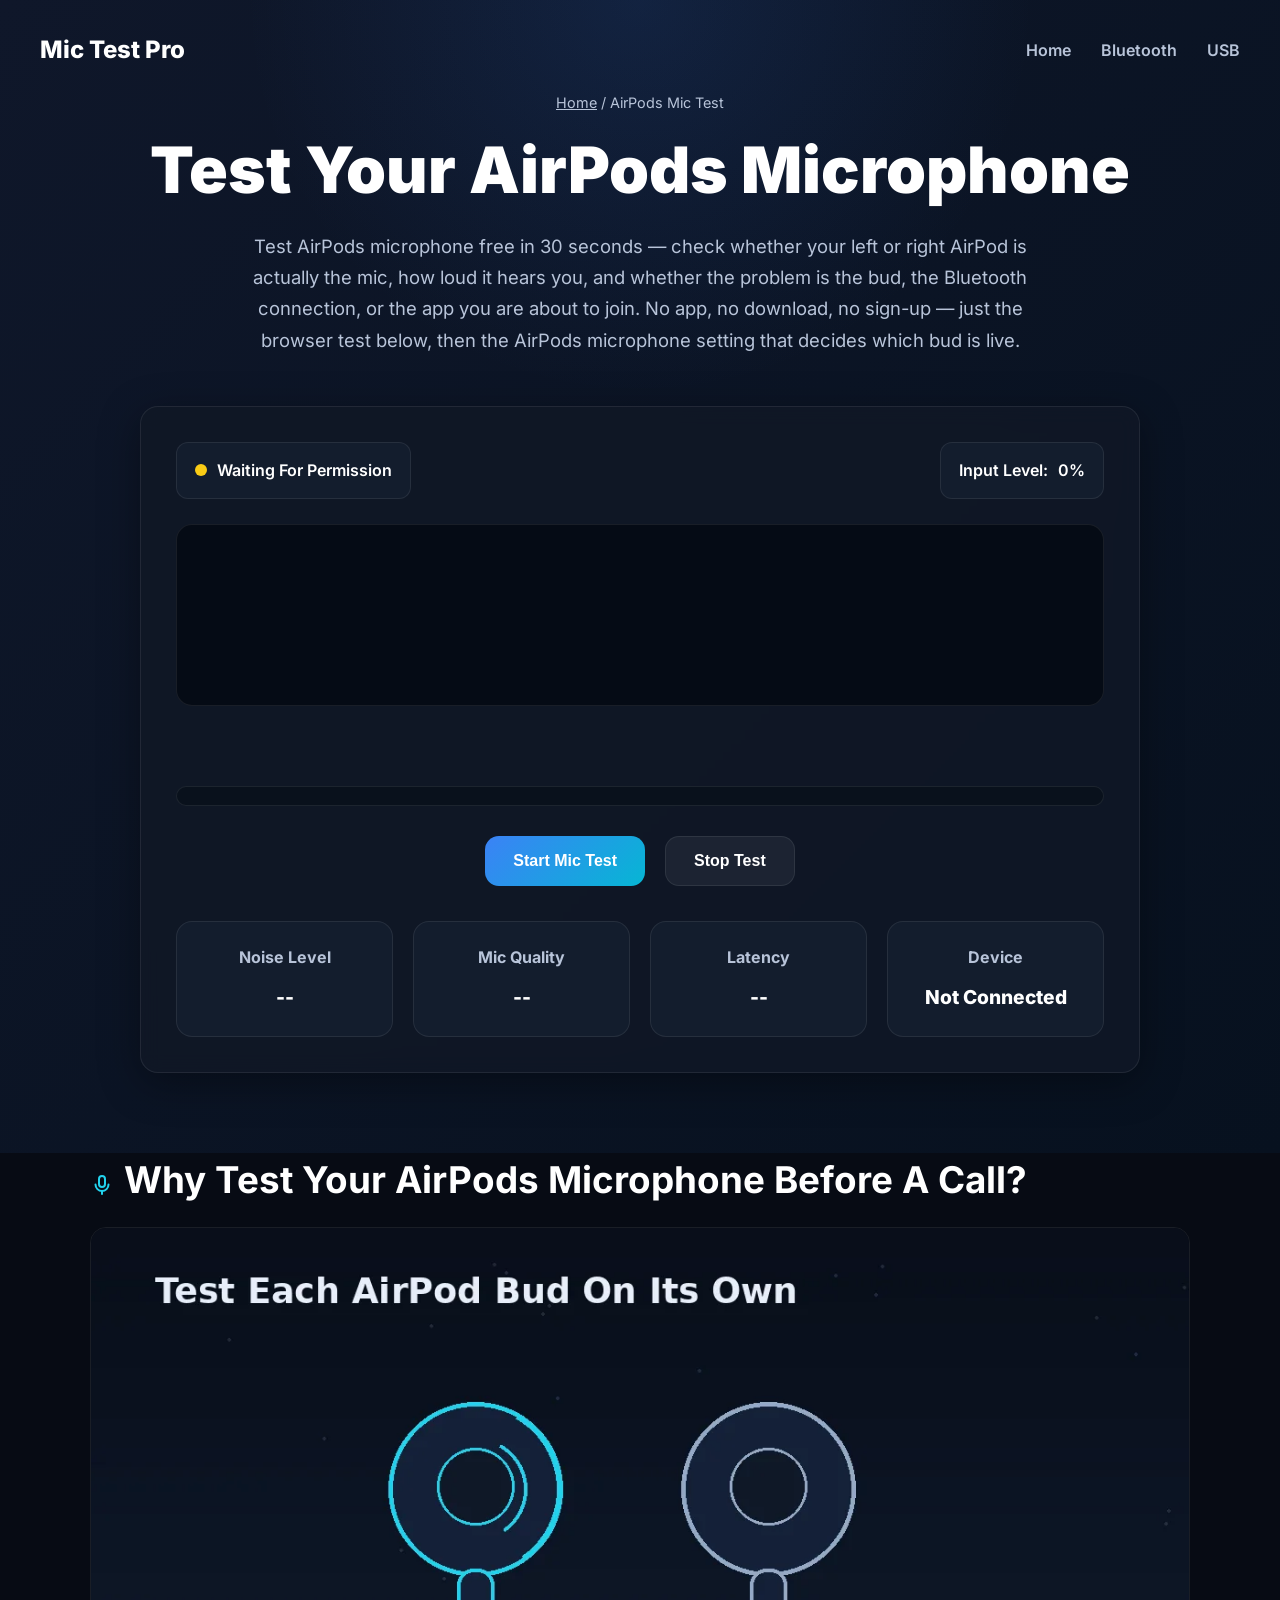
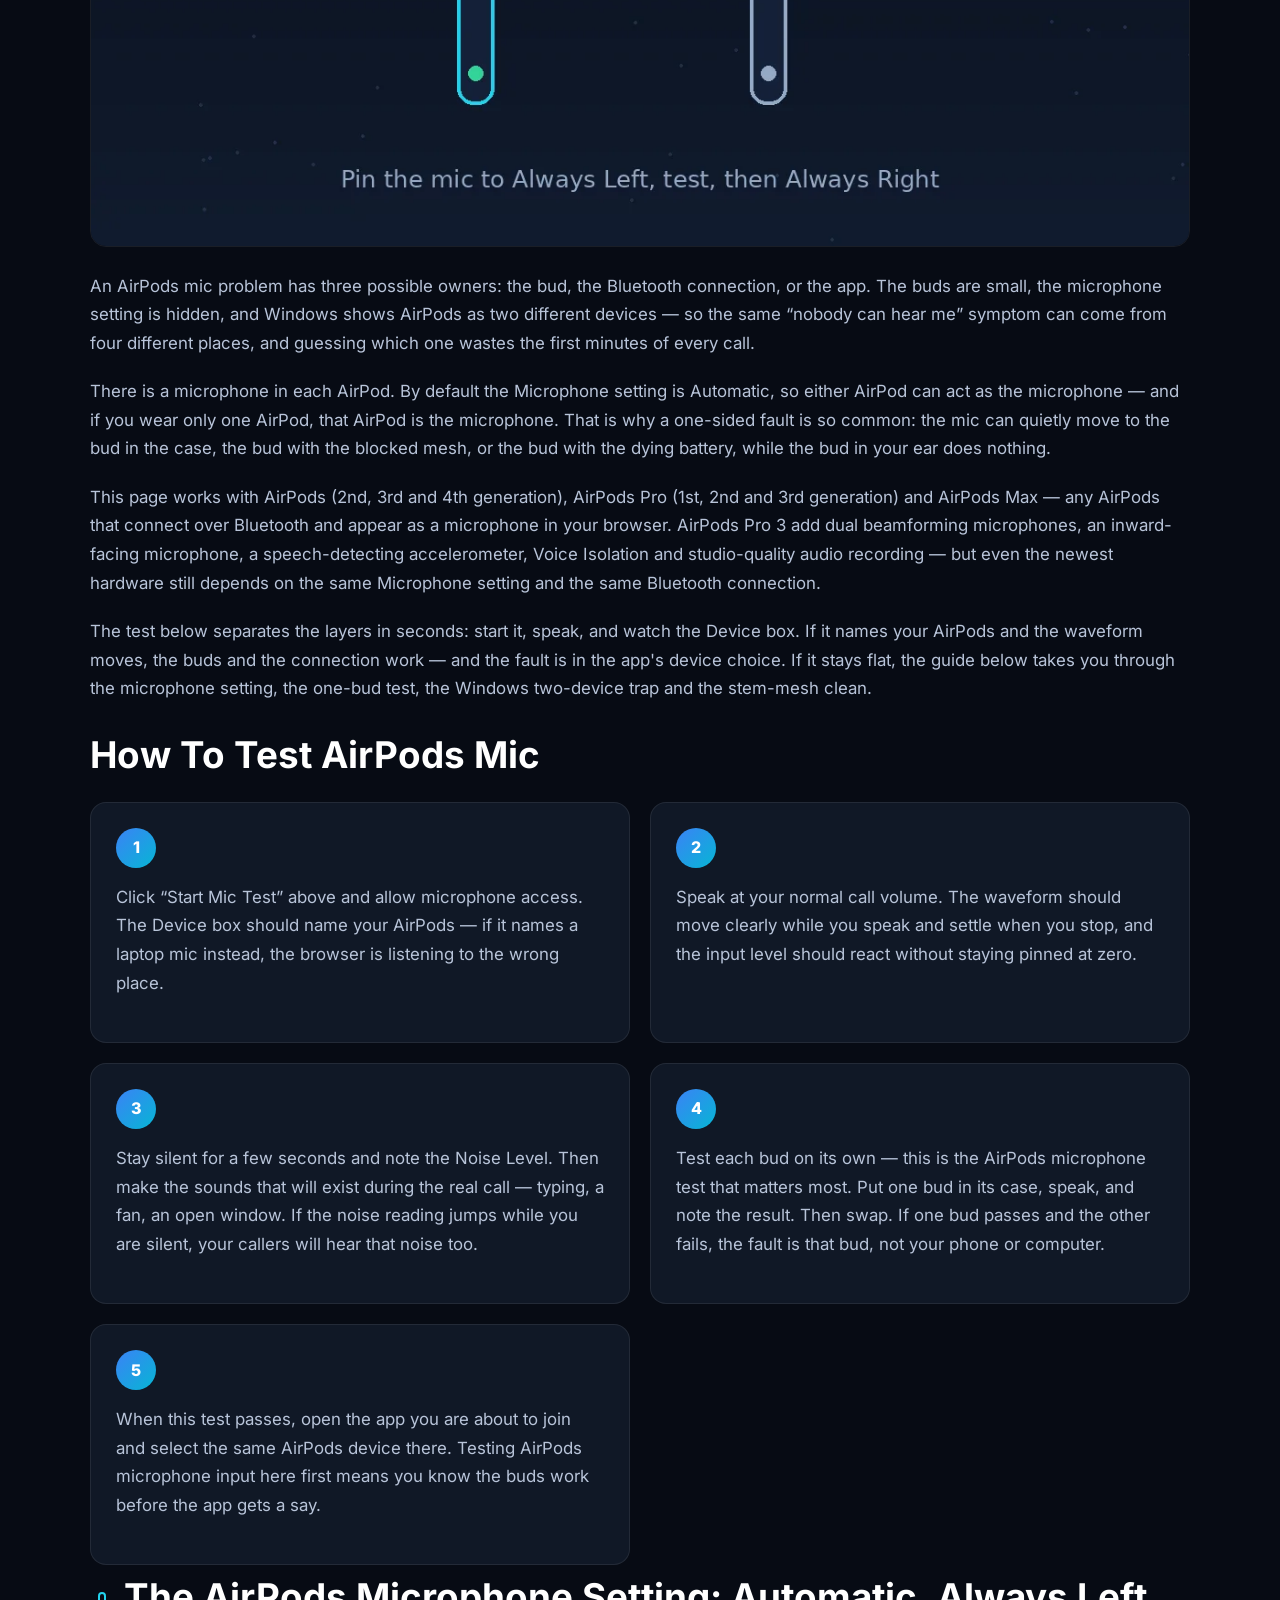
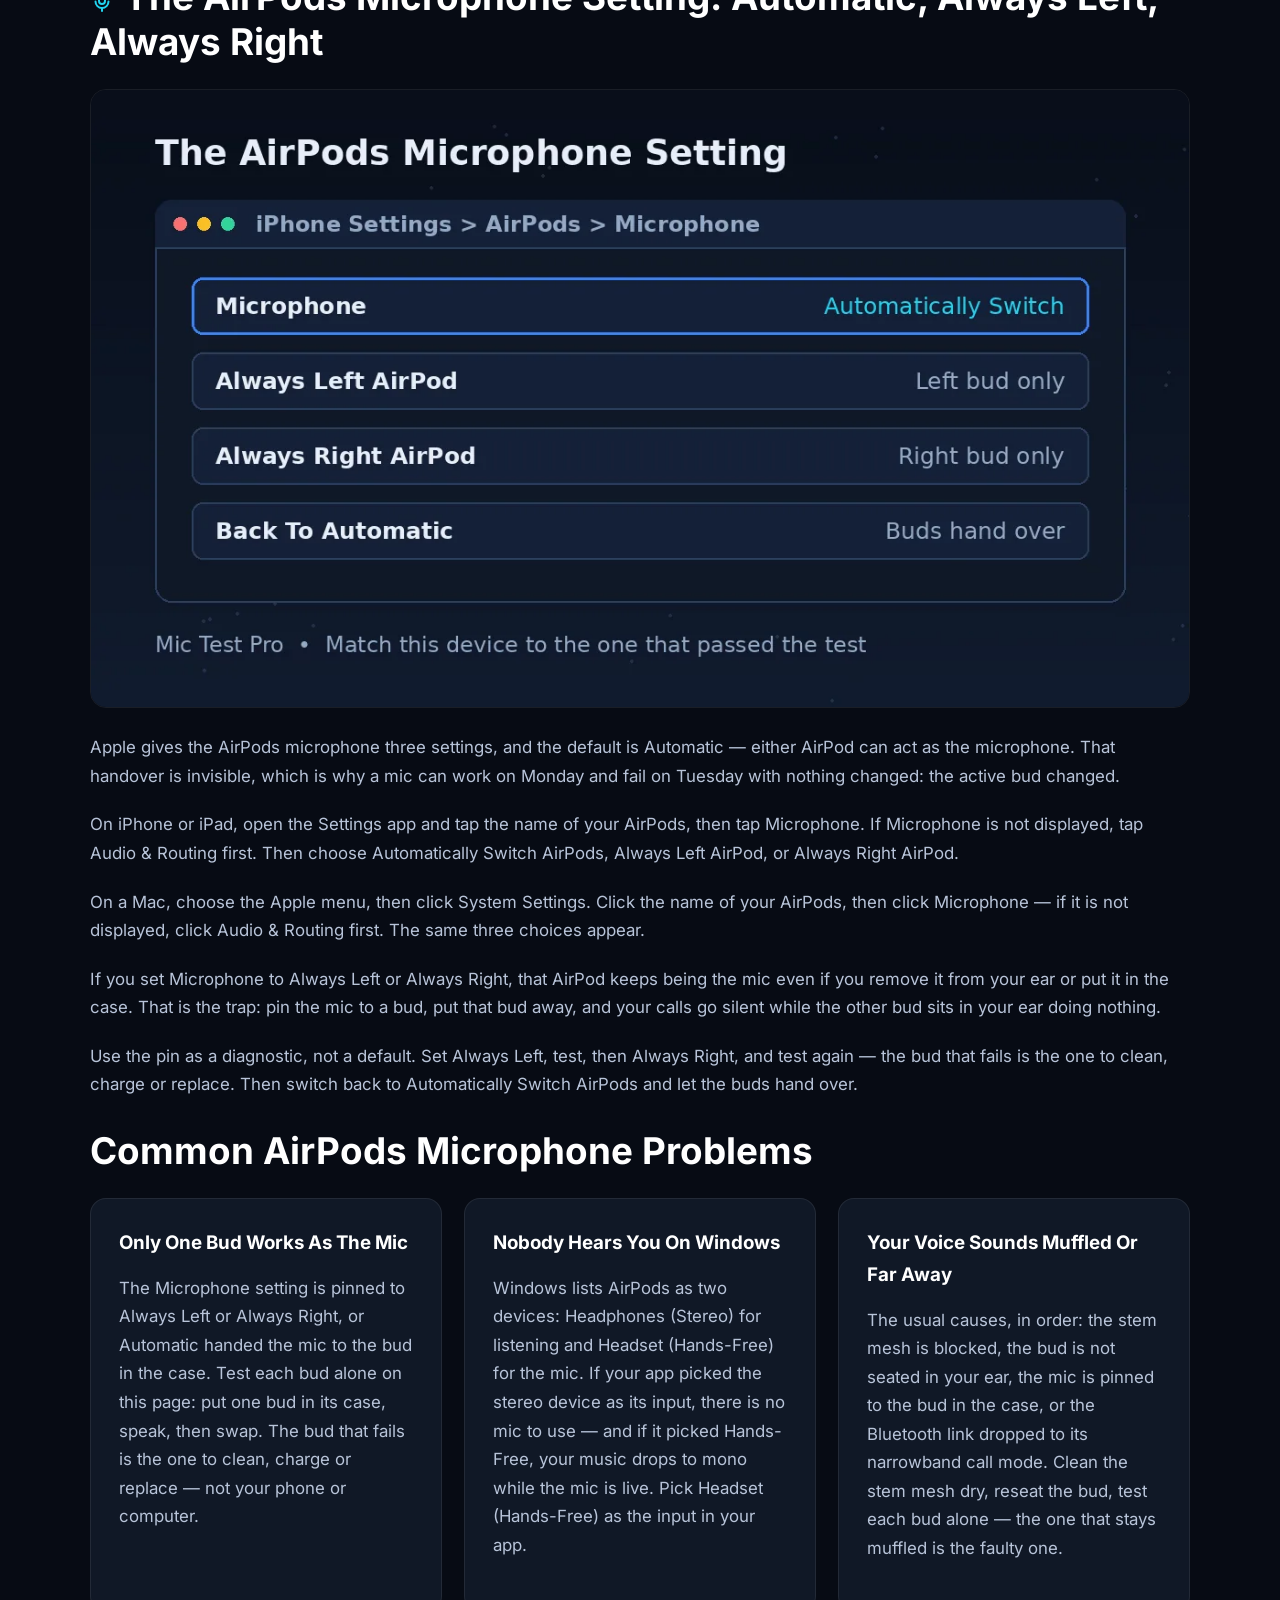
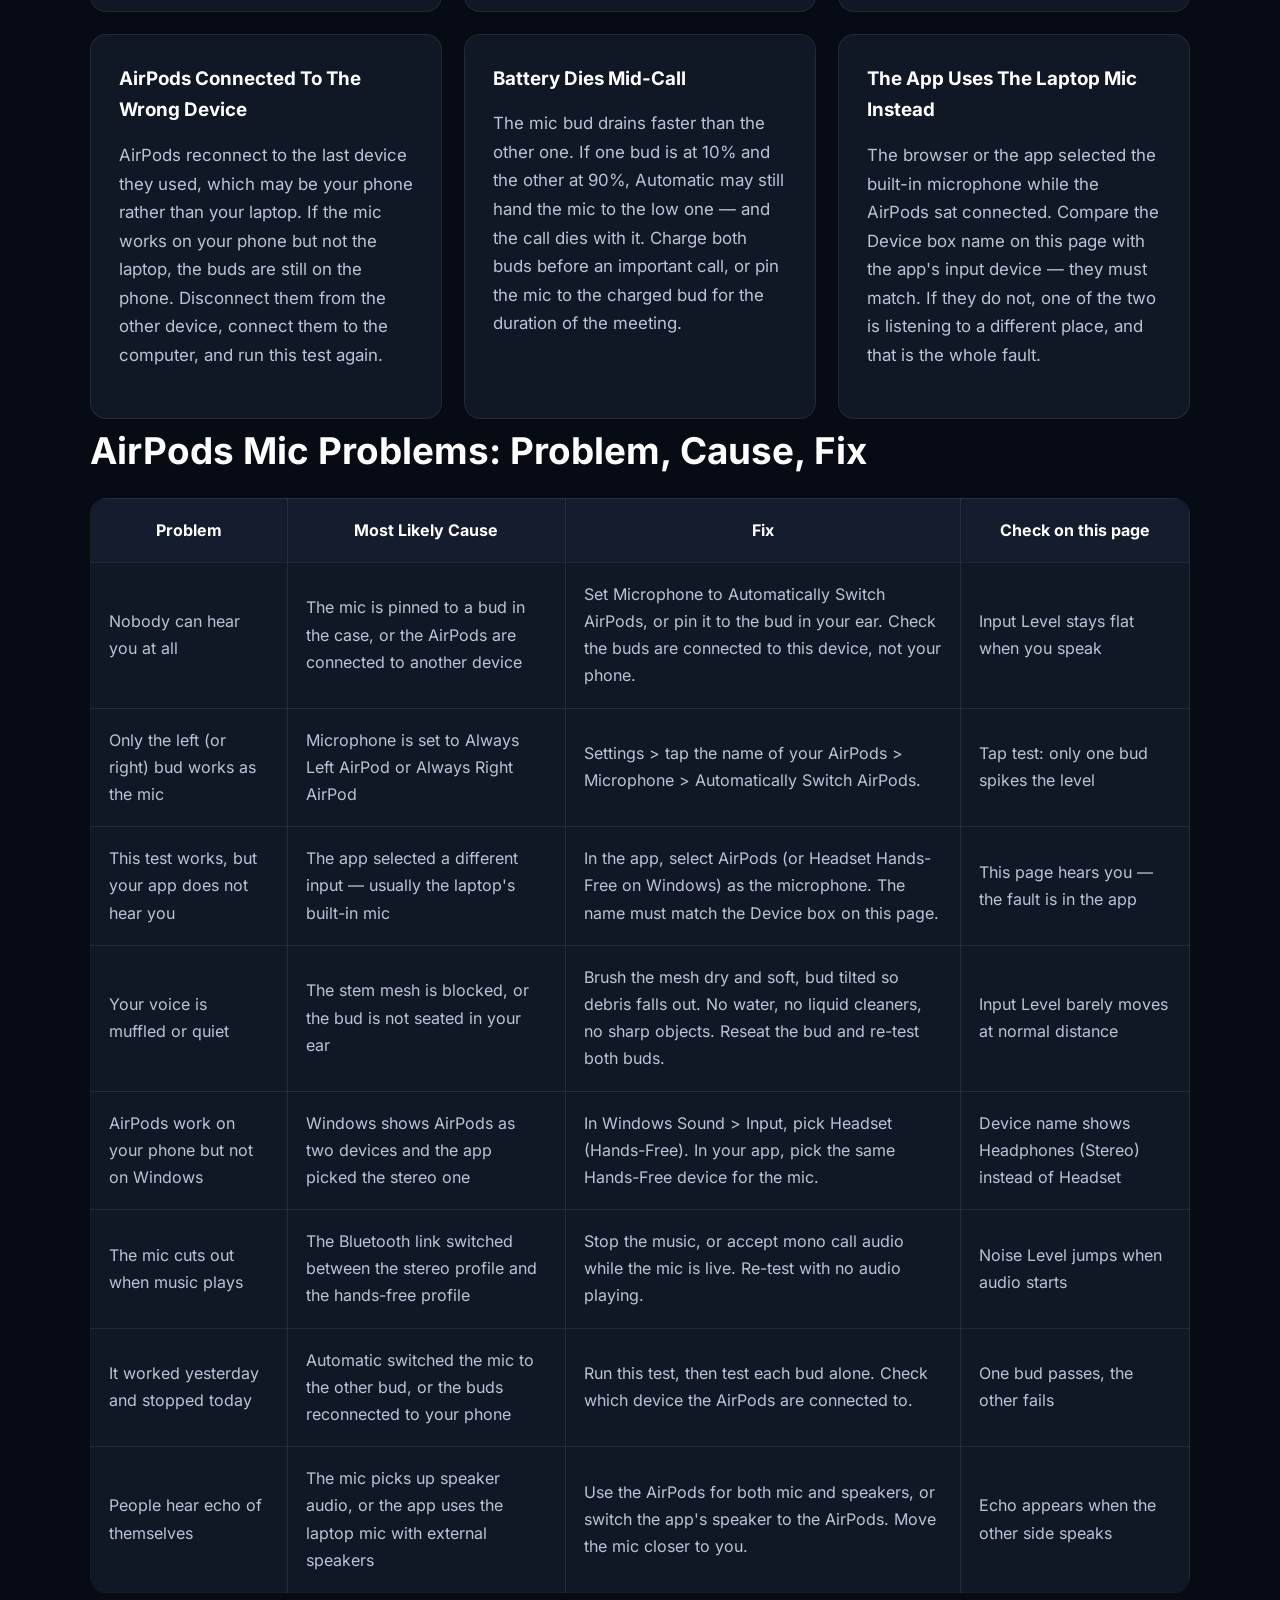
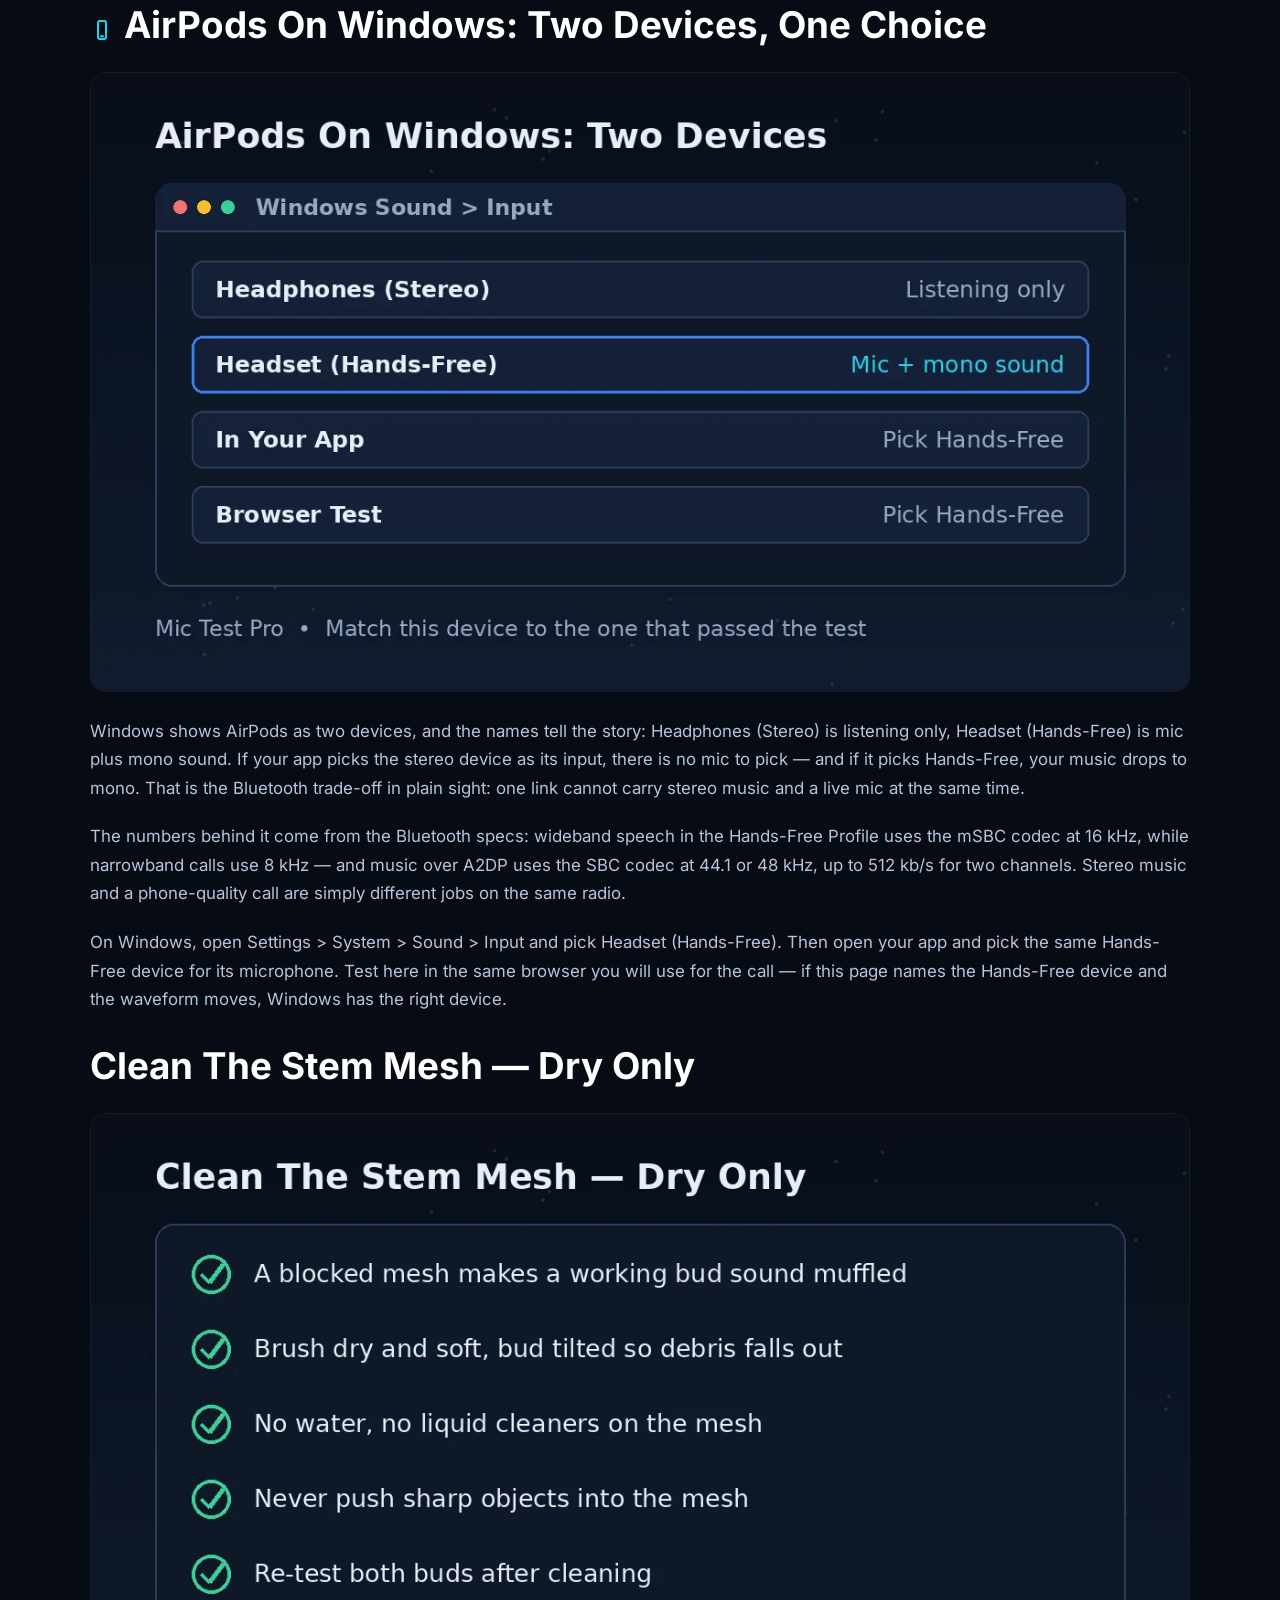
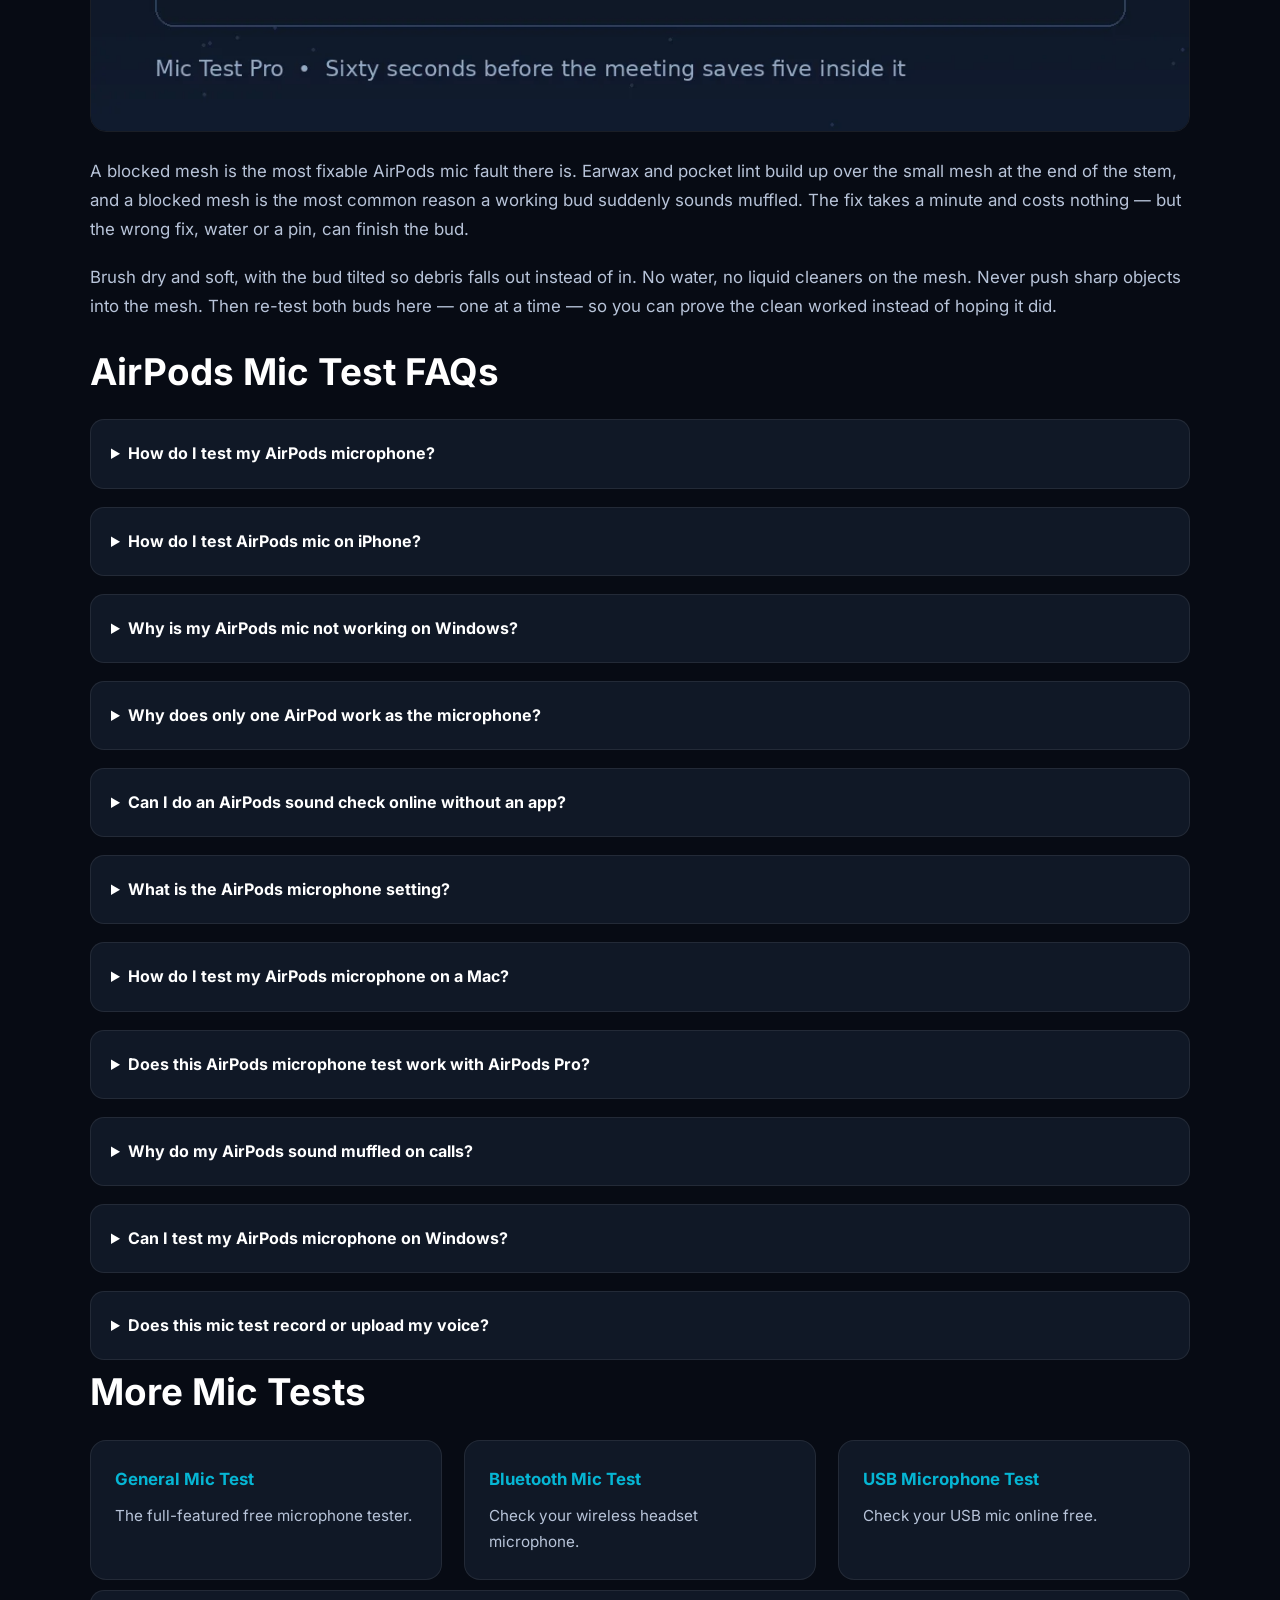
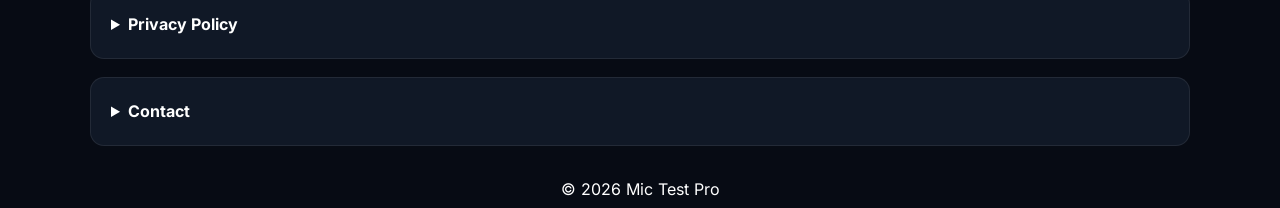
==== airpods-mic-test.html @ ae0ede3e "Add AirPods mic test page (Batch 1) Focus keyword: test airpods microphone (170/mo, KD 12) + variati" ====
<!DOCTYPE html>
<html lang="en">
<head>
  <meta charset="UTF-8" />
  <meta name="viewport" content="width=device-width, initial-scale=1.0"/>

  <title>AirPods Mic Test – Check Your AirPods Microphone Online Free</title>

  <meta name="description" content="Test AirPods microphone free — check your AirPods mic input, quality and which bud is live in your browser, no app or download needed." />
  <meta name="keywords" content="airpods mic test, test airpods microphone, airpods microphone test, how to test airpods mic" />
  <meta name="robots" content="index, follow"/>

  <link rel="canonical" href="https://testmics.com/airpods-mic-test.html"/>
  <link rel="icon" type="image/svg+xml" href="favicon.svg"/>

  <meta property="og:type" content="website"/>
  <meta property="og:title" content="AirPods Mic Test – Check Your AirPods Microphone Online Free"/>
  <meta property="og:description" content="Test AirPods microphone free — check your AirPods mic input, quality and which bud is live in your browser, no app or download needed."/>
  <meta property="og:url" content="https://testmics.com/airpods-mic-test.html"/>
  <meta property="og:image" content="https://testmics.com/images/airpods-1-each-bud.webp"/>

  <meta name="twitter:card" content="summary"/>
  <meta name="twitter:title" content="AirPods Mic Test – Check Your AirPods Microphone Online Free"/>
  <meta name="twitter:description" content="Test AirPods microphone free — check your AirPods mic input, quality and which bud is live in your browser, no app or download needed."/>

  <style>
/* style.css inlined 2026-10-22 for PageSpeed (master copy: style.css in repo) */
/* Self-hosted Inter variable font (added 2026-10-22; replaces Google Fonts - no third-party request, no layout shift) */
@font-face{
  font-family:'Inter';
  src:url('fonts/inter-var.woff2') format('woff2');
  font-weight:400 900;
  font-style:normal;
  font-display:optional;
}

/* ===================================
   MIC TEST PRO — STYLE.CSS
=================================== */

*{
  margin:0;
  padding:0;
  box-sizing:border-box;
}

:root{

  --bg:#070b14;
  --card:#101826;
  --card2:#131d2d;
  --border:rgba(255,255,255,.08);

  --text:#ffffff;
  --text2:#b8c4d9;

  --blue:#3b82f6;
  --cyan:#06b6d4;
  --green:#22c55e;
  --red:#ef4444;
  --yellow:#facc15;

  --gradient:
  linear-gradient(
  135deg,
  #0f172a 0%,
  #07111f 100%
  );

  --radius:18px;

  --shadow:
  0 10px 40px rgba(0,0,0,.35);

}

html{
  scroll-behavior:smooth;
}

body{

  font-family:
  'Inter',
  sans-serif;

  background:
  var(--bg);

  color:
  var(--text);

  line-height:
  1.7;

  overflow-x:hidden;

}

/* =========================
   HERO
========================= */

.hero{

 min-height: auto;

  background:
  radial-gradient(
  circle at top,
  rgba(59,130,246,.12),
  transparent 30%
  ),
  var(--gradient);

  padding:
  30px 20px 80px;

}

/* =========================
   NAVBAR
========================= */

.topbar{

  max-width:1200px;

  margin:auto;

  display:flex;

  justify-content:
  space-between;

  align-items:center;

  margin-bottom:20px;

}

.logo{

  font-size:1.5rem;

  font-weight:800;

  color:white;

}

.nav-links{

  display:flex;

  gap:30px;

}

.nav-links a{

  color:var(--text2);

  text-decoration:none;

  transition:.3s;

  font-weight:600;

}

.nav-links a:hover{

  color:white;

}

/* =========================
   HERO CONTENT
========================= */

.hero-content{

  max-width:1000px;

  margin:auto;

  text-align:center;

}

.hero-content h1{

  font-size:4rem;

  line-height:1.1;

  margin-bottom:25px;

  font-weight:900;

}

.hero-text{

  max-width:800px;

  margin:auto;

  color:var(--text2);

  font-size:1.15rem;

  margin-bottom:50px;

}

/* =========================
   TOOL CARD
========================= */

.tool-card{

  background:
  rgba(16,24,38,.9);

  border:
  1px solid var(--border);

  border-radius:
  var(--radius);

  padding:
  35px;

  box-shadow:
  var(--shadow);

  backdrop-filter:
  blur(10px);

}

.status-row{

  display:flex;

  justify-content:
  space-between;

  gap:20px;

  flex-wrap:wrap;

margin-bottom:25px;

}

.status-box{

  background:
  var(--card2);

  border:
  1px solid var(--border);

  padding:
  14px 18px;

  border-radius:
  12px;

  display:flex;

  align-items:center;

  gap:10px;

  color:white;

  font-weight:600;

}

.dot{

  width:12px;

  height:12px;

  border-radius:50%;

  background:var(--yellow);

  animation:pulse 1.5s infinite;

}

@keyframes pulse{

  0%{
    transform:scale(1);
    opacity:1;
  }

  50%{
    transform:scale(1.3);
    opacity:.7;
  }

  100%{
    transform:scale(1);
    opacity:1;
  }

}

/* =========================
   VISUALIZER
========================= */

.visualizer-wrap{

  background:
  #050b15;

  border-radius:
  16px;

  border:
  1px solid var(--border);

  padding:
  20px;

  margin-bottom:80px;

}

#visualizer{

  width:100%;

  height:140px;

  display:block;

}

/* =========================
   AUDIO METER
========================= */

.meter-wrap{

  margin-bottom:30px;

}

.meter-bar{

  width:100%;

  height:20px;

  background:
  #09111c;

  border-radius:
  100px;

  overflow:hidden;

  border:
  1px solid var(--border);

}

.meter-fill{

  width:0%;

  height:100%;

  background:
  linear-gradient(
  90deg,
  var(--green),
  var(--cyan),
  var(--blue)
  );

  transition:
  width .1s linear;

}

/* =========================
   BUTTONS
========================= */

.tool-actions{

  display:flex;

  justify-content:center;

  gap:20px;

  margin-bottom:35px;

  flex-wrap:wrap;

}

.tool-actions button{

  border:none;

  padding:
  15px 28px;

  border-radius:
  14px;

  cursor:pointer;

  font-size:1rem;

  font-weight:700;

  transition:.3s;

}

#startBtn{

  background:
  linear-gradient(
  135deg,
  var(--blue),
  var(--cyan)
  );

  color:white;

}

#startBtn:hover{

  transform:
  translateY(-2px);

}

#stopBtn{

  background:
  rgba(255,255,255,.06);

  color:white;

  border:
  1px solid var(--border);

}

/* =========================
   INFO GRID
========================= */

.tool-grid{

  display:grid;

  grid-template-columns:
  repeat(4,1fr);

  gap:20px;

}

.info-card{

  background:
  var(--card2);

  border:
  1px solid var(--border);

  padding:
  22px;

  border-radius:
  16px;

}

.info-card h3{

  margin-bottom:10px;

  font-size:1rem;

  color:var(--text2);

}

.info-card p{

  font-size:1.2rem;

  font-weight:800;

}

/* =========================
   CONTENT
========================= */

.content-section{

padding: 5px 20px;
}

.container{

  max-width:1100px;

  margin:auto;

}

.content-section h2{

  font-size:2.3rem;

  margin-bottom:25px;

  line-height:1.2;

}

.content-section p{

  color:var(--text2);

  margin-bottom:20px;

  font-size:1.05rem;

}

/* =========================
   TOC
========================= */

.toc{

  background:
  var(--card);

  border:
  1px solid var(--border);

  border-radius:
  var(--radius);

  padding:
  30px;

}

.toc summary h2{

  display:inline;

  font-size:1.5rem;

}

.toc ul{

  margin-top:20px;

  display:grid;

  gap:15px;

}

.toc a{

  color:#8db8ff;

  text-decoration:none;

  transition:.3s;

}

.toc a:hover{

  color:white;

}

/* =========================
   STEPS
========================= */

.steps{

  display:grid;

  grid-template-columns:
  repeat(2,1fr);

  gap:20px;

}

.step{

  background:
  var(--card);

  border:
  1px solid var(--border);

  border-radius:
  16px;

  padding:
  25px;

  transition:.3s;

}

.step:hover{

  transform:
  translateY(-4px);

  border-color:
  rgba(59,130,246,.4);

}

.step span{

  width:40px;

  height:40px;

  border-radius:50%;

  display:flex;

  align-items:center;

  justify-content:center;

  margin-bottom:15px;

  background:
  linear-gradient(
  135deg,
  var(--blue),
  var(--cyan)
  );

  font-weight:800;

}

/* =========================
   FEATURES
========================= */

.feature-grid{

  display:grid;

  grid-template-columns:
  repeat(3,1fr);

  gap:22px;

}

.feature-card{

  background:
  var(--card);

  border:
  1px solid var(--border);

  border-radius:
  16px;

  padding:
  28px;

  transition:.3s;

}

.feature-card:hover{

  transform:
  translateY(-4px);

  border-color:
  rgba(59,130,246,.4);

}
.step-card{

transition: .3s;

}
.step-card:hover{

transform:
translateY(-4px);

border-color:
rgba(59,130,246,.4);

}

.feature-card h3{

  margin-bottom:15px;

}

/* =========================
   BENEFITS
========================= */

.benefit-list{

  display:grid;

  gap:18px;

  padding-left:20px;

}

.benefit-list li{

  color:var(--text2);

}

/* =========================
   TABLE
========================= */

table{

  width:100%;

  border-collapse:
  collapse;

  overflow:hidden;

  border-radius:
  16px;

}

table th,
table td{

  padding:
  18px;

  border:
  1px solid var(--border);

}

table th{

  background:
  var(--card2);

}

table td{

  background:
  var(--card);

  color:var(--text2);

}

/* =========================
   FAQ
========================= */

.faq{

  display:grid;

  gap:18px;

}

details{

  background:
  var(--card);

  border:
  1px solid var(--border);

  border-radius:
  14px;

  padding:
  20px;

  transition:.3s;

}

details:hover{

  transform:
  translateY(-4px);

  border-color:
  rgba(59,130,246,.4);

}

.page-img{

  width:100%;

  height:auto;

  display:block;

  border:
  1px solid var(--border);

  border-radius:
  16px;

  margin:
  10px 0 25px;

}

.h2-icon{

  width:24px;

  height:24px;

  vertical-align:-4px;

  margin-right:10px;

}

summary{

  cursor:pointer;

  font-weight:700;

}

details p{

  margin-top:15px;

}

/* =========================
   AFFILIATE
========================= */

.affiliate-card{

  text-decoration:none;

  color:white;

}

/* =========================
   FOOTER
========================= */

.footer{

  padding:
  20px 20px;
  border-top:
  1px solid var(--border);

  text-align:center;

}

.footer-links{

  display:flex;

  justify-content:center;

  gap:25px;

  flex-wrap:wrap;

  margin-bottom:20px;

}

.footer-links a{

  color:var(--text2);

  text-decoration:none;

}

/* =========================
   RESPONSIVE
========================= */

@media(max-width:900px){

  .hero-content h1{

    font-size:2.7rem;

  }

  .tool-grid{

    grid-template-columns:
    repeat(2,1fr);

  }

  .feature-grid{

    grid-template-columns:
    1fr;

  }

}

@media(max-width:700px){

  .topbar{

    flex-direction:column;

    gap:20px;

  }

  .nav-links{

    flex-wrap:wrap;

    justify-content:center;

    gap:16px;

  }

  .hero-content h1{

    font-size:2.2rem;

  }

  .steps{

    grid-template-columns:
    1fr;

  }

  .tool-grid{

    grid-template-columns:
    1fr;

  }

  .tool-card{

    padding:22px;

  }

  .content-section h2{

    font-size:1.8rem;

  }

}

.footer-bottom{

  text-align:center;

  width:100%;
   margin-top: 30px;

}

/* =========================
   RELATED / INTERNAL LINKS
========================= */

.related-grid{

  display:grid;

  grid-template-columns:
  repeat(3,1fr);

  gap:22px;

}

.related-card{

  background:var(--card);

  border:1px solid var(--border);

  border-radius:16px;

  padding:24px;

  text-decoration:none;

  color:white;

  display:block;

  transition:.3s;

}

.related-card:hover{

  transform:translateY(-4px);

  border-color:rgba(59,130,246,.4);

}

.related-card h3{

  margin-bottom:10px;

  color:var(--cyan);

  font-size:1.05rem;

}

.related-card p{

  color:var(--text2);

  font-size:.95rem;

  margin-bottom:0;

}

.breadcrumb{

  color:var(--text2);

  font-size:.9rem;

  margin-bottom:20px;

}

.breadcrumb a{

  color:var(--text2);

}

@media(max-width:900px){

  .related-grid{

    grid-template-columns:1fr;

  }

}

/* Accessibility utility: visually hidden heading text (added 2026-10-22 for heading-order fix) */
.sr-only{
  position:absolute;
  width:1px;
  height:1px;
  padding:0;
  margin:-1px;
  overflow:hidden;
  clip:rect(0,0,0,0);
  white-space:nowrap;
  border:0;
}

/* In-content text links (added 2026-10-22): bare paragraph/list/table links had no colour rule
   and rendered in the browser-default blue #0000ee (2.09:1 on the dark background).
   :where() keeps this weaker than the nav, TOC, breadcrumb and footer link rules. */
:where(.content-section) p a,
:where(.content-section) li a,
:where(.content-section) td a{
  color:var(--cyan);
  text-decoration:underline;
}
</style>
  
  
  <link rel="preload" as="font" type="font/woff2" href="fonts/inter-var.woff2" crossorigin>

  <script type="application/ld+json">
  {
    "@context": "https://schema.org",
    "@type": "SoftwareApplication",
    "name": "AirPods Mic Test",
    "applicationCategory": "MultimediaApplication",
    "operatingSystem": "Any (Web Browser)",
    "url": "https://testmics.com/airpods-mic-test.html",
    "description": "Free browser tool to test your AirPods microphone — check input level, quality and which AirPod is live before a call.",
    "offers": { "@type": "Offer", "price": "0", "priceCurrency": "USD" }
  }
  </script>

    <script type="application/ld+json">
{
  "@context": "https://schema.org",
  "@type": "FAQPage",
  "mainEntity": [
    {
      "@type": "Question",
      "name": "How do I test my AirPods microphone?",
      "acceptedAnswer": {
        "@type": "Answer",
        "text": "Open this page in your browser, click Start Mic Test and allow microphone access. Speak normally: if the waveform moves and the Device box names your AirPods, the mic works. Then test each bud on its own — put one bud in its case, speak, and swap. That is how to test AirPods mic properly: the whole pair first, then each bud alone."
      }
    },
    {
      "@type": "Question",
      "name": "How do I test AirPods mic on iPhone?",
      "acceptedAnswer": {
        "@type": "Answer",
        "text": "Connect the AirPods, open this page in Safari or Chrome on the iPhone, allow microphone access and speak. If the Device box names your AirPods, the buds and the connection work. To find which bud is the mic, go to Settings, tap the name of your AirPods, then tap Microphone — if it is set to Always Left or Always Right, that bud is the mic even if it is in the case."
      }
    },
    {
      "@type": "Question",
      "name": "Why is my AirPods mic not working on Windows?",
      "acceptedAnswer": {
        "@type": "Answer",
        "text": "Windows shows AirPods as two devices: Headphones (Stereo) for listening only, and Headset (Hands-Free) for the mic. If your app picked the stereo device, there is no mic to use. Open Windows Settings > System > Sound > Input, pick Headset (Hands-Free), then pick the same device in your app. Test here first — if this page names the Hands-Free device, Windows has the right one."
      }
    },
    {
      "@type": "Question",
      "name": "Why does only one AirPod work as the microphone?",
      "acceptedAnswer": {
        "@type": "Answer",
        "text": "There is a microphone in each AirPod, and the Microphone setting decides which one is live. By default it is Automatic, so either bud can be the mic. If it is set to Always Left AirPod or Always Right AirPod, that bud stays the mic even if you remove it from your ear or put it in the case. Set it back to Automatically Switch AirPods, or pin it to the bud in your ear."
      }
    },
    {
      "@type": "Question",
      "name": "Can I do an AirPods sound check online without an app?",
      "acceptedAnswer": {
        "@type": "Answer",
        "text": "Yes. This page is an AirPods sound check online: it runs in your browser, needs no app and no download, and shows your input level, waveform, noise and latency in seconds. It checks the microphone your browser can reach — for a full app check, select the same AirPods device in the app afterwards."
      }
    },
    {
      "@type": "Question",
      "name": "What is the AirPods microphone setting?",
      "acceptedAnswer": {
        "@type": "Answer",
        "text": "It is the Microphone setting in your AirPods options, with three choices: Automatically Switch AirPods, Always Left AirPod, or Always Right AirPod. On iPhone or iPad, open Settings, tap the name of your AirPods, then tap Microphone — if Microphone is not displayed, tap Audio & Routing first. On a Mac, choose the Apple menu, then System Settings, click the name of your AirPods, then Microphone."
      }
    },
    {
      "@type": "Question",
      "name": "How do I test my AirPods microphone on a Mac?",
      "acceptedAnswer": {
        "@type": "Answer",
        "text": "Connect the AirPods, open this page in your Mac browser, click Start Mic Test and speak. If the waveform moves and the Device box names your AirPods, the mic works. To change which bud is the mic, choose the Apple menu, then System Settings, click the name of your AirPods, then Microphone, and pick Automatically Switch AirPods, Always Left AirPod or Always Right AirPod."
      }
    },
    {
      "@type": "Question",
      "name": "Does this AirPods microphone test work with AirPods Pro?",
      "acceptedAnswer": {
        "@type": "Answer",
        "text": "Yes. AirPods Pro (1st, 2nd and 3rd generation) connect the same way and this page tests them the same way. AirPods Pro 3 add dual beamforming microphones, an inward-facing microphone, a speech-detecting accelerometer, Voice Isolation and studio-quality audio recording — but the test is the same: waveform, input level and one bud at a time."
      }
    },
    {
      "@type": "Question",
      "name": "Why do my AirPods sound muffled on calls?",
      "acceptedAnswer": {
        "@type": "Answer",
        "text": "The usual causes, in order: the stem mesh is blocked and needs a dry brush; the bud is not seated in your ear; the mic is pinned to the bud in the case; or the Bluetooth link dropped to its narrowband call mode. Test each bud alone here first — if one bud is clear and the other is muffled, the fault is that bud."
      }
    },
    {
      "@type": "Question",
      "name": "Can I test my AirPods microphone on Windows?",
      "acceptedAnswer": {
        "@type": "Answer",
        "text": "Yes. Connect the AirPods to Windows, open this page in your browser and click Start Mic Test. Make sure Windows Sound > Input is set to Headset (Hands-Free), not Headphones (Stereo) — the stereo device has no mic. If this page names the Hands-Free device and the waveform moves, the AirPods mic works on Windows."
      }
    },
    {
      "@type": "Question",
      "name": "Does this mic test record or upload my voice?",
      "acceptedAnswer": {
        "@type": "Answer",
        "text": "No. This tool analyses the microphone in your browser so you can see the waveform and readings. It does not need you to record a message, and your audio is not uploaded or stored by this page."
      }
    }
  ]
}
  </script>
</head>

<body>

<header class="hero">

  <nav class="topbar">
    <div class="logo">Mic Test Pro</div>
    <div class="nav-links">
      <a href="index.html">Home</a>
      <a href="bluetooth-mic-test.html">Bluetooth</a>
      <a href="usb-microphone-test.html">USB</a>
    </div>
  </nav>

  <div class="hero-content">

    <p class="breadcrumb"><a href="index.html">Home</a> / AirPods Mic Test</p>

    <h1>Test Your AirPods Microphone</h1>

    <p class="hero-text">
      Test AirPods microphone free in 30 seconds — check whether your left or right AirPod is actually the mic, how loud it hears you, and whether the problem is the bud, the Bluetooth connection, or the app you are about to join. No app, no download, no sign-up — just the browser test below, then the AirPods microphone setting that decides which bud is live.
    </p>

    <section class="tool-card">

      <h2 class="sr-only">Microphone Test Results</h2>
<div class="status-row">
        <div class="status-box">
          <span class="dot"></span>
          <span id="micStatus">Waiting For Permission</span>
        </div>
        <div class="status-box">
          <span>Input Level:</span>
          <span id="volumeText">0%</span>
        </div>
      </div>

      <div class="visualizer-wrap">
        <canvas id="visualizer" role="img" aria-label="Live microphone waveform visualizer"></canvas>
      </div>

      <div class="meter-wrap">
        <div class="meter-bar">
          <div class="meter-fill" id="meterFill"></div>
        </div>
      </div>

      <div class="tool-actions">
        <button id="startBtn" aria-label="Start microphone test">Start Mic Test</button>
        <button id="stopBtn" aria-label="Stop microphone test">Stop Test</button>
      </div>

      <div class="tool-grid">
        <div class="info-card"><h3>Noise Level</h3><p id="noiseLevel">--</p></div>
        <div class="info-card"><h3>Mic Quality</h3><p id="qualityLevel">--</p></div>
        <div class="info-card"><h3>Latency</h3><p id="latencyLevel">--</p></div>
        <div class="info-card"><h3>Device</h3><p id="deviceName">Not Connected</p></div>
      </div>

    </section>

  </div>

</header>
<main>
<section class="content-section" id="what-is">
  <div class="container">
    <h2><svg class="h2-icon" viewBox="0 0 24 24" fill="none" stroke="#22D3EE" stroke-width="2" stroke-linecap="round" stroke-linejoin="round" aria-hidden="true" focusable="false"><rect x="9" y="3" width="6" height="11" rx="3"/><path d="M5.5 11.5a6.5 6.5 0 0 0 13 0"/><line x1="12" y1="18" x2="12" y2="21"/></svg>Why Test Your AirPods Microphone Before A Call?</h2>
    <img class="page-img" src="images/airpods-1-each-bud.webp" srcset="images/airpods-1-each-bud-480.webp 480w, images/airpods-1-each-bud-768.webp 768w, images/airpods-1-each-bud.webp 1200w" sizes="(max-width: 600px) 100vw, (max-width: 1024px) 90vw, 1000px" alt="Test each AirPod bud on its own — pin the mic to Always Left, test, then Always Right" width="1200" height="675" loading="lazy">
    <p>
      An AirPods mic problem has three possible owners: the bud, the Bluetooth connection, or the app. The buds are small, the microphone setting is hidden, and Windows shows AirPods as two different devices — so the same “nobody can hear me” symptom can come from four different places, and guessing which one wastes the first minutes of every call.
    </p>
    <p>
      There is a microphone in each AirPod. By default the Microphone setting is Automatic, so either AirPod can act as the microphone — and if you wear only one AirPod, that AirPod is the microphone. That is why a one-sided fault is so common: the mic can quietly move to the bud in the case, the bud with the blocked mesh, or the bud with the dying battery, while the bud in your ear does nothing.
    </p>
    <p>
      This page works with AirPods (2nd, 3rd and 4th generation), AirPods Pro (1st, 2nd and 3rd generation) and AirPods Max — any AirPods that connect over Bluetooth and appear as a microphone in your browser. AirPods Pro 3 add dual beamforming microphones, an inward-facing microphone, a speech-detecting accelerometer, Voice Isolation and studio-quality audio recording — but even the newest hardware still depends on the same Microphone setting and the same Bluetooth connection.
    </p>
    <p>
      The test below separates the layers in seconds: start it, speak, and watch the Device box. If it names your AirPods and the waveform moves, the buds and the connection work — and the fault is in the app's device choice. If it stays flat, the guide below takes you through the microphone setting, the one-bud test, the Windows two-device trap and the stem-mesh clean.
    </p>
  </div>
</section>

<section class="content-section" id="guide">
  <div class="container">
    <h2>How To Test AirPods Mic</h2>
    <div class="steps">
      <div class="step"><span>1</span><p>Click “Start Mic Test” above and allow microphone access. The Device box should name your AirPods — if it names a laptop mic instead, the browser is listening to the wrong place.</p></div>
      <div class="step"><span>2</span><p>Speak at your normal call volume. The waveform should move clearly while you speak and settle when you stop, and the input level should react without staying pinned at zero.</p></div>
      <div class="step"><span>3</span><p>Stay silent for a few seconds and note the Noise Level. Then make the sounds that will exist during the real call — typing, a fan, an open window. If the noise reading jumps while you are silent, your callers will hear that noise too.</p></div>
      <div class="step"><span>4</span><p>Test each bud on its own — this is the AirPods microphone test that matters most. Put one bud in its case, speak, and note the result. Then swap. If one bud passes and the other fails, the fault is that bud, not your phone or computer.</p></div>
      <div class="step"><span>5</span><p>When this test passes, open the app you are about to join and select the same AirPods device there. Testing AirPods microphone input here first means you know the buds work before the app gets a say.</p></div>
    </div>
  </div>
</section>

<section class="content-section" id="mic-setting">
  <div class="container">
    <h2><svg class="h2-icon" viewBox="0 0 24 24" fill="none" stroke="#22D3EE" stroke-width="2" stroke-linecap="round" stroke-linejoin="round" aria-hidden="true" focusable="false"><rect x="9" y="3" width="6" height="11" rx="3"/><path d="M5.5 11.5a6.5 6.5 0 0 0 13 0"/><line x1="12" y1="18" x2="12" y2="21"/></svg>The AirPods Microphone Setting: Automatic, Always Left, Always Right</h2>
    <img class="page-img" src="images/airpods-2-mic-setting.webp" srcset="images/airpods-2-mic-setting-480.webp 480w, images/airpods-2-mic-setting-768.webp 768w, images/airpods-2-mic-setting.webp 1200w" sizes="(max-width: 600px) 100vw, (max-width: 1024px) 90vw, 1000px" alt="The AirPods Microphone setting — Automatically Switch, Always Left AirPod, Always Right AirPod" width="1200" height="675" loading="lazy">
    <p>
      Apple gives the AirPods microphone three settings, and the default is Automatic — either AirPod can act as the microphone. That handover is invisible, which is why a mic can work on Monday and fail on Tuesday with nothing changed: the active bud changed.
    </p>
    <p>
      On iPhone or iPad, open the Settings app and tap the name of your AirPods, then tap Microphone. If Microphone is not displayed, tap Audio &amp; Routing first. Then choose Automatically Switch AirPods, Always Left AirPod, or Always Right AirPod.
    </p>
    <p>
      On a Mac, choose the Apple menu, then click System Settings. Click the name of your AirPods, then click Microphone — if it is not displayed, click Audio &amp; Routing first. The same three choices appear.
    </p>
    <p>
      If you set Microphone to Always Left or Always Right, that AirPod keeps being the mic even if you remove it from your ear or put it in the case. That is the trap: pin the mic to a bud, put that bud away, and your calls go silent while the other bud sits in your ear doing nothing.
    </p>
    <p>
      Use the pin as a diagnostic, not a default. Set Always Left, test, then Always Right, and test again — the bud that fails is the one to clean, charge or replace. Then switch back to Automatically Switch AirPods and let the buds hand over.
    </p>
  </div>
</section>

<section class="content-section" id="features">
  <div class="container">
    <h2>Common AirPods Microphone Problems</h2>
    <div class="feature-grid">
      <div class="feature-card"><h3>Only One Bud Works As The Mic</h3><p>The Microphone setting is pinned to Always Left or Always Right, or Automatic handed the mic to the bud in the case. Test each bud alone on this page: put one bud in its case, speak, then swap. The bud that fails is the one to clean, charge or replace — not your phone or computer.</p></div>
      <div class="feature-card"><h3>Nobody Hears You On Windows</h3><p>Windows lists AirPods as two devices: Headphones (Stereo) for listening and Headset (Hands-Free) for the mic. If your app picked the stereo device as its input, there is no mic to use — and if it picked Hands-Free, your music drops to mono while the mic is live. Pick Headset (Hands-Free) as the input in your app.</p></div>
      <div class="feature-card"><h3>Your Voice Sounds Muffled Or Far Away</h3><p>The usual causes, in order: the stem mesh is blocked, the bud is not seated in your ear, the mic is pinned to the bud in the case, or the Bluetooth link dropped to its narrowband call mode. Clean the stem mesh dry, reseat the bud, test each bud alone — the one that stays muffled is the faulty one.</p></div>
      <div class="feature-card"><h3>AirPods Connected To The Wrong Device</h3><p>AirPods reconnect to the last device they used, which may be your phone rather than your laptop. If the mic works on your phone but not the laptop, the buds are still on the phone. Disconnect them from the other device, connect them to the computer, and run this test again.</p></div>
      <div class="feature-card"><h3>Battery Dies Mid-Call</h3><p>The mic bud drains faster than the other one. If one bud is at 10% and the other at 90%, Automatic may still hand the mic to the low one — and the call dies with it. Charge both buds before an important call, or pin the mic to the charged bud for the duration of the meeting.</p></div>
      <div class="feature-card"><h3>The App Uses The Laptop Mic Instead</h3><p>The browser or the app selected the built-in microphone while the AirPods sat connected. Compare the Device box name on this page with the app's input device — they must match. If they do not, one of the two is listening to a different place, and that is the whole fault.</p></div>
    </div>
  </div>
</section>

<section class="content-section" id="troubleshooting">
  <div class="container">
    <h2>AirPods Mic Problems: Problem, Cause, Fix</h2>
    <table>
      <thead>
        <tr><th>Problem</th><th>Most Likely Cause</th><th>Fix</th><th>Check on this page</th></tr>
      </thead>
      <tbody>
        <tr><td>Nobody can hear you at all</td><td>The mic is pinned to a bud in the case, or the AirPods are connected to another device</td><td>Set Microphone to Automatically Switch AirPods, or pin it to the bud in your ear. Check the buds are connected to this device, not your phone.</td><td>Input Level stays flat when you speak</td></tr>
        <tr><td>Only the left (or right) bud works as the mic</td><td>Microphone is set to Always Left AirPod or Always Right AirPod</td><td>Settings &gt; tap the name of your AirPods &gt; Microphone &gt; Automatically Switch AirPods.</td><td>Tap test: only one bud spikes the level</td></tr>
        <tr><td>This test works, but your app does not hear you</td><td>The app selected a different input — usually the laptop's built-in mic</td><td>In the app, select AirPods (or Headset Hands-Free on Windows) as the microphone. The name must match the Device box on this page.</td><td>This page hears you — the fault is in the app</td></tr>
        <tr><td>Your voice is muffled or quiet</td><td>The stem mesh is blocked, or the bud is not seated in your ear</td><td>Brush the mesh dry and soft, bud tilted so debris falls out. No water, no liquid cleaners, no sharp objects. Reseat the bud and re-test both buds.</td><td>Input Level barely moves at normal distance</td></tr>
        <tr><td>AirPods work on your phone but not on Windows</td><td>Windows shows AirPods as two devices and the app picked the stereo one</td><td>In Windows Sound &gt; Input, pick Headset (Hands-Free). In your app, pick the same Hands-Free device for the mic.</td><td>Device name shows Headphones (Stereo) instead of Headset</td></tr>
        <tr><td>The mic cuts out when music plays</td><td>The Bluetooth link switched between the stereo profile and the hands-free profile</td><td>Stop the music, or accept mono call audio while the mic is live. Re-test with no audio playing.</td><td>Noise Level jumps when audio starts</td></tr>
        <tr><td>It worked yesterday and stopped today</td><td>Automatic switched the mic to the other bud, or the buds reconnected to your phone</td><td>Run this test, then test each bud alone. Check which device the AirPods are connected to.</td><td>One bud passes, the other fails</td></tr>
        <tr><td>People hear echo of themselves</td><td>The mic picks up speaker audio, or the app uses the laptop mic with external speakers</td><td>Use the AirPods for both mic and speakers, or switch the app's speaker to the AirPods. Move the mic closer to you.</td><td>Echo appears when the other side speaks</td></tr>
      </tbody>
    </table>
  </div>
</section>

<section class="content-section" id="windows">
  <div class="container">
    <h2><svg class="h2-icon" viewBox="0 0 24 24" fill="none" stroke="#22D3EE" stroke-width="2" stroke-linecap="round" stroke-linejoin="round" aria-hidden="true" focusable="false"><rect x="8" y="3" width="8" height="18" rx="2"/><line x1="11" y1="18.2" x2="13" y2="18.2"/></svg>AirPods On Windows: Two Devices, One Choice</h2>
    <img class="page-img" src="images/airpods-3-windows.webp" srcset="images/airpods-3-windows-480.webp 480w, images/airpods-3-windows-768.webp 768w, images/airpods-3-windows.webp 1200w" sizes="(max-width: 600px) 100vw, (max-width: 1024px) 90vw, 1000px" alt="AirPods on Windows — Headphones (Stereo) is listening only, Headset (Hands-Free) is mic plus mono sound" width="1200" height="675" loading="lazy">
    <p>
      Windows shows AirPods as two devices, and the names tell the story: Headphones (Stereo) is listening only, Headset (Hands-Free) is mic plus mono sound. If your app picks the stereo device as its input, there is no mic to pick — and if it picks Hands-Free, your music drops to mono. That is the Bluetooth trade-off in plain sight: one link cannot carry stereo music and a live mic at the same time.
    </p>
    <p>
      The numbers behind it come from the Bluetooth specs: wideband speech in the Hands-Free Profile uses the mSBC codec at 16 kHz, while narrowband calls use 8 kHz — and music over A2DP uses the SBC codec at 44.1 or 48 kHz, up to 512 kb/s for two channels. Stereo music and a phone-quality call are simply different jobs on the same radio.
    </p>
    <p>
      On Windows, open Settings &gt; System &gt; Sound &gt; Input and pick Headset (Hands-Free). Then open your app and pick the same Hands-Free device for its microphone. Test here in the same browser you will use for the call — if this page names the Hands-Free device and the waveform moves, Windows has the right device.
    </p>
  </div>
</section>

<section class="content-section" id="cleaning">
  <div class="container">
    <h2>Clean The Stem Mesh — Dry Only</h2>
    <img class="page-img" src="images/airpods-4-clean-mesh.webp" srcset="images/airpods-4-clean-mesh-480.webp 480w, images/airpods-4-clean-mesh-768.webp 768w, images/airpods-4-clean-mesh.webp 1200w" sizes="(max-width: 600px) 100vw, (max-width: 1024px) 90vw, 1000px" alt="Clean the stem mesh dry only — brush dry and soft, no water, no sharp objects, re-test both buds after cleaning" width="1200" height="675" loading="lazy">
    <p>
      A blocked mesh is the most fixable AirPods mic fault there is. Earwax and pocket lint build up over the small mesh at the end of the stem, and a blocked mesh is the most common reason a working bud suddenly sounds muffled. The fix takes a minute and costs nothing — but the wrong fix, water or a pin, can finish the bud.
    </p>
    <p>
      Brush dry and soft, with the bud tilted so debris falls out instead of in. No water, no liquid cleaners on the mesh. Never push sharp objects into the mesh. Then re-test both buds here — one at a time — so you can prove the clean worked instead of hoping it did.
    </p>
  </div>
</section>

<section class="content-section" id="faq">
  <div class="container">
    <h2>AirPods Mic Test FAQs</h2>
    <div class="faq">
      <details>
        <summary>How do I test my AirPods microphone?</summary>
        <p>Open this page in your browser, click Start Mic Test and allow microphone access. Speak normally: if the waveform moves and the Device box names your AirPods, the mic works. Then test each bud on its own — put one bud in its case, speak, and swap. That is how to test AirPods mic properly: the whole pair first, then each bud alone.</p>
      </details>
      <details>
        <summary>How do I test AirPods mic on iPhone?</summary>
        <p>Connect the AirPods, open this page in Safari or Chrome on the iPhone, allow microphone access and speak. If the Device box names your AirPods, the buds and the connection work. To find which bud is the mic, go to Settings, tap the name of your AirPods, then tap Microphone — if it is set to Always Left or Always Right, that bud is the mic even if it is in the case.</p>
      </details>
      <details>
        <summary>Why is my AirPods mic not working on Windows?</summary>
        <p>Windows shows AirPods as two devices: Headphones (Stereo) for listening only, and Headset (Hands-Free) for the mic. If your app picked the stereo device, there is no mic to use. Open Windows Settings &gt; System &gt; Sound &gt; Input, pick Headset (Hands-Free), then pick the same device in your app. Test here first — if this page names the Hands-Free device, Windows has the right one.</p>
      </details>
      <details>
        <summary>Why does only one AirPod work as the microphone?</summary>
        <p>There is a microphone in each AirPod, and the Microphone setting decides which one is live. By default it is Automatic, so either bud can be the mic. If it is set to Always Left AirPod or Always Right AirPod, that bud stays the mic even if you remove it from your ear or put it in the case. Set it back to Automatically Switch AirPods, or pin it to the bud in your ear.</p>
      </details>
      <details>
        <summary>Can I do an AirPods sound check online without an app?</summary>
        <p>Yes. This page is an AirPods sound check online: it runs in your browser, needs no app and no download, and shows your input level, waveform, noise and latency in seconds. It checks the microphone your browser can reach — for a full app check, select the same AirPods device in the app afterwards.</p>
      </details>
      <details>
        <summary>What is the AirPods microphone setting?</summary>
        <p>It is the Microphone setting in your AirPods options, with three choices: Automatically Switch AirPods, Always Left AirPod, or Always Right AirPod. On iPhone or iPad, open Settings, tap the name of your AirPods, then tap Microphone — if Microphone is not displayed, tap Audio &amp; Routing first. On a Mac, choose the Apple menu, then System Settings, click the name of your AirPods, then Microphone.</p>
      </details>
      <details>
        <summary>How do I test my AirPods microphone on a Mac?</summary>
        <p>Connect the AirPods, open this page in your Mac browser, click Start Mic Test and speak. If the waveform moves and the Device box names your AirPods, the mic works. To change which bud is the mic, choose the Apple menu, then System Settings, click the name of your AirPods, then Microphone, and pick Automatically Switch AirPods, Always Left AirPod or Always Right AirPod.</p>
      </details>
      <details>
        <summary>Does this AirPods microphone test work with AirPods Pro?</summary>
        <p>Yes. AirPods Pro (1st, 2nd and 3rd generation) connect the same way and this page tests them the same way. AirPods Pro 3 add dual beamforming microphones, an inward-facing microphone, a speech-detecting accelerometer, Voice Isolation and studio-quality audio recording — but the test is the same: waveform, input level and one bud at a time.</p>
      </details>
      <details>
        <summary>Why do my AirPods sound muffled on calls?</summary>
        <p>The usual causes, in order: the stem mesh is blocked and needs a dry brush; the bud is not seated in your ear; the mic is pinned to the bud in the case; or the Bluetooth link dropped to its narrowband call mode. Test each bud alone here first — if one bud is clear and the other is muffled, the fault is that bud.</p>
      </details>
      <details>
        <summary>Can I test my AirPods microphone on Windows?</summary>
        <p>Yes. Connect the AirPods to Windows, open this page in your browser and click Start Mic Test. Make sure Windows Sound &gt; Input is set to Headset (Hands-Free), not Headphones (Stereo) — the stereo device has no mic. If this page names the Hands-Free device and the waveform moves, the AirPods mic works on Windows.</p>
      </details>
      <details>
        <summary>Does this mic test record or upload my voice?</summary>
        <p>No. This tool analyses the microphone in your browser so you can see the waveform and readings. It does not need you to record a message, and your audio is not uploaded or stored by this page.</p>
      </details>
    </div>
  </div>
</section>

<section class="content-section">
  <div class="container">
    <h2>More Mic Tests</h2>
    <div class="related-grid">
      <a class="related-card" href="index.html"><h3>General Mic Test</h3><p>The full-featured free microphone tester.</p></a>
      <a class="related-card" href="bluetooth-mic-test.html"><h3>Bluetooth Mic Test</h3><p>Check your wireless headset microphone.</p></a>
      <a class="related-card" href="usb-microphone-test.html"><h3>USB Microphone Test</h3><p>Check your USB mic online free.</p></a>
    </div>
  </div>
</section>

</main>
<footer class="content-section site-footer">
  <div class="container">
    <div class="faq">
      <details>
        <summary>Privacy Policy</summary>
        <p>This tool does not upload, store, or share your audio. All processing happens locally in your browser.</p>
      </details>
      <details>
        <summary>Contact</summary>
        <p>medicalaffairs803@gmail.com</p>
      </details>
    </div>
  </div>
  <div class="footer-bottom">© 2026 Mic Test Pro</div>
</footer>

<script src="script.js" defer></script>
</body>
</html>
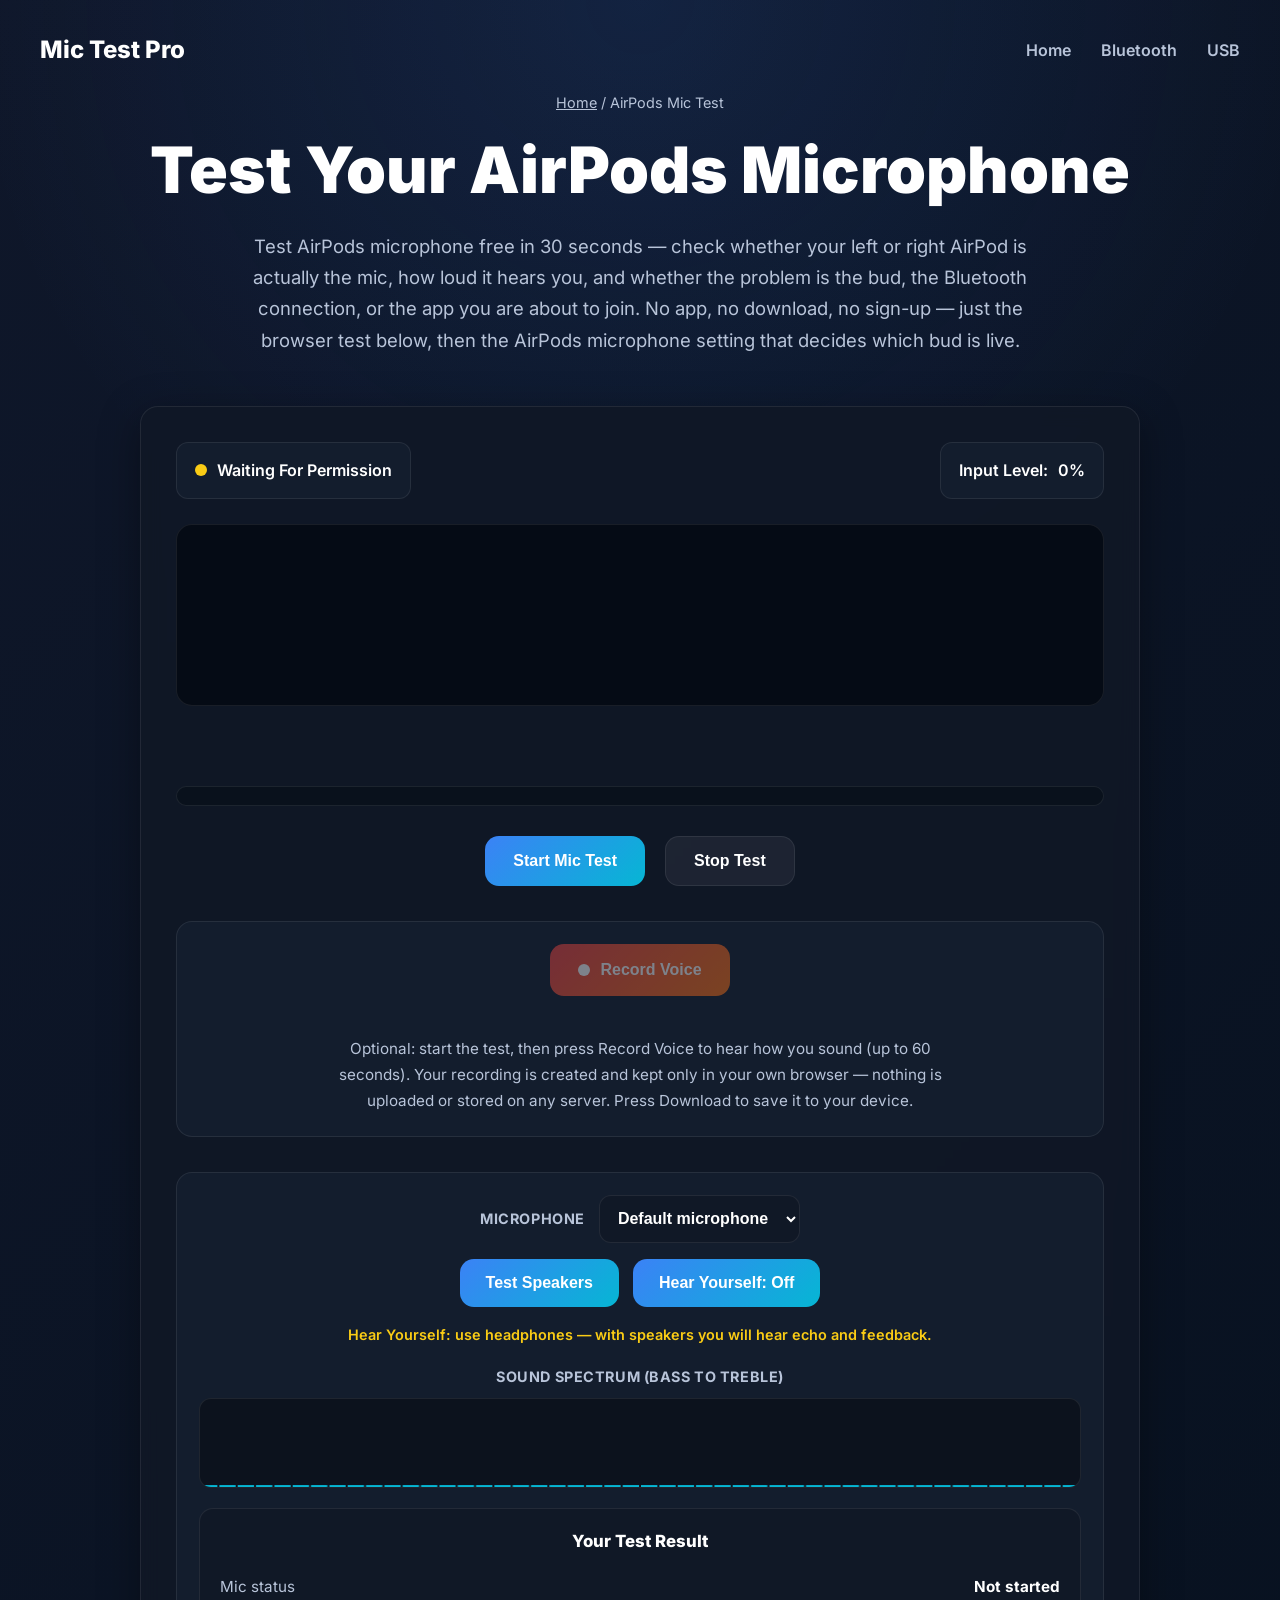
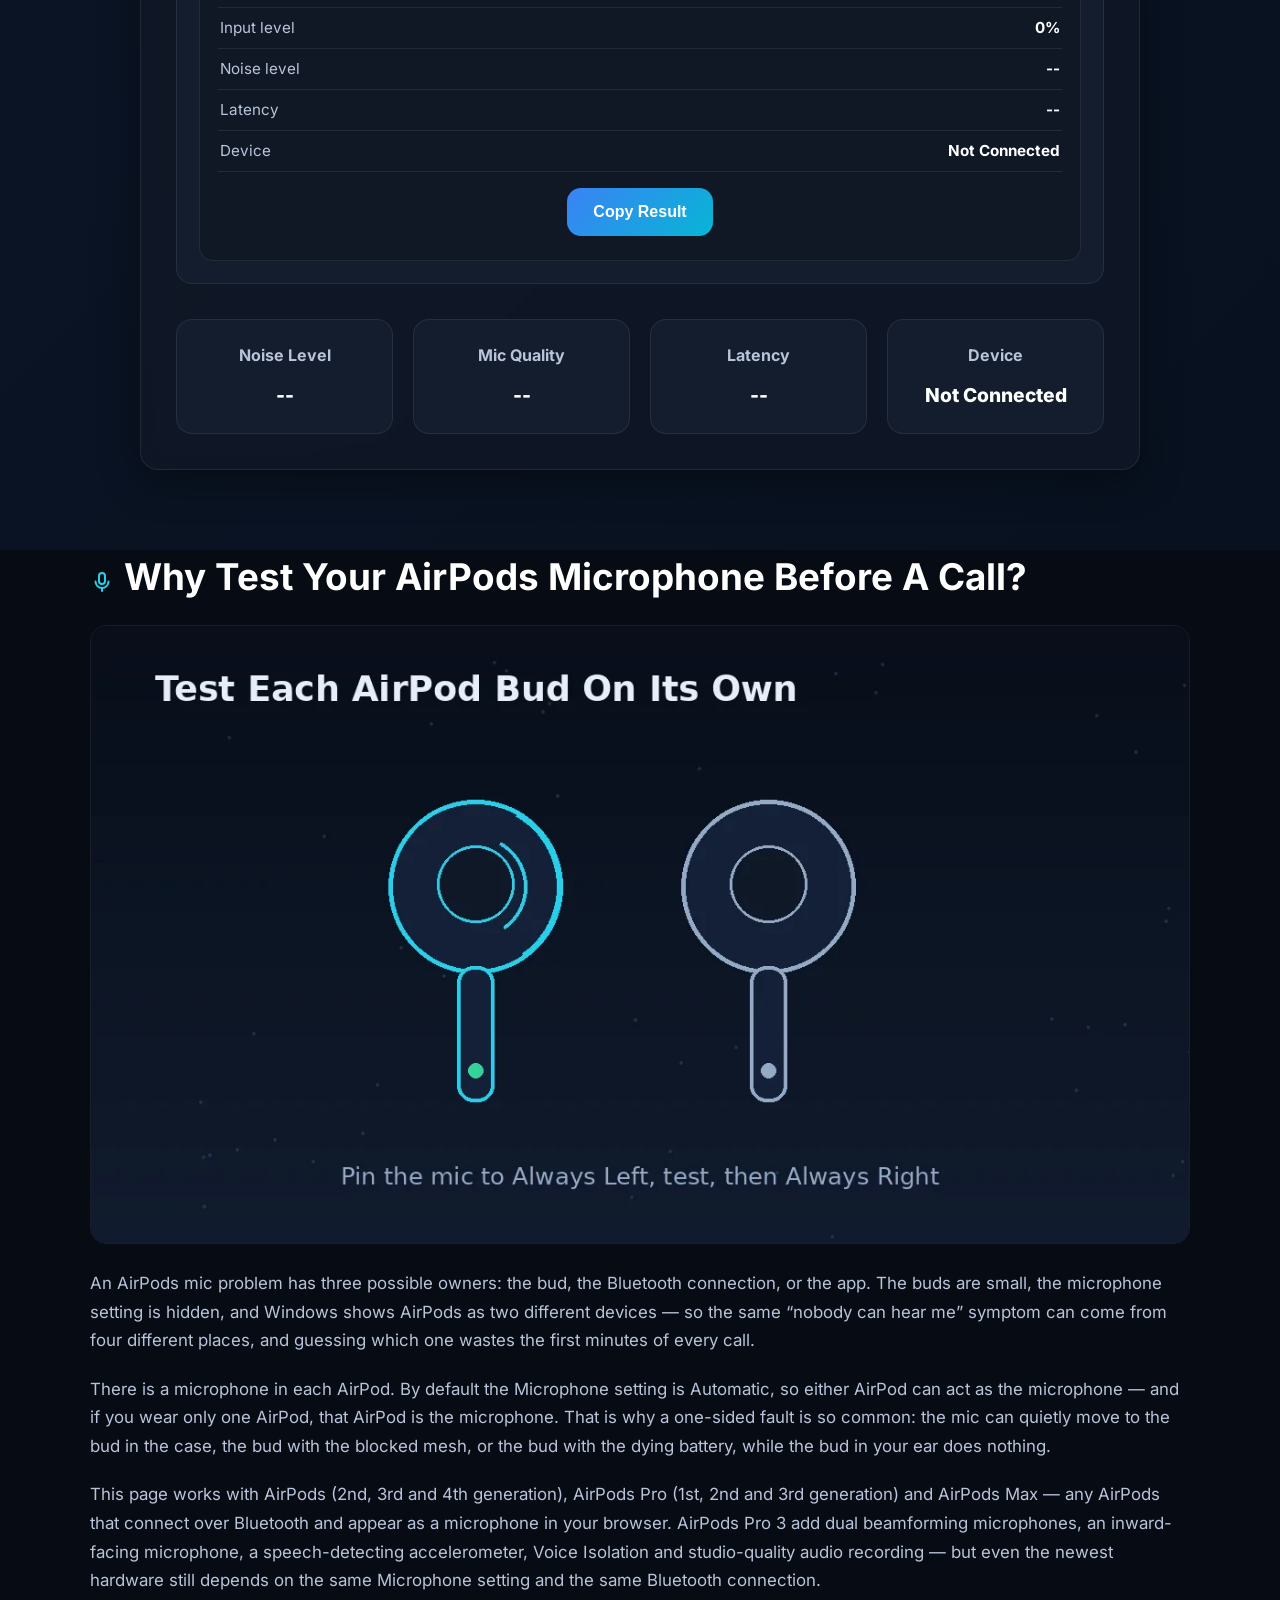
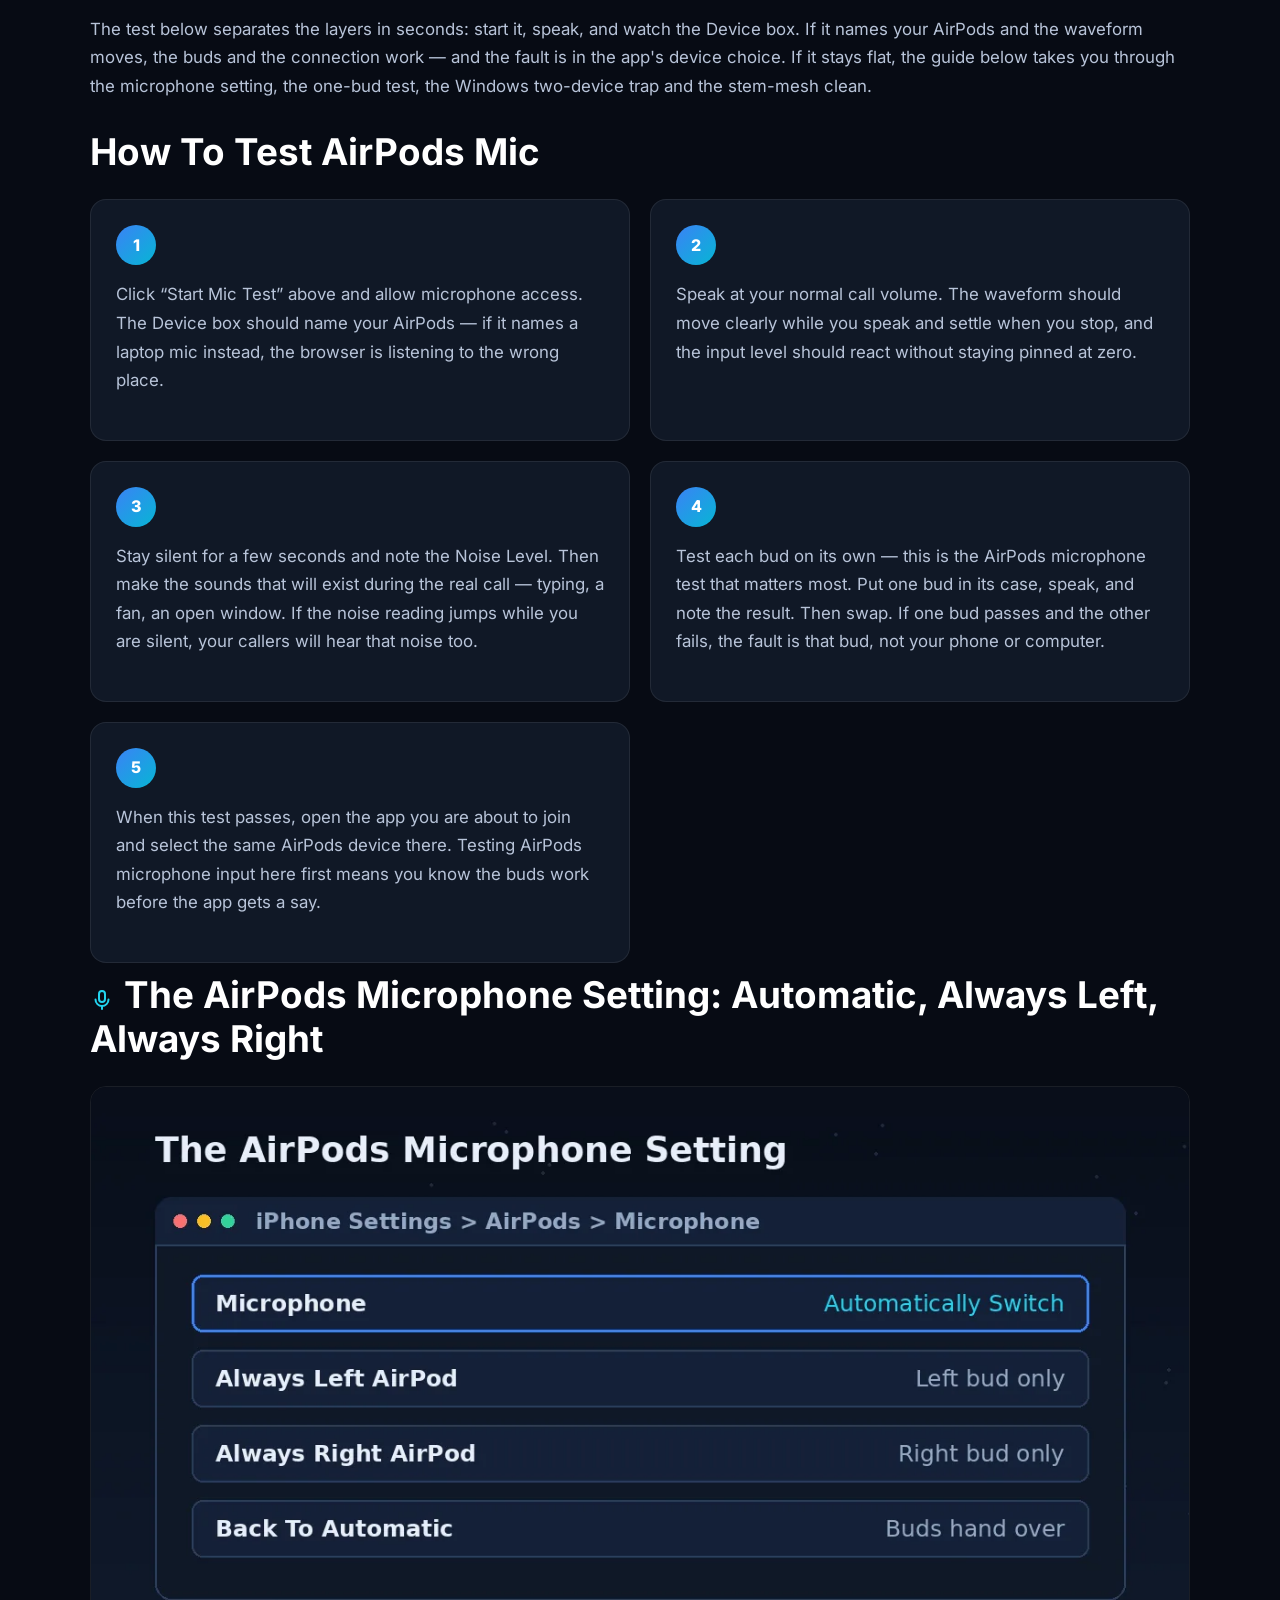
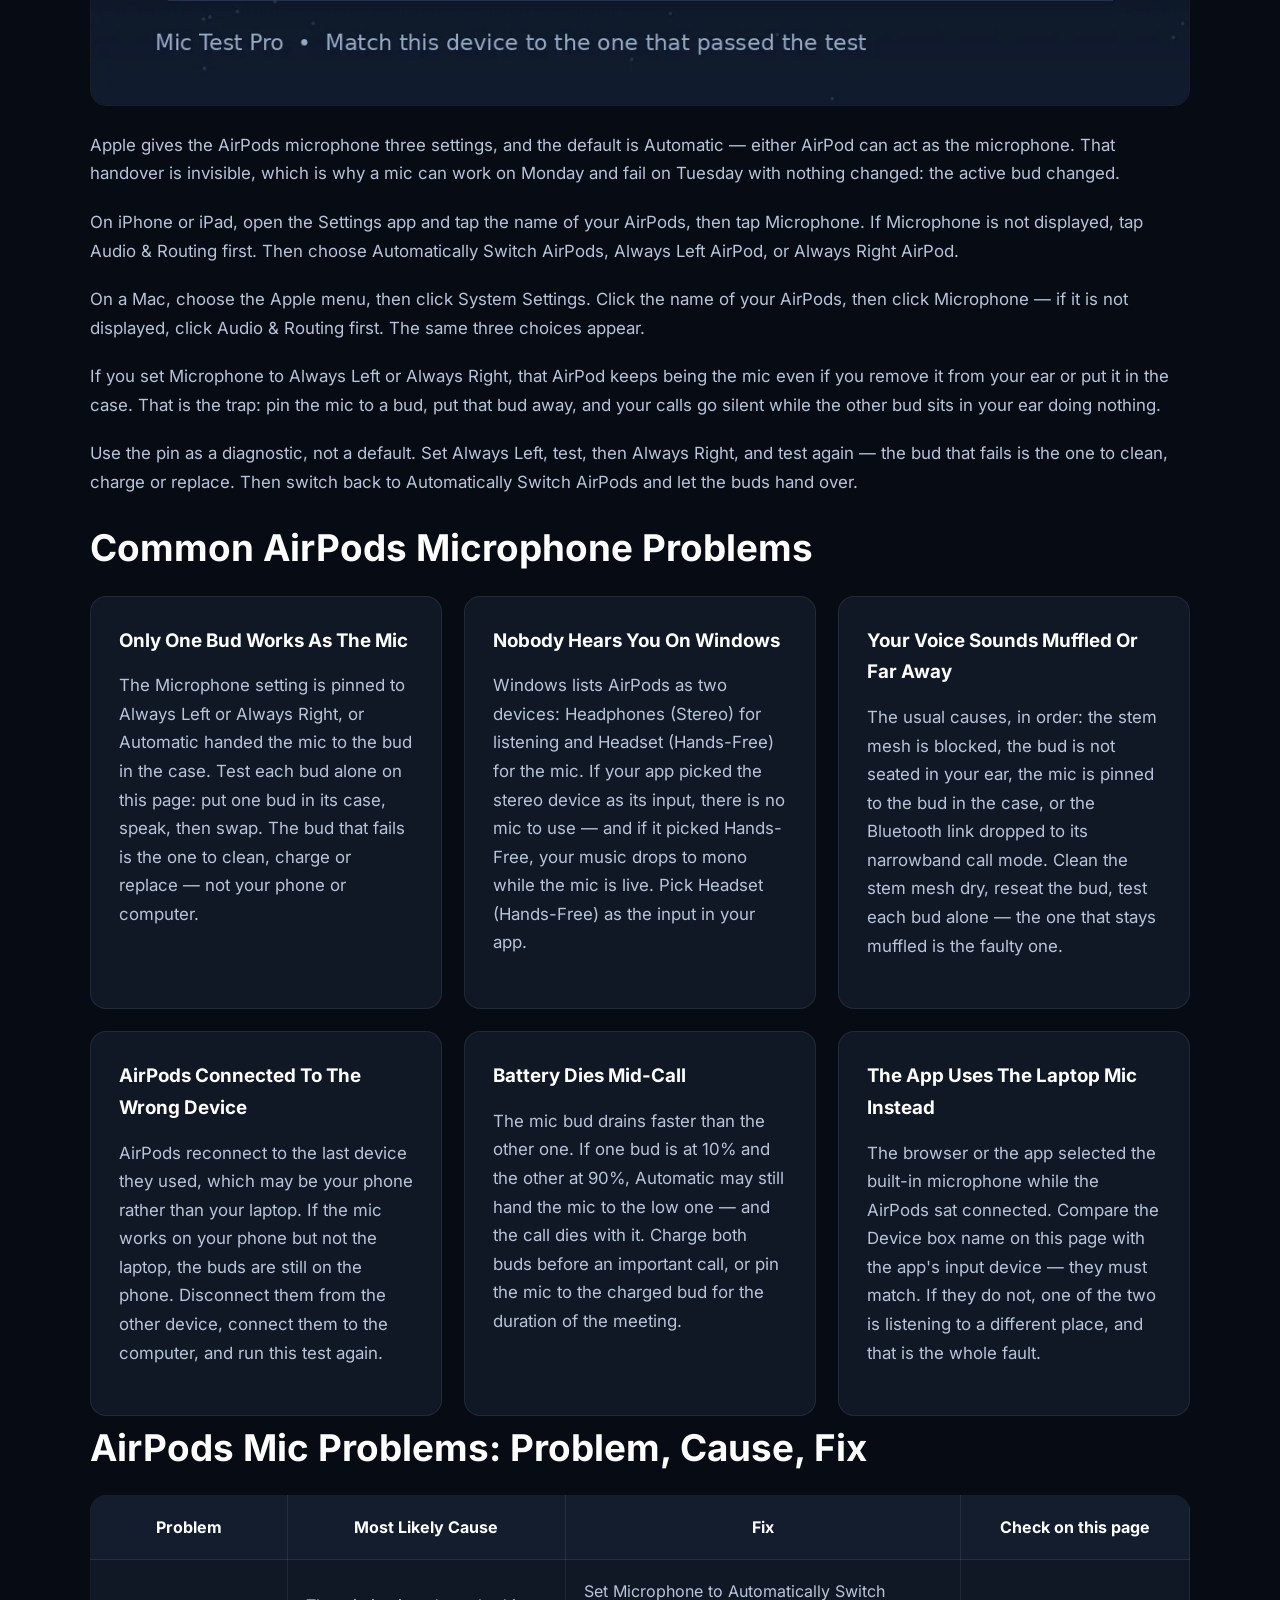
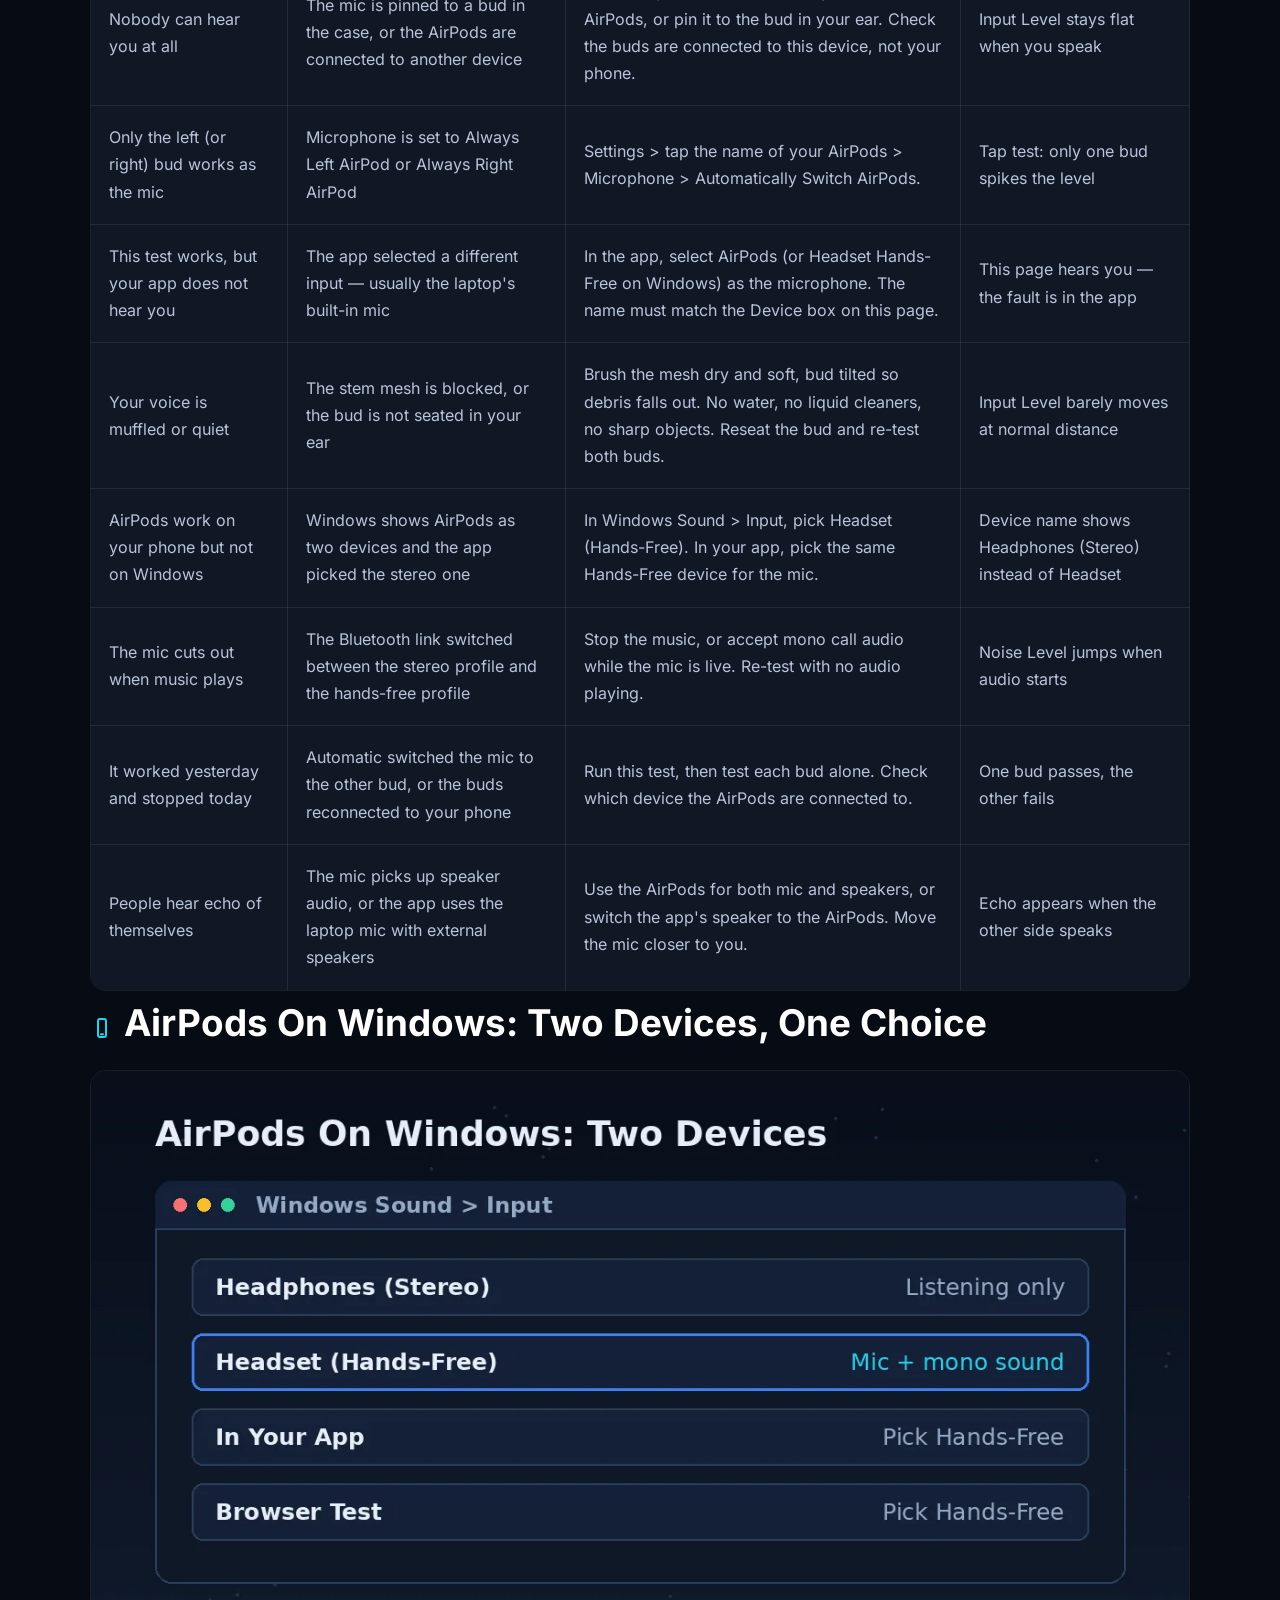
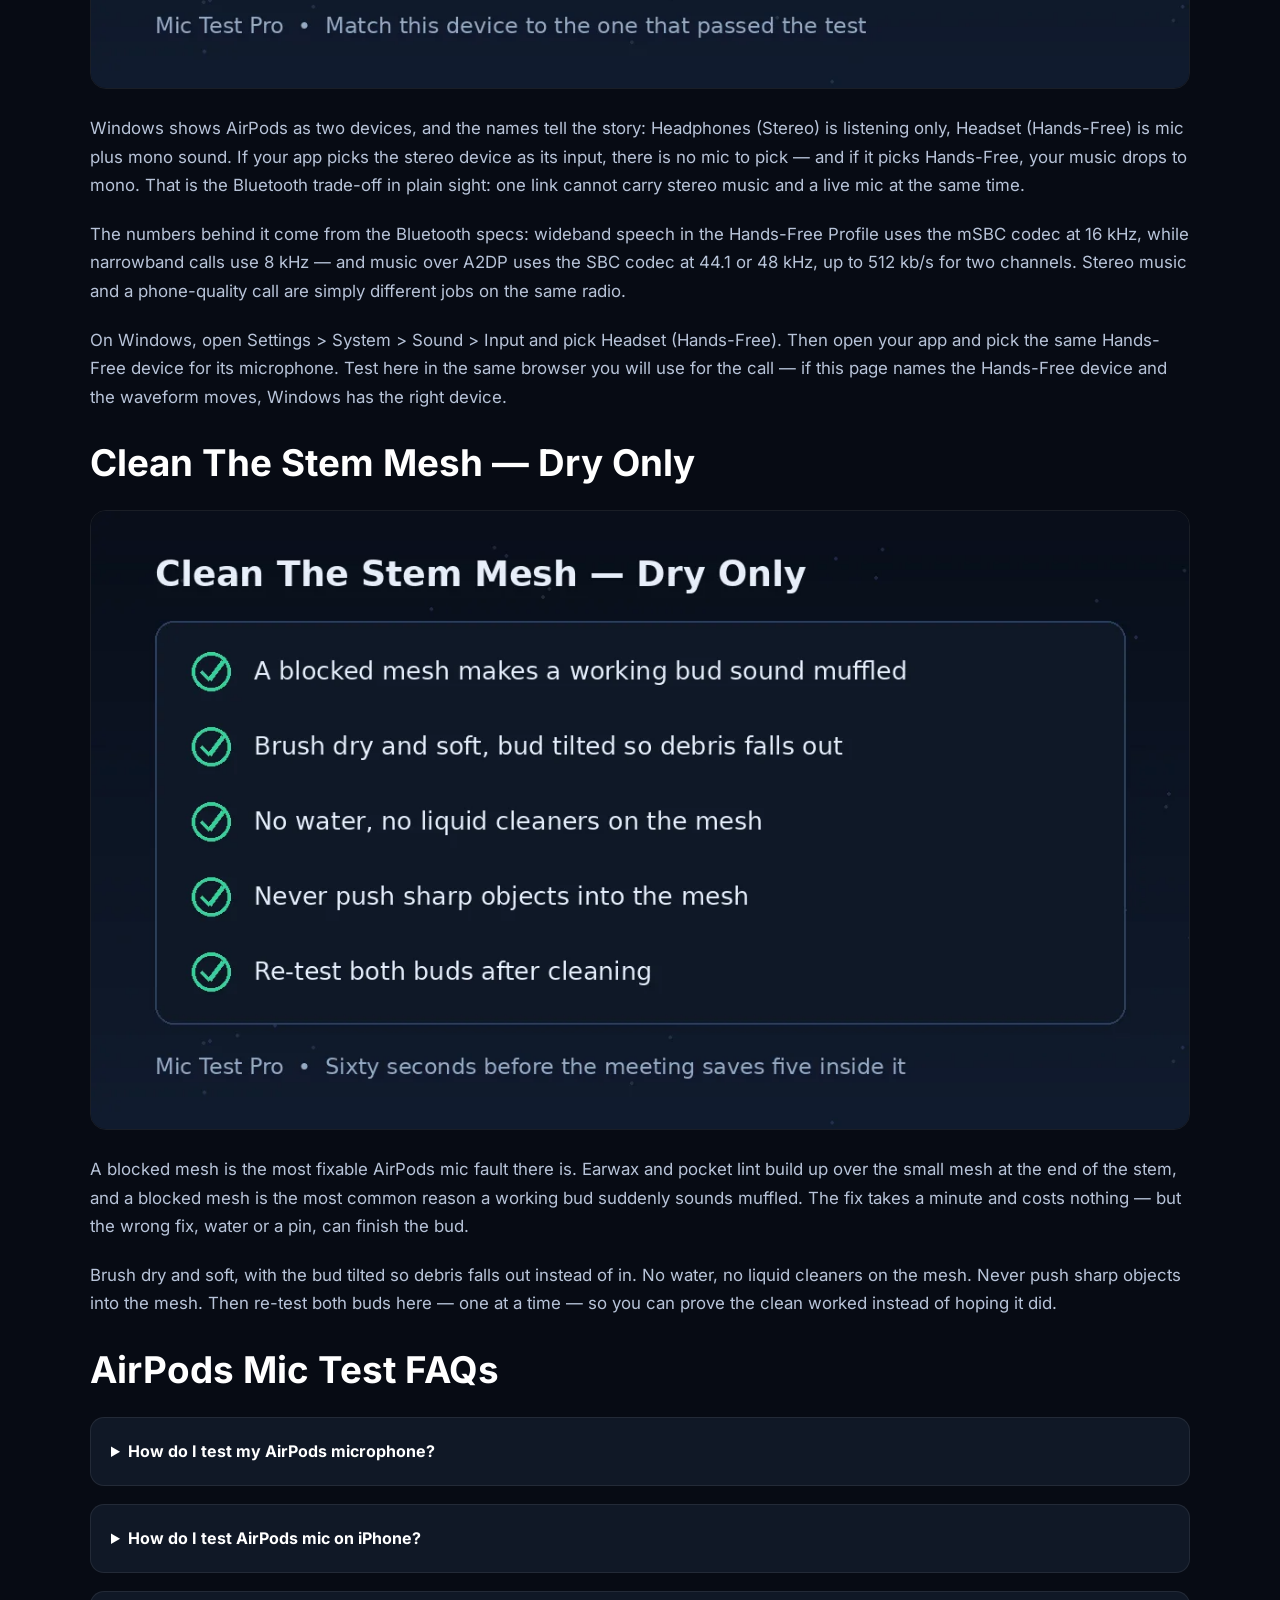
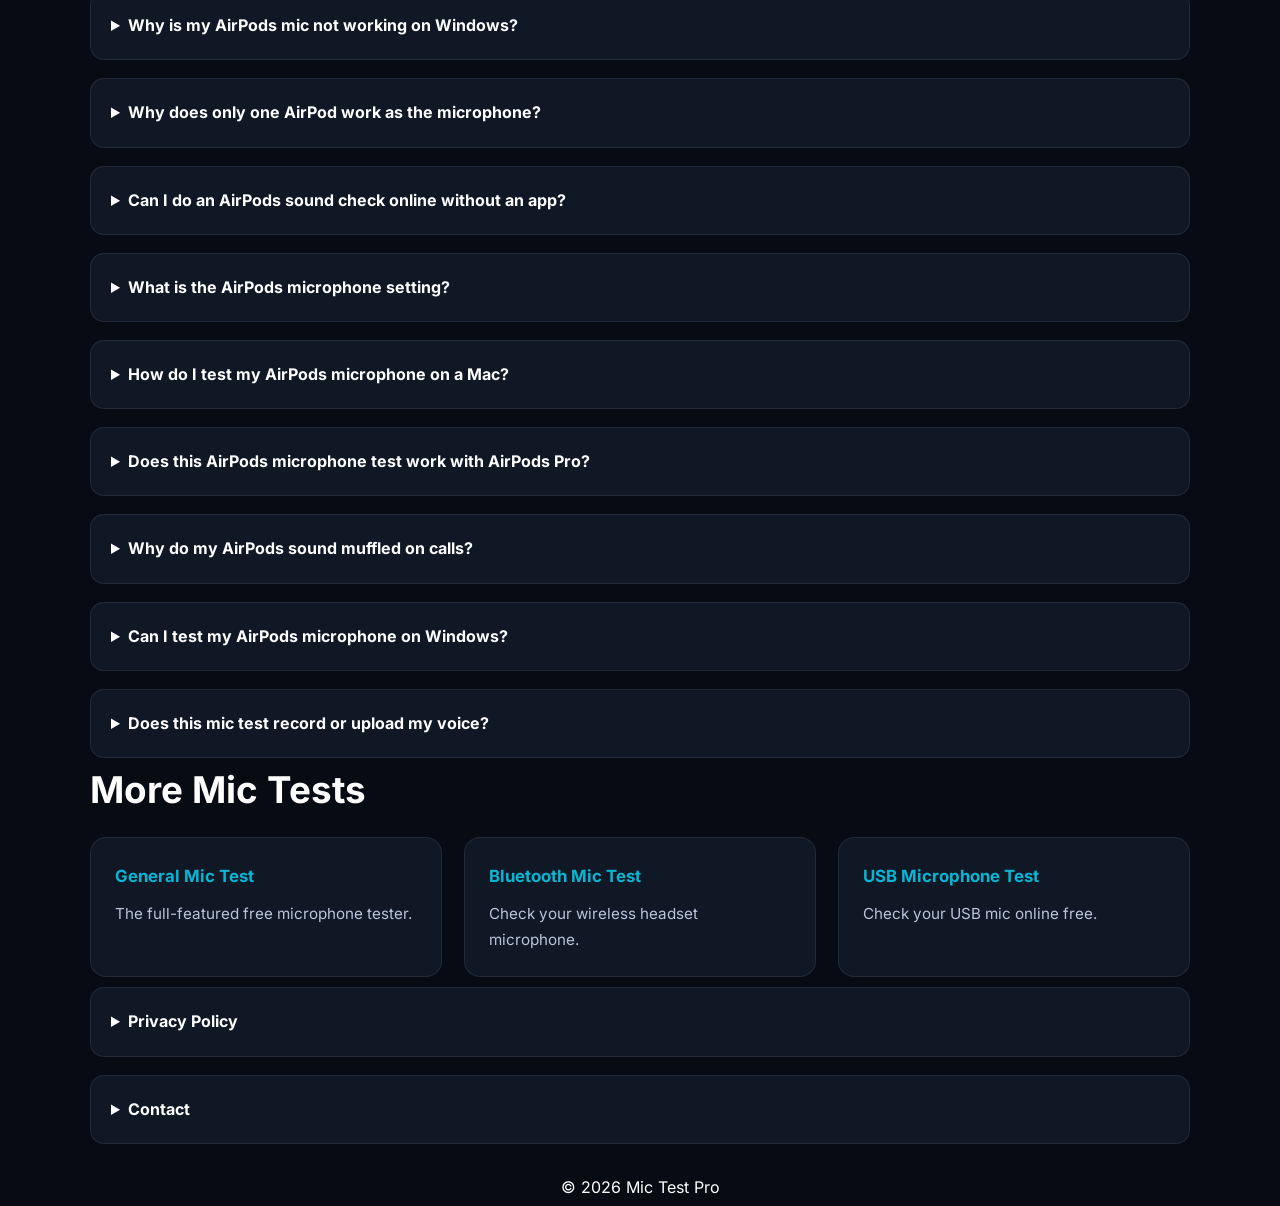
==== commit 09a2f7a3: "Add record/playback/download + speaker test, mic select, result card, spectrum, hear-yourself (addit" ====
--- a/airpods-mic-test.html
+++ b/airpods-mic-test.html
@@ -1138,6 +1138,565 @@
 :where(.content-section) td a{
   color:var(--cyan);
   text-decoration:underline;
+}
+
+/* =========================
+   RECORD / PLAYBACK / DOWNLOAD
+   (added 2026-11-26)
+========================= */
+
+.record-panel{
+
+  background:
+  var(--card2);
+
+  border:
+  1px solid var(--border);
+
+  border-radius:
+  16px;
+
+  padding:
+  22px;
+
+  margin-bottom:
+  35px;
+
+}
+
+.record-row{
+
+  display:flex;
+
+  align-items:center;
+
+  justify-content:center;
+
+  gap:16px;
+
+  flex-wrap:wrap;
+
+  margin-bottom:16px;
+
+}
+
+#recordBtn{
+
+  display:inline-flex;
+
+  align-items:center;
+
+  justify-content:center;
+
+  gap:10px;
+
+  border:none;
+
+  padding:
+  15px 28px;
+
+  border-radius:
+  14px;
+
+  cursor:pointer;
+
+  font-size:1rem;
+
+  font-weight:700;
+
+  transition:.3s;
+
+  background:
+  linear-gradient(
+  135deg,
+  var(--red),
+  #f97316
+  );
+
+  color:white;
+
+  min-height:52px;
+
+}
+
+#recordBtn:hover:not(:disabled){
+
+  transform:
+  translateY(-2px);
+
+}
+
+#recordBtn:disabled{
+
+  opacity:.45;
+
+  cursor:not-allowed;
+
+}
+
+.record-dot{
+
+  width:12px;
+
+  height:12px;
+
+  border-radius:50%;
+
+  background:white;
+
+  flex:none;
+
+}
+
+#recordBtn.recording .record-dot{
+
+  animation:pulse 1s infinite;
+
+}
+
+.record-timer{
+
+  font-size:1.15rem;
+
+  font-weight:800;
+
+  color:var(--red);
+
+  font-variant-numeric:
+  tabular-nums;
+
+}
+
+.record-status{
+
+  color:var(--cyan);
+
+  font-size:.95rem;
+
+  font-weight:600;
+
+  text-align:center;
+
+  min-height:1.6em;
+
+  margin-bottom:16px;
+
+}
+
+.record-status:empty{
+
+  margin-bottom:0;
+
+}
+
+.playback-wrap{
+
+  display:flex;
+
+  flex-direction:column;
+
+  gap:14px;
+
+  align-items:center;
+
+  margin-bottom:16px;
+
+}
+
+.playback-wrap[hidden]{
+
+  display:none;
+
+}
+
+.playback-wrap audio{
+
+  width:100%;
+
+  max-width:520px;
+
+}
+
+.download-btn{
+
+  display:inline-flex;
+
+  align-items:center;
+
+  justify-content:center;
+
+  padding:
+  13px 26px;
+
+  border-radius:
+  14px;
+
+  background:
+  linear-gradient(
+  135deg,
+  var(--green),
+  var(--cyan)
+  );
+
+  color:white;
+
+  font-weight:700;
+
+  text-decoration:none;
+
+  transition:.3s;
+
+  min-height:48px;
+
+}
+
+.download-btn:hover{
+
+  transform:
+  translateY(-2px);
+
+}
+
+.record-note{
+
+  color:var(--text2);
+
+  font-size:.95rem;
+
+  text-align:center;
+
+  max-width:640px;
+
+  margin:auto;
+
+}
+
+@media(max-width:700px){
+
+  .record-panel{
+
+    padding:18px;
+
+  }
+
+  #recordBtn{
+
+    width:100%;
+
+  }
+
+  .download-btn{
+
+    width:100%;
+
+  }
+
+}
+
+/* =========================
+   EXTRA TOOL FEATURES
+   (added 2026-11-26)
+   Speaker test, mic select,
+   hear-yourself monitor,
+   spectrum, result summary
+========================= */
+
+.extras-panel{
+
+  background:
+  var(--card2);
+
+  border:
+  1px solid var(--border);
+
+  border-radius:
+  16px;
+
+  padding:
+  22px;
+
+  margin-bottom:
+  35px;
+
+}
+
+.extras-row{
+
+  display:flex;
+
+  align-items:center;
+
+  justify-content:center;
+
+  gap:14px;
+
+  flex-wrap:wrap;
+
+  margin-bottom:16px;
+
+}
+
+.extras-label{
+
+  color:var(--text2);
+
+  font-size:.9rem;
+
+  font-weight:700;
+
+  letter-spacing:.04em;
+
+  text-transform:uppercase;
+
+}
+
+.mic-select{
+
+  background:var(--card);
+
+  color:var(--text);
+
+  border:
+  1px solid var(--border);
+
+  border-radius:12px;
+
+  padding:12px 14px;
+
+  font-size:1rem;
+
+  font-weight:600;
+
+  min-height:48px;
+
+  max-width:100%;
+
+  cursor:pointer;
+
+}
+
+.extras-btn{
+
+  display:inline-flex;
+
+  align-items:center;
+
+  justify-content:center;
+
+  gap:10px;
+
+  border:none;
+
+  padding:
+  13px 26px;
+
+  border-radius:
+  14px;
+
+  cursor:pointer;
+
+  font-size:1rem;
+
+  font-weight:700;
+
+  transition:.3s;
+
+  background:
+  linear-gradient(
+  135deg,
+  var(--blue),
+  var(--cyan)
+  );
+
+  color:white;
+
+  min-height:48px;
+
+}
+
+.extras-btn:hover:not(:disabled){
+
+  transform:
+  translateY(-2px);
+
+}
+
+.extras-btn:disabled{
+
+  opacity:.45;
+
+  cursor:not-allowed;
+
+}
+
+.monitor-btn.on{
+
+  background:
+  linear-gradient(
+  135deg,
+  var(--green),
+  var(--cyan)
+  );
+
+}
+
+.extras-status{
+
+  color:var(--cyan);
+
+  font-size:.95rem;
+
+  font-weight:600;
+
+  text-align:center;
+
+  min-height:1.6em;
+
+  margin-bottom:10px;
+
+}
+
+.extras-status:empty{
+
+  margin-bottom:0;
+
+  min-height:0;
+
+}
+
+.monitor-warning{
+
+  color:var(--yellow);
+
+  font-size:.9rem;
+
+  font-weight:600;
+
+  text-align:center;
+
+  margin-bottom:18px;
+
+}
+
+.spectrum-wrap{
+
+  display:flex;
+
+  flex-direction:column;
+
+  gap:8px;
+
+  margin-bottom:20px;
+
+}
+
+#spectrumCanvas{
+
+  width:100%;
+
+  height:90px;
+
+  background:rgba(0,0,0,.35);
+
+  border:
+  1px solid var(--border);
+
+  border-radius:12px;
+
+}
+
+.summary-card{
+
+  background:var(--card);
+
+  border:
+  1px solid var(--border);
+
+  border-radius:14px;
+
+  padding:18px;
+
+}
+
+.summary-title{
+
+  font-size:1.05rem;
+
+  font-weight:800;
+
+  text-align:center;
+
+  margin-bottom:12px;
+
+}
+
+.summary-row{
+
+  display:flex;
+
+  justify-content:space-between;
+
+  gap:16px;
+
+  padding:7px 2px;
+
+  border-bottom:
+  1px solid var(--border);
+
+  color:var(--text2);
+
+  font-size:.95rem;
+
+}
+
+.summary-row span:last-child{
+
+  color:var(--text);
+
+  font-weight:700;
+
+  text-align:right;
+
+  overflow-wrap:anywhere;
+
+}
+
+.summary-card .extras-row{
+
+  margin-top:16px;
+
+  margin-bottom:6px;
+
+}
+
+@media(max-width:700px){
+
+  .extras-panel{
+
+    padding:18px;
+
+  }
+
+  .extras-btn{
+
+    width:100%;
+
+  }
+
+  .mic-select{
+
+    width:100%;
+
+  }
+
+  .extras-row .extras-label{
+
+    width:100%;
+
+    text-align:center;
+
+  }
+
 }
 </style>
   
@@ -1247,7 +1806,7 @@
       "name": "Does this mic test record or upload my voice?",
       "acceptedAnswer": {
         "@type": "Answer",
-        "text": "No. This tool analyses the microphone in your browser so you can see the waveform and readings. It does not need you to record a message, and your audio is not uploaded or stored by this page."
+        "text": "Only if you press Record Voice. This tool analyses the microphone in your browser so you can see the waveform and readings. If you choose to record, the recording is created and kept only in your own browser so you can play it back or download it — your audio is never uploaded or stored on any server."
       }
     }
   ]
@@ -1305,6 +1864,103 @@
       <div class="tool-actions">
         <button id="startBtn" aria-label="Start microphone test">Start Mic Test</button>
         <button id="stopBtn" aria-label="Stop microphone test">Stop Test</button>
+      </div>
+
+      <div class="record-panel">
+
+        <div class="record-row">
+
+          <button id="recordBtn" aria-label="Record your voice" disabled>
+            <span class="record-dot"></span>
+            <span id="recordBtnText">Record Voice</span>
+          </button>
+
+          <span id="recordTimer" class="record-timer" hidden>00:00</span>
+
+        </div>
+
+        <p id="recordStatus" class="record-status" role="status" aria-live="polite"></p>
+
+        <div id="playbackWrap" class="playback-wrap" hidden>
+
+          <audio id="playbackAudio" controls aria-label="Play back your recording"></audio>
+
+          <a id="downloadBtn" class="download-btn" href="#" download="mic-test-recording.wav">Download Recording (.wav)</a>
+
+        </div>
+
+        <p class="record-note">
+          Optional: start the test, then press Record Voice to hear how you sound (up to 60 seconds). Your recording is created and kept only in your own browser — nothing is uploaded or stored on any server. Press Download to save it to your device.
+        </p>
+
+      </div>
+
+      <div class="extras-panel">
+
+        <div class="extras-row">
+
+          <label class="extras-label" for="micSelect">Microphone</label>
+
+          <select id="micSelect" class="mic-select" aria-label="Choose which microphone to test">
+            <option value="">Default microphone</option>
+          </select>
+
+        </div>
+
+        <div class="extras-row">
+
+          <button id="speakerBtn" class="extras-btn" aria-label="Play a test sound to check your speakers or headphones">
+            Test Speakers
+          </button>
+
+          <button id="monitorBtn" class="extras-btn monitor-btn" aria-pressed="false" aria-label="Hear your own voice through your headphones">
+            <span id="monitorBtnText">Hear Yourself: Off</span>
+          </button>
+
+        </div>
+
+        <p id="speakerStatus" class="extras-status" role="status" aria-live="polite"></p>
+
+        <p id="monitorStatus" class="extras-status" role="status" aria-live="polite"></p>
+
+        <p class="monitor-warning">
+          Hear Yourself: use headphones — with speakers you will hear echo and feedback.
+        </p>
+
+        <div class="spectrum-wrap">
+
+          <span class="extras-label">Sound spectrum (bass to treble)</span>
+
+          <canvas id="spectrumCanvas" role="img" aria-label="Live sound spectrum bars, bass on the left to treble on the right"></canvas>
+
+        </div>
+
+        <div class="summary-card">
+
+          <h3 class="summary-title">Your Test Result</h3>
+
+          <div class="summary-row"><span>Mic status</span><span id="sumStatus">Not started</span></div>
+
+          <div class="summary-row"><span>Input level</span><span id="sumLevel">0%</span></div>
+
+          <div class="summary-row"><span>Noise level</span><span id="sumNoise">--</span></div>
+
+          <div class="summary-row"><span>Latency</span><span id="sumLatency">--</span></div>
+
+          <div class="summary-row"><span>Device</span><span id="sumDevice">Not Connected</span></div>
+
+          <div class="extras-row">
+
+            <button id="copyResultBtn" class="extras-btn" aria-label="Copy your test result as text">
+              Copy Result
+            </button>
+
+          </div>
+
+          <p id="copyStatus" class="extras-status" role="status" aria-live="polite"></p>
+
+        </div>
+
       </div>
 
       <div class="tool-grid">
@@ -1484,7 +2140,7 @@
       </details>
       <details>
         <summary>Does this mic test record or upload my voice?</summary>
-        <p>No. This tool analyses the microphone in your browser so you can see the waveform and readings. It does not need you to record a message, and your audio is not uploaded or stored by this page.</p>
+        <p>Only if you press Record Voice. This tool analyses the microphone in your browser so you can see the waveform and readings. If you choose to record, the recording is created and kept only in your own browser so you can play it back or download it — your audio is never uploaded or stored on any server.</p>
       </details>
     </div>
   </div>
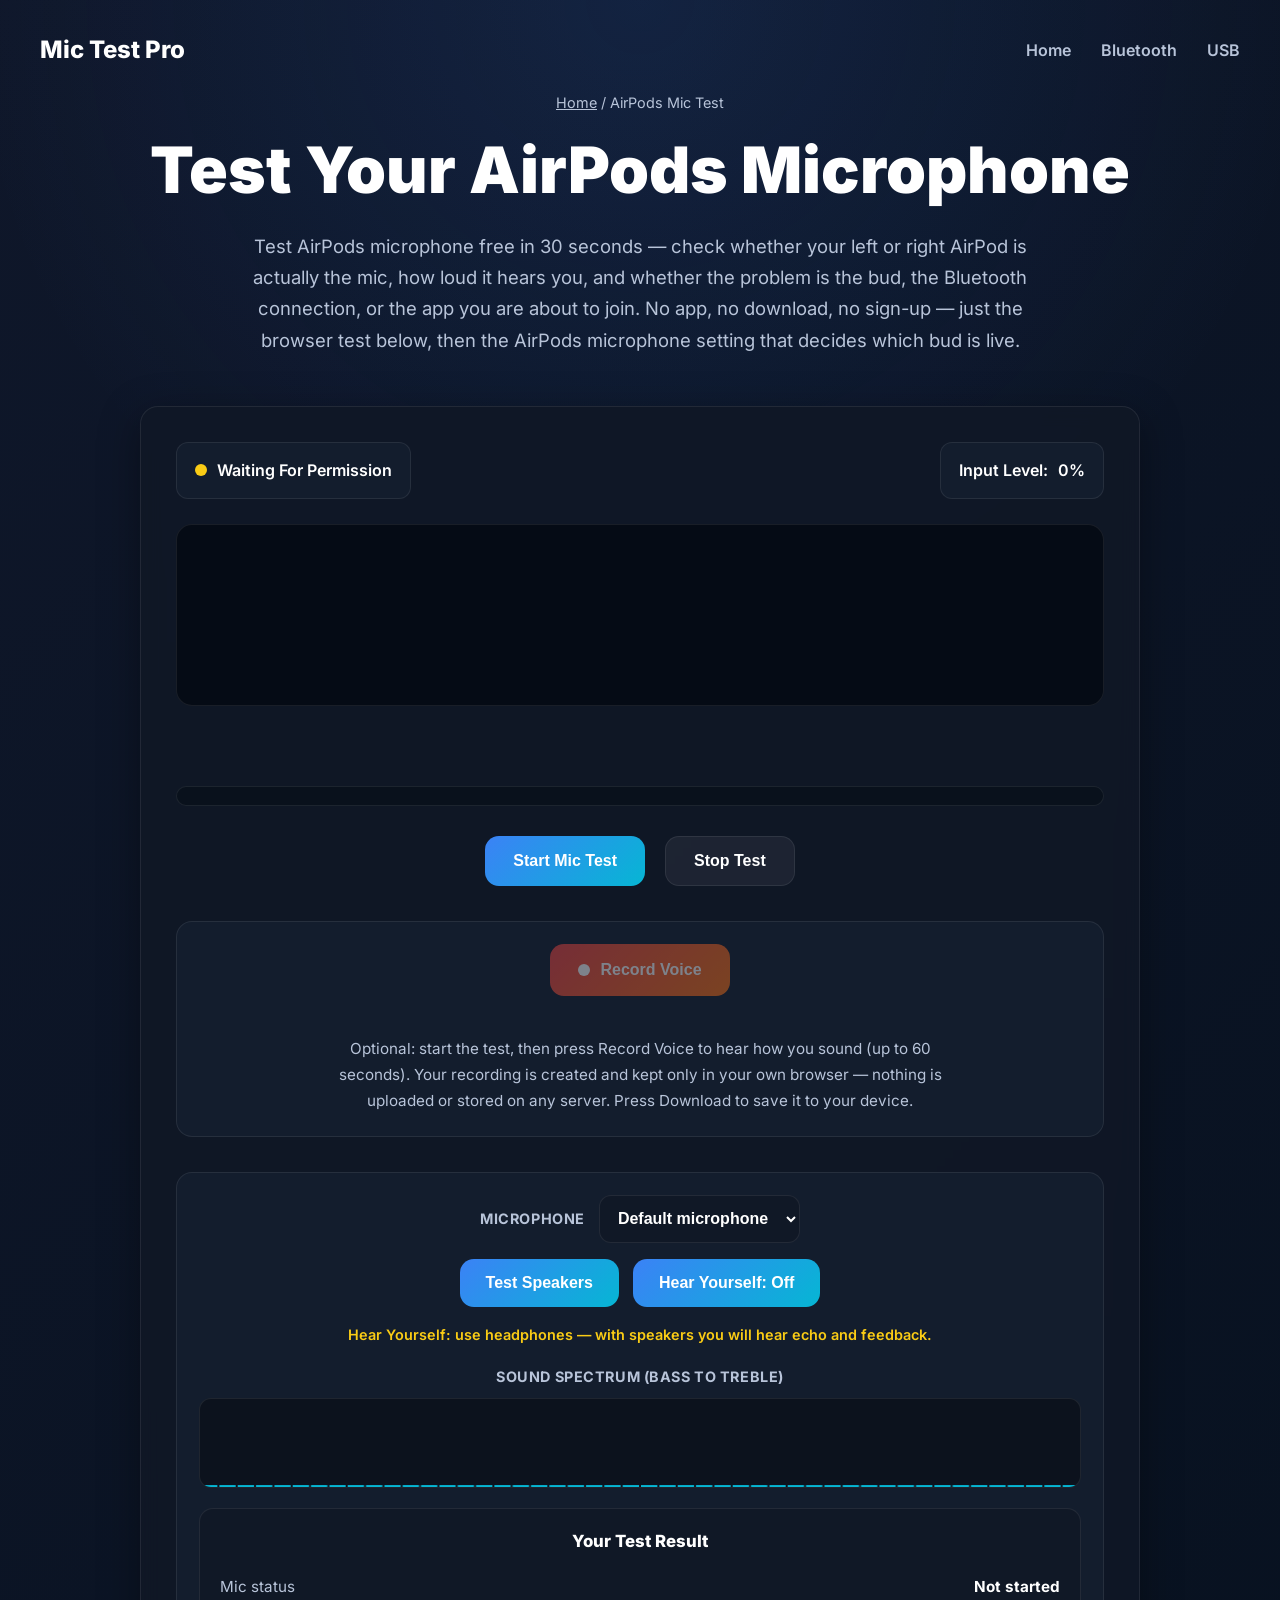
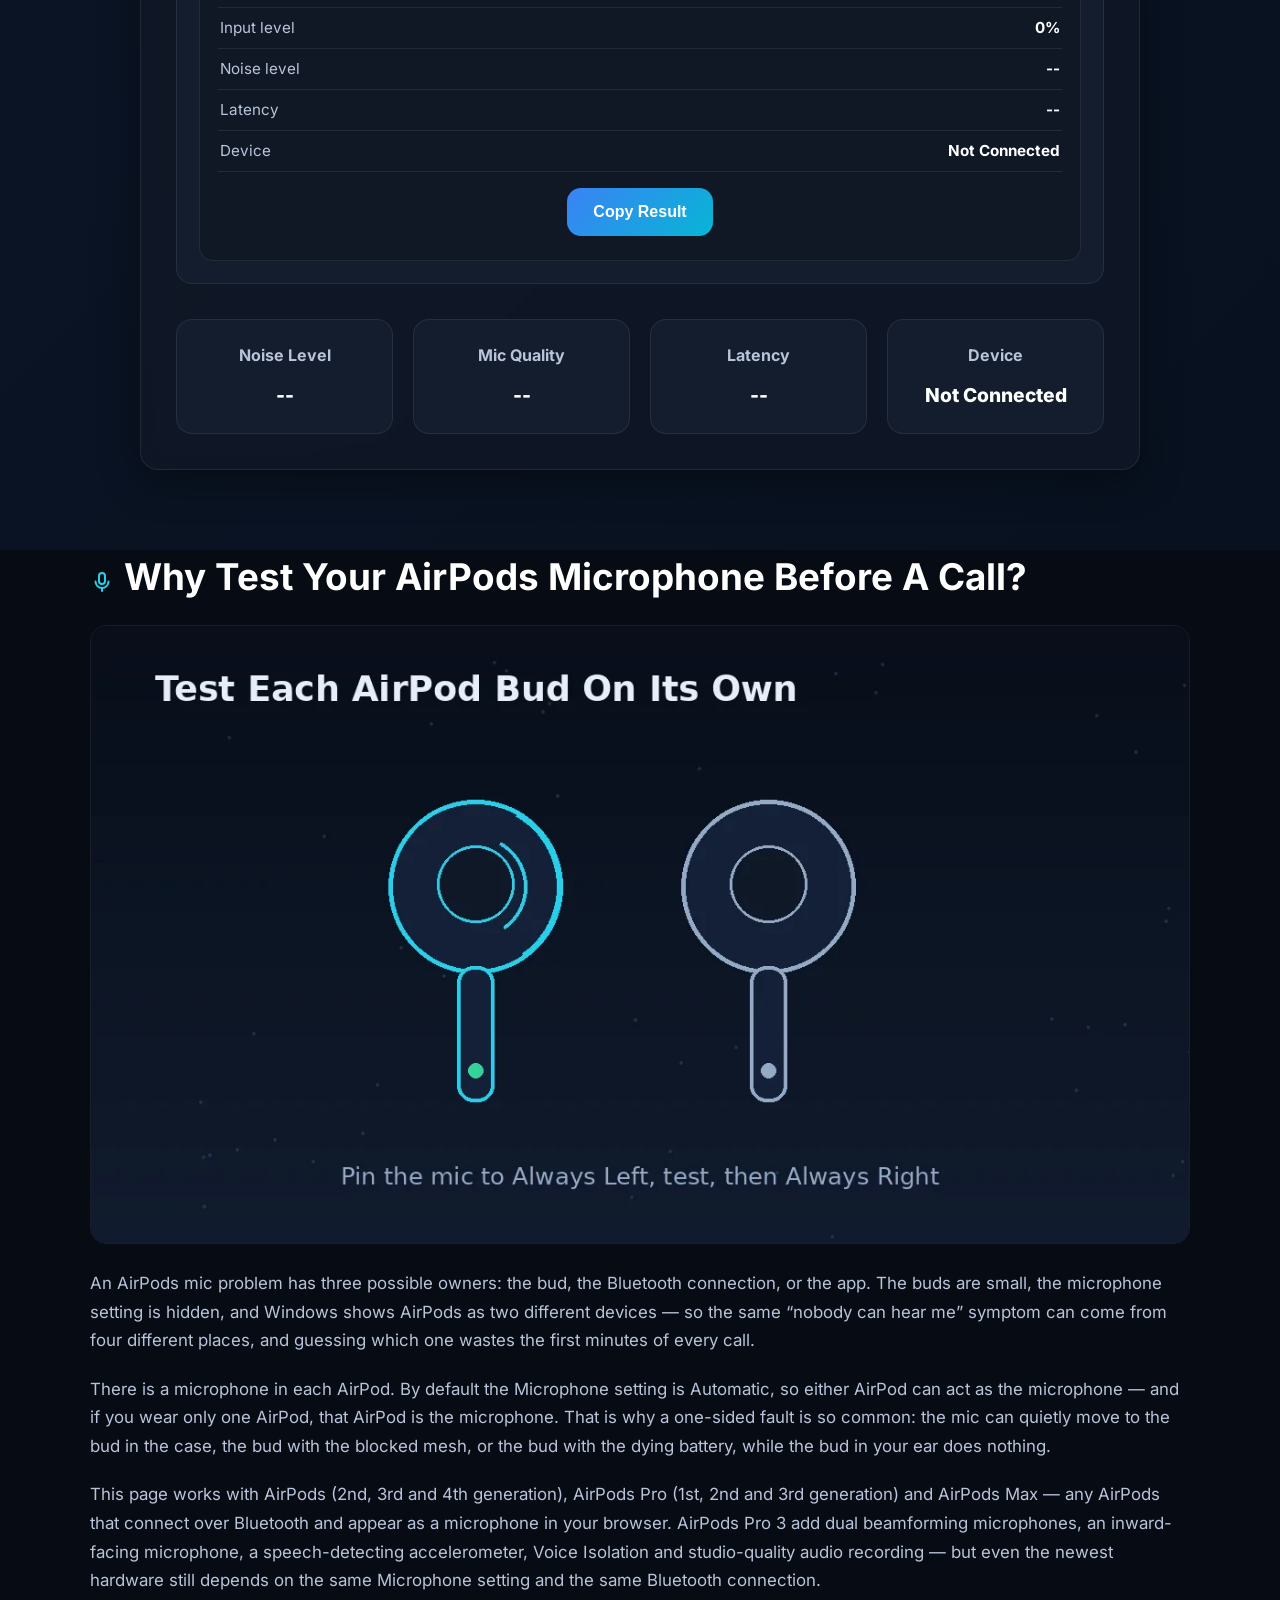
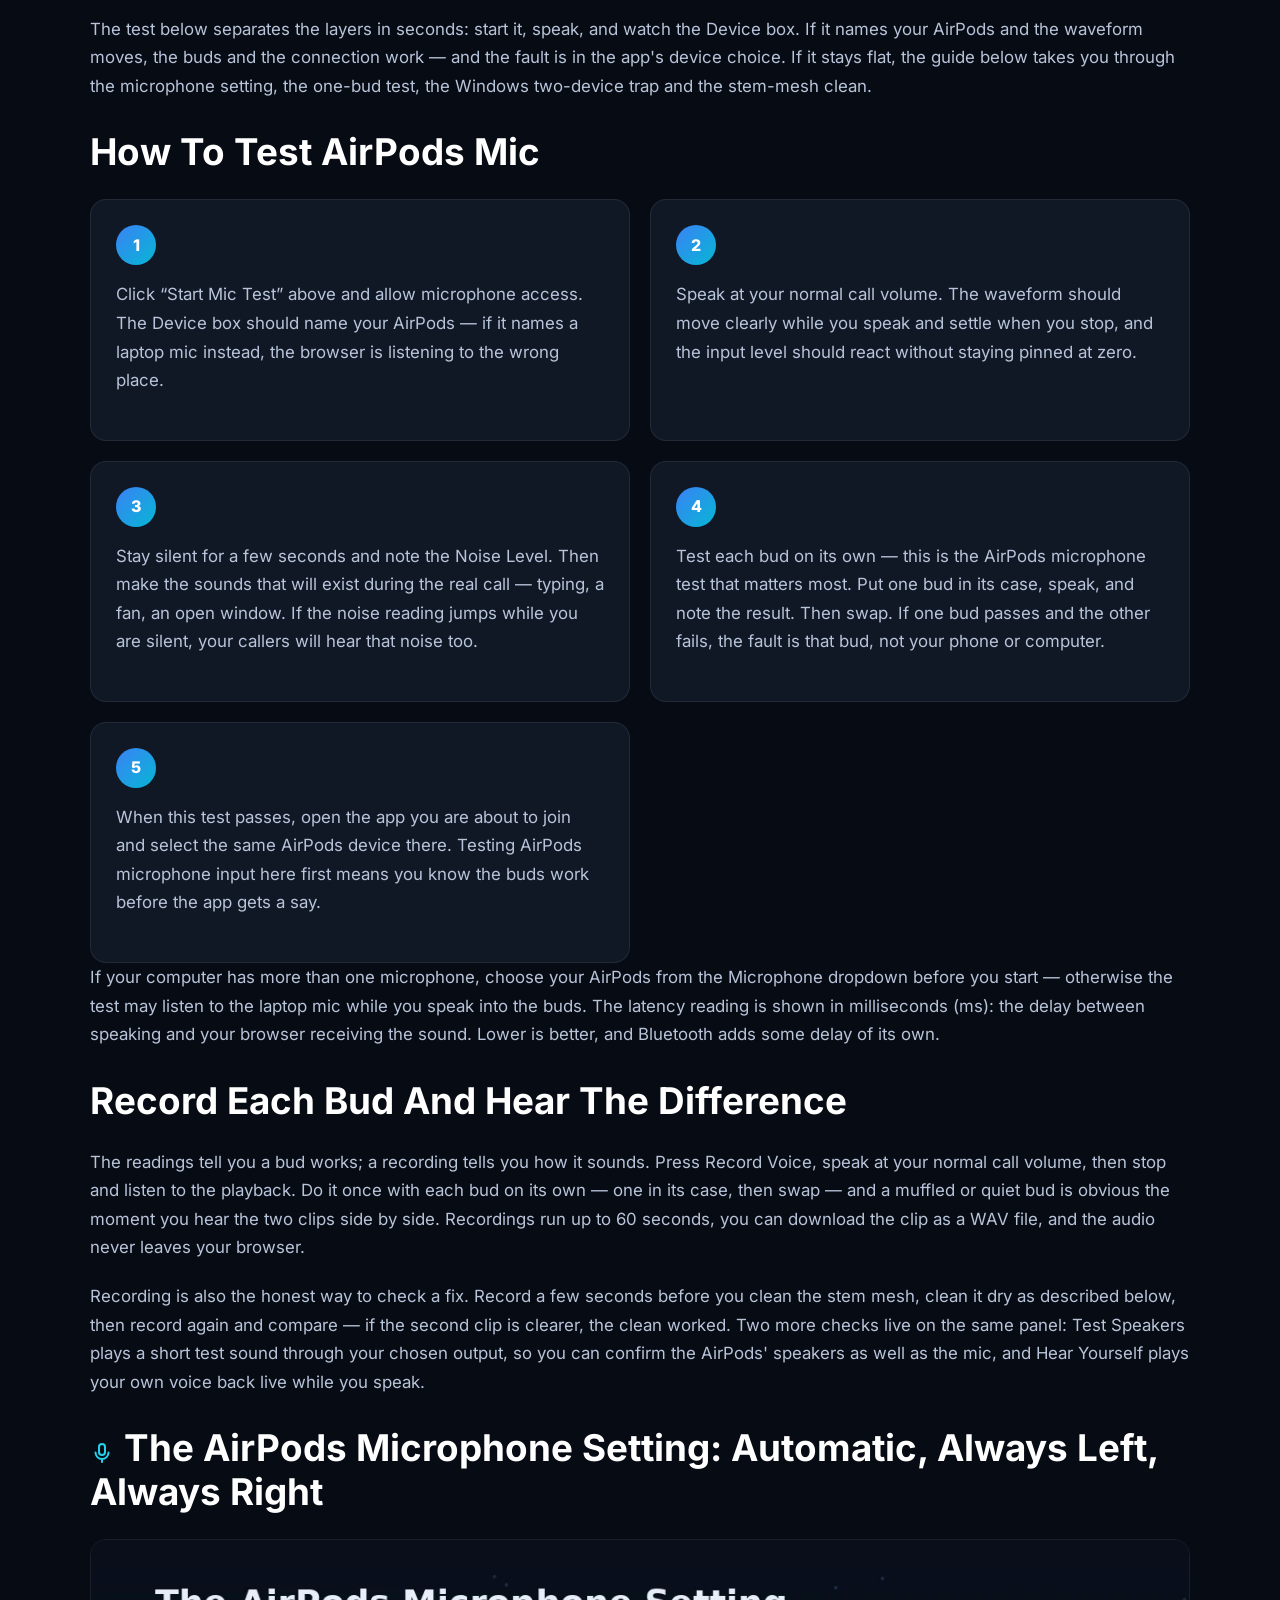
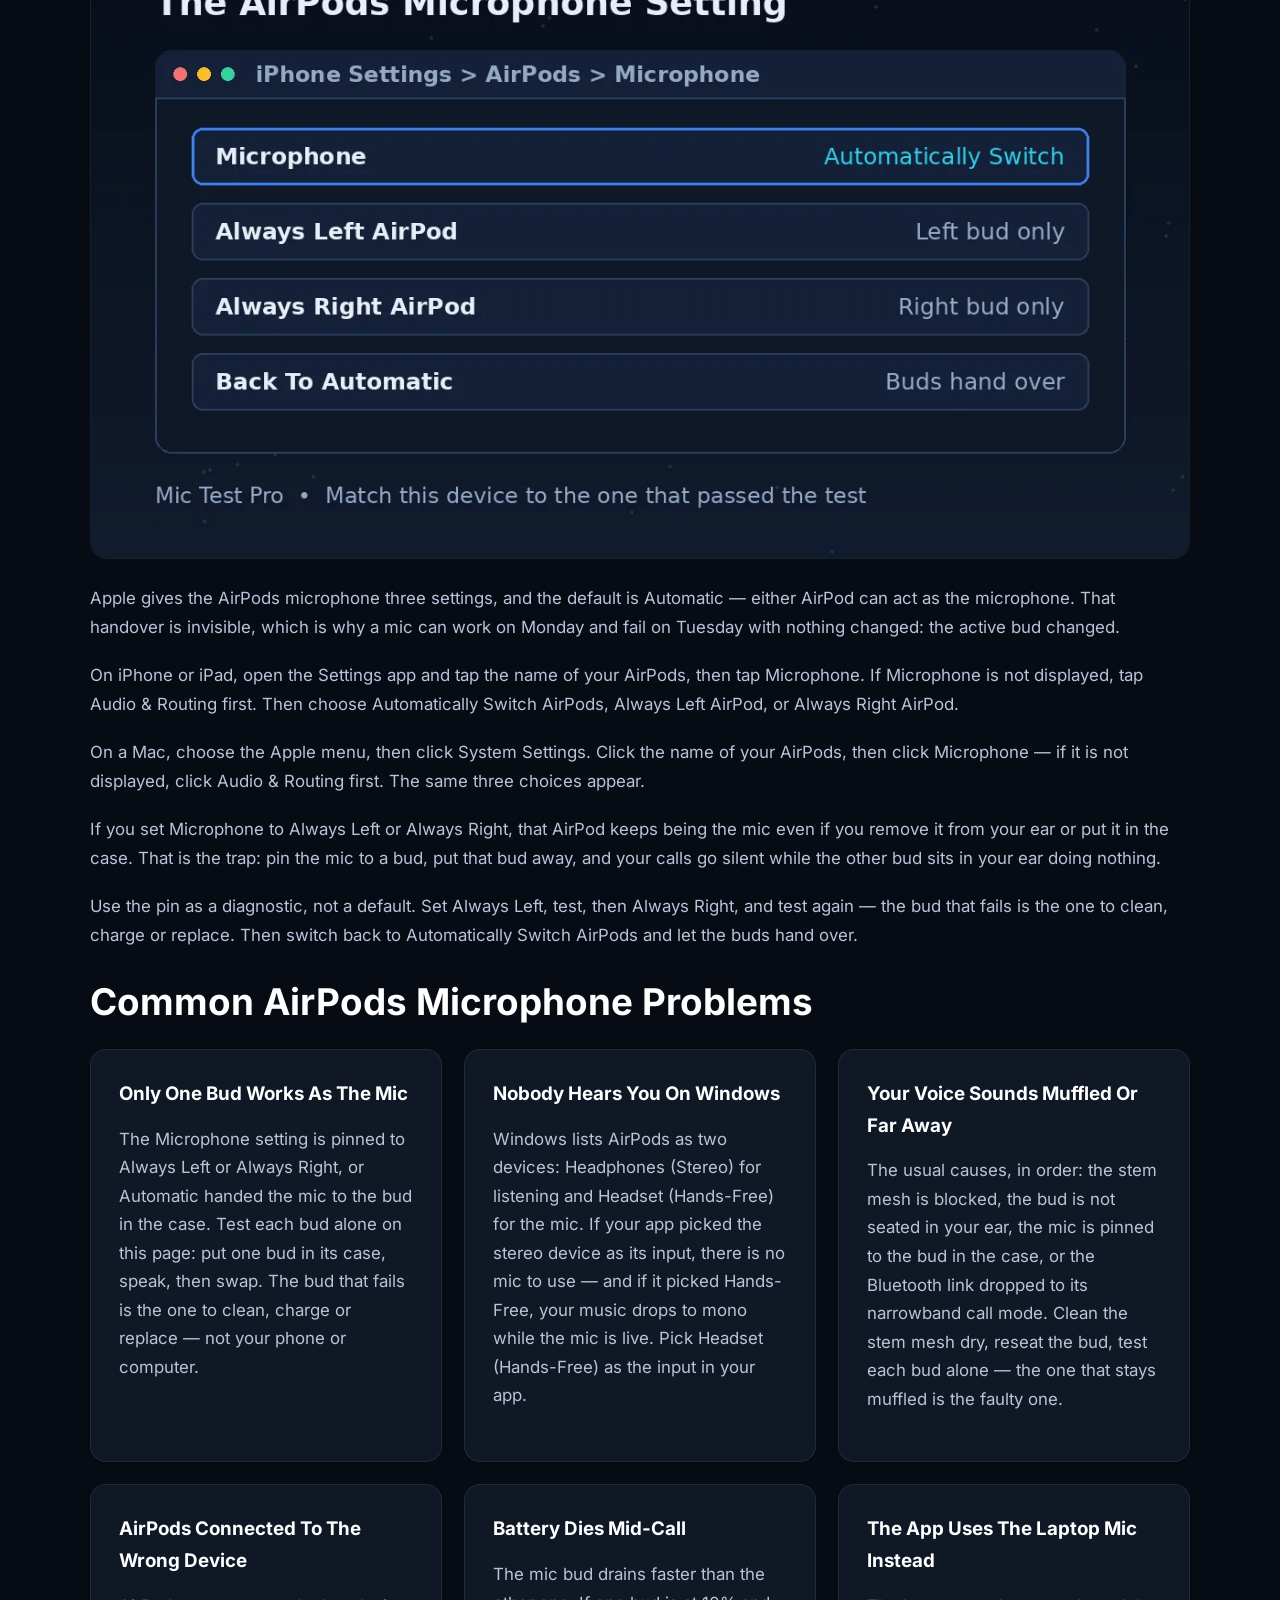
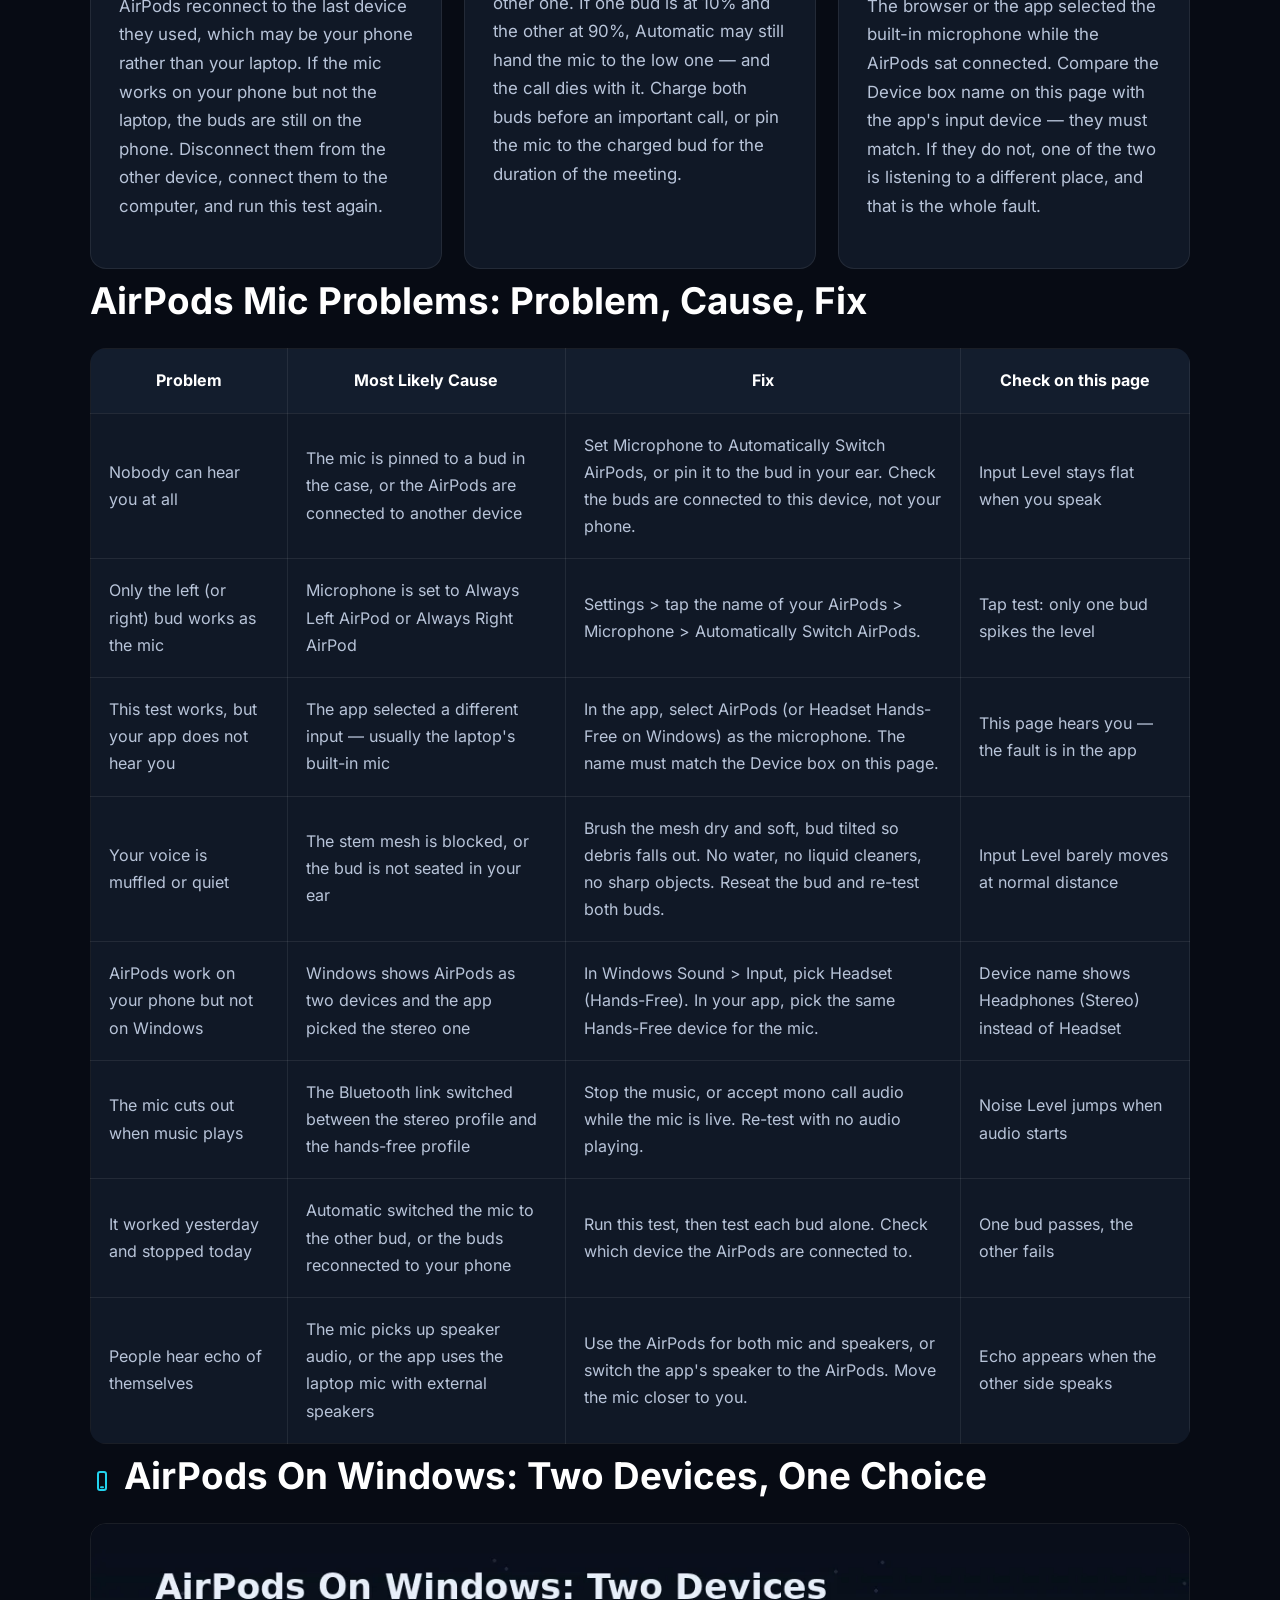
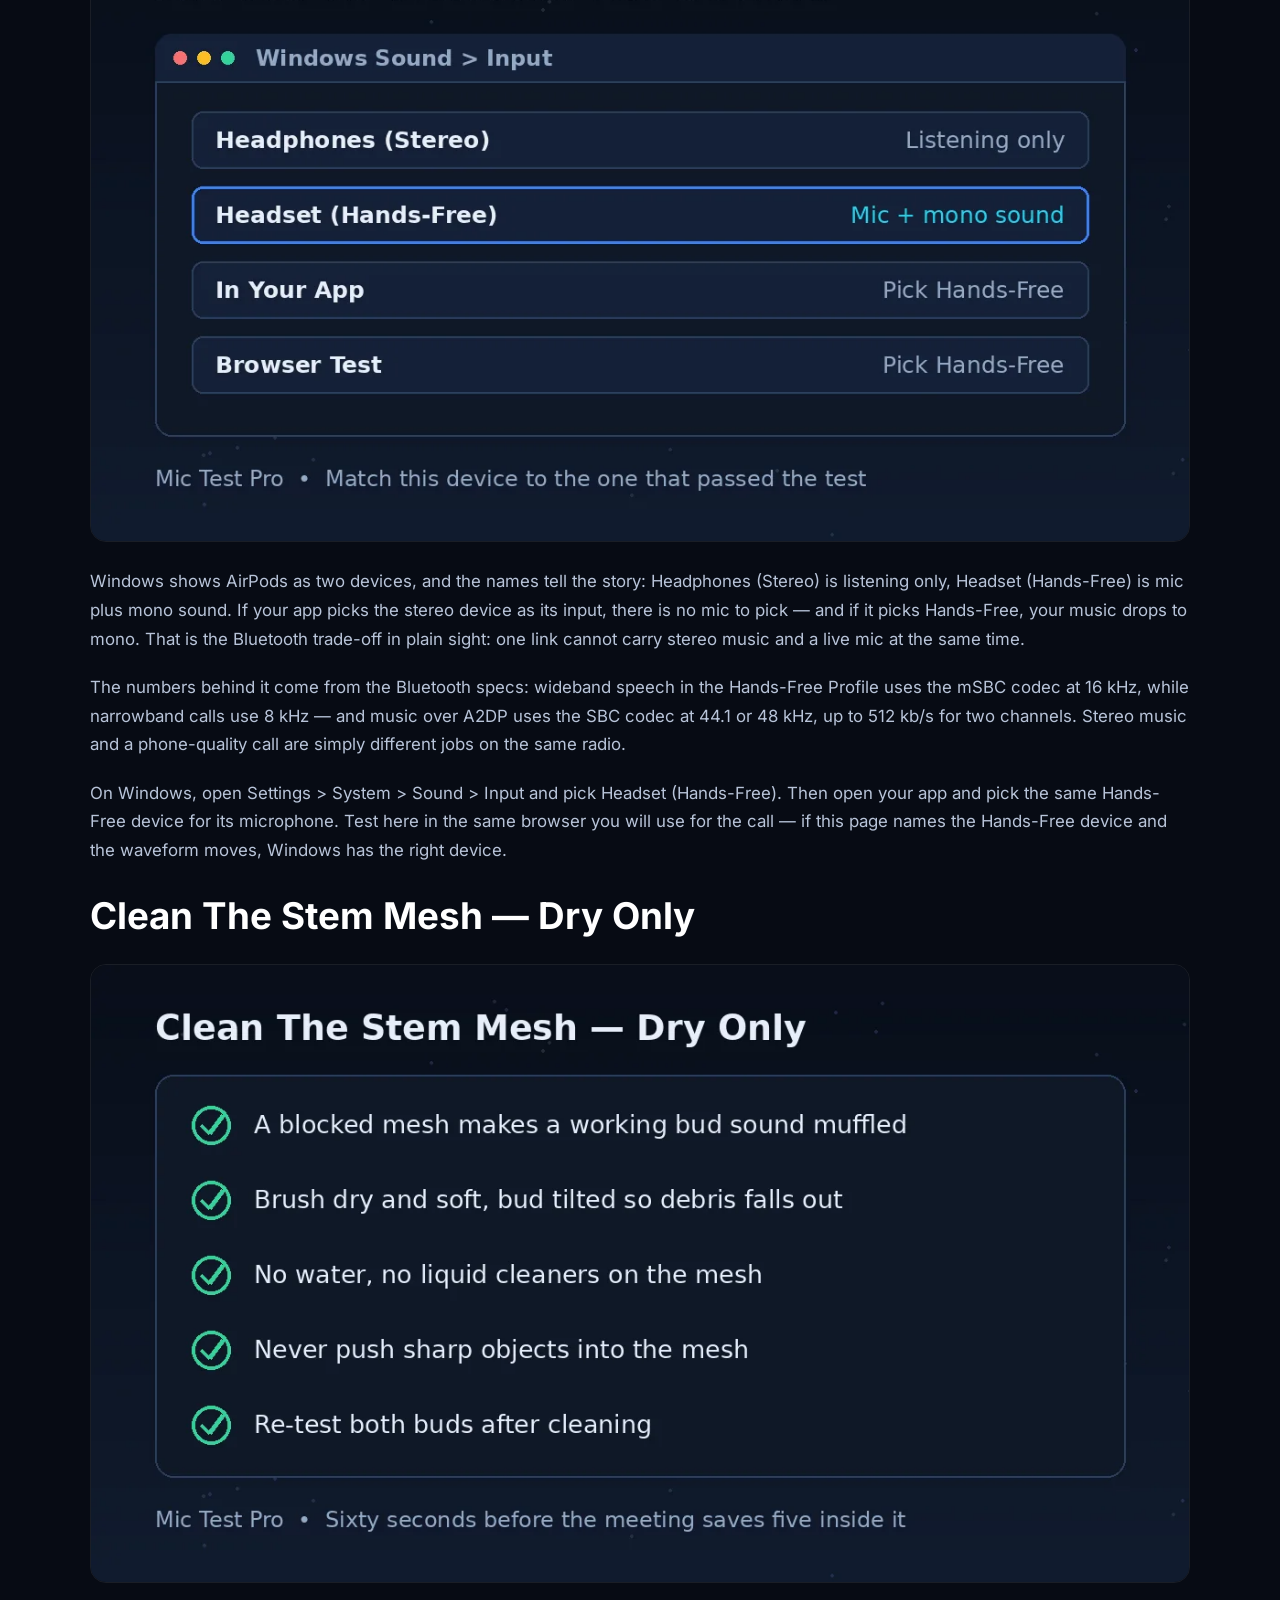
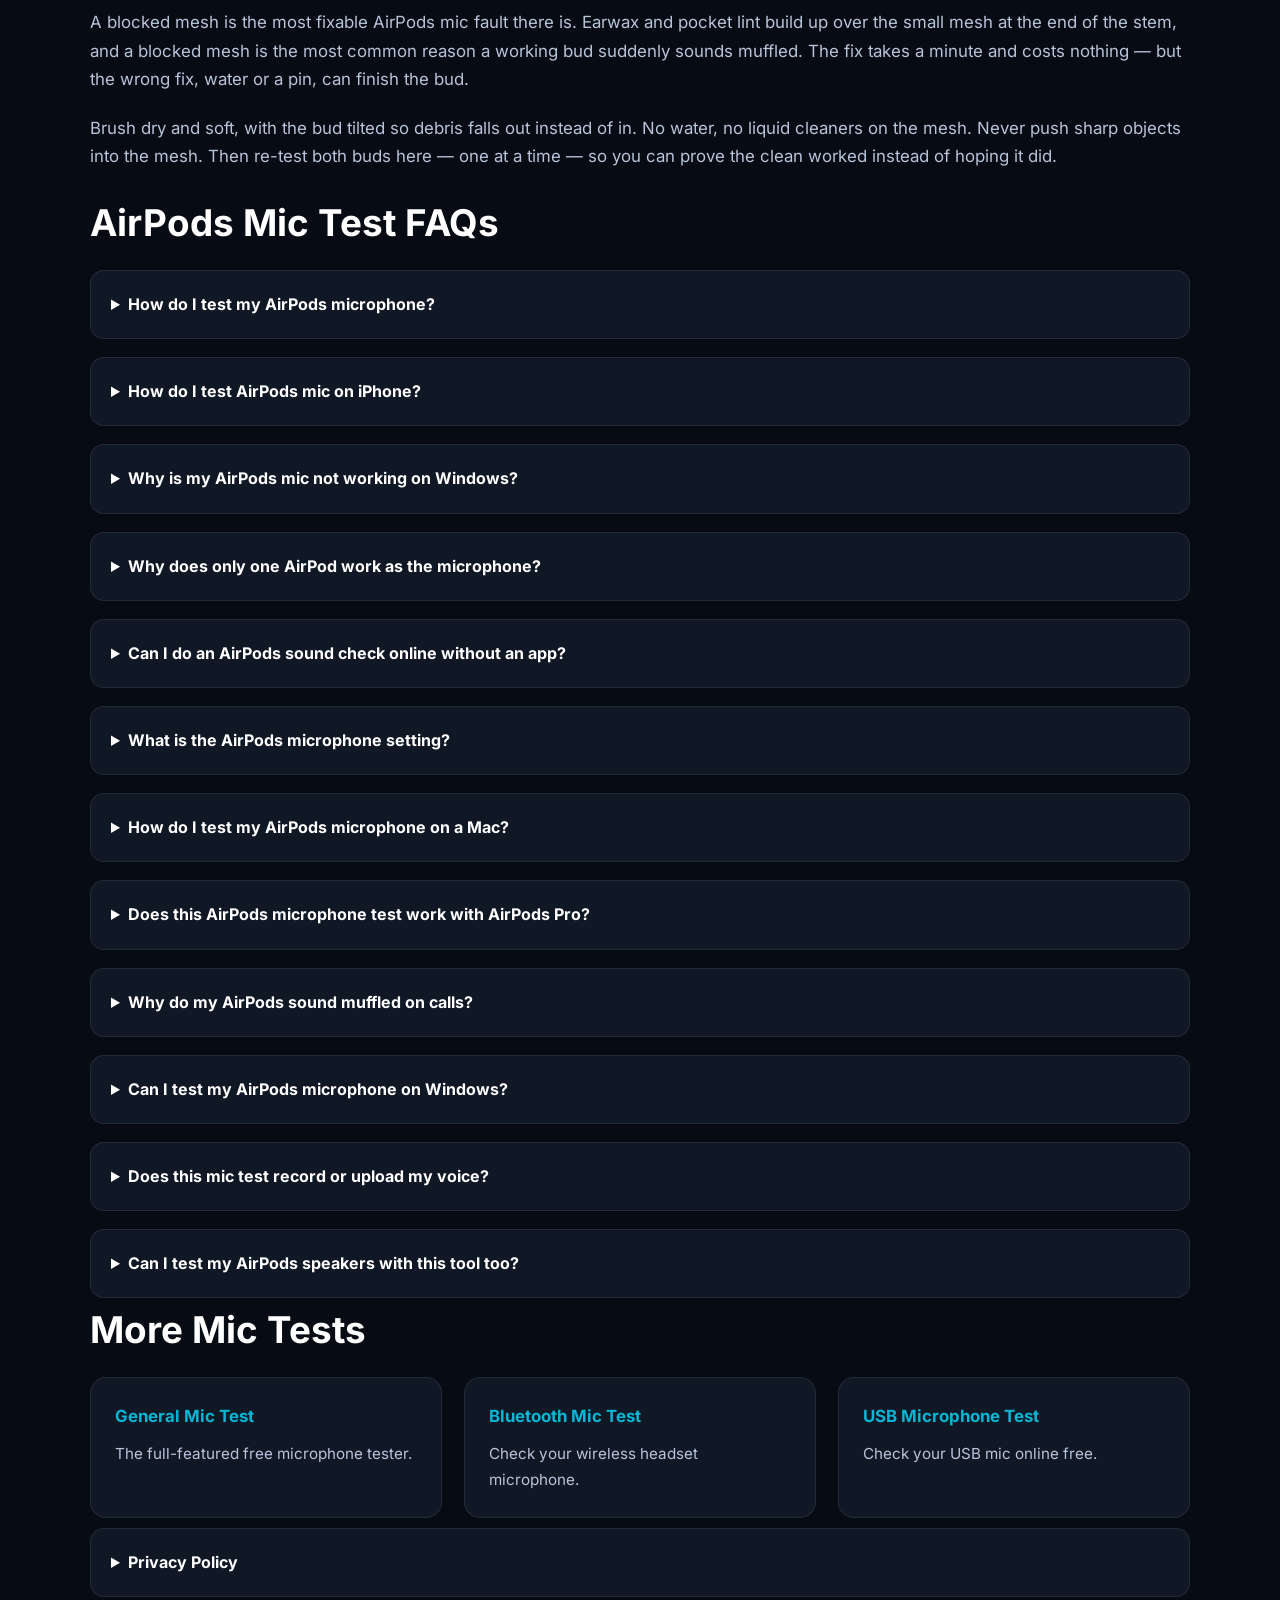
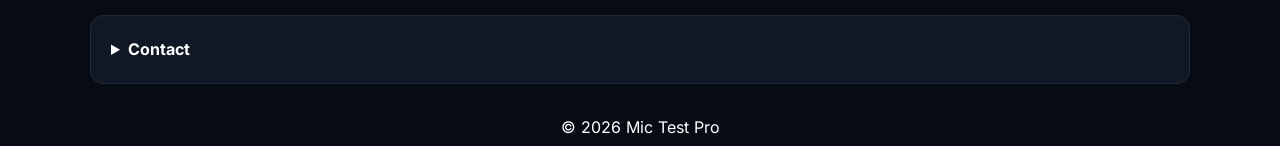
==== commit 6616fc39: "Content: describe new features (record/playback/download, speaker test, mic select, hear yourself, l" ====
--- a/airpods-mic-test.html
+++ b/airpods-mic-test.html
@@ -2005,6 +2005,21 @@
       <div class="step"><span>4</span><p>Test each bud on its own — this is the AirPods microphone test that matters most. Put one bud in its case, speak, and note the result. Then swap. If one bud passes and the other fails, the fault is that bud, not your phone or computer.</p></div>
       <div class="step"><span>5</span><p>When this test passes, open the app you are about to join and select the same AirPods device there. Testing AirPods microphone input here first means you know the buds work before the app gets a say.</p></div>
     </div>
+    <p>
+      If your computer has more than one microphone, choose your AirPods from the Microphone dropdown before you start — otherwise the test may listen to the laptop mic while you speak into the buds. The latency reading is shown in milliseconds (ms): the delay between speaking and your browser receiving the sound. Lower is better, and Bluetooth adds some delay of its own.
+    </p>
+  </div>
+</section>
+
+<section class="content-section" id="record-playback">
+  <div class="container">
+    <h2>Record Each Bud And Hear The Difference</h2>
+    <p>
+      The readings tell you a bud works; a recording tells you how it sounds. Press Record Voice, speak at your normal call volume, then stop and listen to the playback. Do it once with each bud on its own — one in its case, then swap — and a muffled or quiet bud is obvious the moment you hear the two clips side by side. Recordings run up to 60 seconds, you can download the clip as a WAV file, and the audio never leaves your browser.
+    </p>
+    <p>
+      Recording is also the honest way to check a fix. Record a few seconds before you clean the stem mesh, clean it dry as described below, then record again and compare — if the second clip is clearer, the clean worked. Two more checks live on the same panel: Test Speakers plays a short test sound through your chosen output, so you can confirm the AirPods' speakers as well as the mic, and Hear Yourself plays your own voice back live while you speak.
+    </p>
   </div>
 </section>
 
@@ -2142,6 +2157,10 @@
         <summary>Does this mic test record or upload my voice?</summary>
         <p>Only if you press Record Voice. This tool analyses the microphone in your browser so you can see the waveform and readings. If you choose to record, the recording is created and kept only in your own browser so you can play it back or download it — your audio is never uploaded or stored on any server.</p>
       </details>
+      <details>
+        <summary>Can I test my AirPods speakers with this tool too?</summary>
+        <p>Yes. Press Test Speakers and the tool plays a short test sound through your chosen output. If you hear it clearly in both buds, the listening side works; if one bud is silent or much quieter, check that bud's charge and clean its speaker mesh dry. Testing the speakers and the mic on the same page tells you which half of the AirPods is at fault.</p>
+      </details>
     </div>
   </div>
 </section>
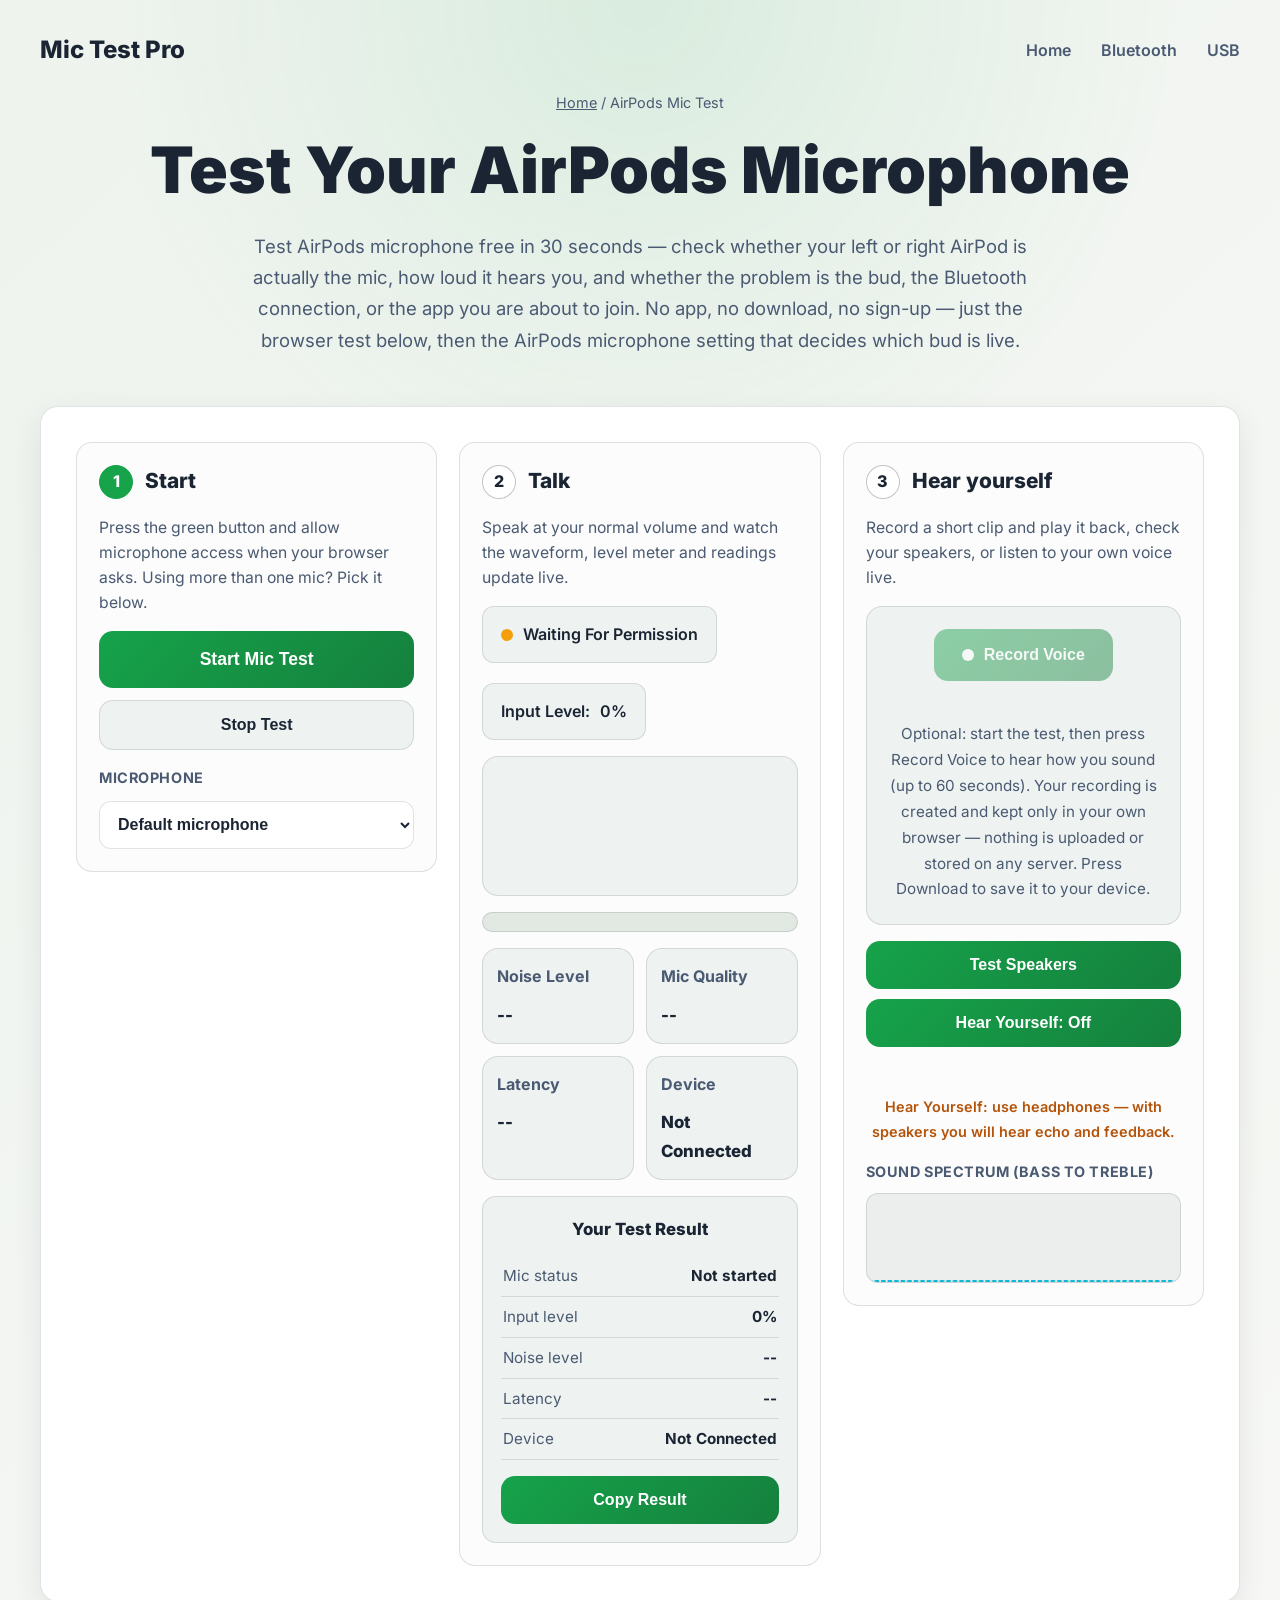
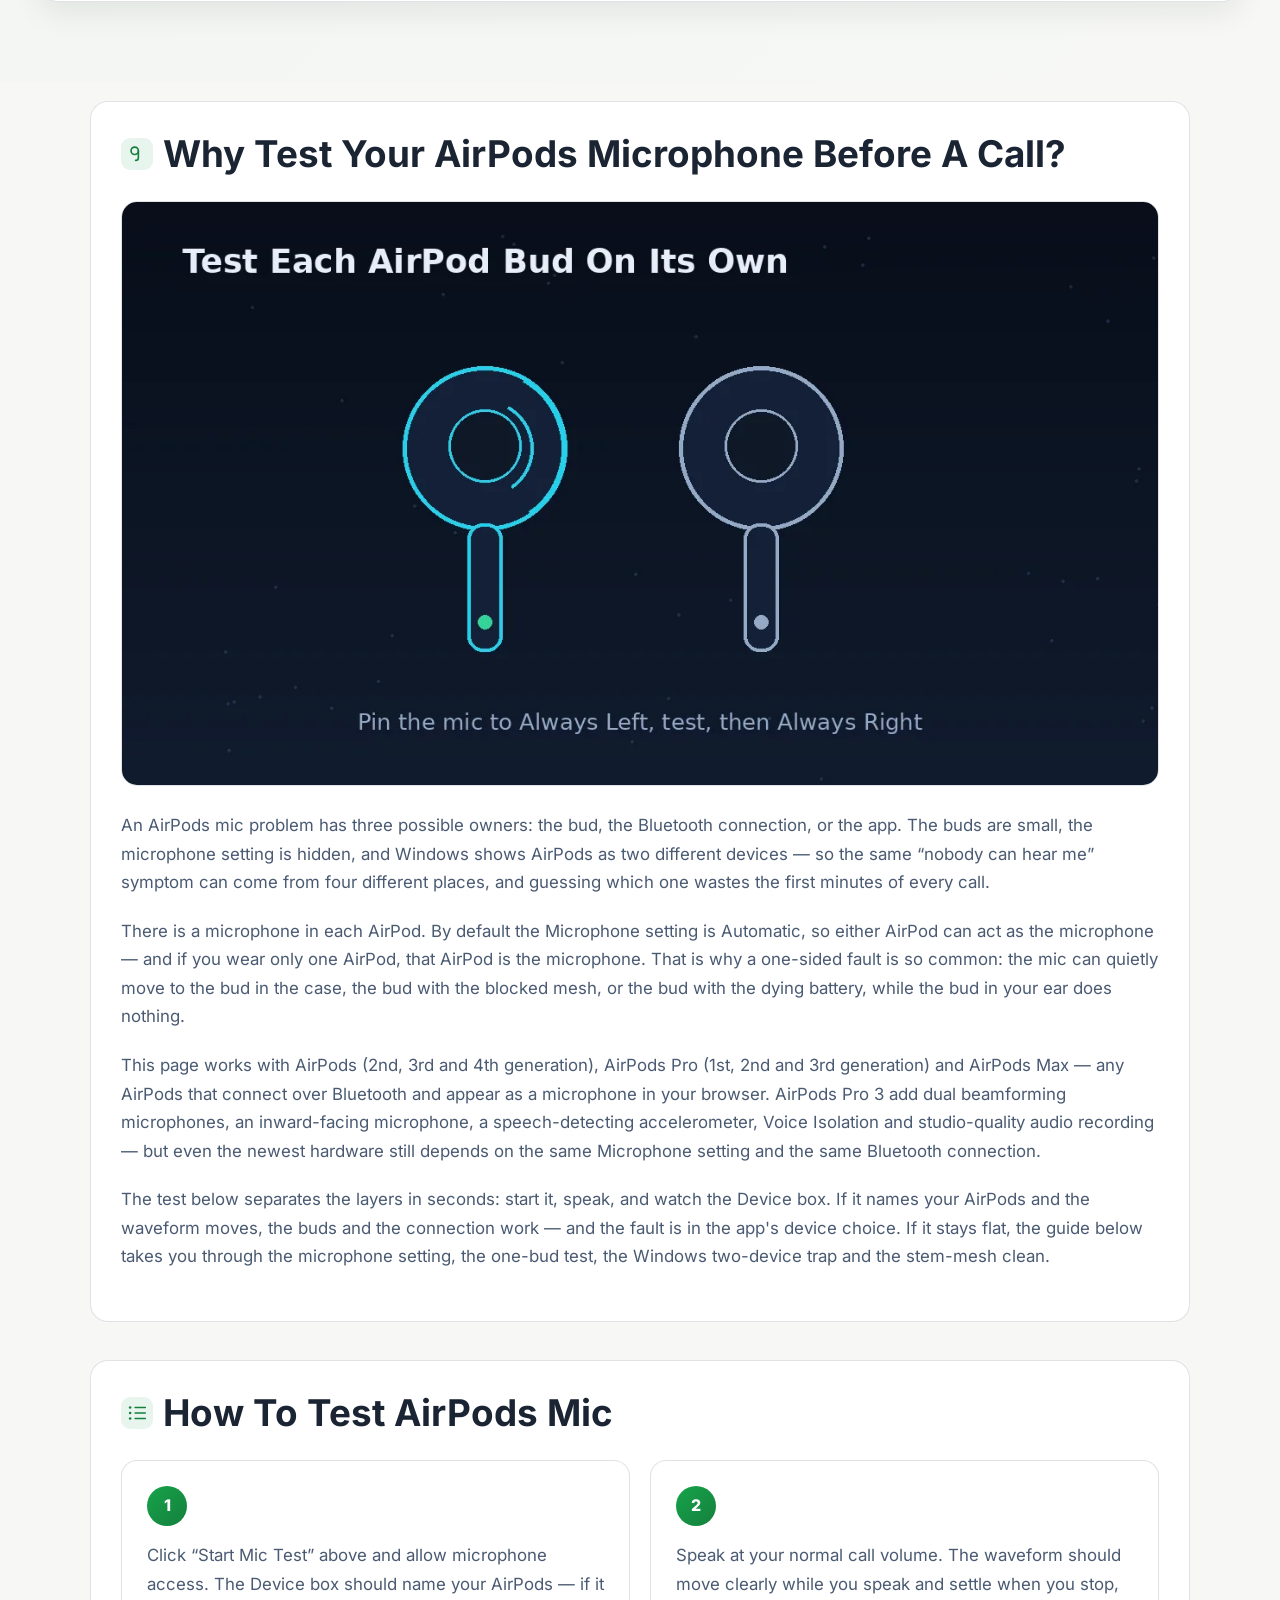
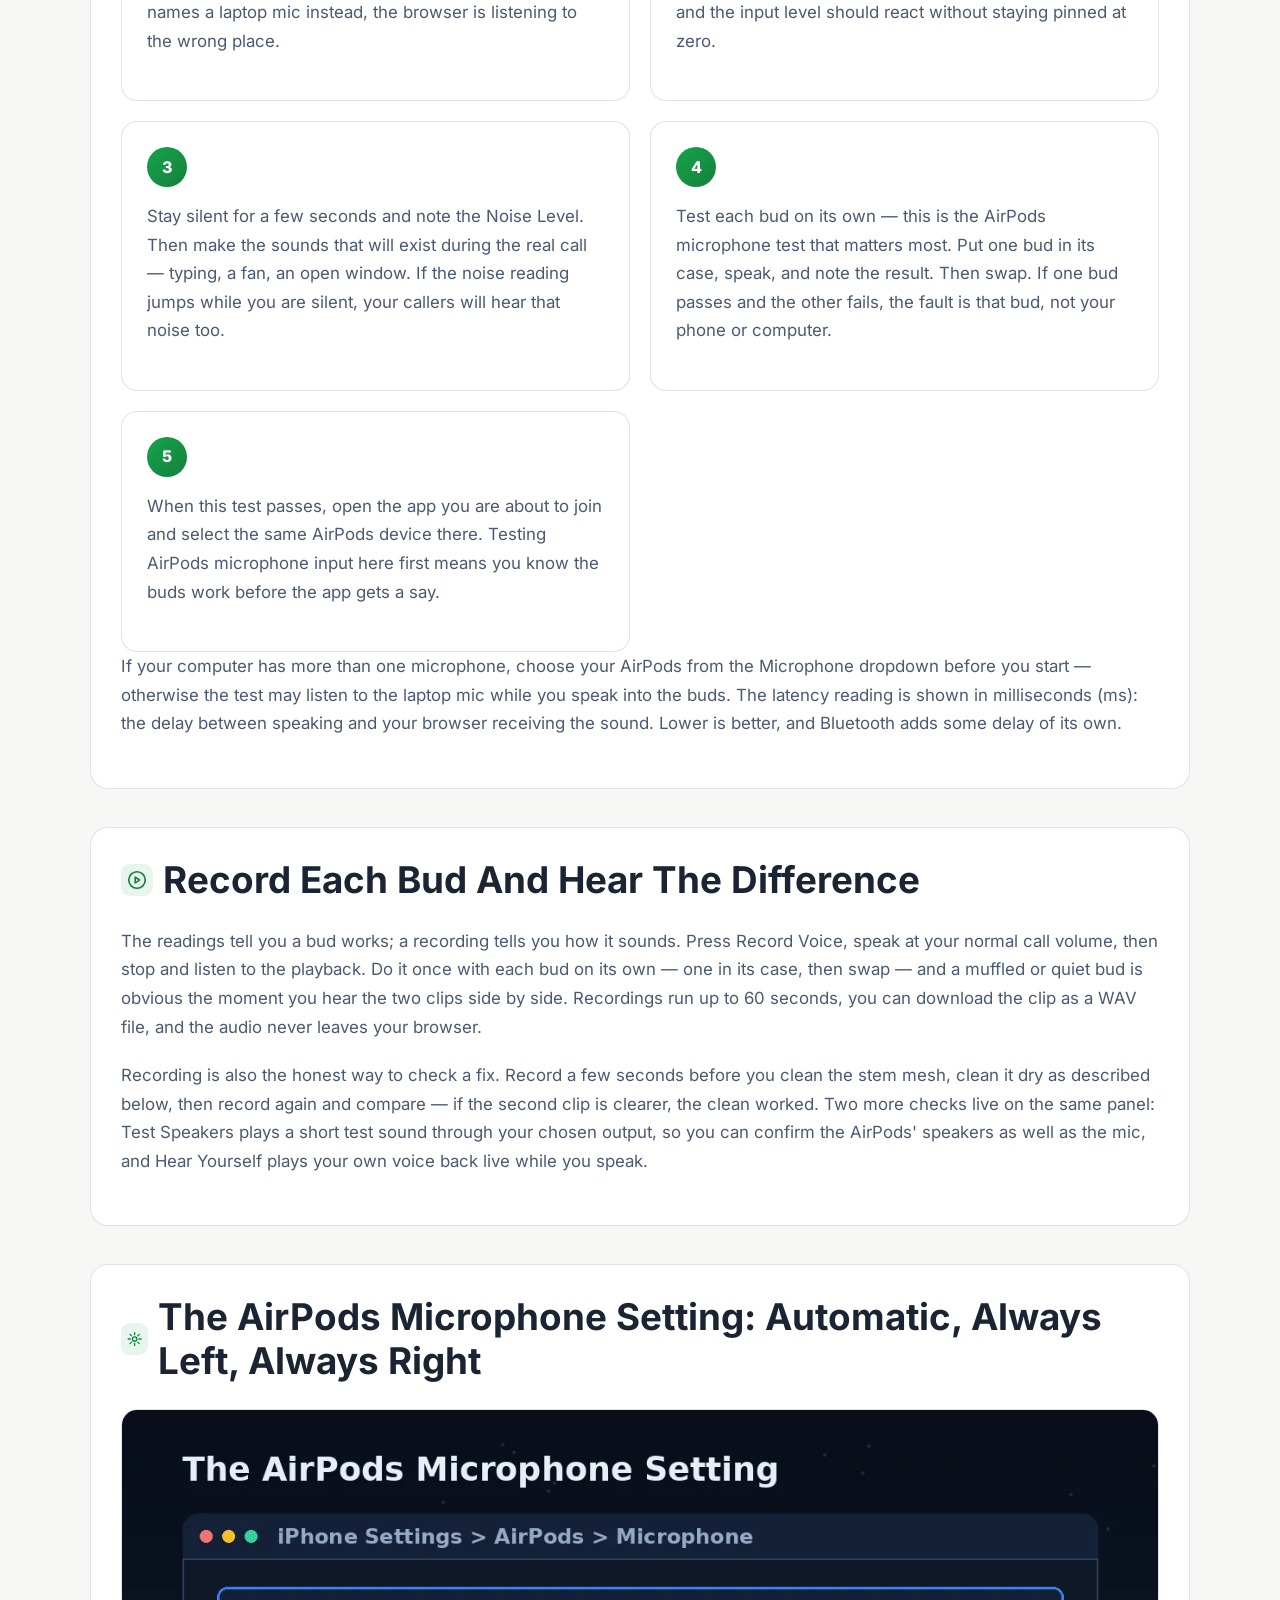
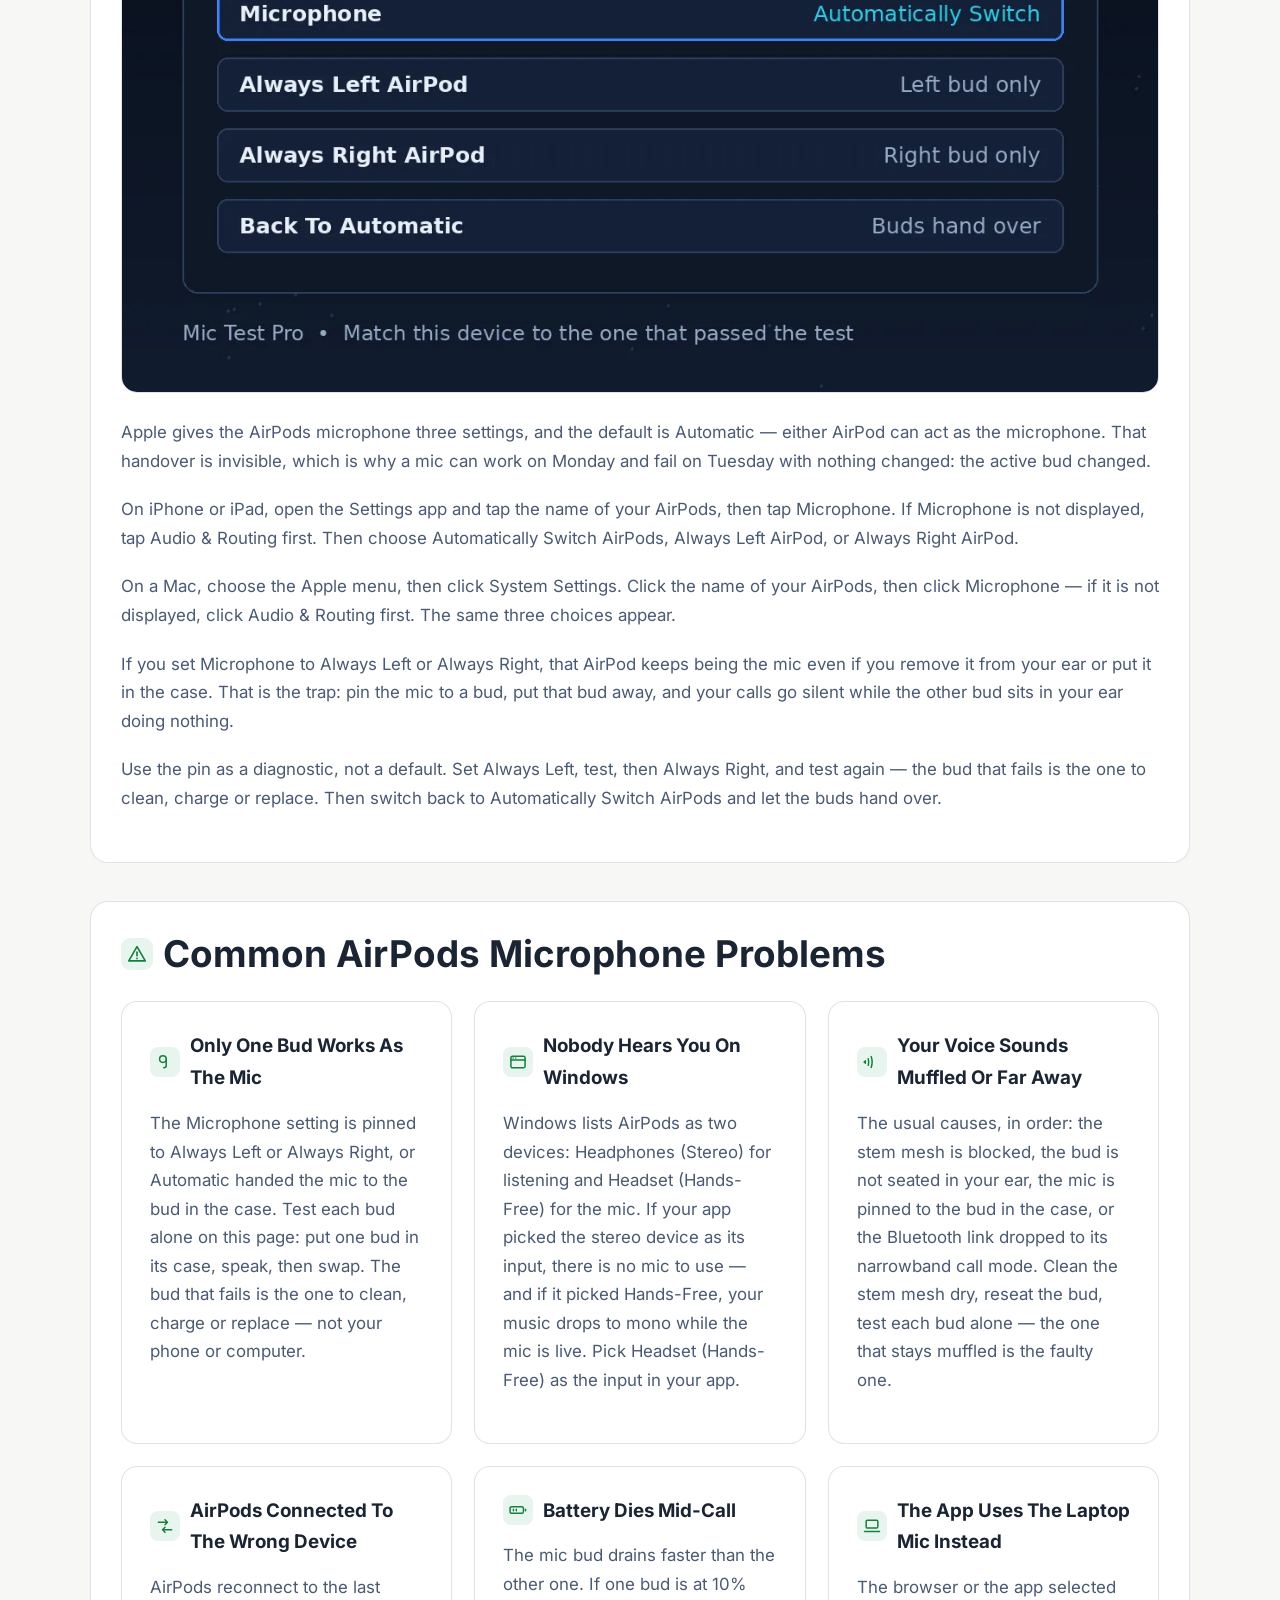
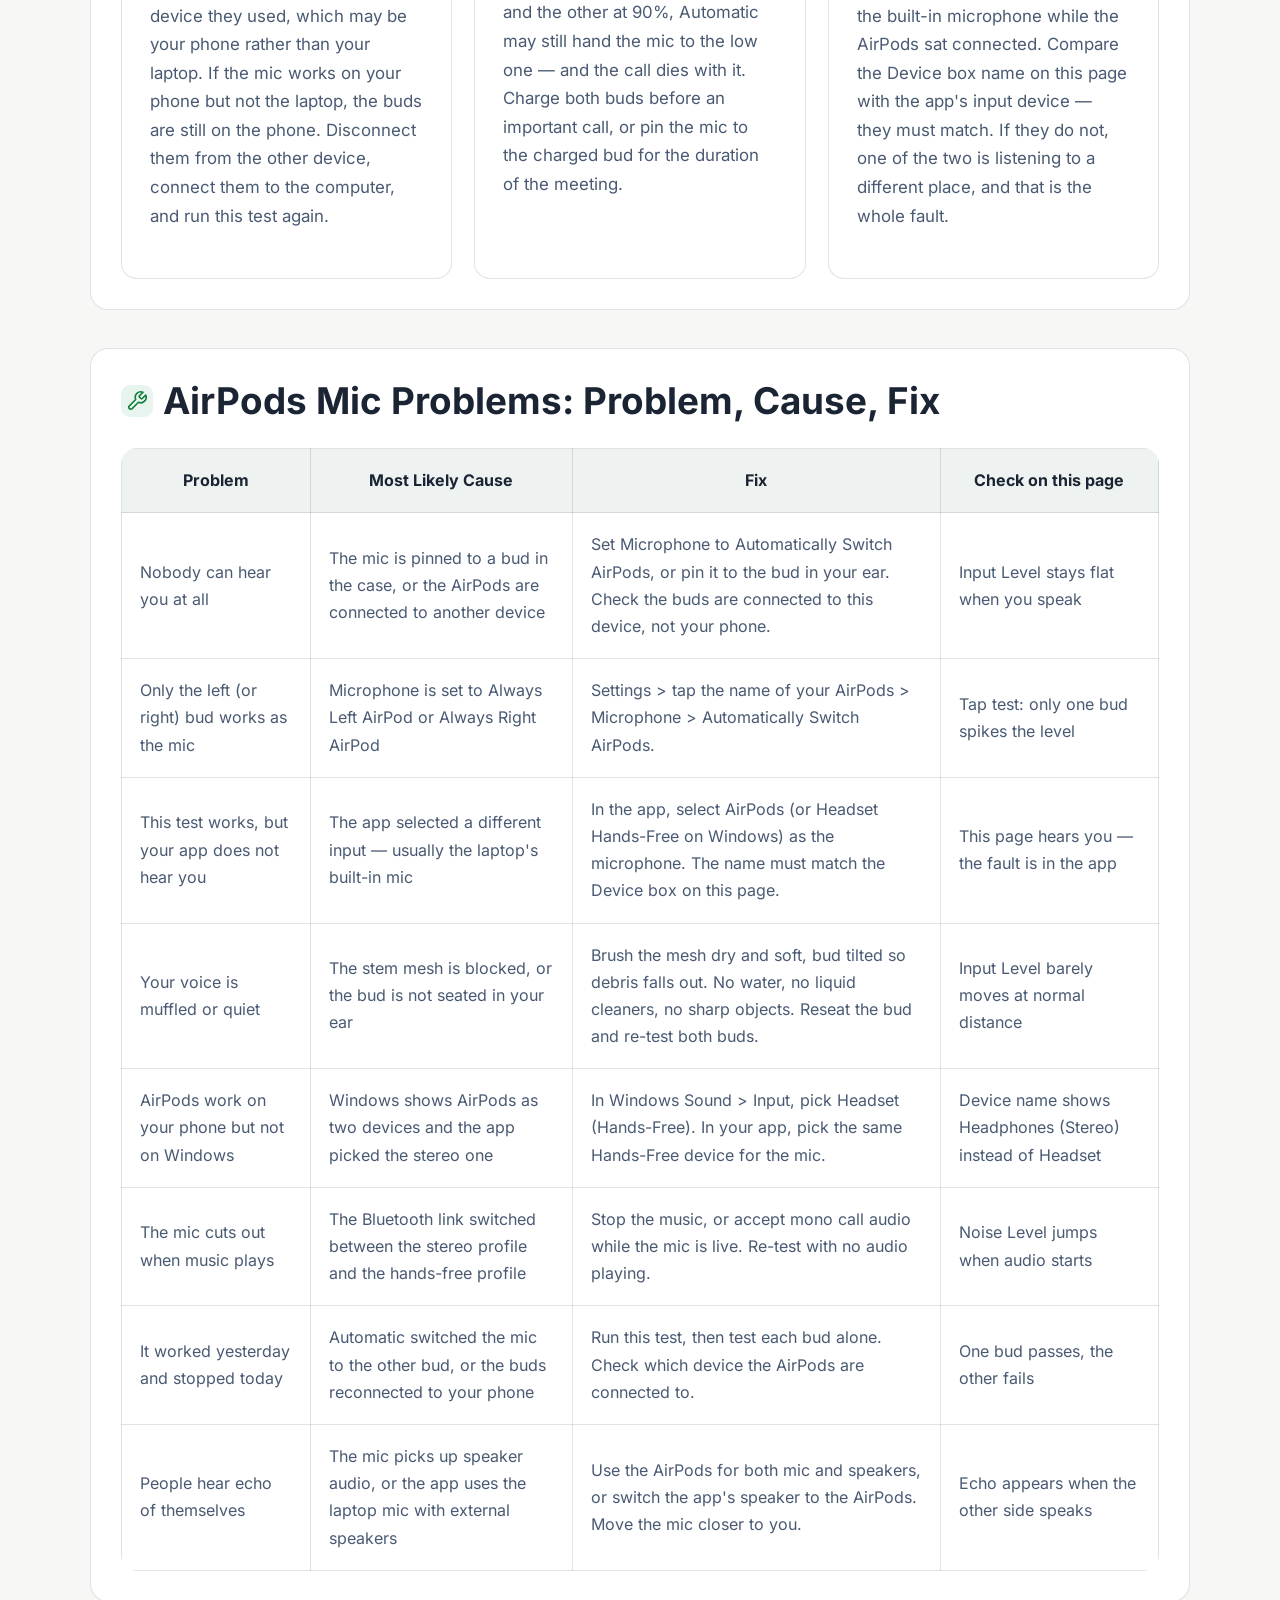
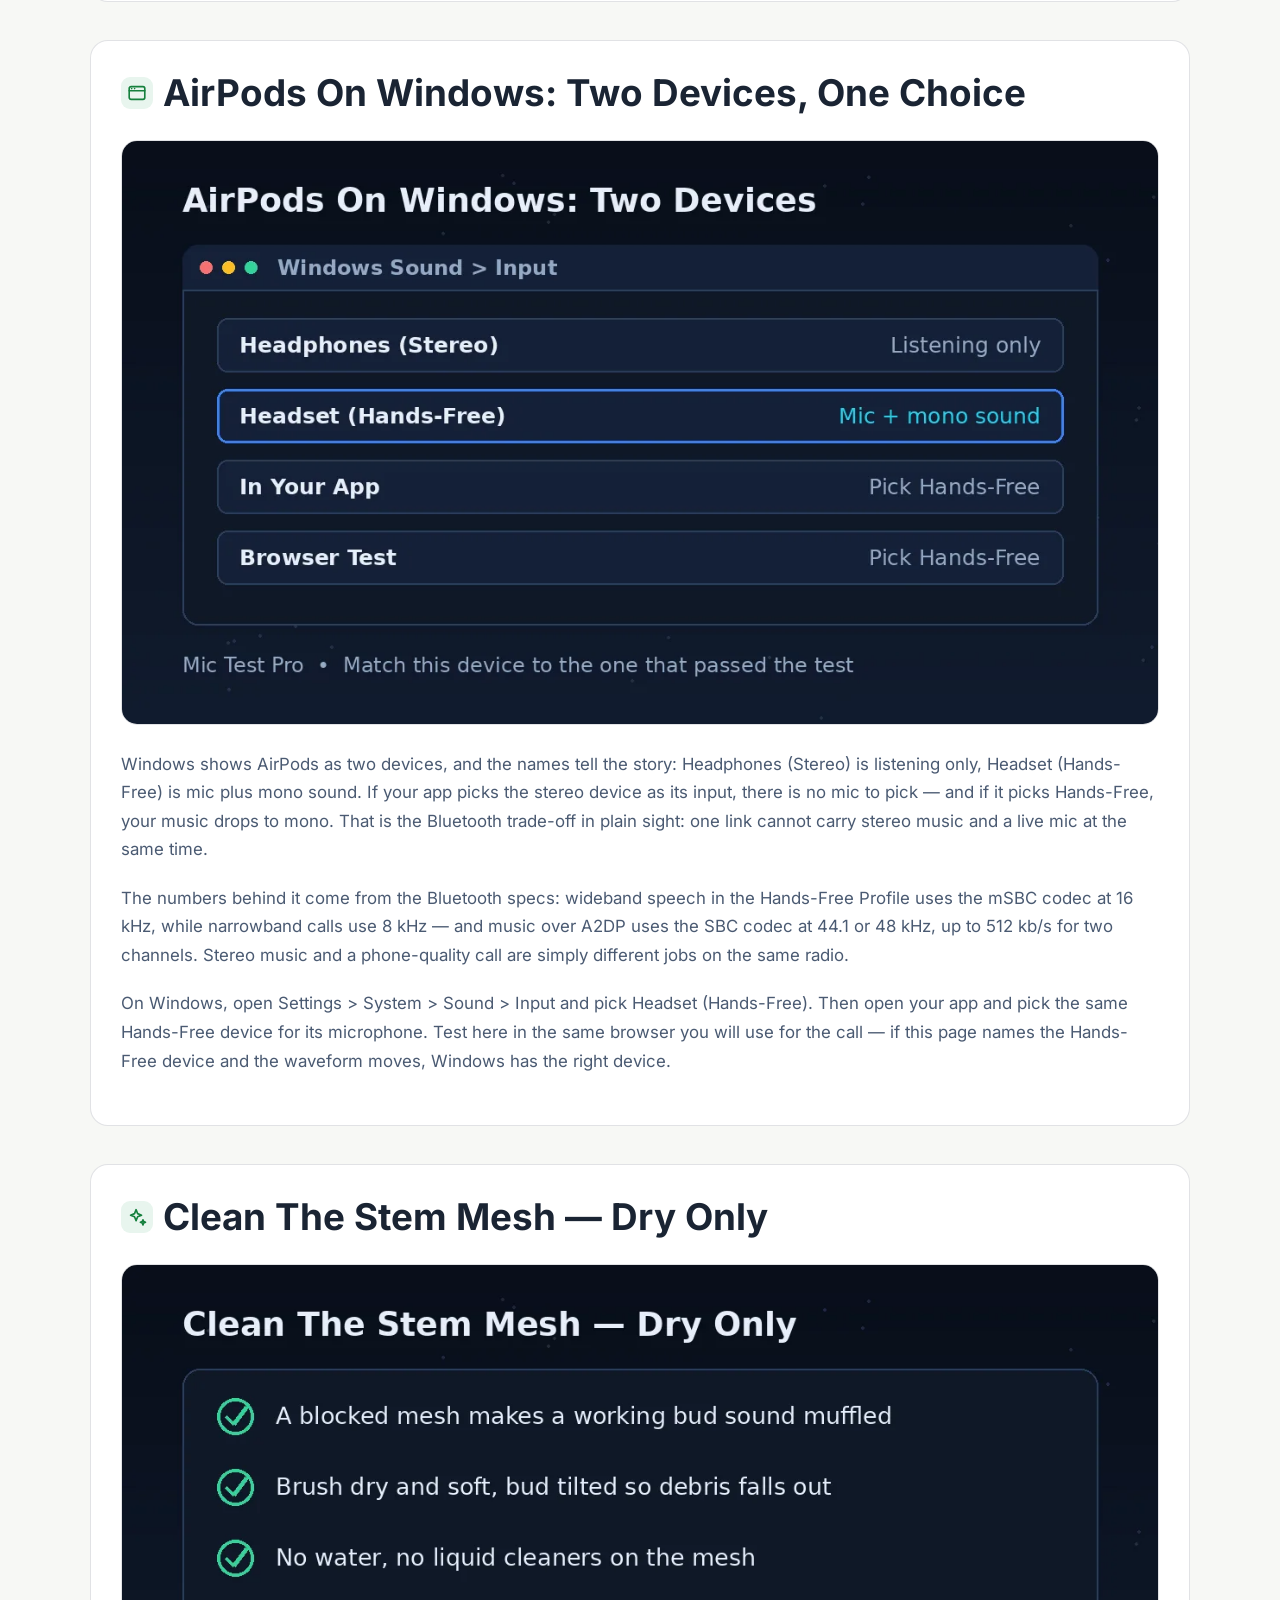
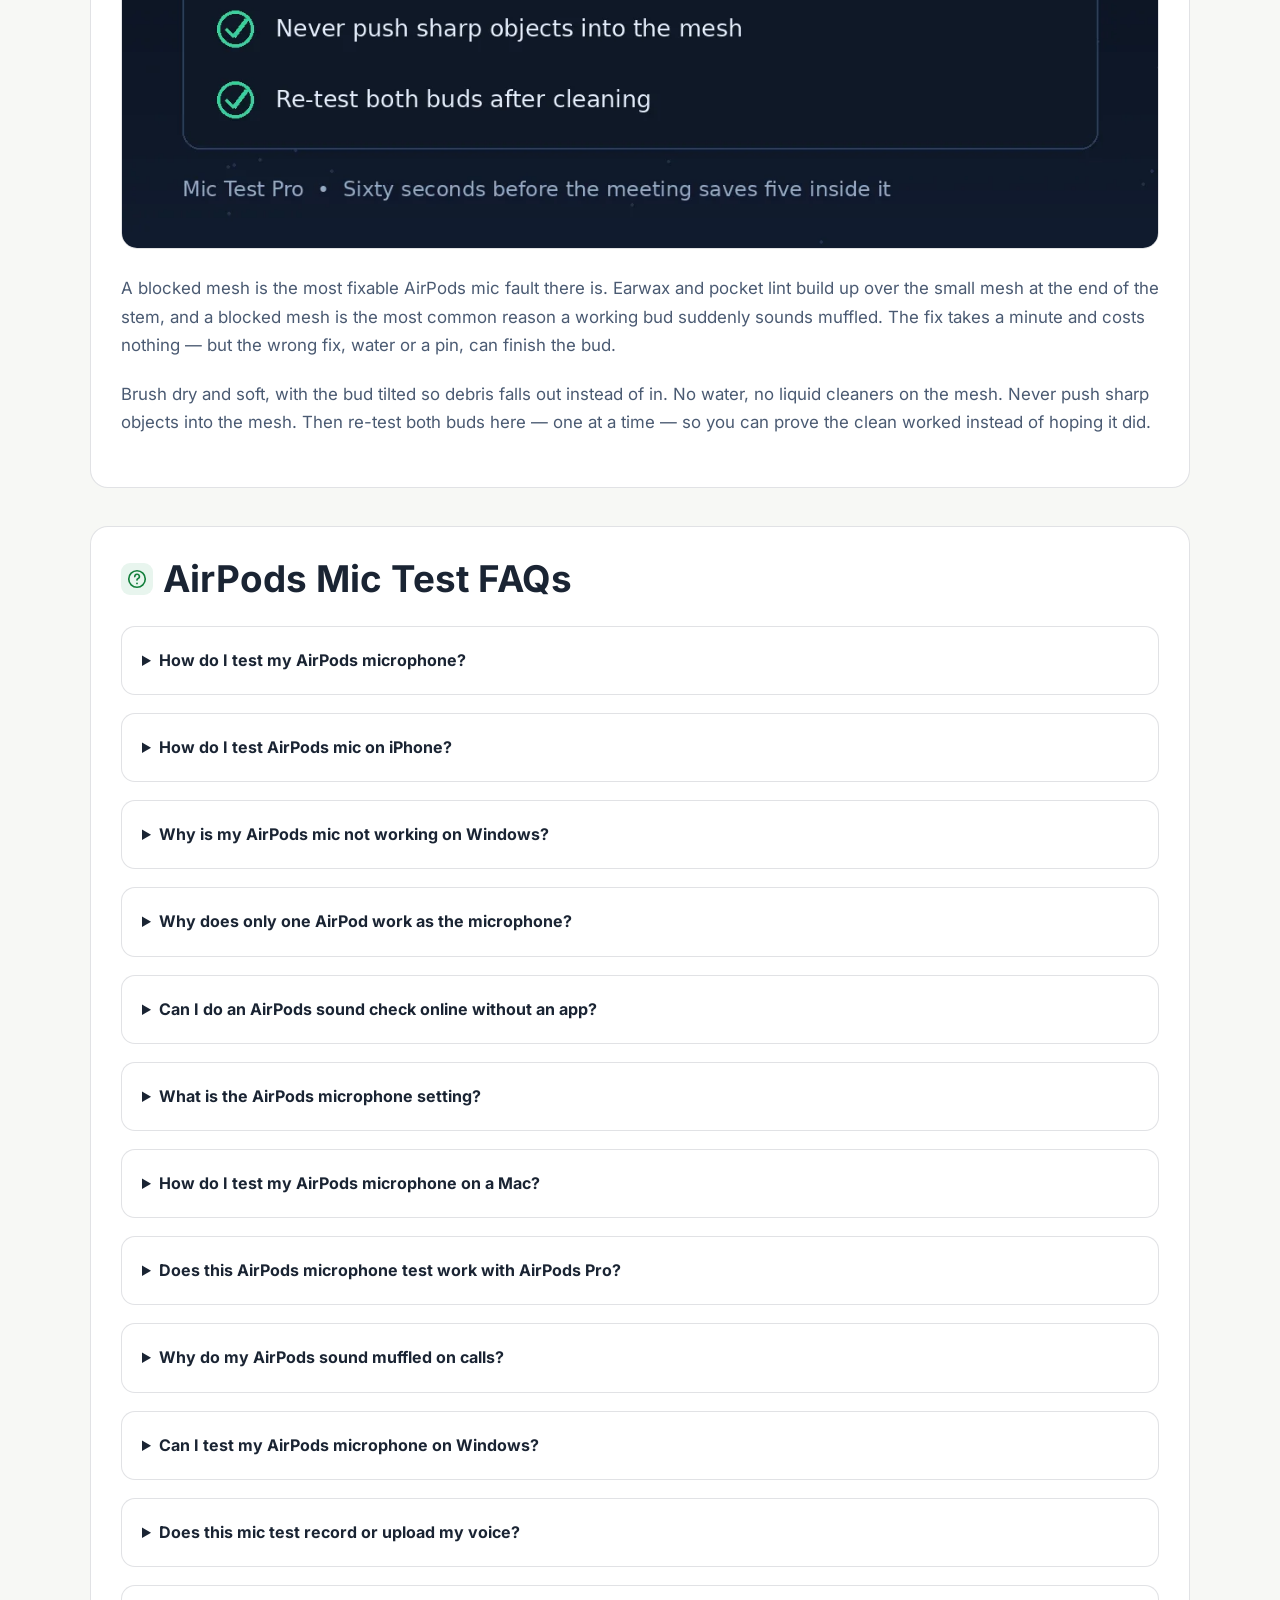
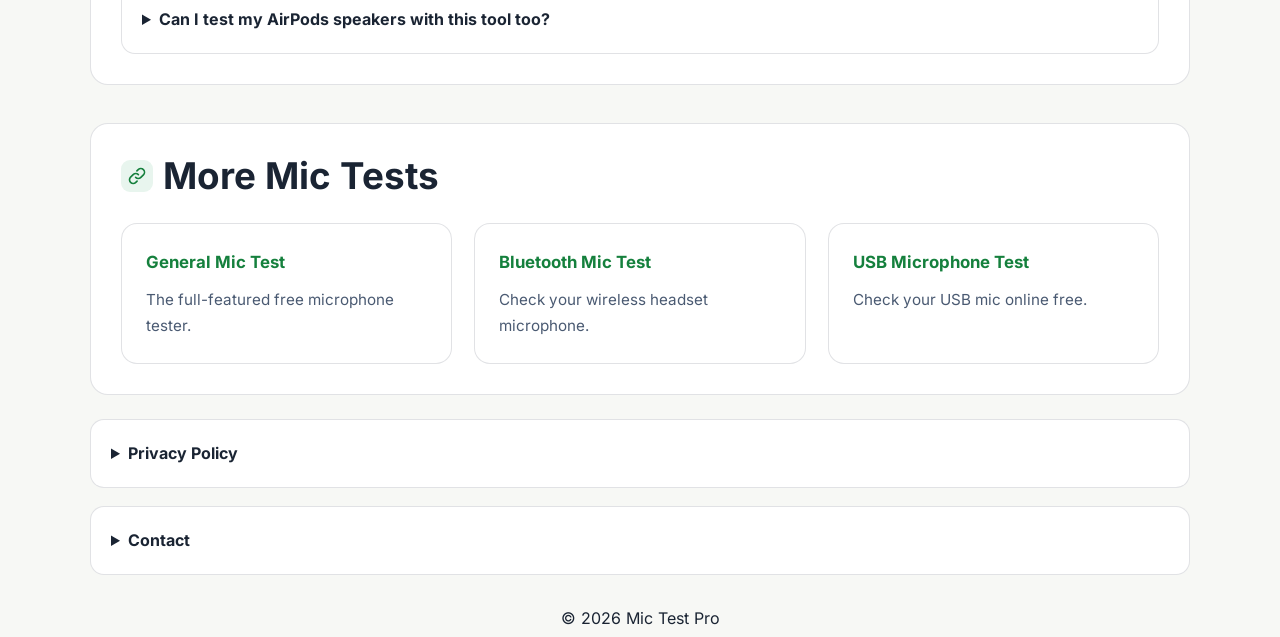
==== commit fe5e4803: "V4 light green theme on all pages (3-step tool, green record button, card hover, article cards, per-" ====
--- a/airpods-mic-test.html
+++ b/airpods-mic-test.html
@@ -46,31 +46,31 @@
 
 :root{
 
-  --bg:#070b14;
-  --card:#101826;
-  --card2:#131d2d;
-  --border:rgba(255,255,255,.08);
-
-  --text:#ffffff;
-  --text2:#b8c4d9;
-
-  --blue:#3b82f6;
-  --cyan:#06b6d4;
-  --green:#22c55e;
+  --bg:#f7f8f5;
+  --card:#ffffff;
+  --card2:#eef2f0;
+  --border:rgba(15,23,42,.12);
+
+  --text:#1a2433;
+  --text2:#4a5a72;
+
+  --blue:#16a34a;
+  --cyan:#15803d;
+  --green:#16a34a;
   --red:#ef4444;
-  --yellow:#facc15;
+  --yellow:#b45309;
 
   --gradient:
   linear-gradient(
   135deg,
-  #0f172a 0%,
-  #07111f 100%
+  #eef3ee 0%,
+  #f7f8f5 100%
   );
 
   --radius:18px;
 
   --shadow:
-  0 10px 40px rgba(0,0,0,.35);
+  0 10px 30px rgba(15,23,42,.08);
 
 }
 
@@ -108,7 +108,7 @@
   background:
   radial-gradient(
   circle at top,
-  rgba(59,130,246,.12),
+  rgba(22,163,74,.10),
   transparent 30%
   ),
   var(--gradient);
@@ -145,7 +145,7 @@
 
   font-weight:800;
 
-  color:white;
+  color:#1a2433;
 
 }
 
@@ -171,7 +171,7 @@
 
 .nav-links a:hover{
 
-  color:white;
+  color:#1a2433;
 
 }
 
@@ -222,7 +222,7 @@
 .tool-card{
 
   background:
-  rgba(16,24,38,.9);
+  #ffffff;
 
   border:
   1px solid var(--border);
@@ -276,7 +276,7 @@
 
   gap:10px;
 
-  color:white;
+  color:#1a2433;
 
   font-weight:600;
 
@@ -322,7 +322,7 @@
 .visualizer-wrap{
 
   background:
-  #050b15;
+  #eef2f0;
 
   border-radius:
   16px;
@@ -364,7 +364,7 @@
   height:20px;
 
   background:
-  #09111c;
+  #e2e8e2;
 
   border-radius:
   100px;
@@ -456,9 +456,9 @@
 #stopBtn{
 
   background:
-  rgba(255,255,255,.06);
-
-  color:white;
+  #eef2f0;
+
+  color:#1a2433;
 
   border:
   1px solid var(--border);
@@ -591,7 +591,7 @@
 
 .toc a{
 
-  color:#8db8ff;
+  color:#15803d;
 
   text-decoration:none;
 
@@ -601,7 +601,7 @@
 
 .toc a:hover{
 
-  color:white;
+  color:#14532d;
 
 }
 
@@ -641,10 +641,12 @@
 .step:hover{
 
   transform:
-  translateY(-4px);
+  translateY(-2px);
+
+  box-shadow:0 8px 20px rgba(22,163,74,.12);
 
   border-color:
-  rgba(59,130,246,.4);
+  rgba(22,163,74,.45);
 
 }
 
@@ -673,6 +675,8 @@
 
   font-weight:800;
 
+  color:#fff;
+
 }
 
 /* =========================
@@ -711,10 +715,12 @@
 .feature-card:hover{
 
   transform:
-  translateY(-4px);
+  translateY(-2px);
+
+  box-shadow:0 8px 20px rgba(22,163,74,.12);
 
   border-color:
-  rgba(59,130,246,.4);
+  rgba(22,163,74,.45);
 
 }
 .step-card{
@@ -725,10 +731,12 @@
 .step-card:hover{
 
 transform:
-translateY(-4px);
+translateY(-2px);
+
+  box-shadow:0 8px 20px rgba(22,163,74,.12);
 
 border-color:
-rgba(59,130,246,.4);
+rgba(22,163,74,.45);
 
 }
 
@@ -836,10 +844,12 @@
 details:hover{
 
   transform:
-  translateY(-4px);
+  translateY(-2px);
+
+  box-shadow:0 8px 20px rgba(22,163,74,.12);
 
   border-color:
-  rgba(59,130,246,.4);
+  rgba(22,163,74,.45);
 
 }
 
@@ -896,7 +906,7 @@
 
   text-decoration:none;
 
-  color:white;
+  color:#1a2433;
 
 }
 
@@ -1055,7 +1065,7 @@
 
   text-decoration:none;
 
-  color:white;
+  color:#1a2433;
 
   display:block;
 
@@ -1065,9 +1075,11 @@
 
 .related-card:hover{
 
-  transform:translateY(-4px);
-
-  border-color:rgba(59,130,246,.4);
+  transform:translateY(-2px);
+
+  box-shadow:0 8px 20px rgba(22,163,74,.12);
+
+  border-color:rgba(22,163,74,.45);
 
 }
 
@@ -1209,8 +1221,8 @@
   background:
   linear-gradient(
   135deg,
-  var(--red),
-  #f97316
+  var(--blue),
+  var(--cyan)
   );
 
   color:white;
@@ -1596,7 +1608,7 @@
 
   height:90px;
 
-  background:rgba(0,0,0,.35);
+  background:rgba(15,23,42,.06);
 
   border:
   1px solid var(--border);
@@ -1698,6 +1710,79 @@
   }
 
 }
+
+/* === V4: MicChecker-style 3-step tool (scoped overrides) === */
+.hero-content{max-width:1200px}
+.mc-steps{display:grid;grid-template-columns:repeat(3,1fr);gap:22px;text-align:left;align-items:start}
+.mc-step{background:#fbfcfb;border:1px solid var(--border);border-radius:16px;padding:22px;display:flex;flex-direction:column;gap:16px}
+.mc-step-head{display:flex;align-items:center;gap:12px}
+.mc-num{width:34px;height:34px;border-radius:50%;background:#ffffff;border:1.5px solid rgba(15,23,42,.25);color:#1a2433;font-weight:800;display:flex;align-items:center;justify-content:center;flex:none;font-size:1rem}
+.mc-step:first-child .mc-num{background:#16a34a;border-color:#16a34a;color:#fff}
+.mc-step-head h3{font-size:1.3rem;font-weight:800;color:#1a2433;line-height:1.2}
+.mc-step-sub{color:#4a5a72;font-size:.98rem;line-height:1.6}
+.mc-step .status-row{margin-bottom:0}
+.mc-step .visualizer-wrap{margin-bottom:0;padding:14px}
+.mc-step #visualizer{height:110px}
+.mc-step .meter-wrap{margin-bottom:0}
+.mc-step .tool-actions{margin-bottom:0;flex-direction:column;align-items:stretch;gap:12px}
+.mc-step #startBtn{width:100%;padding:18px 28px;font-size:1.1rem}
+.mc-step #stopBtn{width:100%}
+.mc-step .record-panel{margin-bottom:0}
+.mc-step .extras-row{margin-bottom:0;flex-direction:column;align-items:stretch;gap:10px}
+.mc-step .extras-label{text-align:left}
+.mc-step .mic-select{width:100%}
+.mc-step .extras-btn{width:100%}
+.mc-step .extras-status{margin-bottom:0}
+.mc-step .monitor-warning{margin-bottom:0}
+.mc-step .spectrum-wrap{margin-bottom:0}
+.mc-step .tool-grid{grid-template-columns:repeat(2,1fr);gap:12px}
+.mc-step .info-card{padding:14px}
+.mc-step .info-card p{font-size:1.05rem}
+.mc-step .summary-card{background:var(--card2)}
+.dot{background:#f59e0b}
+@media(max-width:900px){.mc-steps{grid-template-columns:1fr}}
+/* === V4: card hover (subtle, green-matching) === */
+.info-card,.affiliate-card,.summary-card,.mc-step{transition:.2s}
+.info-card:hover,.affiliate-card:hover,.summary-card:hover,.mc-step:hover{border-color:rgba(22,163,74,.45);transform:translateY(-2px);box-shadow:0 8px 20px rgba(22,163,74,.12)}
+
+/* === V4: article section cards (main only; footer excluded) === */
+main .content-section > .container{
+  background:#ffffff;
+  border:1px solid var(--border);
+  border-radius:18px;
+  padding:30px;
+  margin-top:14px;
+  margin-bottom:14px;
+  transition:.2s;
+}
+main .content-section > .container:hover{
+  border-color:rgba(22,163,74,.45);
+  transform:translateY(-2px);
+  box-shadow:0 8px 20px rgba(22,163,74,.12);
+}
+.benefit-list{list-style:none;padding-left:0}
+.benefit-list li{
+  background:#f1f5fb;
+  border:1px solid var(--border);
+  border-radius:12px;
+  padding:14px 18px;
+  transition:.2s;
+}
+.benefit-list li:hover{
+  border-color:rgba(22,163,74,.45);
+  transform:translateY(-2px);
+  box-shadow:0 8px 20px rgba(22,163,74,.12);
+}
+@media(max-width:700px){
+  main .content-section > .container{padding:20px 16px}
+}
+
+/* === V4: heading icons (green chip) === */
+.h2-icon{width:32px;height:32px;padding:5px;background:#e8f5ee;border-radius:9px;stroke:#15803d;stroke-width:1.8;vertical-align:-9px}
+.h2-icon [fill="#22D3EE"]{fill:#15803d}
+main .content-section h2:has(.h2-icon){display:flex;align-items:center}
+.card-icon{width:30px;height:30px;padding:5px;background:#e8f5ee;border-radius:8px;flex:none}
+.feature-card h3{display:flex;align-items:center;gap:10px}
 </style>
   
   
@@ -1837,10 +1922,34 @@
       Test AirPods microphone free in 30 seconds — check whether your left or right AirPod is actually the mic, how loud it hears you, and whether the problem is the bud, the Bluetooth connection, or the app you are about to join. No app, no download, no sign-up — just the browser test below, then the AirPods microphone setting that decides which bud is live.
     </p>
 
-    <section class="tool-card">
+    <section class="tool-card mc-card">
 
       <h2 class="sr-only">Microphone Test Results</h2>
-<div class="status-row">
+
+      <div class="mc-steps">
+
+        <div class="mc-step">
+          <div class="mc-step-head"><span class="mc-num">1</span><h3>Start</h3></div>
+          <p class="mc-step-sub">Press the green button and allow microphone access when your browser asks. Using more than one mic? Pick it below.</p>
+          <div class="tool-actions">
+        <button id="startBtn" aria-label="Start microphone test">Start Mic Test</button>
+        <button id="stopBtn" aria-label="Stop microphone test">Stop Test</button>
+      </div>
+          <div class="extras-row">
+
+          <label class="extras-label" for="micSelect">Microphone</label>
+
+          <select id="micSelect" class="mic-select" aria-label="Choose which microphone to test">
+            <option value="">Default microphone</option>
+          </select>
+
+        </div>
+        </div>
+
+        <div class="mc-step">
+          <div class="mc-step-head"><span class="mc-num">2</span><h3>Talk</h3></div>
+          <p class="mc-step-sub">Speak at your normal volume and watch the waveform, level meter and readings update live.</p>
+          <div class="status-row">
         <div class="status-box">
           <span class="dot"></span>
           <span id="micStatus">Waiting For Permission</span>
@@ -1850,125 +1959,104 @@
           <span id="volumeText">0%</span>
         </div>
       </div>
-
-      <div class="visualizer-wrap">
+          <div class="visualizer-wrap">
         <canvas id="visualizer" role="img" aria-label="Live microphone waveform visualizer"></canvas>
       </div>
-
-      <div class="meter-wrap">
+          <div class="meter-wrap">
         <div class="meter-bar">
           <div class="meter-fill" id="meterFill"></div>
         </div>
       </div>
-
-      <div class="tool-actions">
-        <button id="startBtn" aria-label="Start microphone test">Start Mic Test</button>
-        <button id="stopBtn" aria-label="Stop microphone test">Stop Test</button>
-      </div>
-
-      <div class="record-panel">
-
-        <div class="record-row">
-
-          <button id="recordBtn" aria-label="Record your voice" disabled>
-            <span class="record-dot"></span>
-            <span id="recordBtnText">Record Voice</span>
-          </button>
-
-          <span id="recordTimer" class="record-timer" hidden>00:00</span>
-
-        </div>
-
-        <p id="recordStatus" class="record-status" role="status" aria-live="polite"></p>
-
-        <div id="playbackWrap" class="playback-wrap" hidden>
-
-          <audio id="playbackAudio" controls aria-label="Play back your recording"></audio>
-
-          <a id="downloadBtn" class="download-btn" href="#" download="mic-test-recording.wav">Download Recording (.wav)</a>
-
-        </div>
-
-        <p class="record-note">
-          Optional: start the test, then press Record Voice to hear how you sound (up to 60 seconds). Your recording is created and kept only in your own browser — nothing is uploaded or stored on any server. Press Download to save it to your device.
-        </p>
-
-      </div>
-
-      <div class="extras-panel">
-
-        <div class="extras-row">
-
-          <label class="extras-label" for="micSelect">Microphone</label>
-
-          <select id="micSelect" class="mic-select" aria-label="Choose which microphone to test">
-            <option value="">Default microphone</option>
-          </select>
-
-        </div>
-
-        <div class="extras-row">
-
-          <button id="speakerBtn" class="extras-btn" aria-label="Play a test sound to check your speakers or headphones">
-            Test Speakers
-          </button>
-
-          <button id="monitorBtn" class="extras-btn monitor-btn" aria-pressed="false" aria-label="Hear your own voice through your headphones">
-            <span id="monitorBtnText">Hear Yourself: Off</span>
-          </button>
-
-        </div>
-
-        <p id="speakerStatus" class="extras-status" role="status" aria-live="polite"></p>
-
-        <p id="monitorStatus" class="extras-status" role="status" aria-live="polite"></p>
-
-        <p class="monitor-warning">
-          Hear Yourself: use headphones — with speakers you will hear echo and feedback.
-        </p>
-
-        <div class="spectrum-wrap">
-
-          <span class="extras-label">Sound spectrum (bass to treble)</span>
-
-          <canvas id="spectrumCanvas" role="img" aria-label="Live sound spectrum bars, bass on the left to treble on the right"></canvas>
-
-        </div>
-
-        <div class="summary-card">
-
-          <h3 class="summary-title">Your Test Result</h3>
-
-          <div class="summary-row"><span>Mic status</span><span id="sumStatus">Not started</span></div>
-
-          <div class="summary-row"><span>Input level</span><span id="sumLevel">0%</span></div>
-
-          <div class="summary-row"><span>Noise level</span><span id="sumNoise">--</span></div>
-
-          <div class="summary-row"><span>Latency</span><span id="sumLatency">--</span></div>
-
-          <div class="summary-row"><span>Device</span><span id="sumDevice">Not Connected</span></div>
-
-          <div class="extras-row">
-
-            <button id="copyResultBtn" class="extras-btn" aria-label="Copy your test result as text">
-              Copy Result
-            </button>
-
-          </div>
-
-          <p id="copyStatus" class="extras-status" role="status" aria-live="polite"></p>
-
-        </div>
-
-      </div>
-
-      <div class="tool-grid">
+          <div class="tool-grid">
         <div class="info-card"><h3>Noise Level</h3><p id="noiseLevel">--</p></div>
         <div class="info-card"><h3>Mic Quality</h3><p id="qualityLevel">--</p></div>
         <div class="info-card"><h3>Latency</h3><p id="latencyLevel">--</p></div>
         <div class="info-card"><h3>Device</h3><p id="deviceName">Not Connected</p></div>
       </div>
+          <div class="summary-card">
+
+          <h3 class="summary-title">Your Test Result</h3>
+
+          <div class="summary-row"><span>Mic status</span><span id="sumStatus">Not started</span></div>
+
+          <div class="summary-row"><span>Input level</span><span id="sumLevel">0%</span></div>
+
+          <div class="summary-row"><span>Noise level</span><span id="sumNoise">--</span></div>
+
+          <div class="summary-row"><span>Latency</span><span id="sumLatency">--</span></div>
+
+          <div class="summary-row"><span>Device</span><span id="sumDevice">Not Connected</span></div>
+
+          <div class="extras-row">
+
+            <button id="copyResultBtn" class="extras-btn" aria-label="Copy your test result as text">
+              Copy Result
+            </button>
+
+          </div>
+
+          <p id="copyStatus" class="extras-status" role="status" aria-live="polite"></p>
+
+        </div>
+        </div>
+
+        <div class="mc-step">
+          <div class="mc-step-head"><span class="mc-num">3</span><h3>Hear yourself</h3></div>
+          <p class="mc-step-sub">Record a short clip and play it back, check your speakers, or listen to your own voice live.</p>
+          <div class="record-panel">
+
+        <div class="record-row">
+
+          <button id="recordBtn" aria-label="Record your voice" disabled>
+            <span class="record-dot"></span>
+            <span id="recordBtnText">Record Voice</span>
+          </button>
+
+          <span id="recordTimer" class="record-timer" hidden>00:00</span>
+
+        </div>
+
+        <p id="recordStatus" class="record-status" role="status" aria-live="polite"></p>
+
+        <div id="playbackWrap" class="playback-wrap" hidden>
+
+          <audio id="playbackAudio" controls aria-label="Play back your recording"></audio>
+
+          <a id="downloadBtn" class="download-btn" href="#" download="mic-test-recording.wav">Download Recording (.wav)</a>
+
+        </div>
+
+        <p class="record-note">
+          Optional: start the test, then press Record Voice to hear how you sound (up to 60 seconds). Your recording is created and kept only in your own browser — nothing is uploaded or stored on any server. Press Download to save it to your device.
+        </p>
+
+      </div>
+          <div class="extras-row">
+
+          <button id="speakerBtn" class="extras-btn" aria-label="Play a test sound to check your speakers or headphones">
+            Test Speakers
+          </button>
+
+          <button id="monitorBtn" class="extras-btn monitor-btn" aria-pressed="false" aria-label="Hear your own voice through your headphones">
+            <span id="monitorBtnText">Hear Yourself: Off</span>
+          </button>
+
+        </div>
+          <p id="speakerStatus" class="extras-status" role="status" aria-live="polite"></p>
+          <p id="monitorStatus" class="extras-status" role="status" aria-live="polite"></p>
+          <p class="monitor-warning">
+          Hear Yourself: use headphones — with speakers you will hear echo and feedback.
+        </p>
+          <div class="spectrum-wrap">
+
+          <span class="extras-label">Sound spectrum (bass to treble)</span>
+
+          <canvas id="spectrumCanvas" role="img" aria-label="Live sound spectrum bars, bass on the left to treble on the right"></canvas>
+
+        </div>
+        </div>
+
+      </div>
 
     </section>
 
@@ -1978,7 +2066,7 @@
 <main>
 <section class="content-section" id="what-is">
   <div class="container">
-    <h2><svg class="h2-icon" viewBox="0 0 24 24" fill="none" stroke="#22D3EE" stroke-width="2" stroke-linecap="round" stroke-linejoin="round" aria-hidden="true" focusable="false"><rect x="9" y="3" width="6" height="11" rx="3"/><path d="M5.5 11.5a6.5 6.5 0 0 0 13 0"/><line x1="12" y1="18" x2="12" y2="21"/></svg>Why Test Your AirPods Microphone Before A Call?</h2>
+    <h2><svg class="h2-icon" viewBox="0 0 24 24" fill="none" stroke="#15803d" stroke-width="1.8" stroke-linecap="round" stroke-linejoin="round" aria-hidden="true" focusable="false"><circle cx="9.5" cy="8.5" r="4"/><path d="M13.5 8.5V16a3 3 0 0 1-3 3"/></svg>Why Test Your AirPods Microphone Before A Call?</h2>
     <img class="page-img" src="images/airpods-1-each-bud.webp" srcset="images/airpods-1-each-bud-480.webp 480w, images/airpods-1-each-bud-768.webp 768w, images/airpods-1-each-bud.webp 1200w" sizes="(max-width: 600px) 100vw, (max-width: 1024px) 90vw, 1000px" alt="Test each AirPod bud on its own — pin the mic to Always Left, test, then Always Right" width="1200" height="675" loading="lazy">
     <p>
       An AirPods mic problem has three possible owners: the bud, the Bluetooth connection, or the app. The buds are small, the microphone setting is hidden, and Windows shows AirPods as two different devices — so the same “nobody can hear me” symptom can come from four different places, and guessing which one wastes the first minutes of every call.
@@ -1997,7 +2085,7 @@
 
 <section class="content-section" id="guide">
   <div class="container">
-    <h2>How To Test AirPods Mic</h2>
+    <h2><svg class="h2-icon" viewBox="0 0 24 24" fill="none" stroke="#15803d" stroke-width="1.8" stroke-linecap="round" stroke-linejoin="round" aria-hidden="true" focusable="false"><line x1="10" y1="6" x2="21" y2="6"/><line x1="10" y1="12" x2="21" y2="12"/><line x1="10" y1="18" x2="21" y2="18"/><circle cx="4.5" cy="6" r="1.4" fill="#15803d" stroke="none"/><circle cx="4.5" cy="12" r="1.4" fill="#15803d" stroke="none"/><circle cx="4.5" cy="18" r="1.4" fill="#15803d" stroke="none"/></svg>How To Test AirPods Mic</h2>
     <div class="steps">
       <div class="step"><span>1</span><p>Click “Start Mic Test” above and allow microphone access. The Device box should name your AirPods — if it names a laptop mic instead, the browser is listening to the wrong place.</p></div>
       <div class="step"><span>2</span><p>Speak at your normal call volume. The waveform should move clearly while you speak and settle when you stop, and the input level should react without staying pinned at zero.</p></div>
@@ -2013,7 +2101,7 @@
 
 <section class="content-section" id="record-playback">
   <div class="container">
-    <h2>Record Each Bud And Hear The Difference</h2>
+    <h2><svg class="h2-icon" viewBox="0 0 24 24" fill="none" stroke="#15803d" stroke-width="1.8" stroke-linecap="round" stroke-linejoin="round" aria-hidden="true" focusable="false"><circle cx="12" cy="12" r="9"/><path d="M10 8.8l4.8 3.2-4.8 3.2z"/></svg>Record Each Bud And Hear The Difference</h2>
     <p>
       The readings tell you a bud works; a recording tells you how it sounds. Press Record Voice, speak at your normal call volume, then stop and listen to the playback. Do it once with each bud on its own — one in its case, then swap — and a muffled or quiet bud is obvious the moment you hear the two clips side by side. Recordings run up to 60 seconds, you can download the clip as a WAV file, and the audio never leaves your browser.
     </p>
@@ -2025,7 +2113,7 @@
 
 <section class="content-section" id="mic-setting">
   <div class="container">
-    <h2><svg class="h2-icon" viewBox="0 0 24 24" fill="none" stroke="#22D3EE" stroke-width="2" stroke-linecap="round" stroke-linejoin="round" aria-hidden="true" focusable="false"><rect x="9" y="3" width="6" height="11" rx="3"/><path d="M5.5 11.5a6.5 6.5 0 0 0 13 0"/><line x1="12" y1="18" x2="12" y2="21"/></svg>The AirPods Microphone Setting: Automatic, Always Left, Always Right</h2>
+    <h2><svg class="h2-icon" viewBox="0 0 24 24" fill="none" stroke="#15803d" stroke-width="1.8" stroke-linecap="round" stroke-linejoin="round" aria-hidden="true" focusable="false"><circle cx="12" cy="12" r="3.1"/><path d="M12 3v3M12 18v3M3 12h3M18 12h3M5.6 5.6l2.1 2.1M16.3 16.3l2.1 2.1M18.4 5.6l-2.1 2.1M7.7 16.3l-2.1 2.1"/></svg>The AirPods Microphone Setting: Automatic, Always Left, Always Right</h2>
     <img class="page-img" src="images/airpods-2-mic-setting.webp" srcset="images/airpods-2-mic-setting-480.webp 480w, images/airpods-2-mic-setting-768.webp 768w, images/airpods-2-mic-setting.webp 1200w" sizes="(max-width: 600px) 100vw, (max-width: 1024px) 90vw, 1000px" alt="The AirPods Microphone setting — Automatically Switch, Always Left AirPod, Always Right AirPod" width="1200" height="675" loading="lazy">
     <p>
       Apple gives the AirPods microphone three settings, and the default is Automatic — either AirPod can act as the microphone. That handover is invisible, which is why a mic can work on Monday and fail on Tuesday with nothing changed: the active bud changed.
@@ -2047,21 +2135,21 @@
 
 <section class="content-section" id="features">
   <div class="container">
-    <h2>Common AirPods Microphone Problems</h2>
+    <h2><svg class="h2-icon" viewBox="0 0 24 24" fill="none" stroke="#15803d" stroke-width="1.8" stroke-linecap="round" stroke-linejoin="round" aria-hidden="true" focusable="false"><path d="M12 4L3 19.5h18z"/><line x1="12" y1="10" x2="12" y2="14"/><circle cx="12" cy="16.8" r="1" fill="#15803d" stroke="none"/></svg>Common AirPods Microphone Problems</h2>
     <div class="feature-grid">
-      <div class="feature-card"><h3>Only One Bud Works As The Mic</h3><p>The Microphone setting is pinned to Always Left or Always Right, or Automatic handed the mic to the bud in the case. Test each bud alone on this page: put one bud in its case, speak, then swap. The bud that fails is the one to clean, charge or replace — not your phone or computer.</p></div>
-      <div class="feature-card"><h3>Nobody Hears You On Windows</h3><p>Windows lists AirPods as two devices: Headphones (Stereo) for listening and Headset (Hands-Free) for the mic. If your app picked the stereo device as its input, there is no mic to use — and if it picked Hands-Free, your music drops to mono while the mic is live. Pick Headset (Hands-Free) as the input in your app.</p></div>
-      <div class="feature-card"><h3>Your Voice Sounds Muffled Or Far Away</h3><p>The usual causes, in order: the stem mesh is blocked, the bud is not seated in your ear, the mic is pinned to the bud in the case, or the Bluetooth link dropped to its narrowband call mode. Clean the stem mesh dry, reseat the bud, test each bud alone — the one that stays muffled is the faulty one.</p></div>
-      <div class="feature-card"><h3>AirPods Connected To The Wrong Device</h3><p>AirPods reconnect to the last device they used, which may be your phone rather than your laptop. If the mic works on your phone but not the laptop, the buds are still on the phone. Disconnect them from the other device, connect them to the computer, and run this test again.</p></div>
-      <div class="feature-card"><h3>Battery Dies Mid-Call</h3><p>The mic bud drains faster than the other one. If one bud is at 10% and the other at 90%, Automatic may still hand the mic to the low one — and the call dies with it. Charge both buds before an important call, or pin the mic to the charged bud for the duration of the meeting.</p></div>
-      <div class="feature-card"><h3>The App Uses The Laptop Mic Instead</h3><p>The browser or the app selected the built-in microphone while the AirPods sat connected. Compare the Device box name on this page with the app's input device — they must match. If they do not, one of the two is listening to a different place, and that is the whole fault.</p></div>
+      <div class="feature-card"><h3><svg class="card-icon" viewBox="0 0 24 24" fill="none" stroke="#15803d" stroke-width="1.8" stroke-linecap="round" stroke-linejoin="round" aria-hidden="true" focusable="false"><circle cx="9.5" cy="8.5" r="4"/><path d="M13.5 8.5V16a3 3 0 0 1-3 3"/></svg>Only One Bud Works As The Mic</h3><p>The Microphone setting is pinned to Always Left or Always Right, or Automatic handed the mic to the bud in the case. Test each bud alone on this page: put one bud in its case, speak, then swap. The bud that fails is the one to clean, charge or replace — not your phone or computer.</p></div>
+      <div class="feature-card"><h3><svg class="card-icon" viewBox="0 0 24 24" fill="none" stroke="#15803d" stroke-width="1.8" stroke-linecap="round" stroke-linejoin="round" aria-hidden="true" focusable="false"><rect x="3.5" y="5" width="17" height="14" rx="2"/><line x1="3.5" y1="9.5" x2="20.5" y2="9.5"/><circle cx="6.2" cy="7.2" r="0.9" fill="#15803d" stroke="none"/><circle cx="9.4" cy="7.2" r="0.9" fill="#15803d" stroke="none"/></svg>Nobody Hears You On Windows</h3><p>Windows lists AirPods as two devices: Headphones (Stereo) for listening and Headset (Hands-Free) for the mic. If your app picked the stereo device as its input, there is no mic to use — and if it picked Hands-Free, your music drops to mono while the mic is live. Pick Headset (Hands-Free) as the input in your app.</p></div>
+      <div class="feature-card"><h3><svg class="card-icon" viewBox="0 0 24 24" fill="none" stroke="#15803d" stroke-width="1.8" stroke-linecap="round" stroke-linejoin="round" aria-hidden="true" focusable="false"><path d="M4 10.5a11 11 0 0 1 0 3"/><path d="M7.5 8a15 15 0 0 1 0 8"/><path d="M11 5.5a19 19 0 0 1 0 13"/><circle cx="3" cy="12" r="1.3" fill="#15803d" stroke="none"/></svg>Your Voice Sounds Muffled Or Far Away</h3><p>The usual causes, in order: the stem mesh is blocked, the bud is not seated in your ear, the mic is pinned to the bud in the case, or the Bluetooth link dropped to its narrowband call mode. Clean the stem mesh dry, reseat the bud, test each bud alone — the one that stays muffled is the faulty one.</p></div>
+      <div class="feature-card"><h3><svg class="card-icon" viewBox="0 0 24 24" fill="none" stroke="#15803d" stroke-width="1.8" stroke-linecap="round" stroke-linejoin="round" aria-hidden="true" focusable="false"><path d="M4 7.5h11M12 4.5l3 3-3 3"/><path d="M20 16.5H9M12 13.5l-3 3 3 3"/></svg>AirPods Connected To The Wrong Device</h3><p>AirPods reconnect to the last device they used, which may be your phone rather than your laptop. If the mic works on your phone but not the laptop, the buds are still on the phone. Disconnect them from the other device, connect them to the computer, and run this test again.</p></div>
+      <div class="feature-card"><h3><svg class="card-icon" viewBox="0 0 24 24" fill="none" stroke="#15803d" stroke-width="1.8" stroke-linecap="round" stroke-linejoin="round" aria-hidden="true" focusable="false"><rect x="2.5" y="8" width="16" height="8" rx="2"/><path d="M21 11v2"/><path d="M6.5 11v2M10 11v2"/></svg>Battery Dies Mid-Call</h3><p>The mic bud drains faster than the other one. If one bud is at 10% and the other at 90%, Automatic may still hand the mic to the low one — and the call dies with it. Charge both buds before an important call, or pin the mic to the charged bud for the duration of the meeting.</p></div>
+      <div class="feature-card"><h3><svg class="card-icon" viewBox="0 0 24 24" fill="none" stroke="#15803d" stroke-width="1.8" stroke-linecap="round" stroke-linejoin="round" aria-hidden="true" focusable="false"><rect x="5" y="5" width="14" height="9.5" rx="1.5"/><path d="M3 18.5h18"/></svg>The App Uses The Laptop Mic Instead</h3><p>The browser or the app selected the built-in microphone while the AirPods sat connected. Compare the Device box name on this page with the app's input device — they must match. If they do not, one of the two is listening to a different place, and that is the whole fault.</p></div>
     </div>
   </div>
 </section>
 
 <section class="content-section" id="troubleshooting">
   <div class="container">
-    <h2>AirPods Mic Problems: Problem, Cause, Fix</h2>
+    <h2><svg class="h2-icon" viewBox="0 0 24 24" fill="none" stroke="#15803d" stroke-width="1.8" stroke-linecap="round" stroke-linejoin="round" aria-hidden="true" focusable="false"><path d="M14.7 6.3a1 1 0 0 0 0 1.4l1.6 1.6a1 1 0 0 0 1.4 0l3.8-3.8a6 6 0 0 1-7.9 7.9l-6.9 6.9a2.1 2.1 0 0 1-3-3l6.9-6.9a6 6 0 0 1 7.9-7.9l-3.8 3.8z"/></svg>AirPods Mic Problems: Problem, Cause, Fix</h2>
     <table>
       <thead>
         <tr><th>Problem</th><th>Most Likely Cause</th><th>Fix</th><th>Check on this page</th></tr>
@@ -2082,7 +2170,7 @@
 
 <section class="content-section" id="windows">
   <div class="container">
-    <h2><svg class="h2-icon" viewBox="0 0 24 24" fill="none" stroke="#22D3EE" stroke-width="2" stroke-linecap="round" stroke-linejoin="round" aria-hidden="true" focusable="false"><rect x="8" y="3" width="8" height="18" rx="2"/><line x1="11" y1="18.2" x2="13" y2="18.2"/></svg>AirPods On Windows: Two Devices, One Choice</h2>
+    <h2><svg class="h2-icon" viewBox="0 0 24 24" fill="none" stroke="#15803d" stroke-width="1.8" stroke-linecap="round" stroke-linejoin="round" aria-hidden="true" focusable="false"><rect x="3.5" y="5" width="17" height="14" rx="2"/><line x1="3.5" y1="9.5" x2="20.5" y2="9.5"/><circle cx="6.2" cy="7.2" r="0.9" fill="#15803d" stroke="none"/><circle cx="9.4" cy="7.2" r="0.9" fill="#15803d" stroke="none"/></svg>AirPods On Windows: Two Devices, One Choice</h2>
     <img class="page-img" src="images/airpods-3-windows.webp" srcset="images/airpods-3-windows-480.webp 480w, images/airpods-3-windows-768.webp 768w, images/airpods-3-windows.webp 1200w" sizes="(max-width: 600px) 100vw, (max-width: 1024px) 90vw, 1000px" alt="AirPods on Windows — Headphones (Stereo) is listening only, Headset (Hands-Free) is mic plus mono sound" width="1200" height="675" loading="lazy">
     <p>
       Windows shows AirPods as two devices, and the names tell the story: Headphones (Stereo) is listening only, Headset (Hands-Free) is mic plus mono sound. If your app picks the stereo device as its input, there is no mic to pick — and if it picks Hands-Free, your music drops to mono. That is the Bluetooth trade-off in plain sight: one link cannot carry stereo music and a live mic at the same time.
@@ -2098,7 +2186,7 @@
 
 <section class="content-section" id="cleaning">
   <div class="container">
-    <h2>Clean The Stem Mesh — Dry Only</h2>
+    <h2><svg class="h2-icon" viewBox="0 0 24 24" fill="none" stroke="#15803d" stroke-width="1.8" stroke-linecap="round" stroke-linejoin="round" aria-hidden="true" focusable="false"><path d="M11 4l1.7 4.3L17 10l-4.3 1.7L11 16l-1.7-4.3L5 10l4.3-1.7z"/><path d="M18.5 15l.8 2 2 .8-2 .8-.8 2-.8-2-2-.8 2-.8z"/></svg>Clean The Stem Mesh — Dry Only</h2>
     <img class="page-img" src="images/airpods-4-clean-mesh.webp" srcset="images/airpods-4-clean-mesh-480.webp 480w, images/airpods-4-clean-mesh-768.webp 768w, images/airpods-4-clean-mesh.webp 1200w" sizes="(max-width: 600px) 100vw, (max-width: 1024px) 90vw, 1000px" alt="Clean the stem mesh dry only — brush dry and soft, no water, no sharp objects, re-test both buds after cleaning" width="1200" height="675" loading="lazy">
     <p>
       A blocked mesh is the most fixable AirPods mic fault there is. Earwax and pocket lint build up over the small mesh at the end of the stem, and a blocked mesh is the most common reason a working bud suddenly sounds muffled. The fix takes a minute and costs nothing — but the wrong fix, water or a pin, can finish the bud.
@@ -2111,7 +2199,7 @@
 
 <section class="content-section" id="faq">
   <div class="container">
-    <h2>AirPods Mic Test FAQs</h2>
+    <h2><svg class="h2-icon" viewBox="0 0 24 24" fill="none" stroke="#15803d" stroke-width="1.8" stroke-linecap="round" stroke-linejoin="round" aria-hidden="true" focusable="false"><circle cx="12" cy="12" r="9"/><path d="M9.6 9.4a2.5 2.5 0 1 1 3.3 2.3c-.6.3-.9.8-.9 1.5"/><circle cx="12" cy="16.8" r="1" fill="#15803d" stroke="none"/></svg>AirPods Mic Test FAQs</h2>
     <div class="faq">
       <details>
         <summary>How do I test my AirPods microphone?</summary>
@@ -2167,7 +2255,7 @@
 
 <section class="content-section">
   <div class="container">
-    <h2>More Mic Tests</h2>
+    <h2><svg class="h2-icon" viewBox="0 0 24 24" fill="none" stroke="#15803d" stroke-width="1.8" stroke-linecap="round" stroke-linejoin="round" aria-hidden="true" focusable="false"><path d="M10.5 13.5a4 4 0 0 0 5.7 0l2.8-2.8a4 4 0 1 0-5.7-5.7l-1.4 1.4"/><path d="M13.5 10.5a4 4 0 0 0-5.7 0L5 13.3a4 4 0 1 0 5.7 5.7l1.4-1.4"/></svg>More Mic Tests</h2>
     <div class="related-grid">
       <a class="related-card" href="index.html"><h3>General Mic Test</h3><p>The full-featured free microphone tester.</p></a>
       <a class="related-card" href="bluetooth-mic-test.html"><h3>Bluetooth Mic Test</h3><p>Check your wireless headset microphone.</p></a>
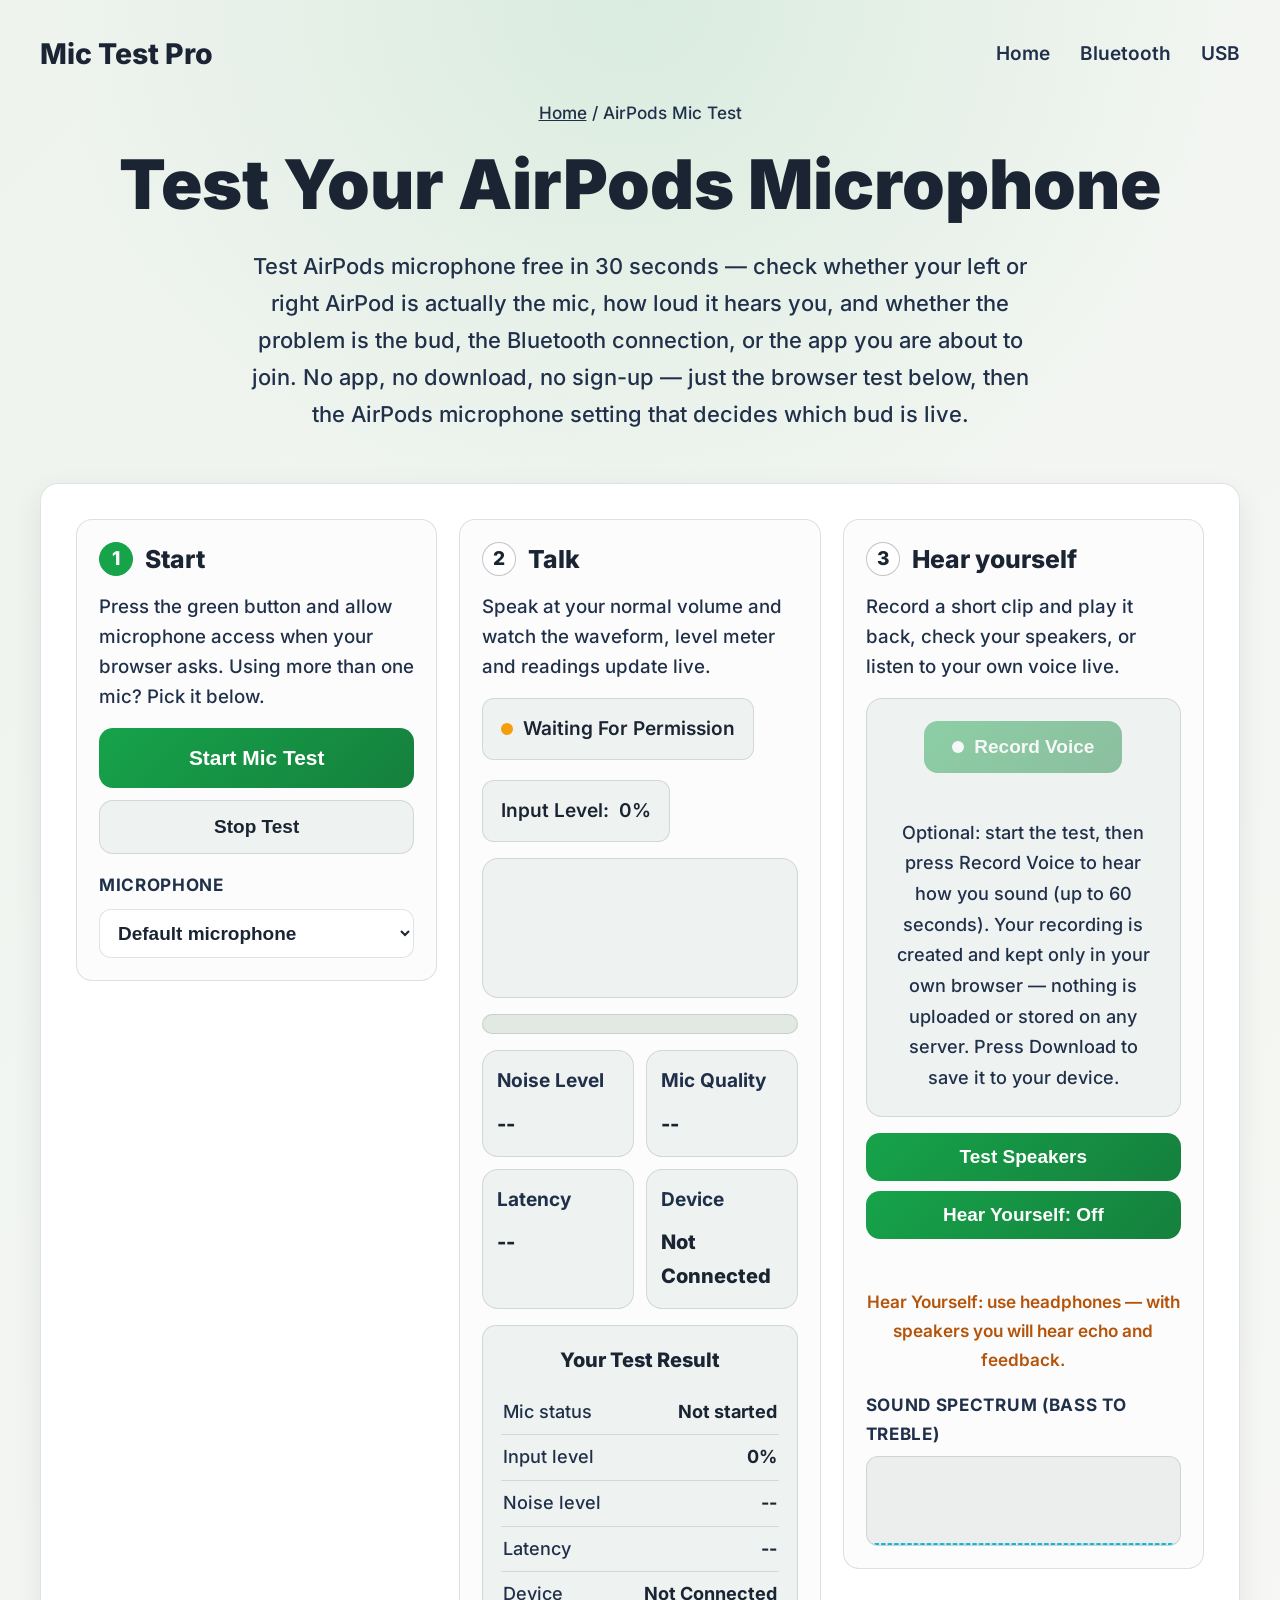
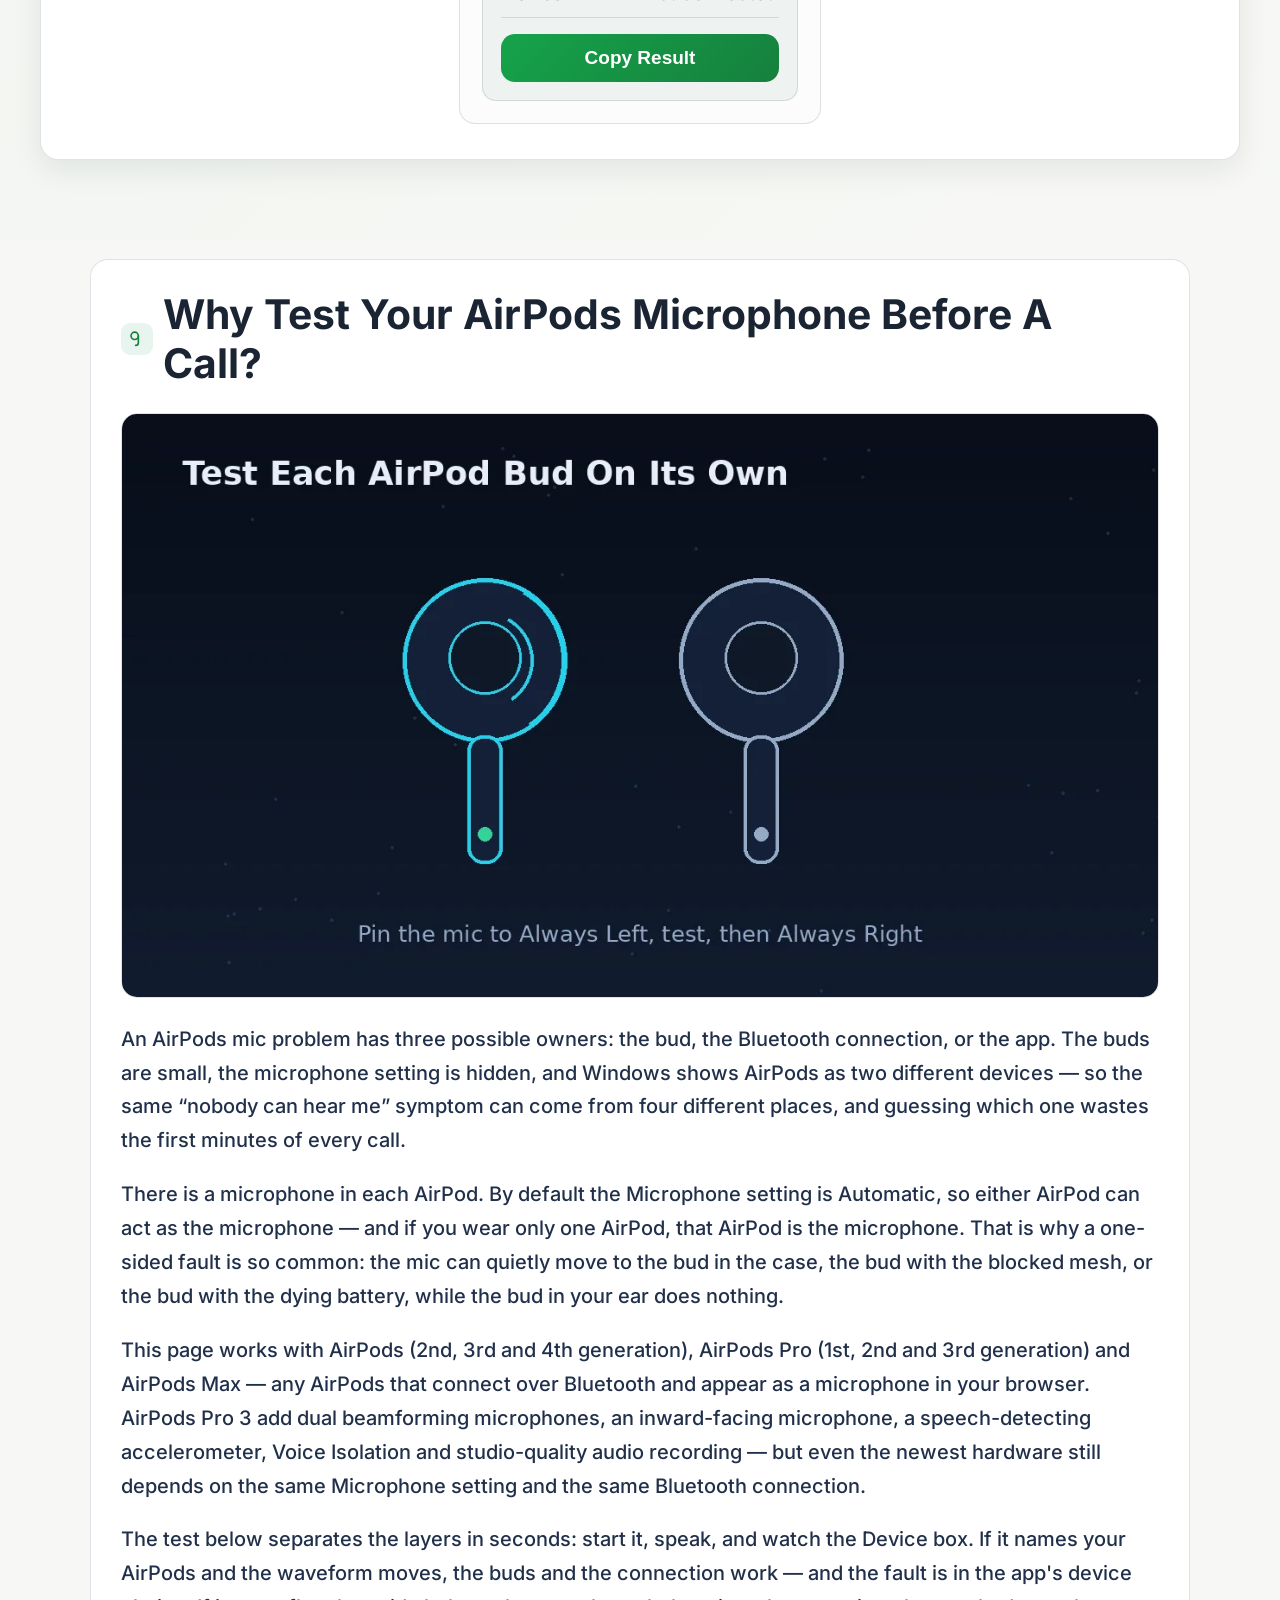
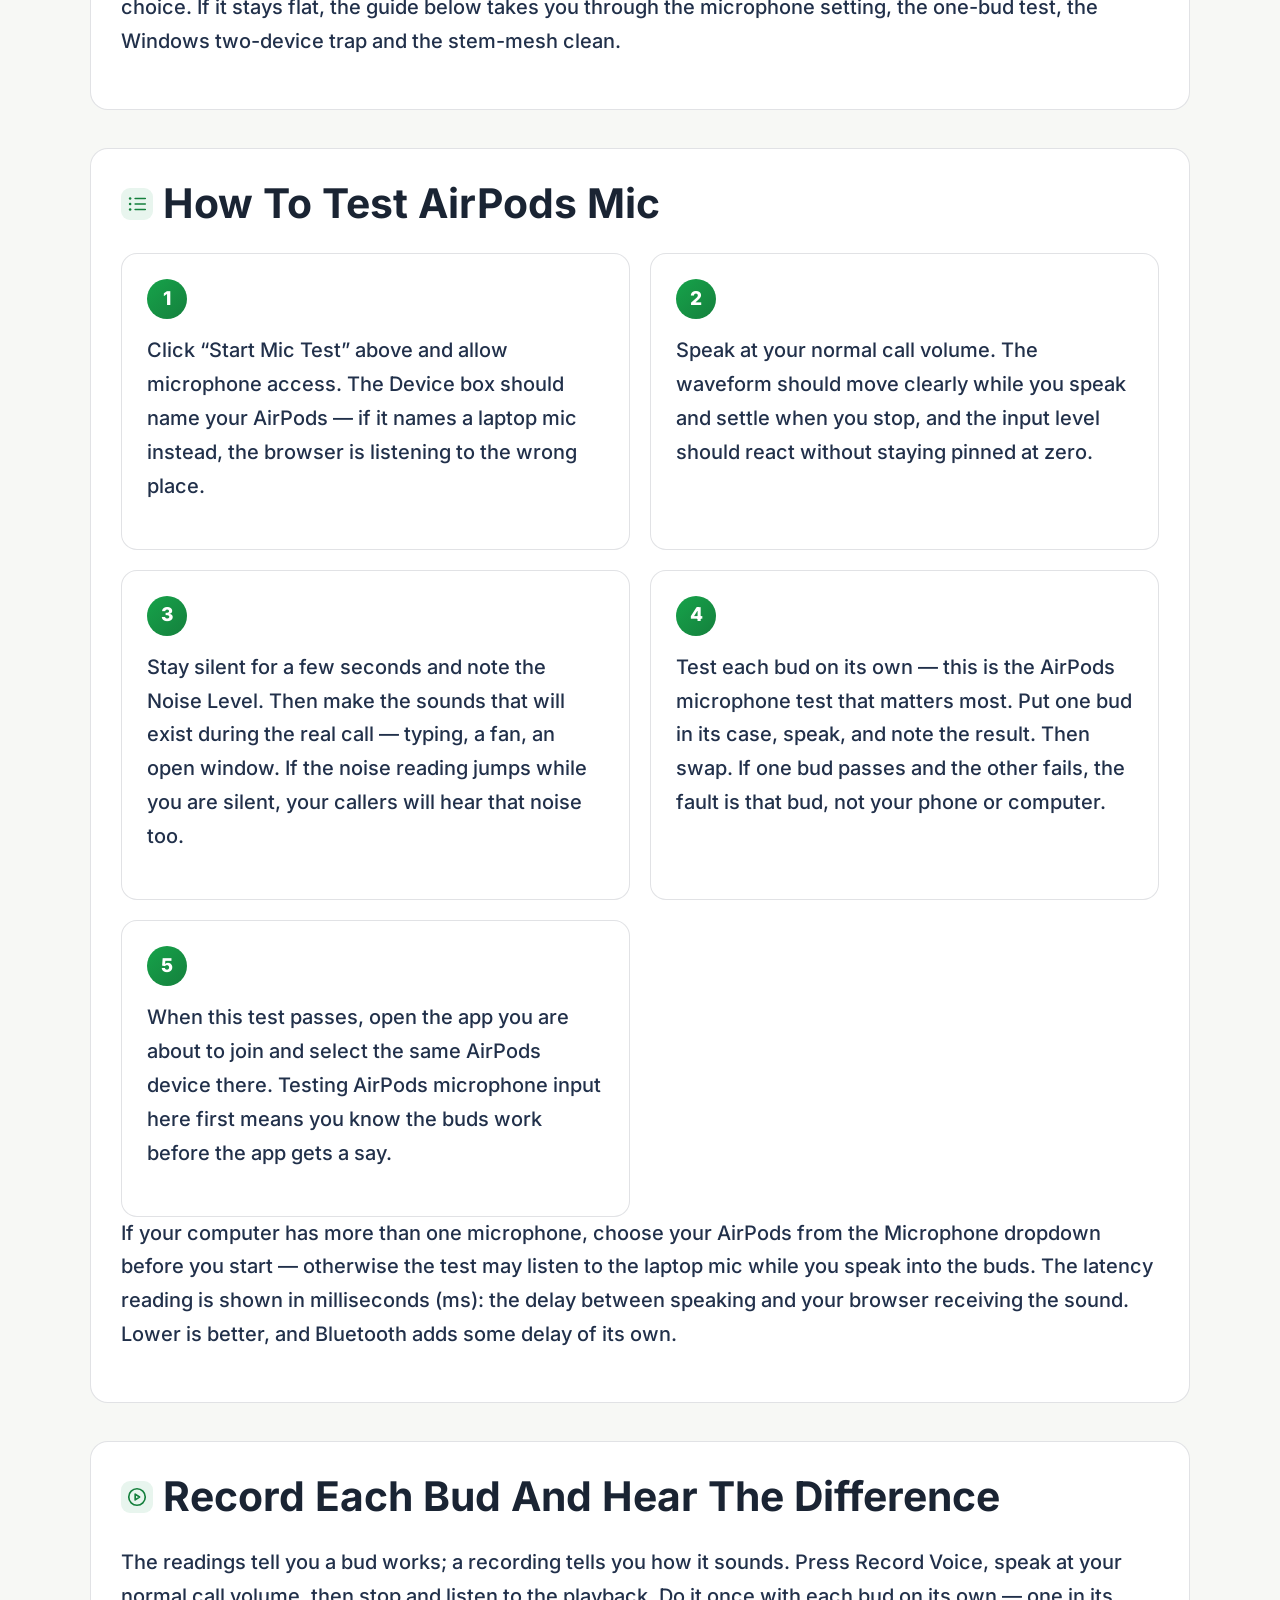
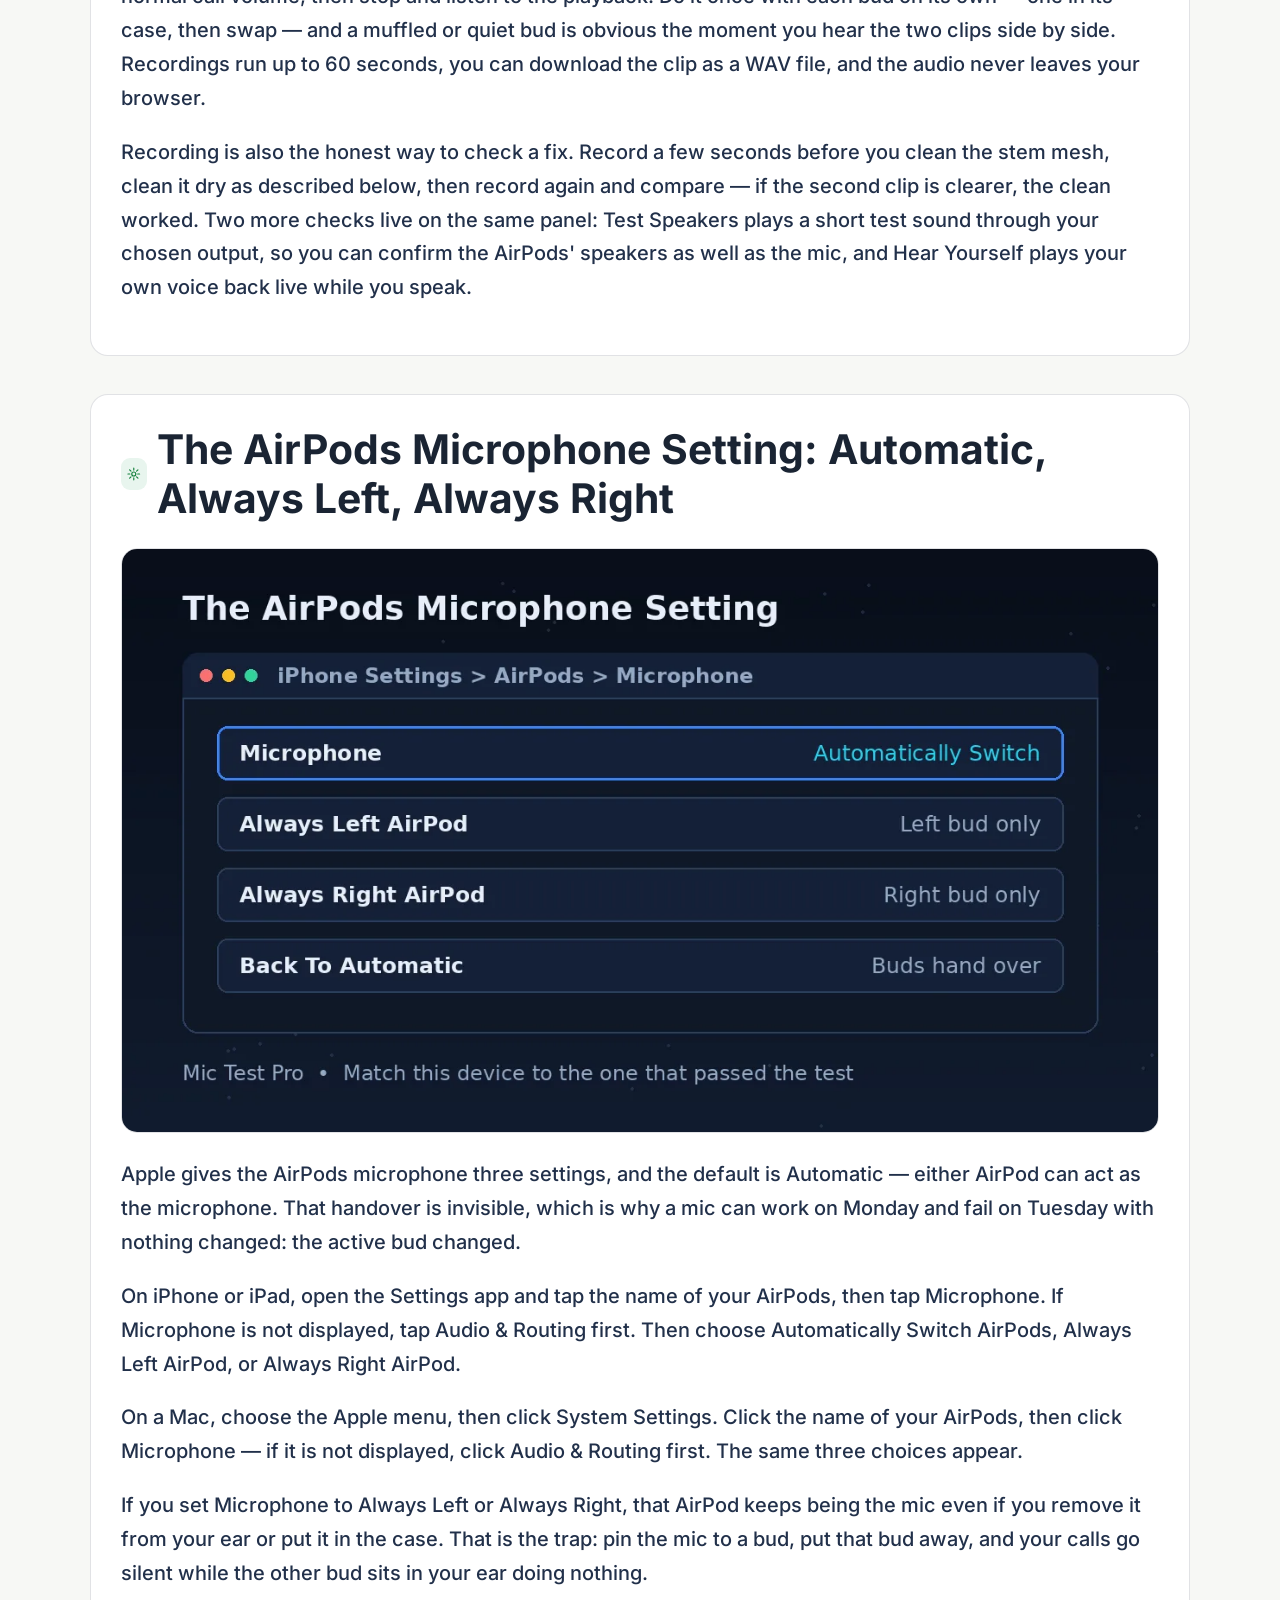
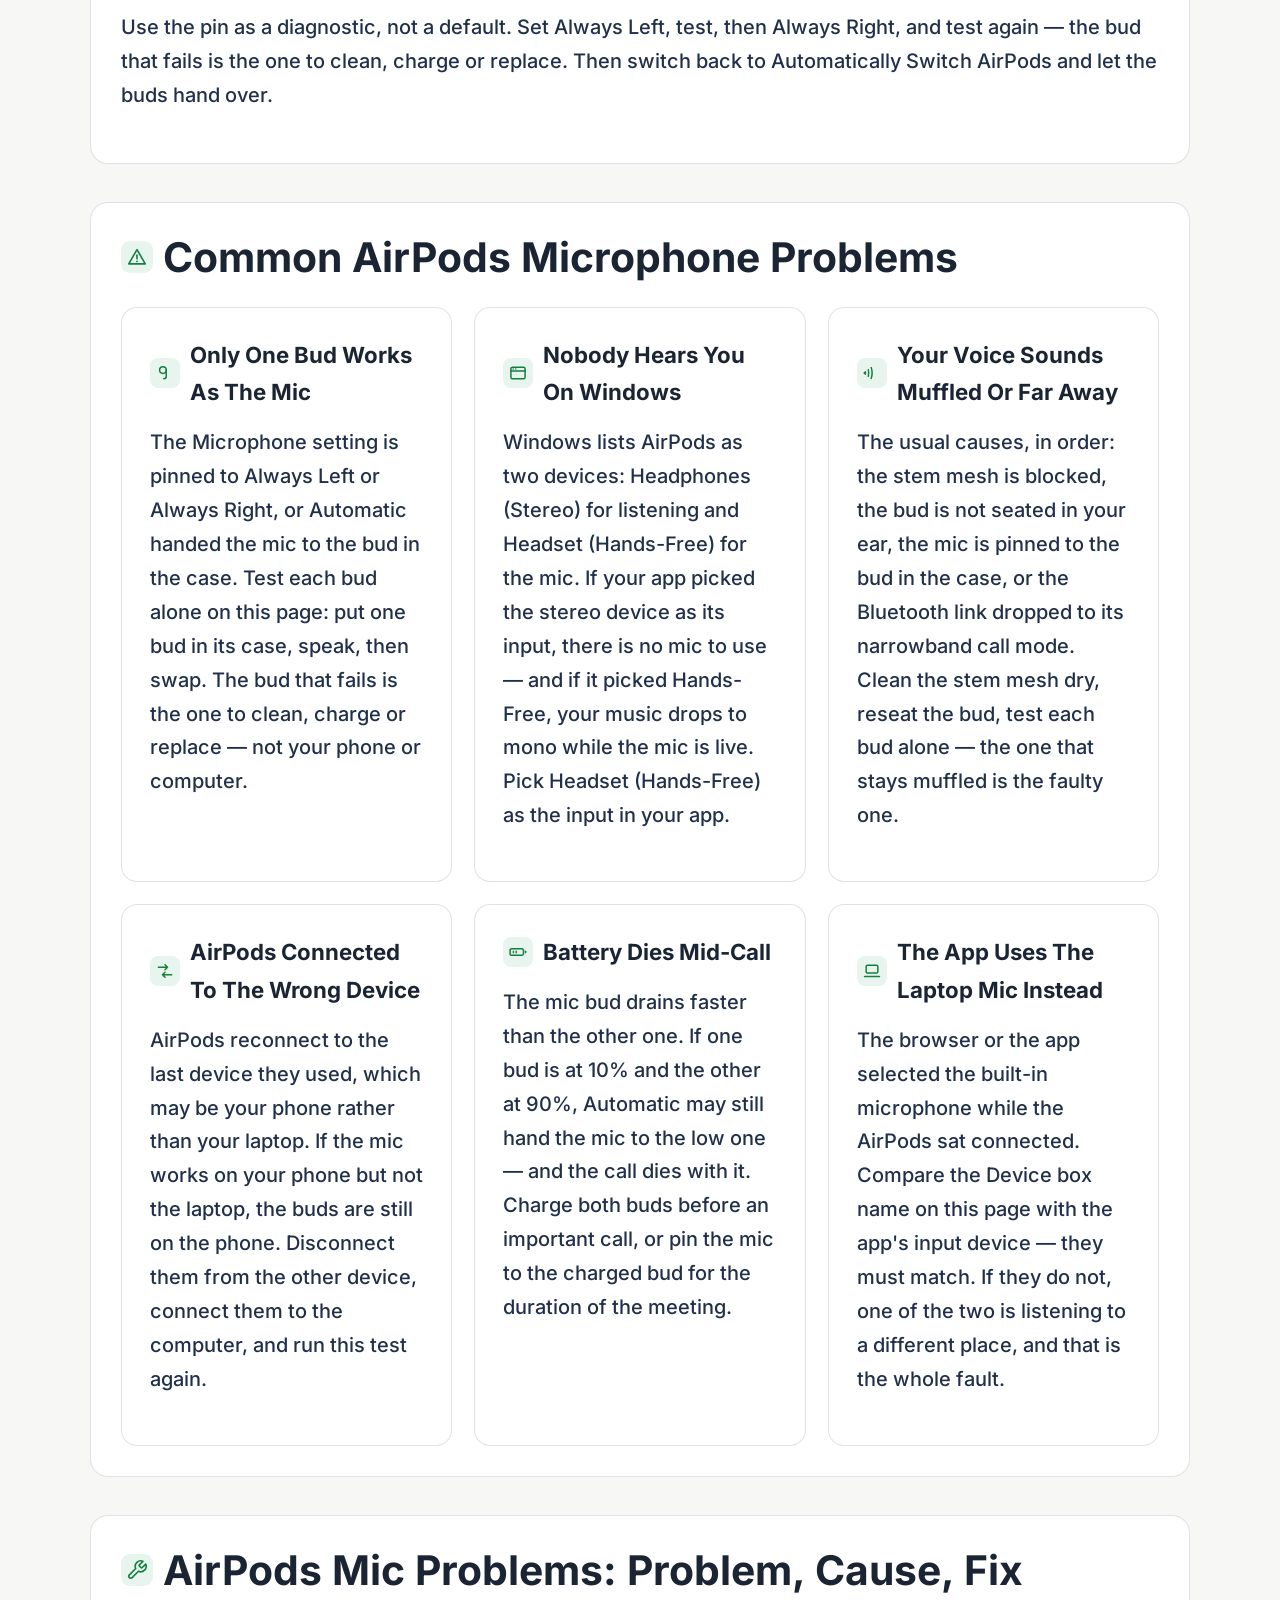
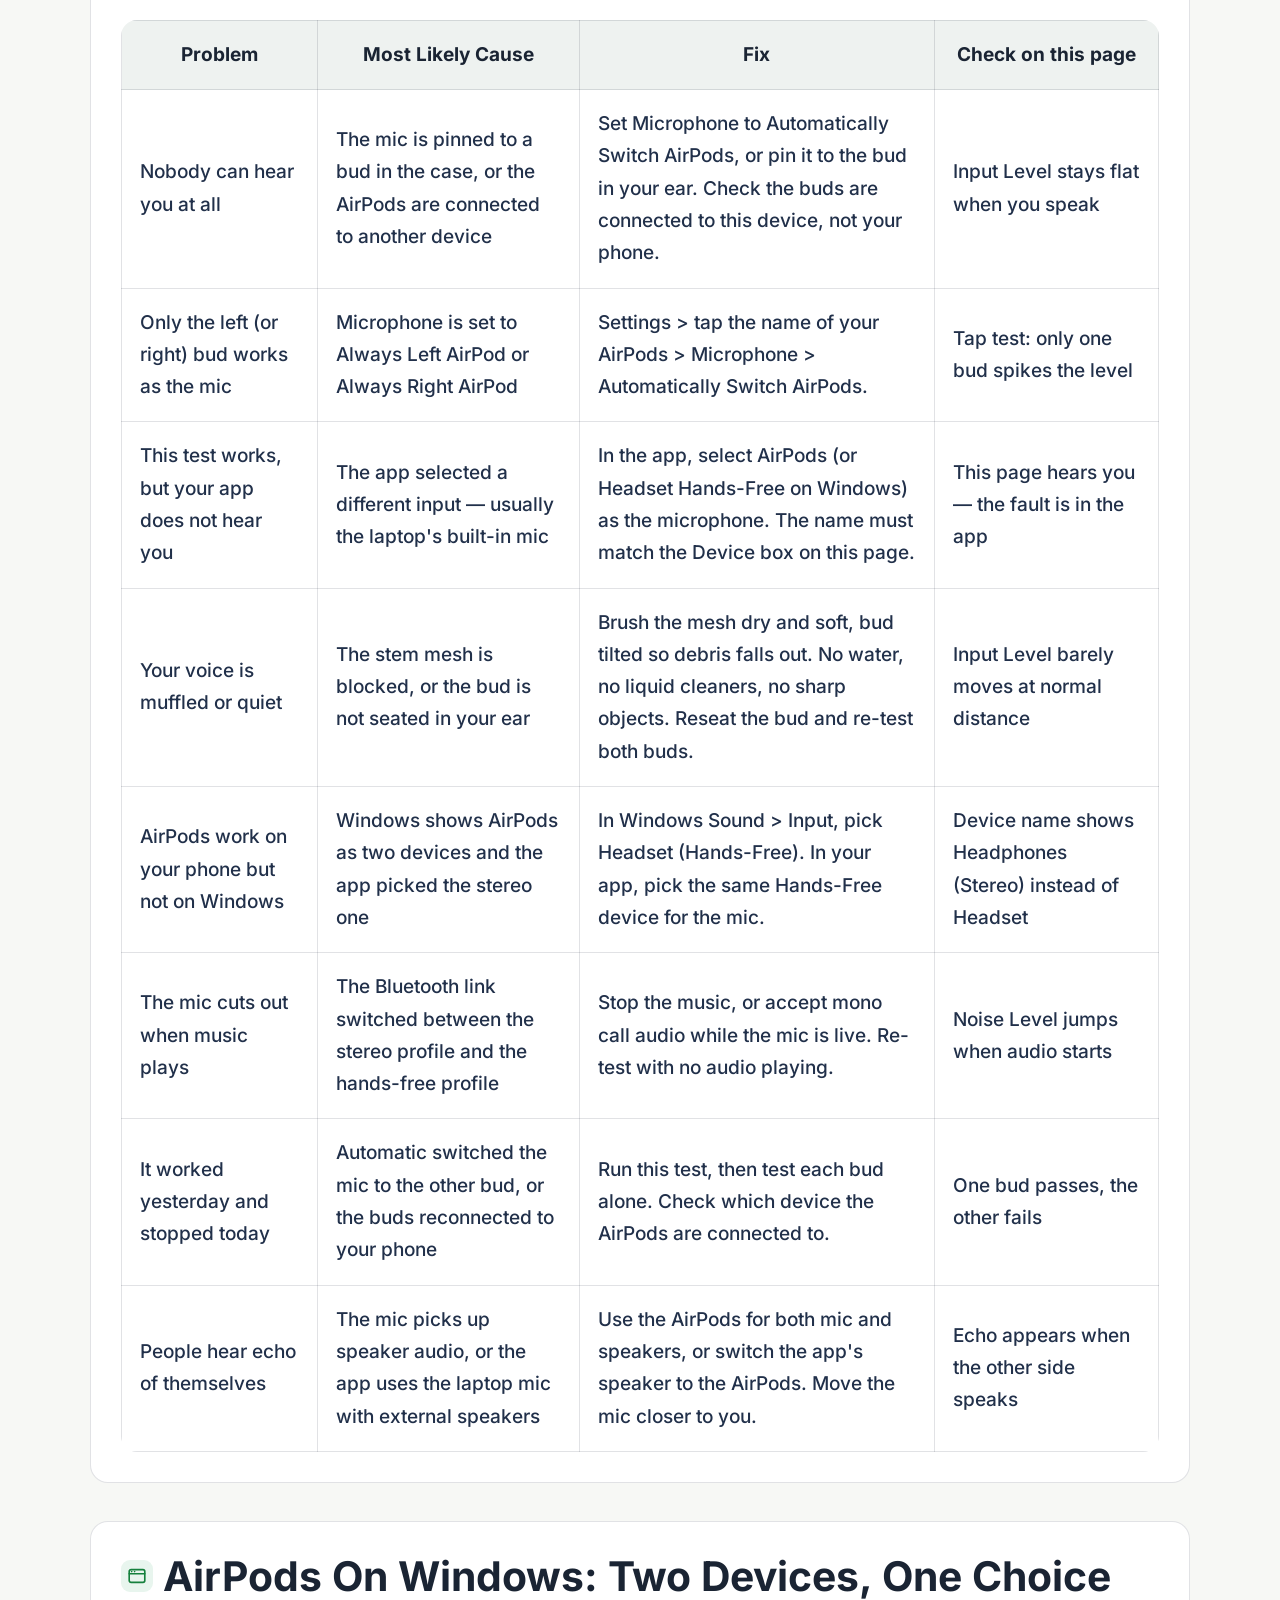
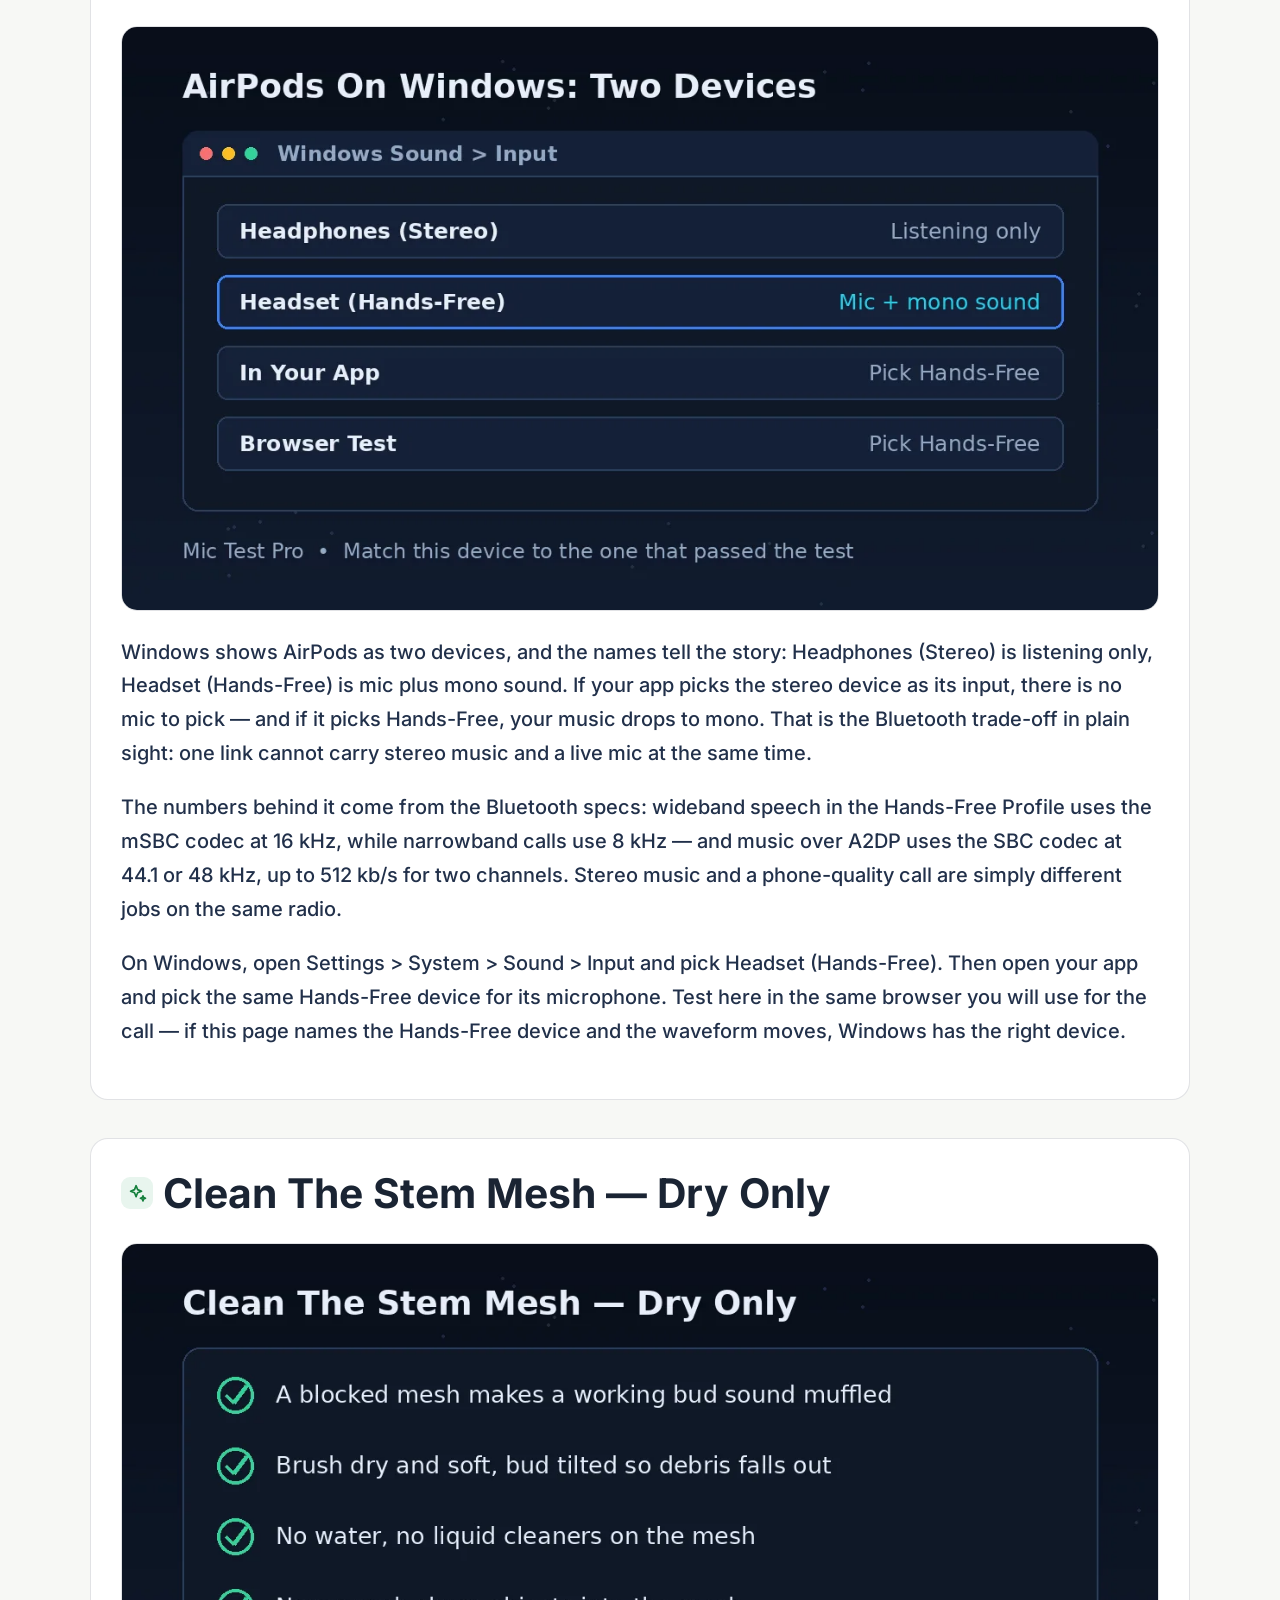
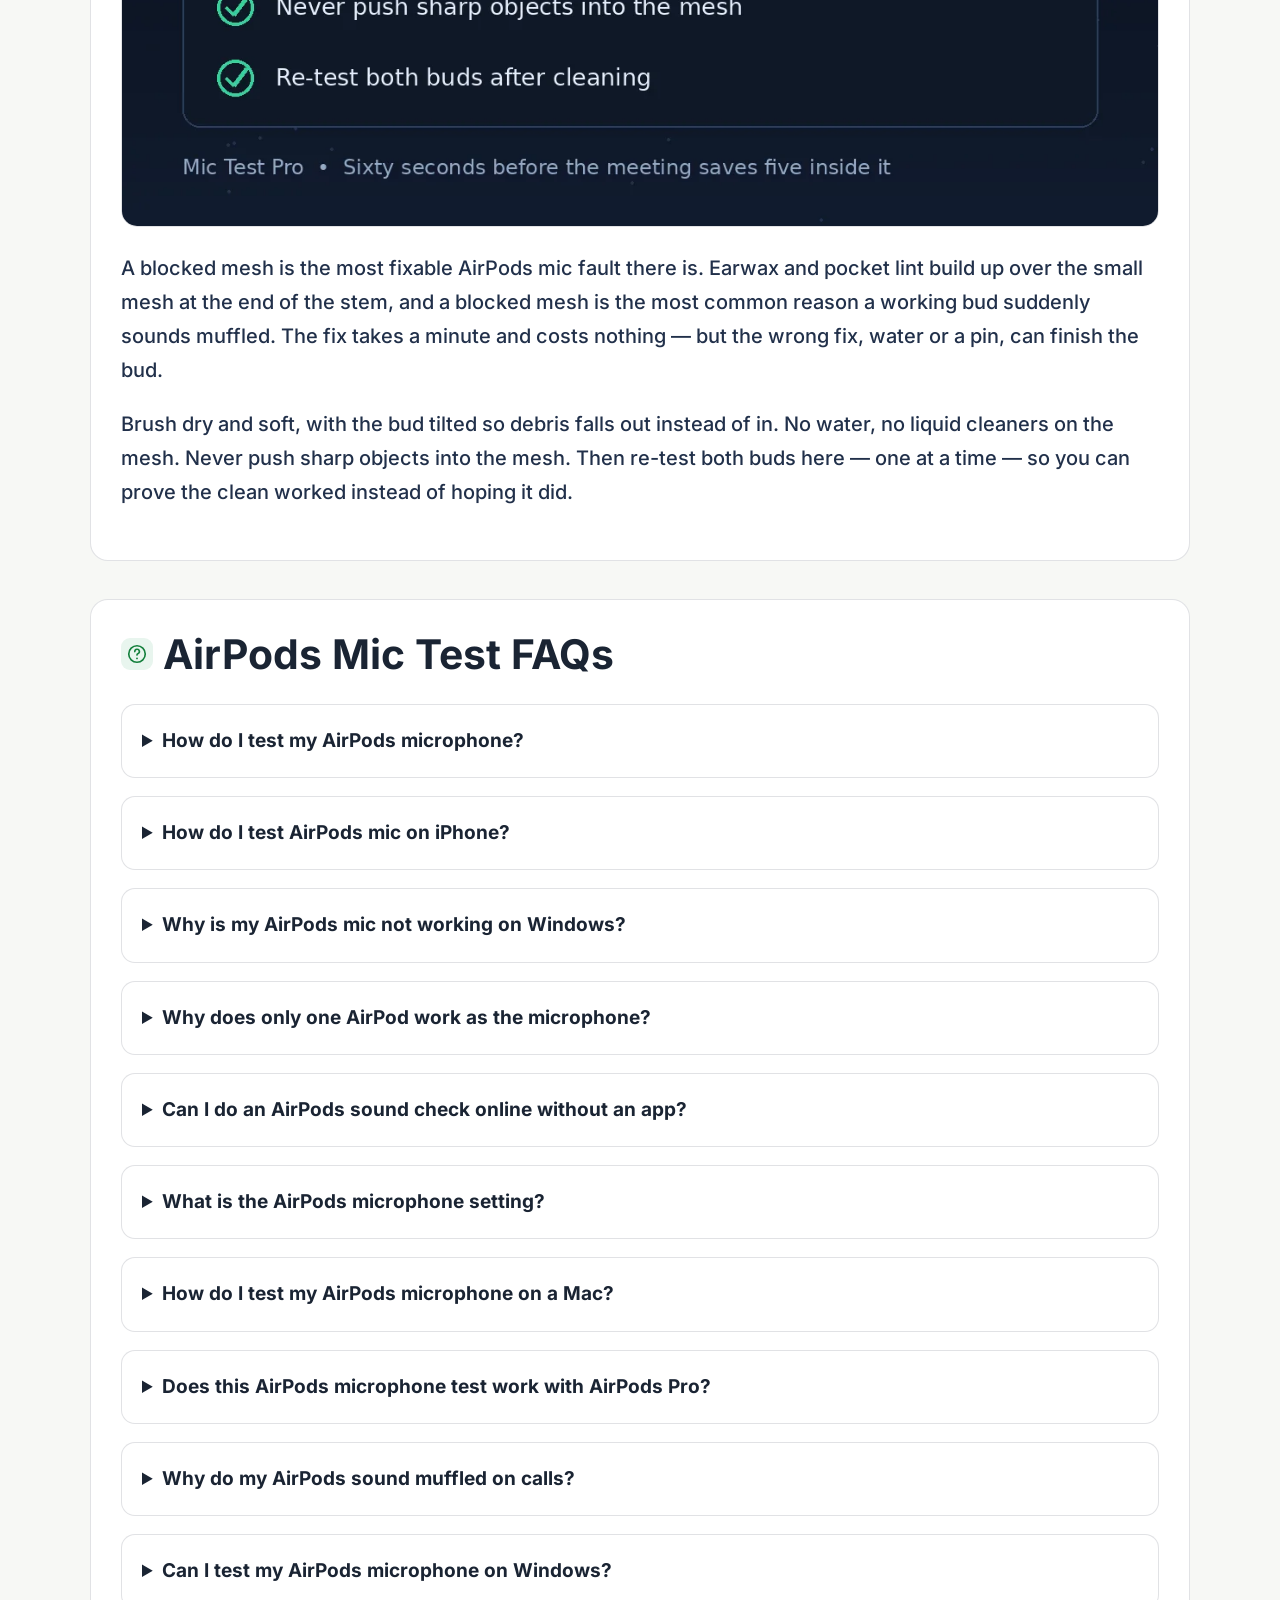
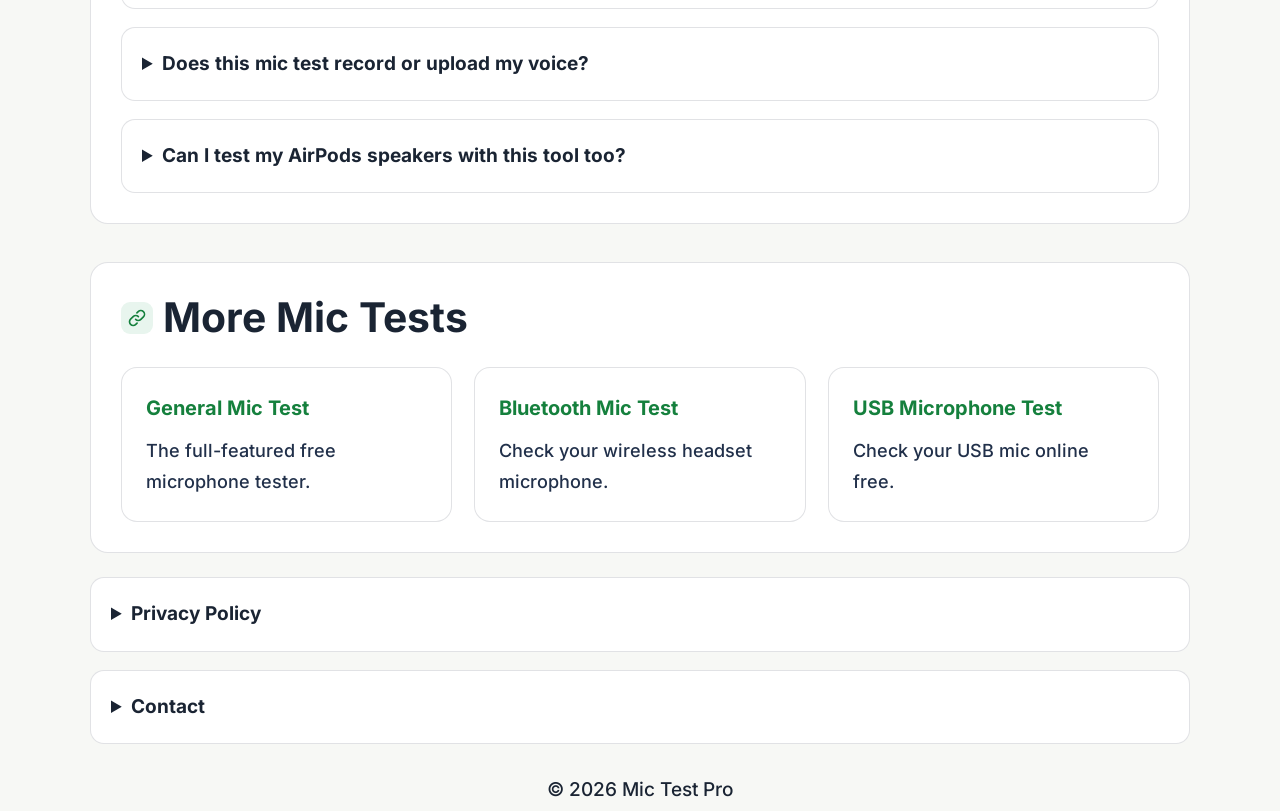
==== commit a4ef64c9: "Batch 1: redesigned dashboard images (per-paragraph), image placement below intro text, primary keyw" ====
--- a/airpods-mic-test.html
+++ b/airpods-mic-test.html
@@ -52,7 +52,7 @@
   --border:rgba(15,23,42,.12);
 
   --text:#1a2433;
-  --text2:#4a5a72;
+  --text2:#21304a;
 
   --blue:#16a34a;
   --cyan:#15803d;
@@ -74,8 +74,13 @@
 
 }
 
+/* Global text readability (2026-11-26): root 16px→17.5px so all rem text scales up,
+   body weight 400→450, --text2 darkened #4a5a72→#2b3a52.
+   Round 2 (2026-11-26): root 17.5px→19px, body weight 450→500, --text2 #2b3a52→#21304a;
+   h1/h2 rem sizes trimmed slightly so headings stay proportionate at the larger root. */
 html{
   scroll-behavior:smooth;
+  font-size:19px;
 }
 
 body{
@@ -83,6 +88,8 @@
   font-family:
   'Inter',
   sans-serif;
+
+  font-weight:500;
 
   background:
   var(--bg);
@@ -191,7 +198,7 @@
 
 .hero-content h1{
 
-  font-size:4rem;
+  font-size:3.6rem;
 
   line-height:1.1;
 
@@ -533,7 +540,7 @@
 
 .content-section h2{
 
-  font-size:2.3rem;
+  font-size:2.15rem;
 
   margin-bottom:25px;
 
@@ -811,6 +818,21 @@
 
 }
 
+/* Mobile: wide tables scroll sideways inside their card instead of overflowing the page (2026-11-26) */
+@media(max-width:700px){
+
+  table{
+
+    display:block;
+
+    overflow-x:auto;
+
+    -webkit-overflow-scrolling:touch;
+
+  }
+
+}
+
 /* =========================
    FAQ
 ========================= */
@@ -955,7 +977,7 @@
 
   .hero-content h1{
 
-    font-size:2.7rem;
+    font-size:2.5rem;
 
   }
 
@@ -997,7 +1019,7 @@
 
   .hero-content h1{
 
-    font-size:2.2rem;
+    font-size:2.05rem;
 
   }
 
@@ -1023,7 +1045,7 @@
 
   .content-section h2{
 
-    font-size:1.8rem;
+    font-size:1.7rem;
 
   }
 
@@ -1719,7 +1741,7 @@
 .mc-num{width:34px;height:34px;border-radius:50%;background:#ffffff;border:1.5px solid rgba(15,23,42,.25);color:#1a2433;font-weight:800;display:flex;align-items:center;justify-content:center;flex:none;font-size:1rem}
 .mc-step:first-child .mc-num{background:#16a34a;border-color:#16a34a;color:#fff}
 .mc-step-head h3{font-size:1.3rem;font-weight:800;color:#1a2433;line-height:1.2}
-.mc-step-sub{color:#4a5a72;font-size:.98rem;line-height:1.6}
+.mc-step-sub{color:var(--text2);font-size:.98rem;line-height:1.6}
 .mc-step .status-row{margin-bottom:0}
 .mc-step .visualizer-wrap{margin-bottom:0;padding:14px}
 .mc-step #visualizer{height:110px}
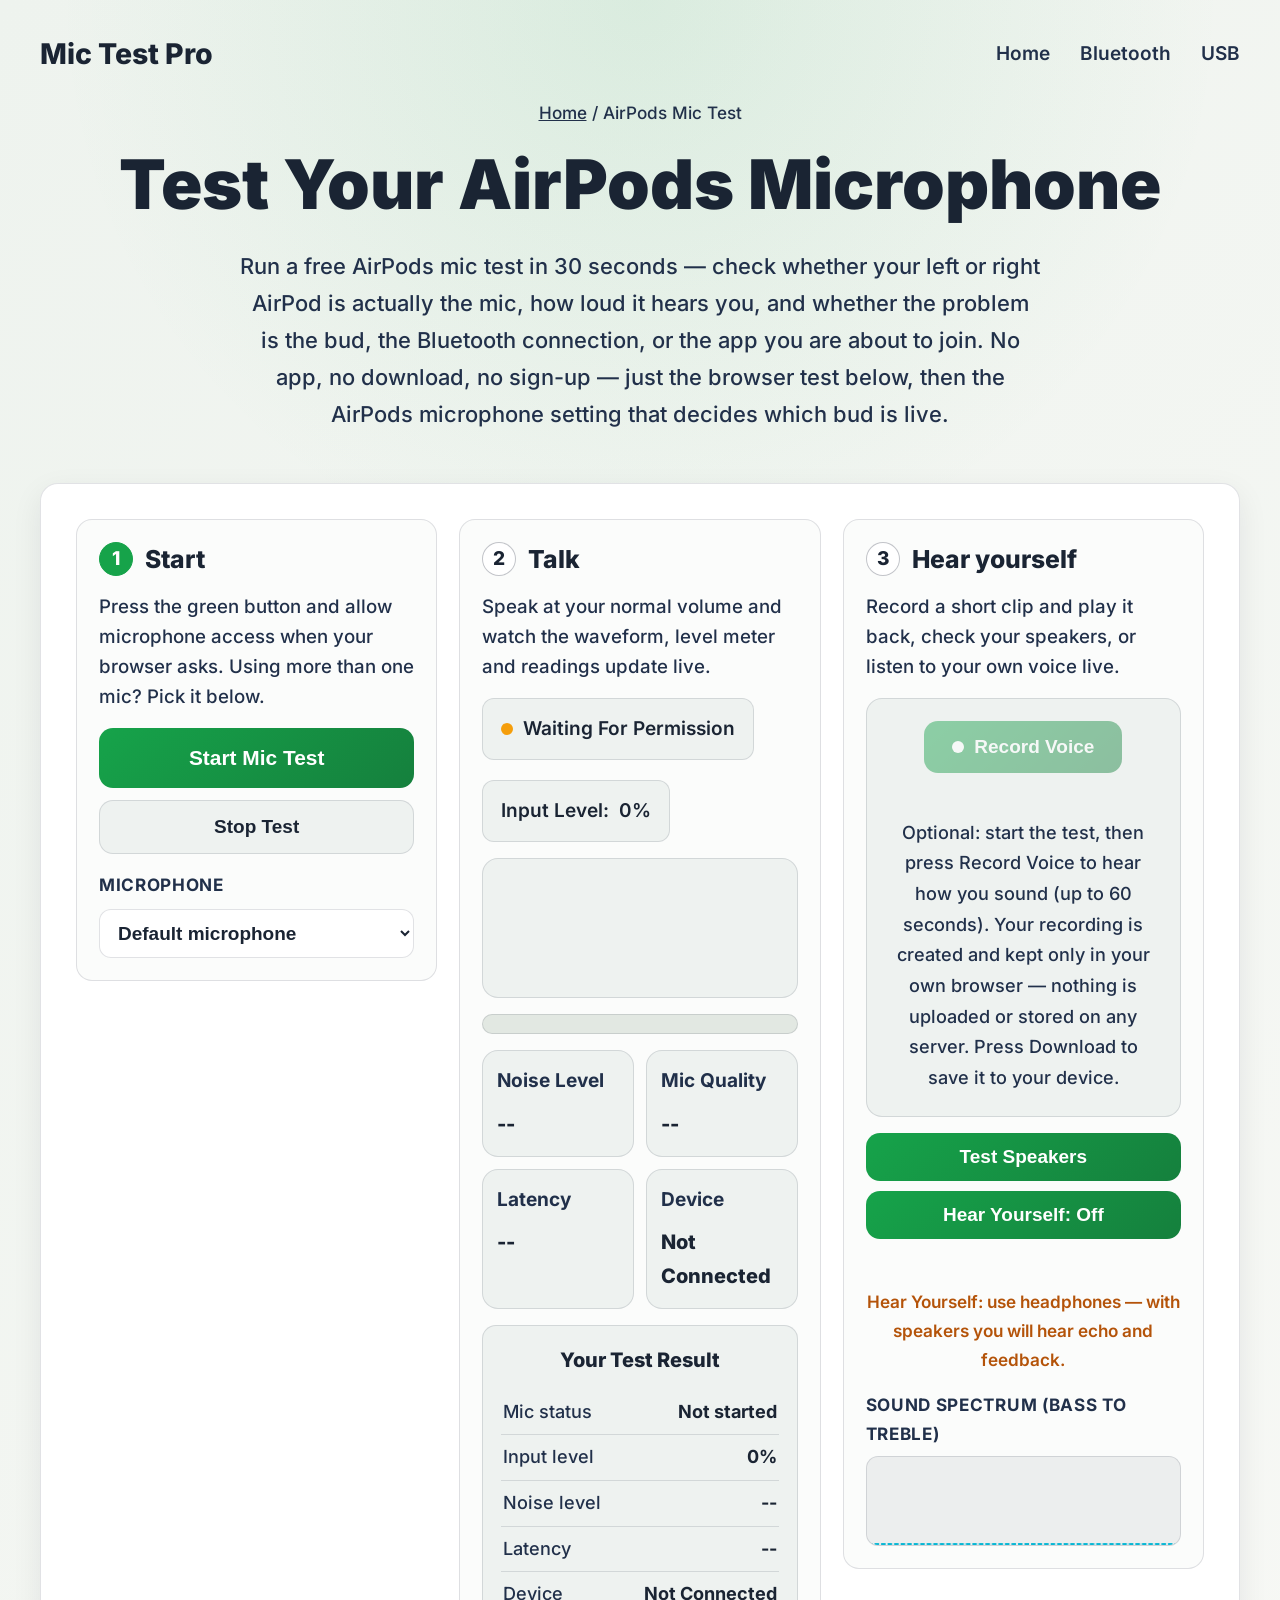
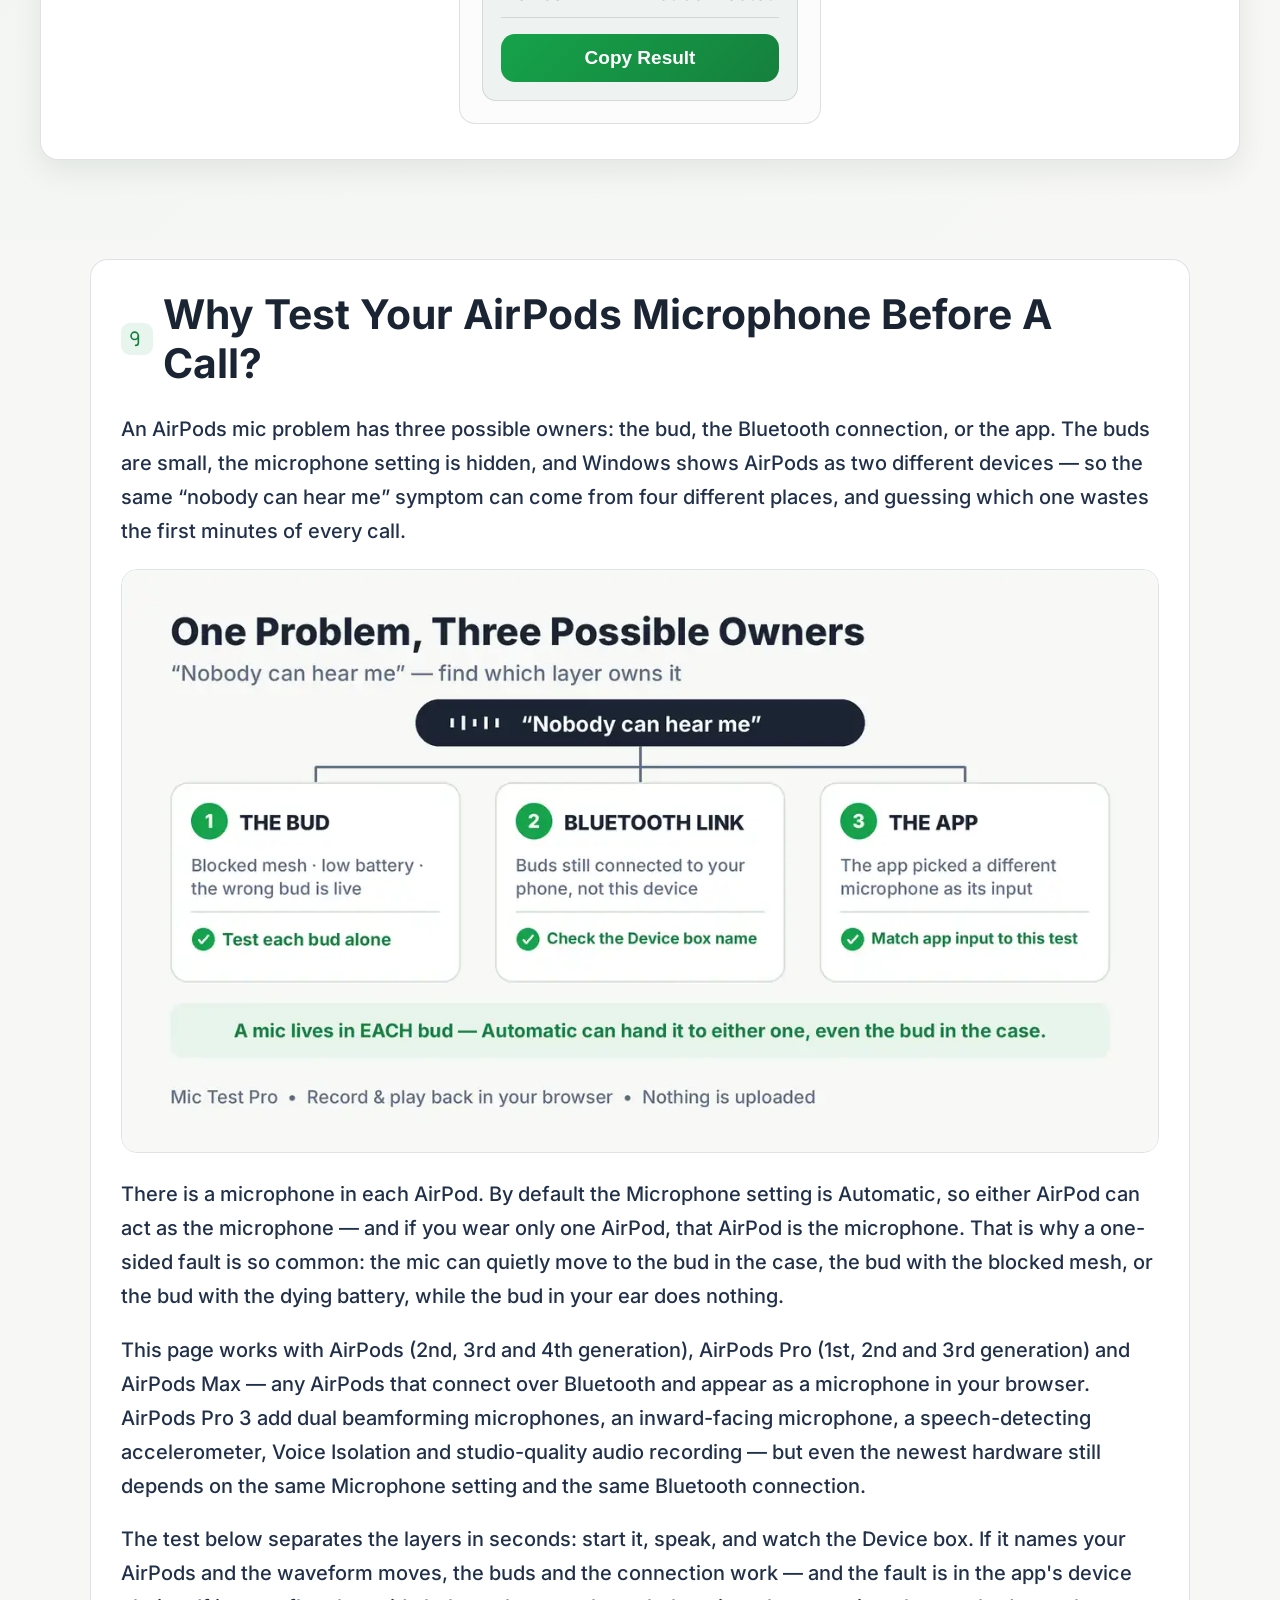
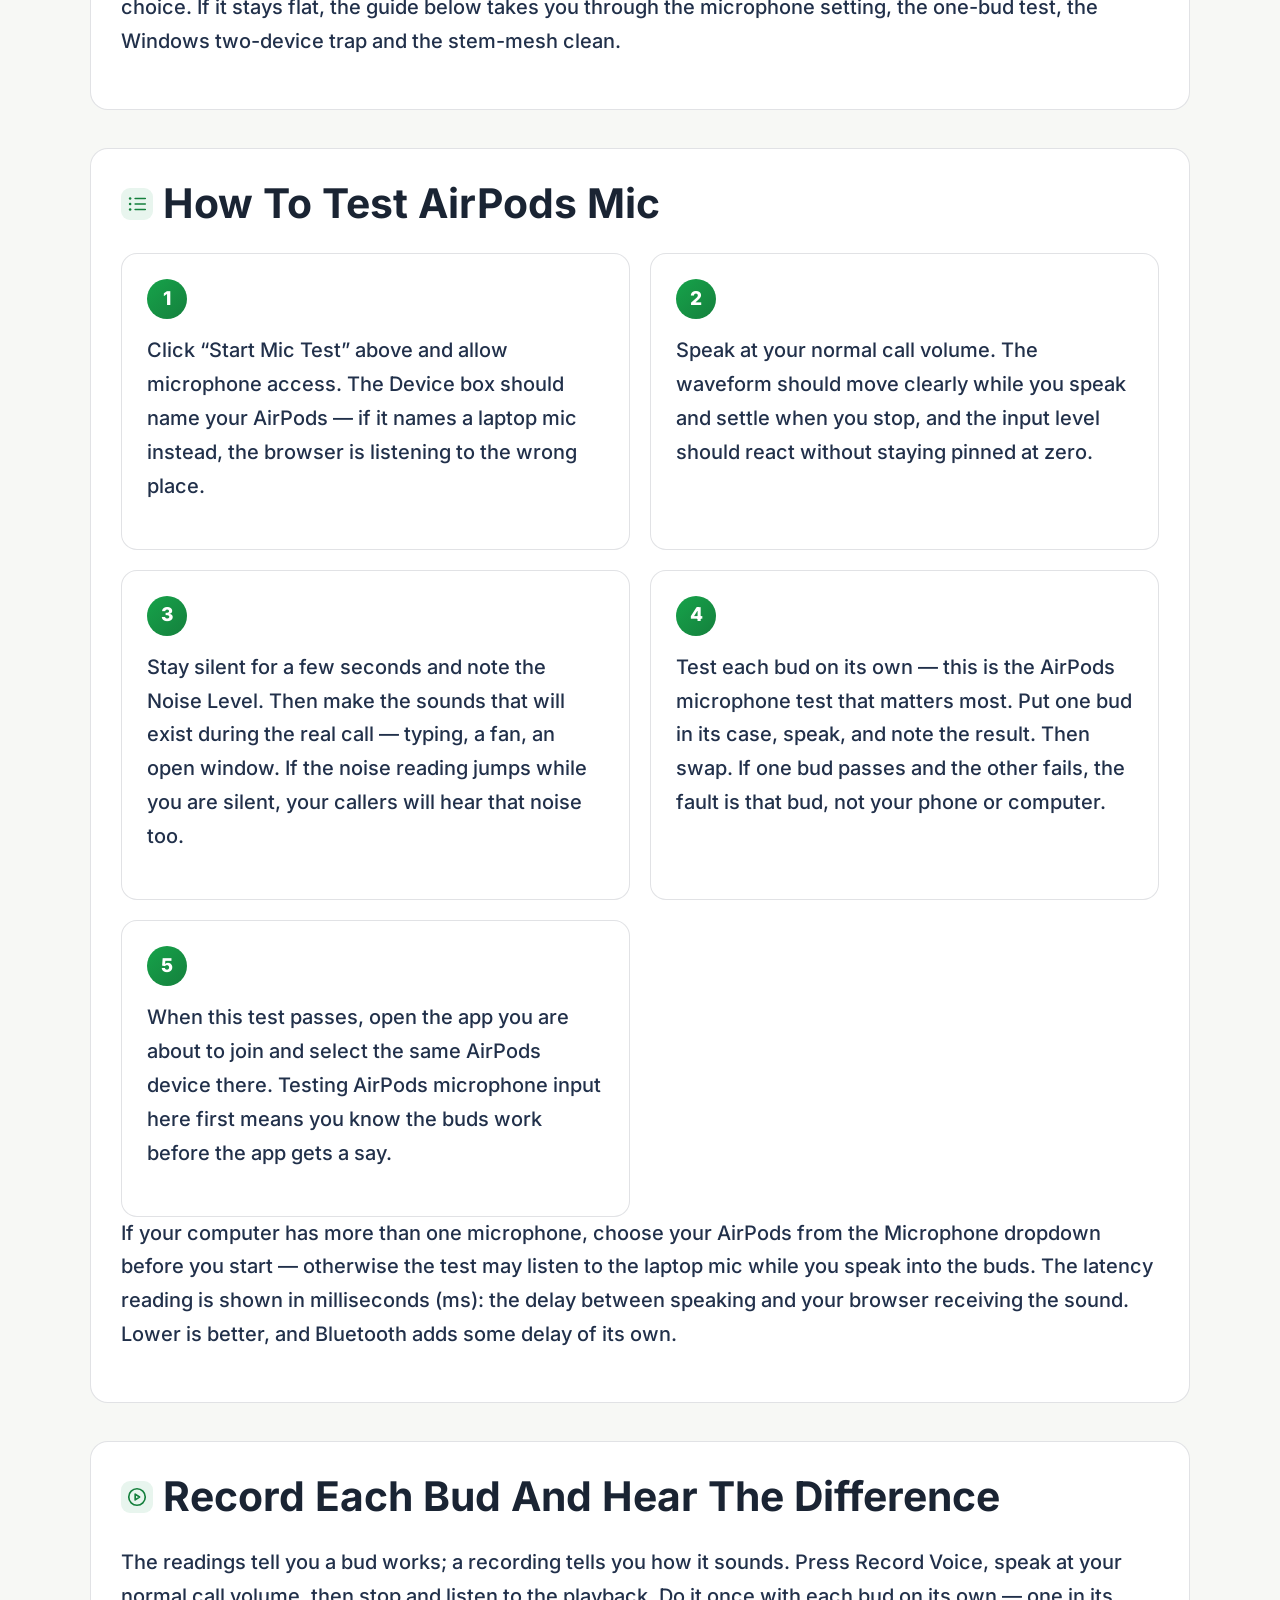
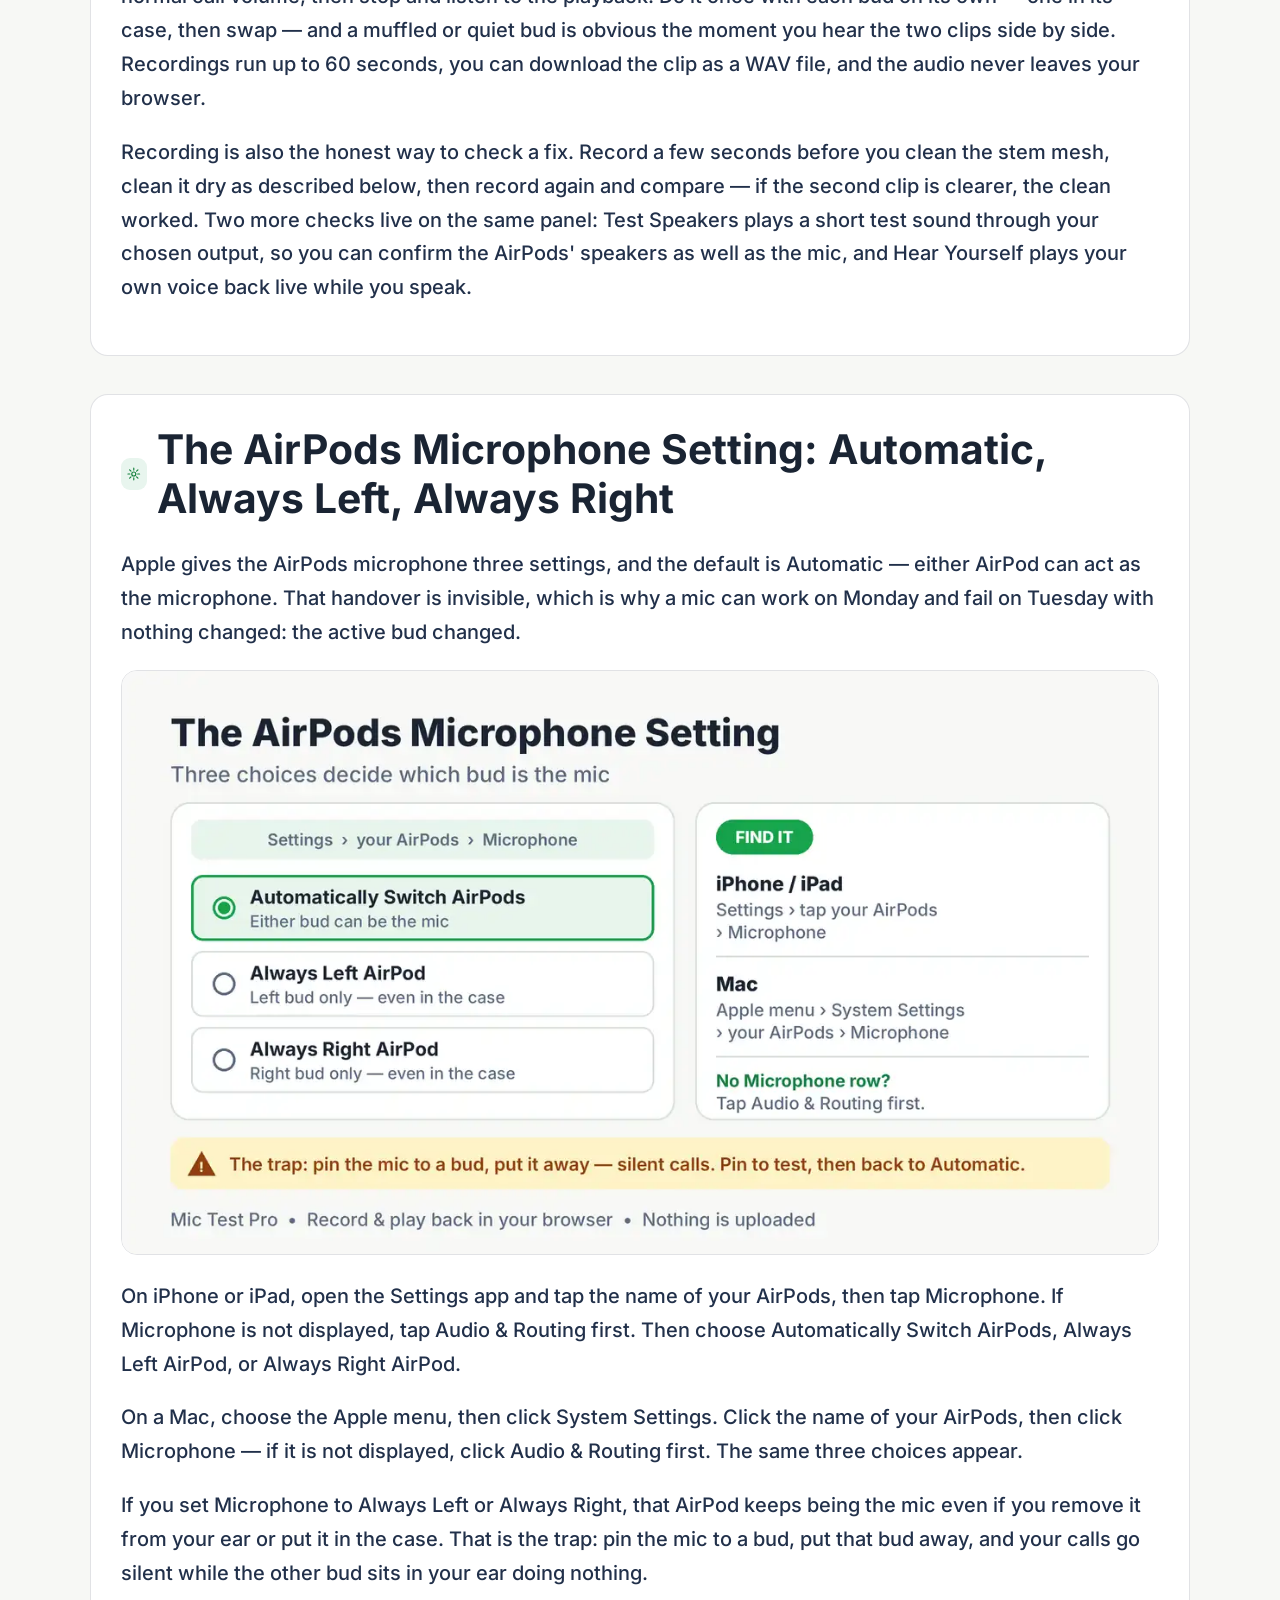
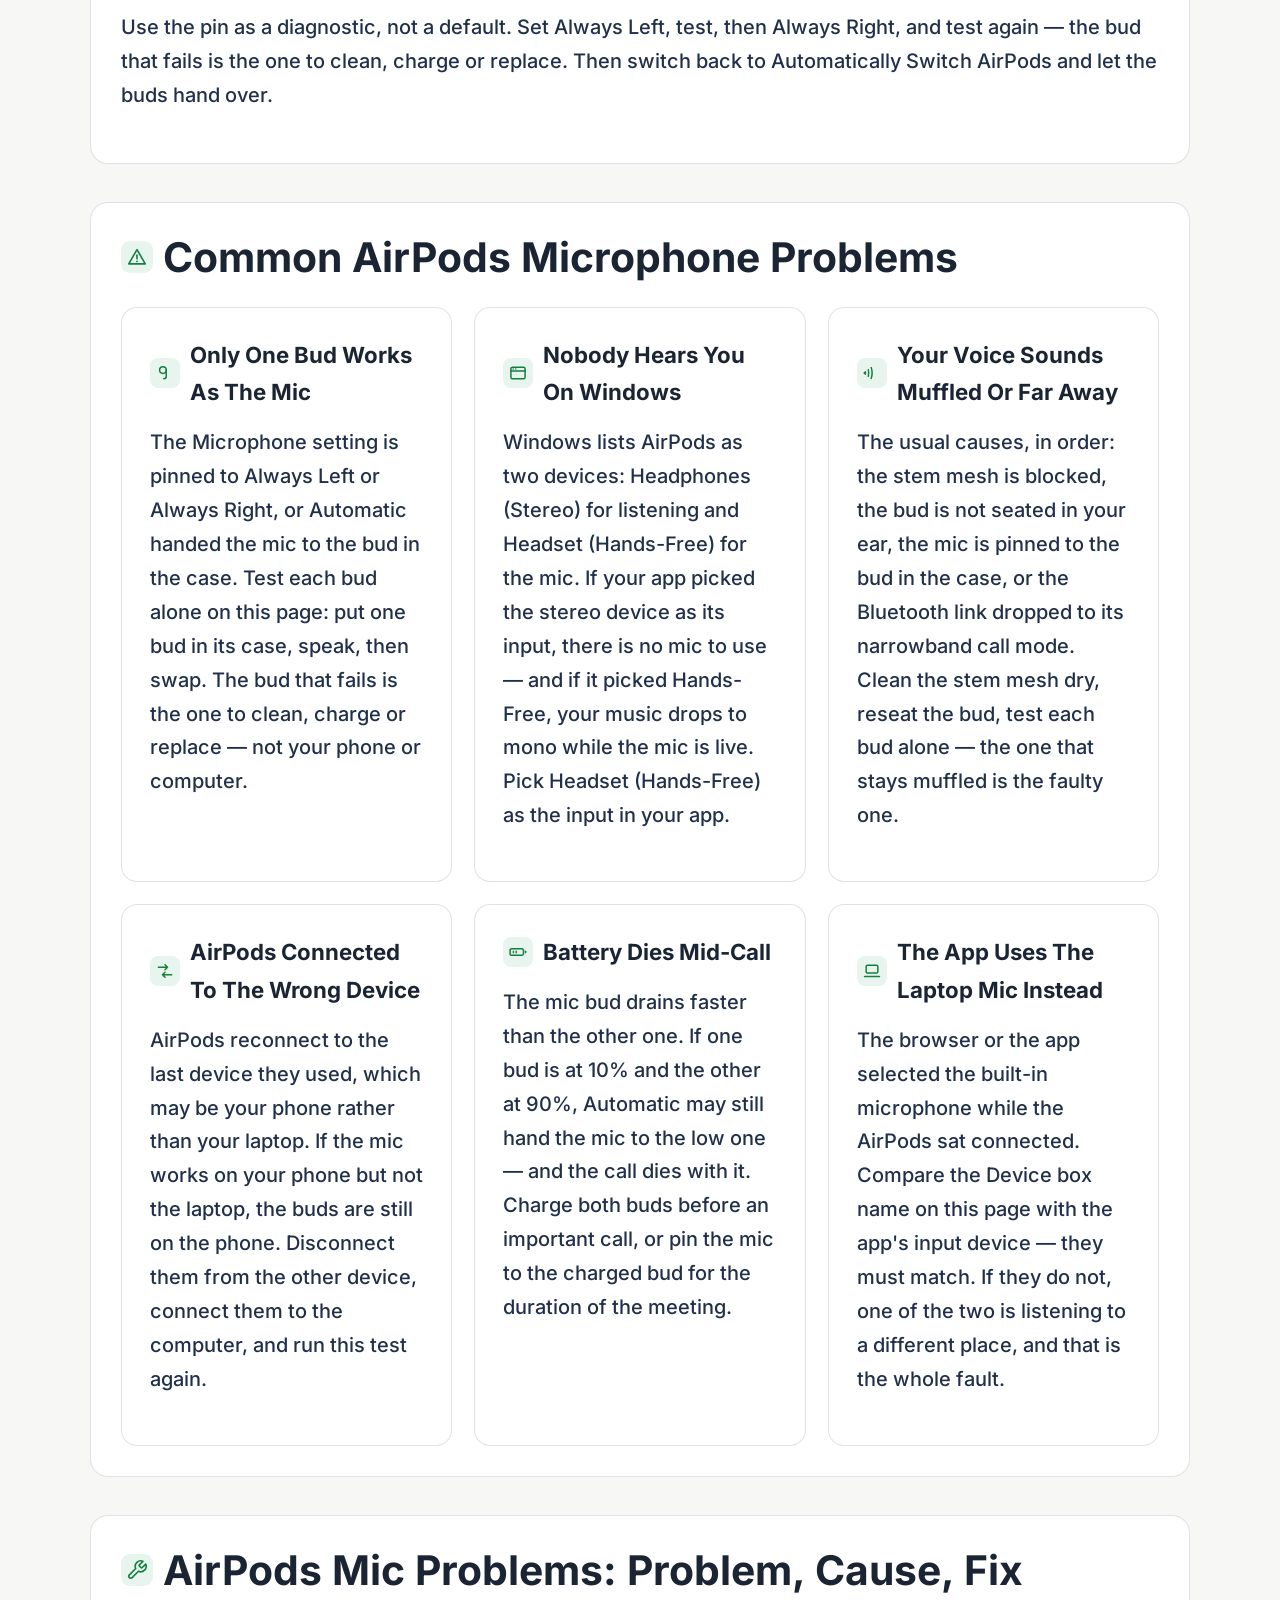
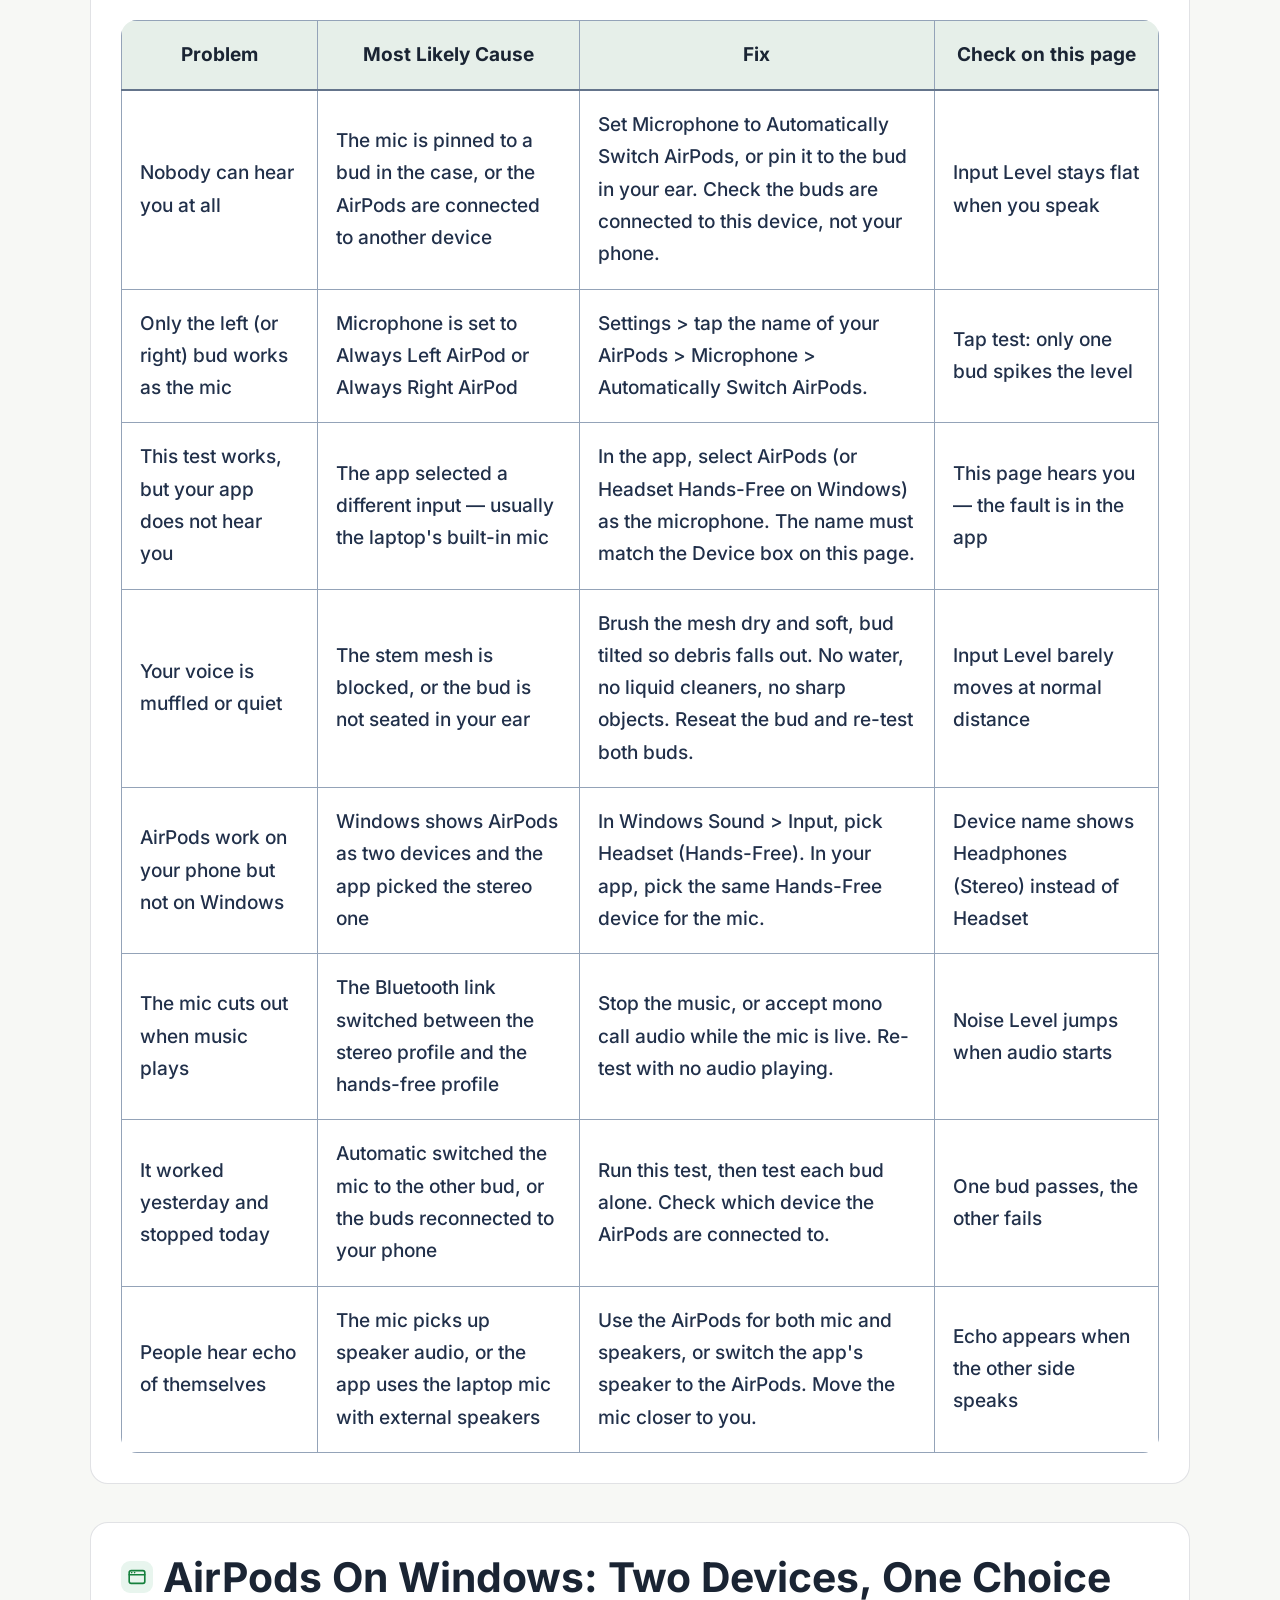
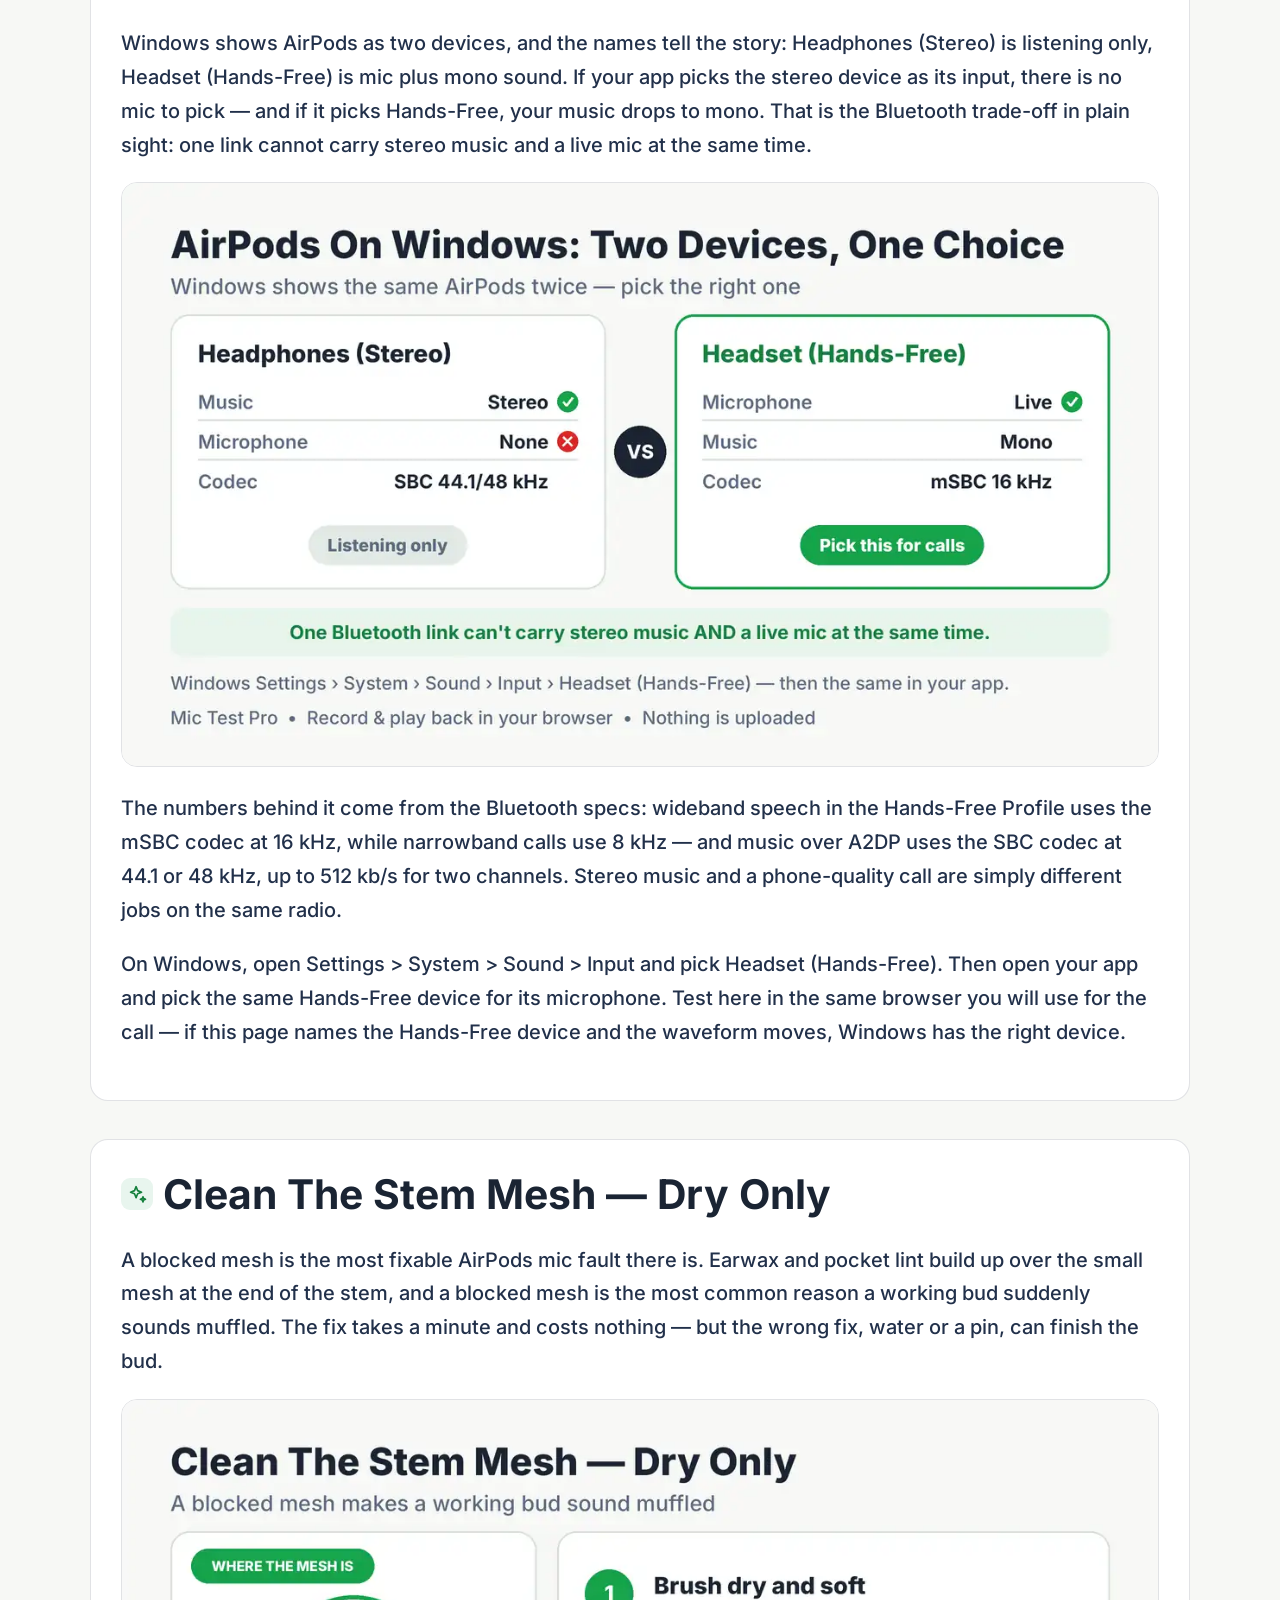
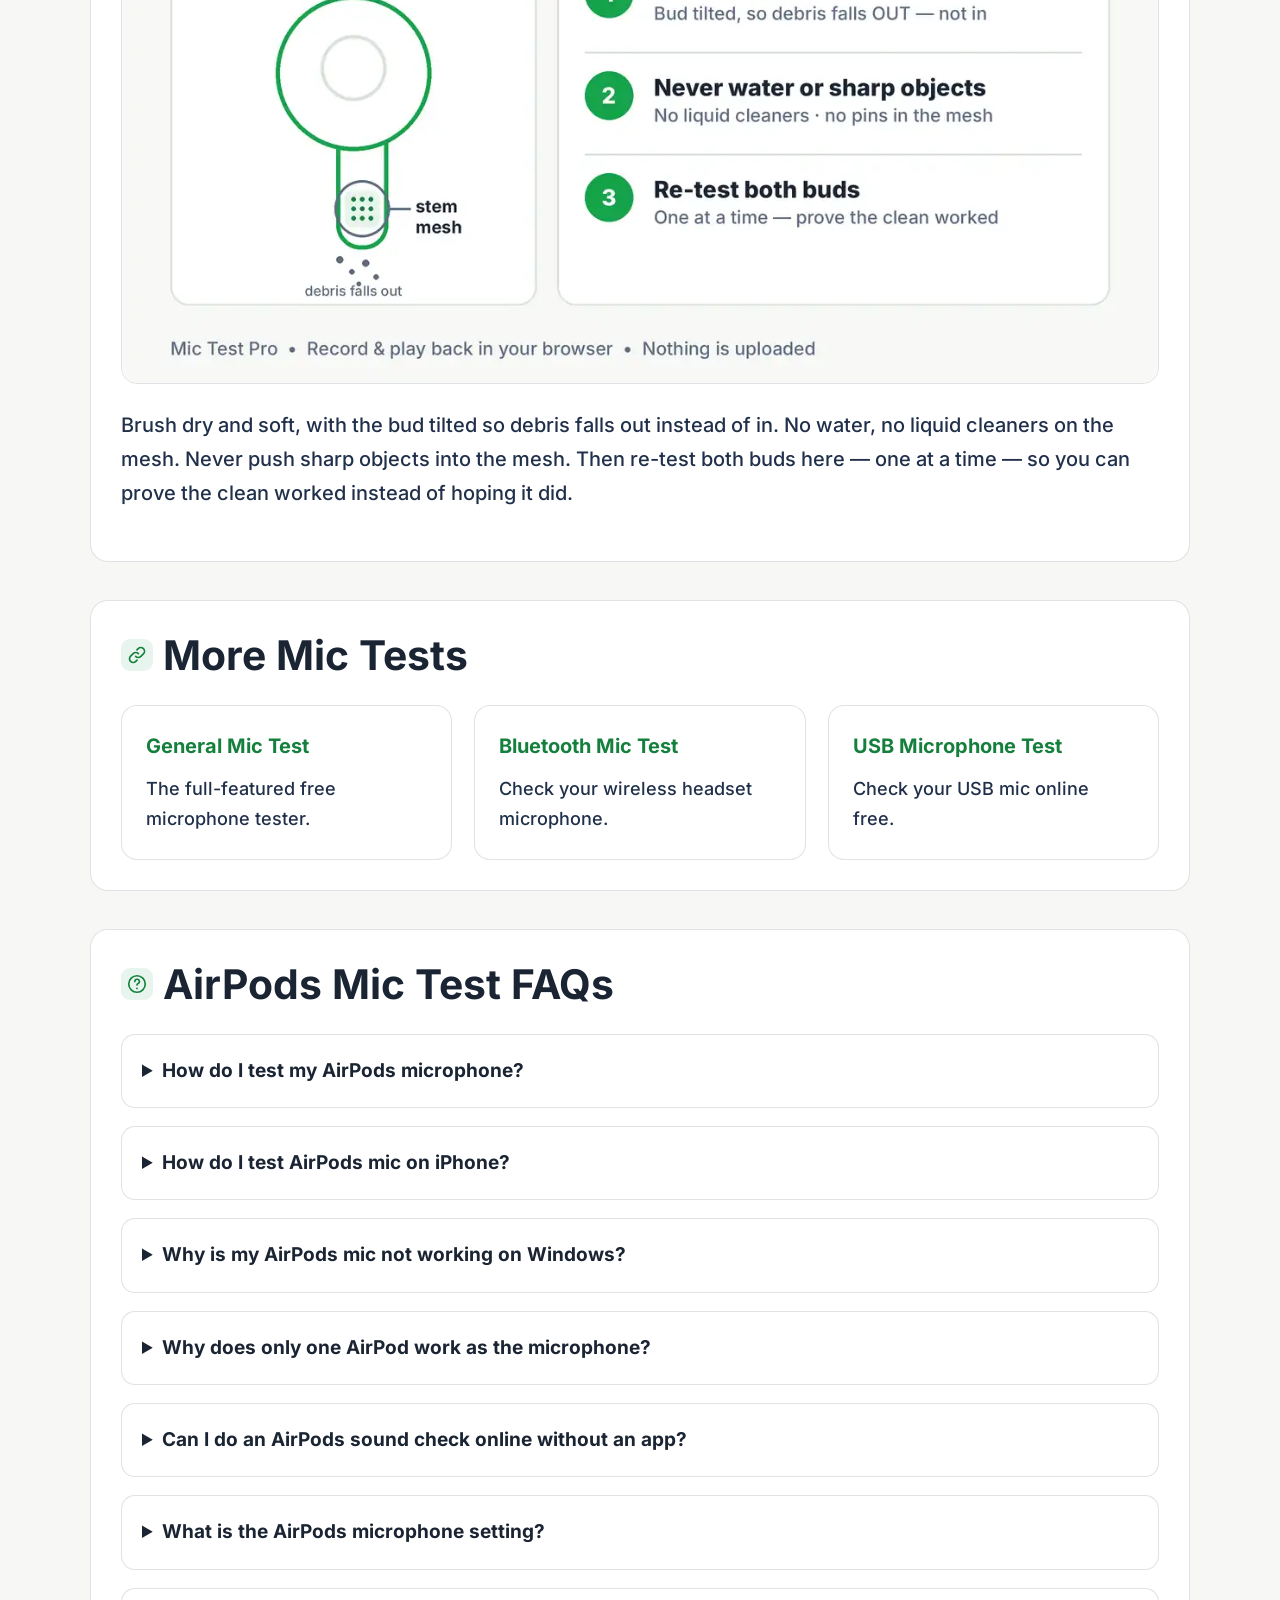
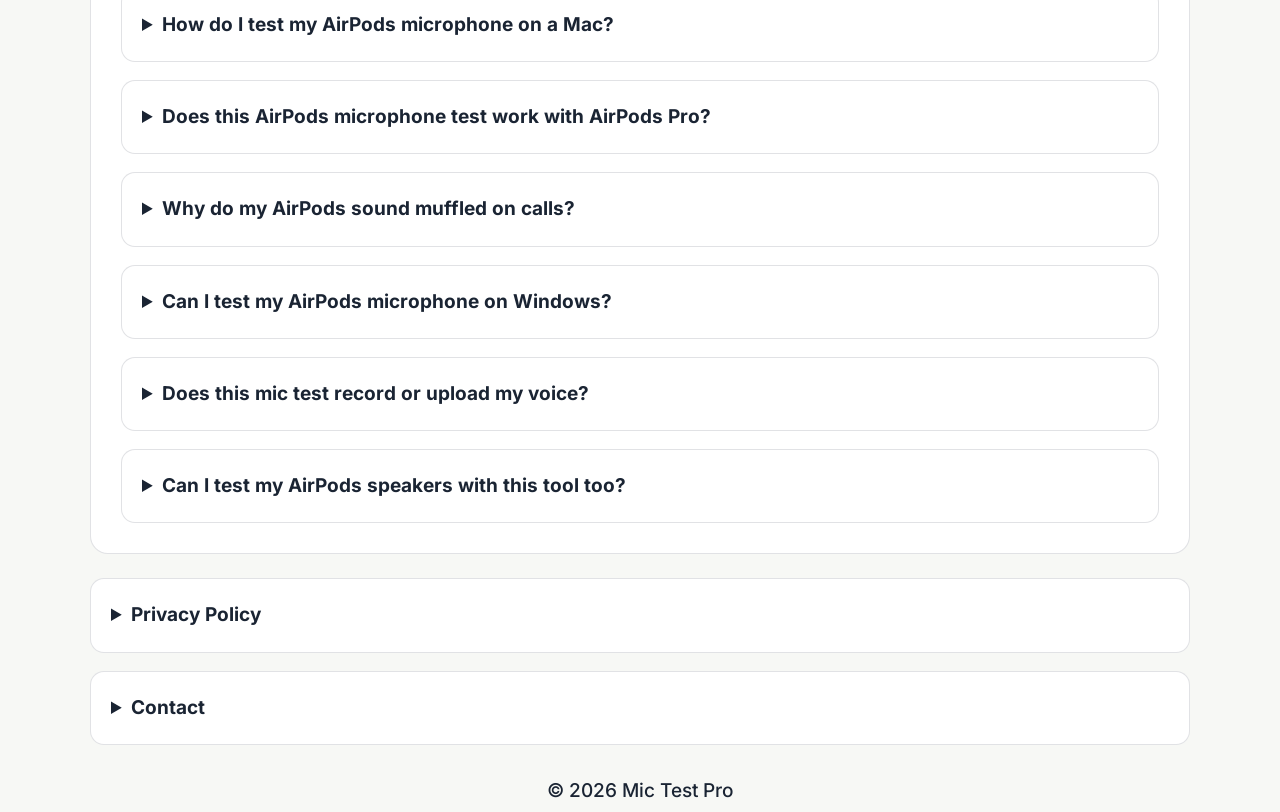
==== commit b6b531ec: "Batch 2+3: AirPods 4 images rebuilt + placement + keyword + FAQ to end; homepage remaining 3 images " ====
--- a/airpods-mic-test.html
+++ b/airpods-mic-test.html
@@ -50,6 +50,7 @@
   --card:#ffffff;
   --card2:#eef2f0;
   --border:rgba(15,23,42,.12);
+  --table-border:#94a3b8;
 
   --text:#1a2433;
   --text2:#21304a;
@@ -775,6 +776,9 @@
 
 /* =========================
    TABLE
+   Lines highlighted (2026-11-26): cell borders use --table-border
+   (medium slate #94a3b8) instead of the faint --border, and the
+   header row gets a green-tinted background + stronger bottom line.
 ========================= */
 
 table{
@@ -798,14 +802,17 @@
   18px;
 
   border:
-  1px solid var(--border);
+  1px solid var(--table-border);
 
 }
 
 table th{
 
   background:
-  var(--card2);
+  #e6efe9;
+
+  border-bottom:
+  2px solid #64748b;
 
 }
 
@@ -1941,7 +1948,7 @@
     <h1>Test Your AirPods Microphone</h1>
 
     <p class="hero-text">
-      Test AirPods microphone free in 30 seconds — check whether your left or right AirPod is actually the mic, how loud it hears you, and whether the problem is the bud, the Bluetooth connection, or the app you are about to join. No app, no download, no sign-up — just the browser test below, then the AirPods microphone setting that decides which bud is live.
+      Run a free AirPods mic test in 30 seconds — check whether your left or right AirPod is actually the mic, how loud it hears you, and whether the problem is the bud, the Bluetooth connection, or the app you are about to join. No app, no download, no sign-up — just the browser test below, then the AirPods microphone setting that decides which bud is live.
     </p>
 
     <section class="tool-card mc-card">
@@ -2089,10 +2096,10 @@
 <section class="content-section" id="what-is">
   <div class="container">
     <h2><svg class="h2-icon" viewBox="0 0 24 24" fill="none" stroke="#15803d" stroke-width="1.8" stroke-linecap="round" stroke-linejoin="round" aria-hidden="true" focusable="false"><circle cx="9.5" cy="8.5" r="4"/><path d="M13.5 8.5V16a3 3 0 0 1-3 3"/></svg>Why Test Your AirPods Microphone Before A Call?</h2>
-    <img class="page-img" src="images/airpods-1-each-bud.webp" srcset="images/airpods-1-each-bud-480.webp 480w, images/airpods-1-each-bud-768.webp 768w, images/airpods-1-each-bud.webp 1200w" sizes="(max-width: 600px) 100vw, (max-width: 1024px) 90vw, 1000px" alt="Test each AirPod bud on its own — pin the mic to Always Left, test, then Always Right" width="1200" height="675" loading="lazy">
     <p>
       An AirPods mic problem has three possible owners: the bud, the Bluetooth connection, or the app. The buds are small, the microphone setting is hidden, and Windows shows AirPods as two different devices — so the same “nobody can hear me” symptom can come from four different places, and guessing which one wastes the first minutes of every call.
     </p>
+    <img class="page-img" src="images/airpods-1-each-bud.webp" srcset="images/airpods-1-each-bud-480.webp 480w, images/airpods-1-each-bud-768.webp 768w, images/airpods-1-each-bud.webp 1200w" sizes="(max-width: 600px) 100vw, (max-width: 1024px) 90vw, 1000px" alt="AirPods mic test: one 'nobody can hear me' problem has three possible owners — the bud, the Bluetooth connection, or the app" width="1200" height="675" loading="lazy">
     <p>
       There is a microphone in each AirPod. By default the Microphone setting is Automatic, so either AirPod can act as the microphone — and if you wear only one AirPod, that AirPod is the microphone. That is why a one-sided fault is so common: the mic can quietly move to the bud in the case, the bud with the blocked mesh, or the bud with the dying battery, while the bud in your ear does nothing.
     </p>
@@ -2136,10 +2143,10 @@
 <section class="content-section" id="mic-setting">
   <div class="container">
     <h2><svg class="h2-icon" viewBox="0 0 24 24" fill="none" stroke="#15803d" stroke-width="1.8" stroke-linecap="round" stroke-linejoin="round" aria-hidden="true" focusable="false"><circle cx="12" cy="12" r="3.1"/><path d="M12 3v3M12 18v3M3 12h3M18 12h3M5.6 5.6l2.1 2.1M16.3 16.3l2.1 2.1M18.4 5.6l-2.1 2.1M7.7 16.3l-2.1 2.1"/></svg>The AirPods Microphone Setting: Automatic, Always Left, Always Right</h2>
-    <img class="page-img" src="images/airpods-2-mic-setting.webp" srcset="images/airpods-2-mic-setting-480.webp 480w, images/airpods-2-mic-setting-768.webp 768w, images/airpods-2-mic-setting.webp 1200w" sizes="(max-width: 600px) 100vw, (max-width: 1024px) 90vw, 1000px" alt="The AirPods Microphone setting — Automatically Switch, Always Left AirPod, Always Right AirPod" width="1200" height="675" loading="lazy">
     <p>
       Apple gives the AirPods microphone three settings, and the default is Automatic — either AirPod can act as the microphone. That handover is invisible, which is why a mic can work on Monday and fail on Tuesday with nothing changed: the active bud changed.
     </p>
+    <img class="page-img" src="images/airpods-2-mic-setting.webp" srcset="images/airpods-2-mic-setting-480.webp 480w, images/airpods-2-mic-setting-768.webp 768w, images/airpods-2-mic-setting.webp 1200w" sizes="(max-width: 600px) 100vw, (max-width: 1024px) 90vw, 1000px" alt="The AirPods Microphone setting — Automatically Switch, Always Left AirPod, Always Right AirPod, and where to find it on iPhone and Mac" width="1200" height="675" loading="lazy">
     <p>
       On iPhone or iPad, open the Settings app and tap the name of your AirPods, then tap Microphone. If Microphone is not displayed, tap Audio &amp; Routing first. Then choose Automatically Switch AirPods, Always Left AirPod, or Always Right AirPod.
     </p>
@@ -2193,10 +2200,10 @@
 <section class="content-section" id="windows">
   <div class="container">
     <h2><svg class="h2-icon" viewBox="0 0 24 24" fill="none" stroke="#15803d" stroke-width="1.8" stroke-linecap="round" stroke-linejoin="round" aria-hidden="true" focusable="false"><rect x="3.5" y="5" width="17" height="14" rx="2"/><line x1="3.5" y1="9.5" x2="20.5" y2="9.5"/><circle cx="6.2" cy="7.2" r="0.9" fill="#15803d" stroke="none"/><circle cx="9.4" cy="7.2" r="0.9" fill="#15803d" stroke="none"/></svg>AirPods On Windows: Two Devices, One Choice</h2>
-    <img class="page-img" src="images/airpods-3-windows.webp" srcset="images/airpods-3-windows-480.webp 480w, images/airpods-3-windows-768.webp 768w, images/airpods-3-windows.webp 1200w" sizes="(max-width: 600px) 100vw, (max-width: 1024px) 90vw, 1000px" alt="AirPods on Windows — Headphones (Stereo) is listening only, Headset (Hands-Free) is mic plus mono sound" width="1200" height="675" loading="lazy">
     <p>
       Windows shows AirPods as two devices, and the names tell the story: Headphones (Stereo) is listening only, Headset (Hands-Free) is mic plus mono sound. If your app picks the stereo device as its input, there is no mic to pick — and if it picks Hands-Free, your music drops to mono. That is the Bluetooth trade-off in plain sight: one link cannot carry stereo music and a live mic at the same time.
     </p>
+    <img class="page-img" src="images/airpods-3-windows.webp" srcset="images/airpods-3-windows-480.webp 480w, images/airpods-3-windows-768.webp 768w, images/airpods-3-windows.webp 1200w" sizes="(max-width: 600px) 100vw, (max-width: 1024px) 90vw, 1000px" alt="AirPods on Windows — Headphones (Stereo) is listening only, Headset (Hands-Free) is mic plus mono sound" width="1200" height="675" loading="lazy">
     <p>
       The numbers behind it come from the Bluetooth specs: wideband speech in the Hands-Free Profile uses the mSBC codec at 16 kHz, while narrowband calls use 8 kHz — and music over A2DP uses the SBC codec at 44.1 or 48 kHz, up to 512 kb/s for two channels. Stereo music and a phone-quality call are simply different jobs on the same radio.
     </p>
@@ -2209,13 +2216,26 @@
 <section class="content-section" id="cleaning">
   <div class="container">
     <h2><svg class="h2-icon" viewBox="0 0 24 24" fill="none" stroke="#15803d" stroke-width="1.8" stroke-linecap="round" stroke-linejoin="round" aria-hidden="true" focusable="false"><path d="M11 4l1.7 4.3L17 10l-4.3 1.7L11 16l-1.7-4.3L5 10l4.3-1.7z"/><path d="M18.5 15l.8 2 2 .8-2 .8-.8 2-.8-2-2-.8 2-.8z"/></svg>Clean The Stem Mesh — Dry Only</h2>
-    <img class="page-img" src="images/airpods-4-clean-mesh.webp" srcset="images/airpods-4-clean-mesh-480.webp 480w, images/airpods-4-clean-mesh-768.webp 768w, images/airpods-4-clean-mesh.webp 1200w" sizes="(max-width: 600px) 100vw, (max-width: 1024px) 90vw, 1000px" alt="Clean the stem mesh dry only — brush dry and soft, no water, no sharp objects, re-test both buds after cleaning" width="1200" height="675" loading="lazy">
     <p>
       A blocked mesh is the most fixable AirPods mic fault there is. Earwax and pocket lint build up over the small mesh at the end of the stem, and a blocked mesh is the most common reason a working bud suddenly sounds muffled. The fix takes a minute and costs nothing — but the wrong fix, water or a pin, can finish the bud.
     </p>
+    <img class="page-img" src="images/airpods-4-clean-mesh.webp" srcset="images/airpods-4-clean-mesh-480.webp 480w, images/airpods-4-clean-mesh-768.webp 768w, images/airpods-4-clean-mesh.webp 1200w" sizes="(max-width: 600px) 100vw, (max-width: 1024px) 90vw, 1000px" alt="Clean the stem mesh dry only — brush dry and soft, no water, no sharp objects, re-test both buds after cleaning" width="1200" height="675" loading="lazy">
     <p>
       Brush dry and soft, with the bud tilted so debris falls out instead of in. No water, no liquid cleaners on the mesh. Never push sharp objects into the mesh. Then re-test both buds here — one at a time — so you can prove the clean worked instead of hoping it did.
     </p>
+  </div>
+</section>
+
+
+
+<section class="content-section">
+  <div class="container">
+    <h2><svg class="h2-icon" viewBox="0 0 24 24" fill="none" stroke="#15803d" stroke-width="1.8" stroke-linecap="round" stroke-linejoin="round" aria-hidden="true" focusable="false"><path d="M10.5 13.5a4 4 0 0 0 5.7 0l2.8-2.8a4 4 0 1 0-5.7-5.7l-1.4 1.4"/><path d="M13.5 10.5a4 4 0 0 0-5.7 0L5 13.3a4 4 0 1 0 5.7 5.7l1.4-1.4"/></svg>More Mic Tests</h2>
+    <div class="related-grid">
+      <a class="related-card" href="index.html"><h3>General Mic Test</h3><p>The full-featured free microphone tester.</p></a>
+      <a class="related-card" href="bluetooth-mic-test.html"><h3>Bluetooth Mic Test</h3><p>Check your wireless headset microphone.</p></a>
+      <a class="related-card" href="usb-microphone-test.html"><h3>USB Microphone Test</h3><p>Check your USB mic online free.</p></a>
+    </div>
   </div>
 </section>
 
@@ -2275,17 +2295,6 @@
   </div>
 </section>
 
-<section class="content-section">
-  <div class="container">
-    <h2><svg class="h2-icon" viewBox="0 0 24 24" fill="none" stroke="#15803d" stroke-width="1.8" stroke-linecap="round" stroke-linejoin="round" aria-hidden="true" focusable="false"><path d="M10.5 13.5a4 4 0 0 0 5.7 0l2.8-2.8a4 4 0 1 0-5.7-5.7l-1.4 1.4"/><path d="M13.5 10.5a4 4 0 0 0-5.7 0L5 13.3a4 4 0 1 0 5.7 5.7l1.4-1.4"/></svg>More Mic Tests</h2>
-    <div class="related-grid">
-      <a class="related-card" href="index.html"><h3>General Mic Test</h3><p>The full-featured free microphone tester.</p></a>
-      <a class="related-card" href="bluetooth-mic-test.html"><h3>Bluetooth Mic Test</h3><p>Check your wireless headset microphone.</p></a>
-      <a class="related-card" href="usb-microphone-test.html"><h3>USB Microphone Test</h3><p>Check your USB mic online free.</p></a>
-    </div>
-  </div>
-</section>
-
 </main>
 <footer class="content-section site-footer">
   <div class="container">
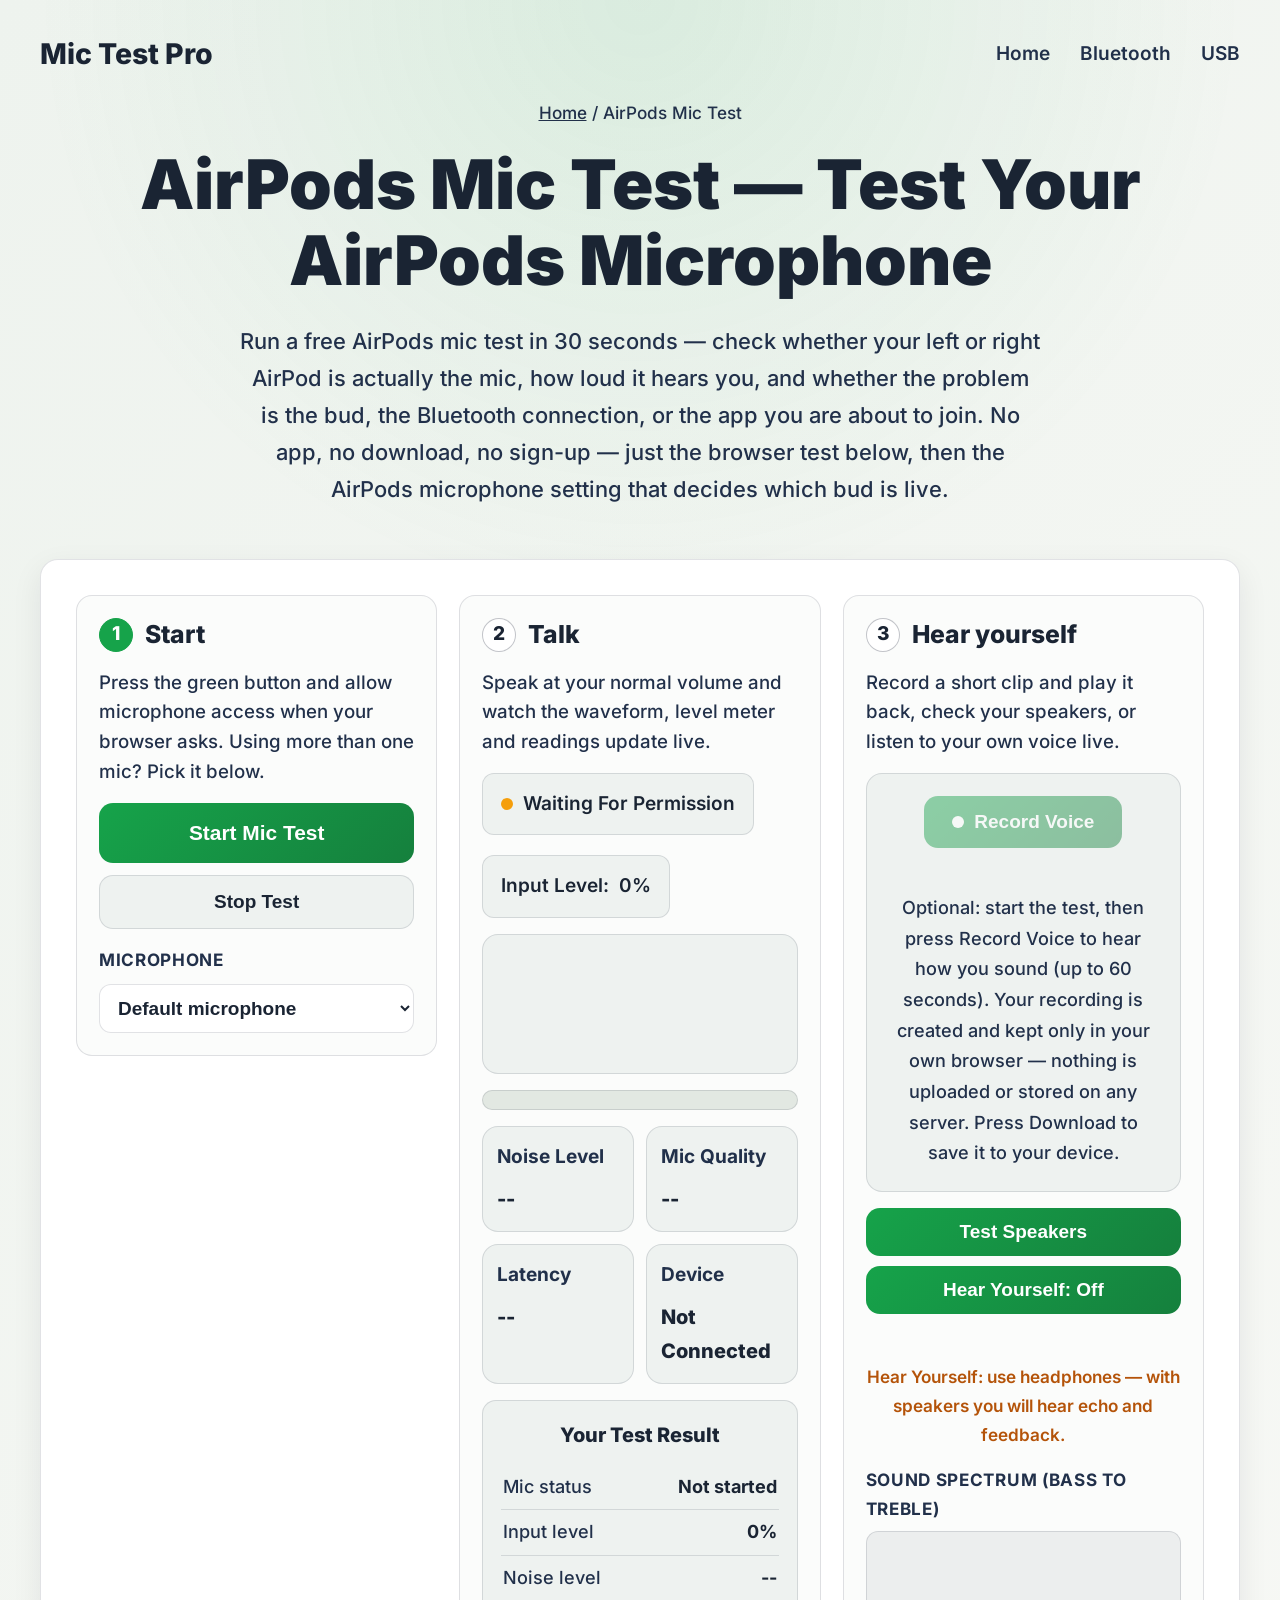
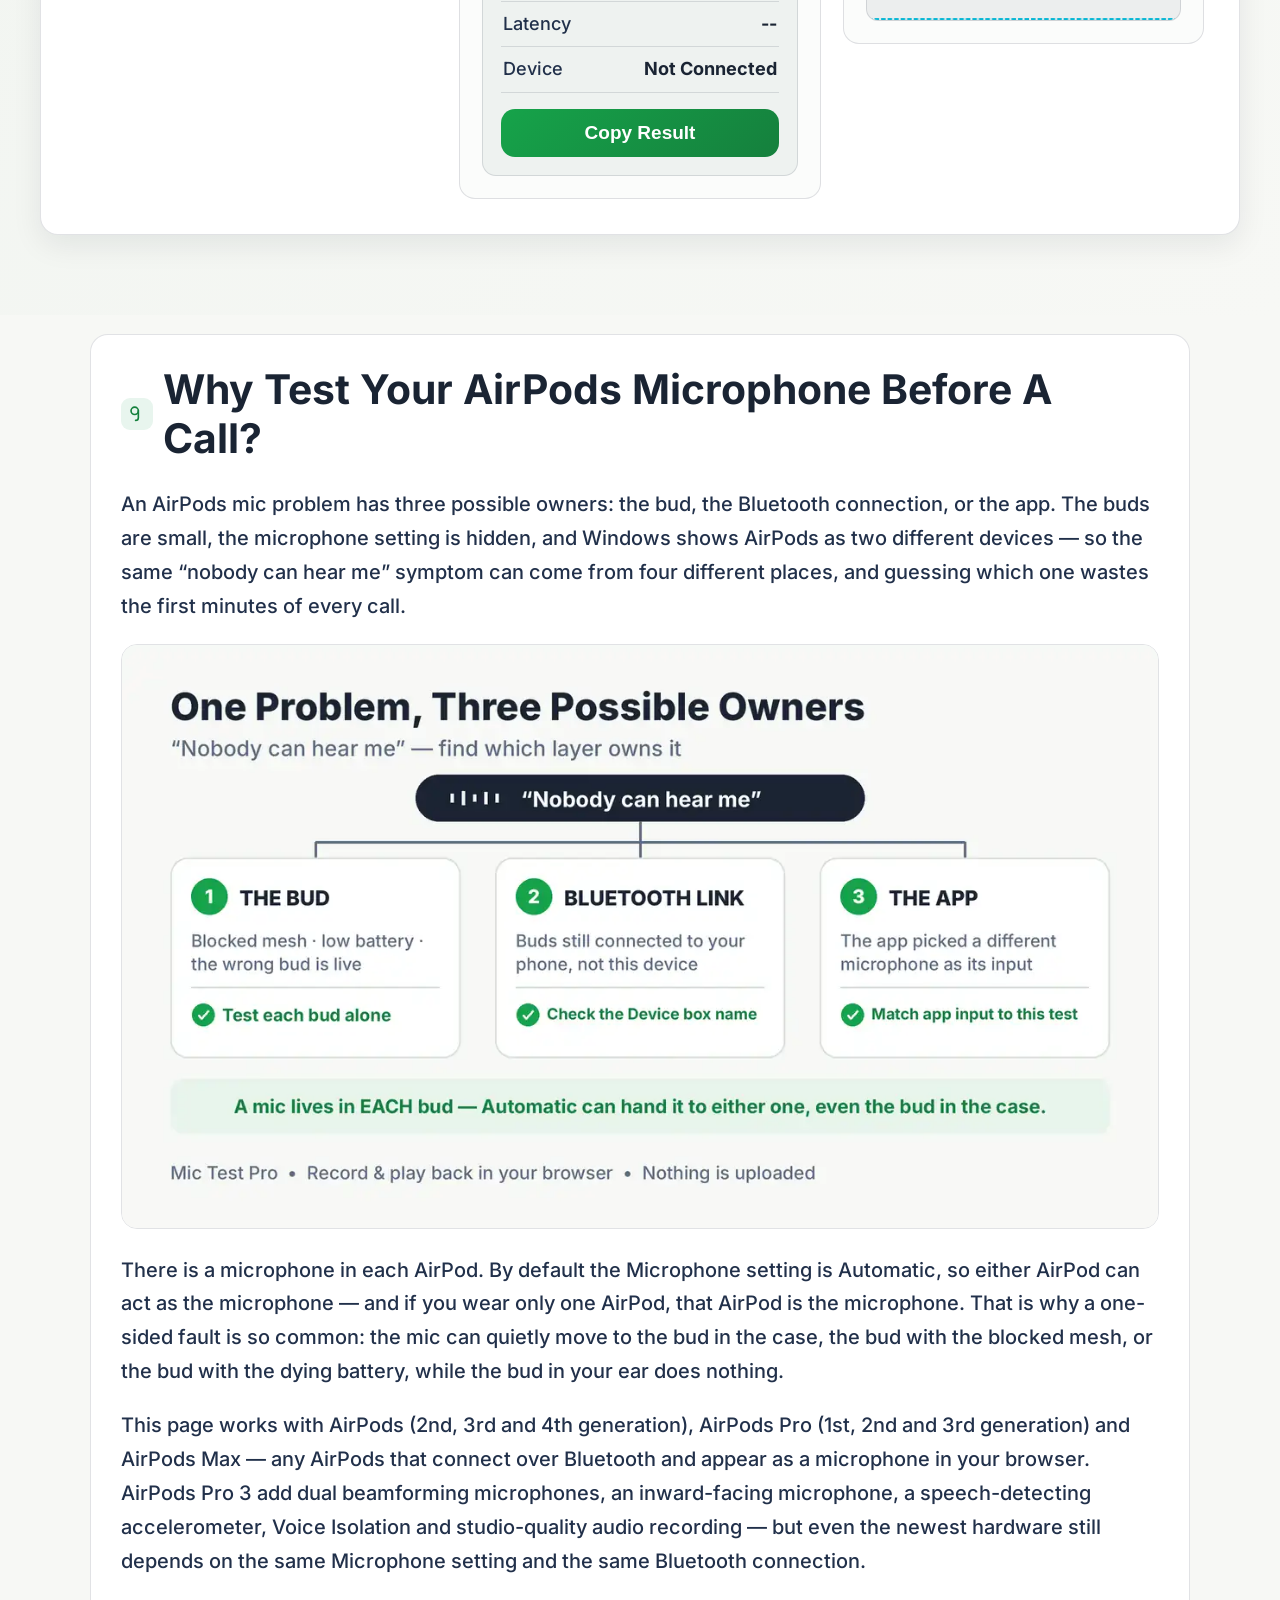
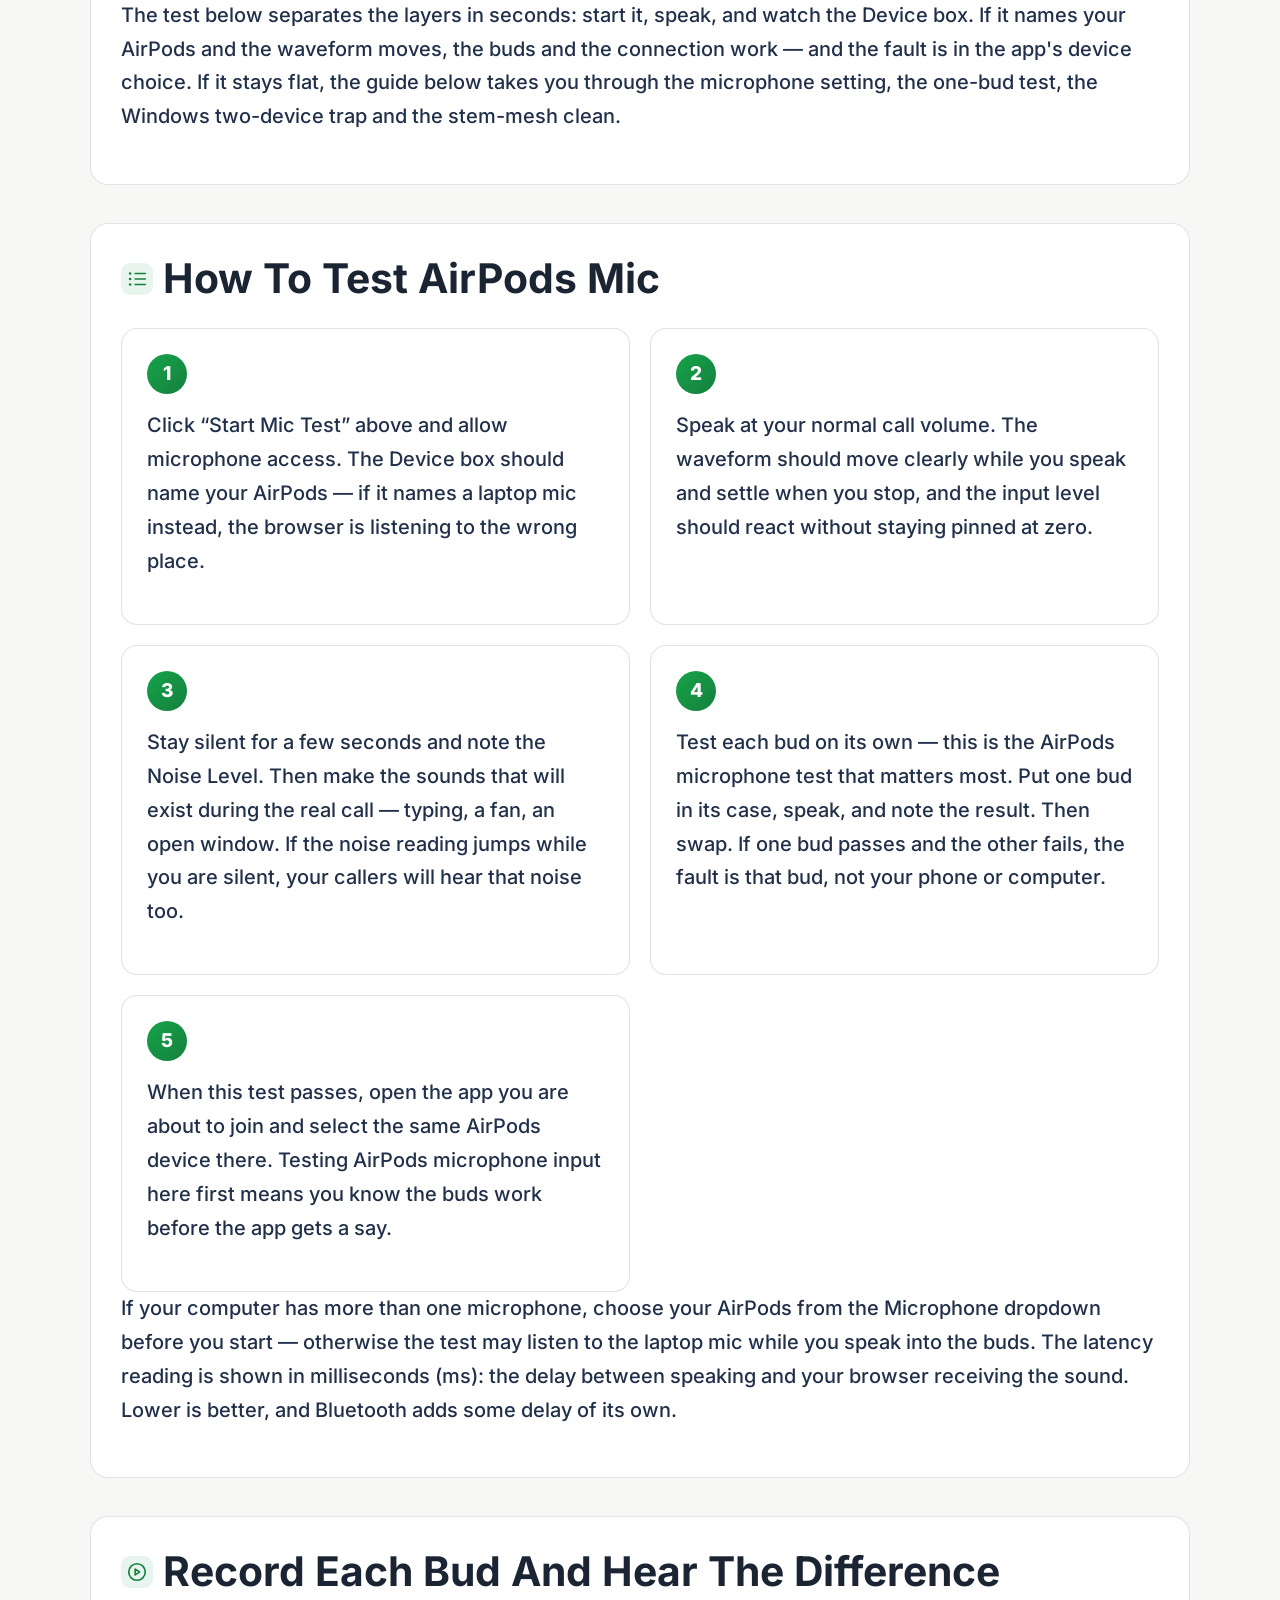
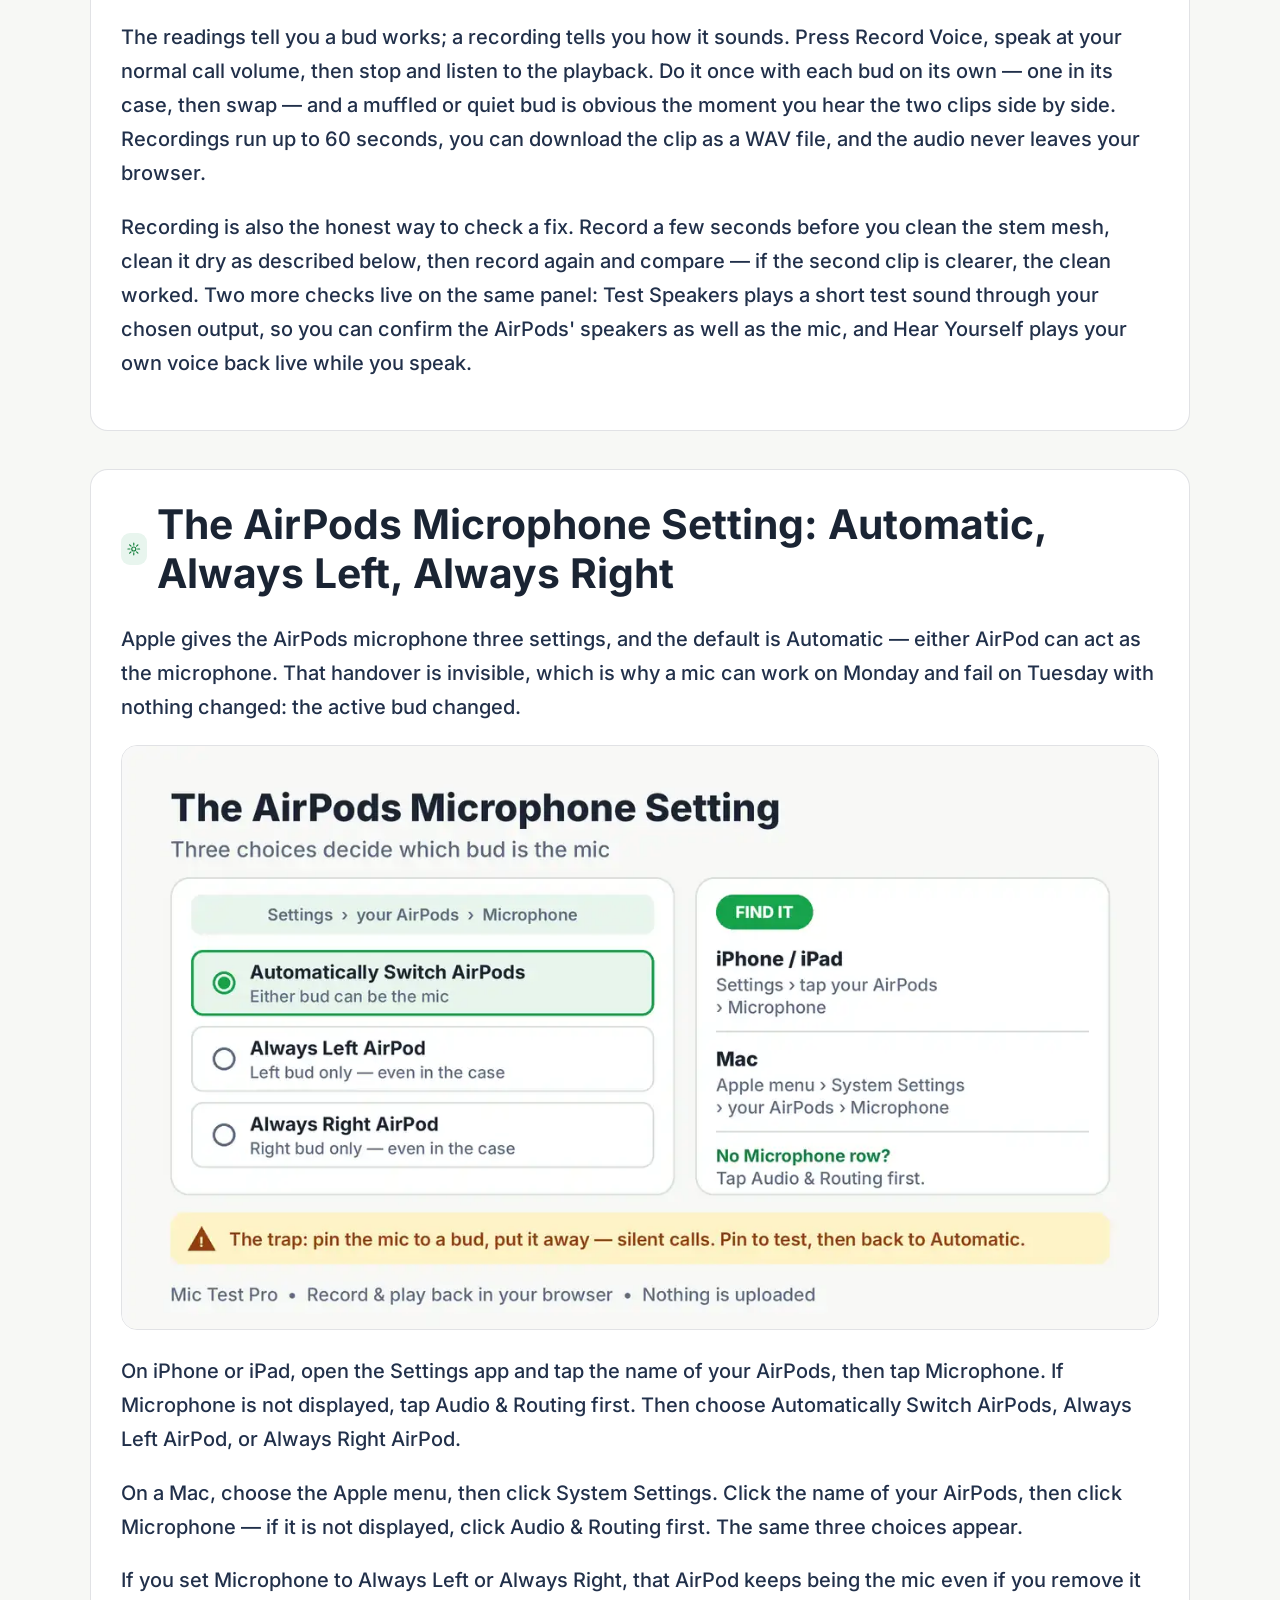
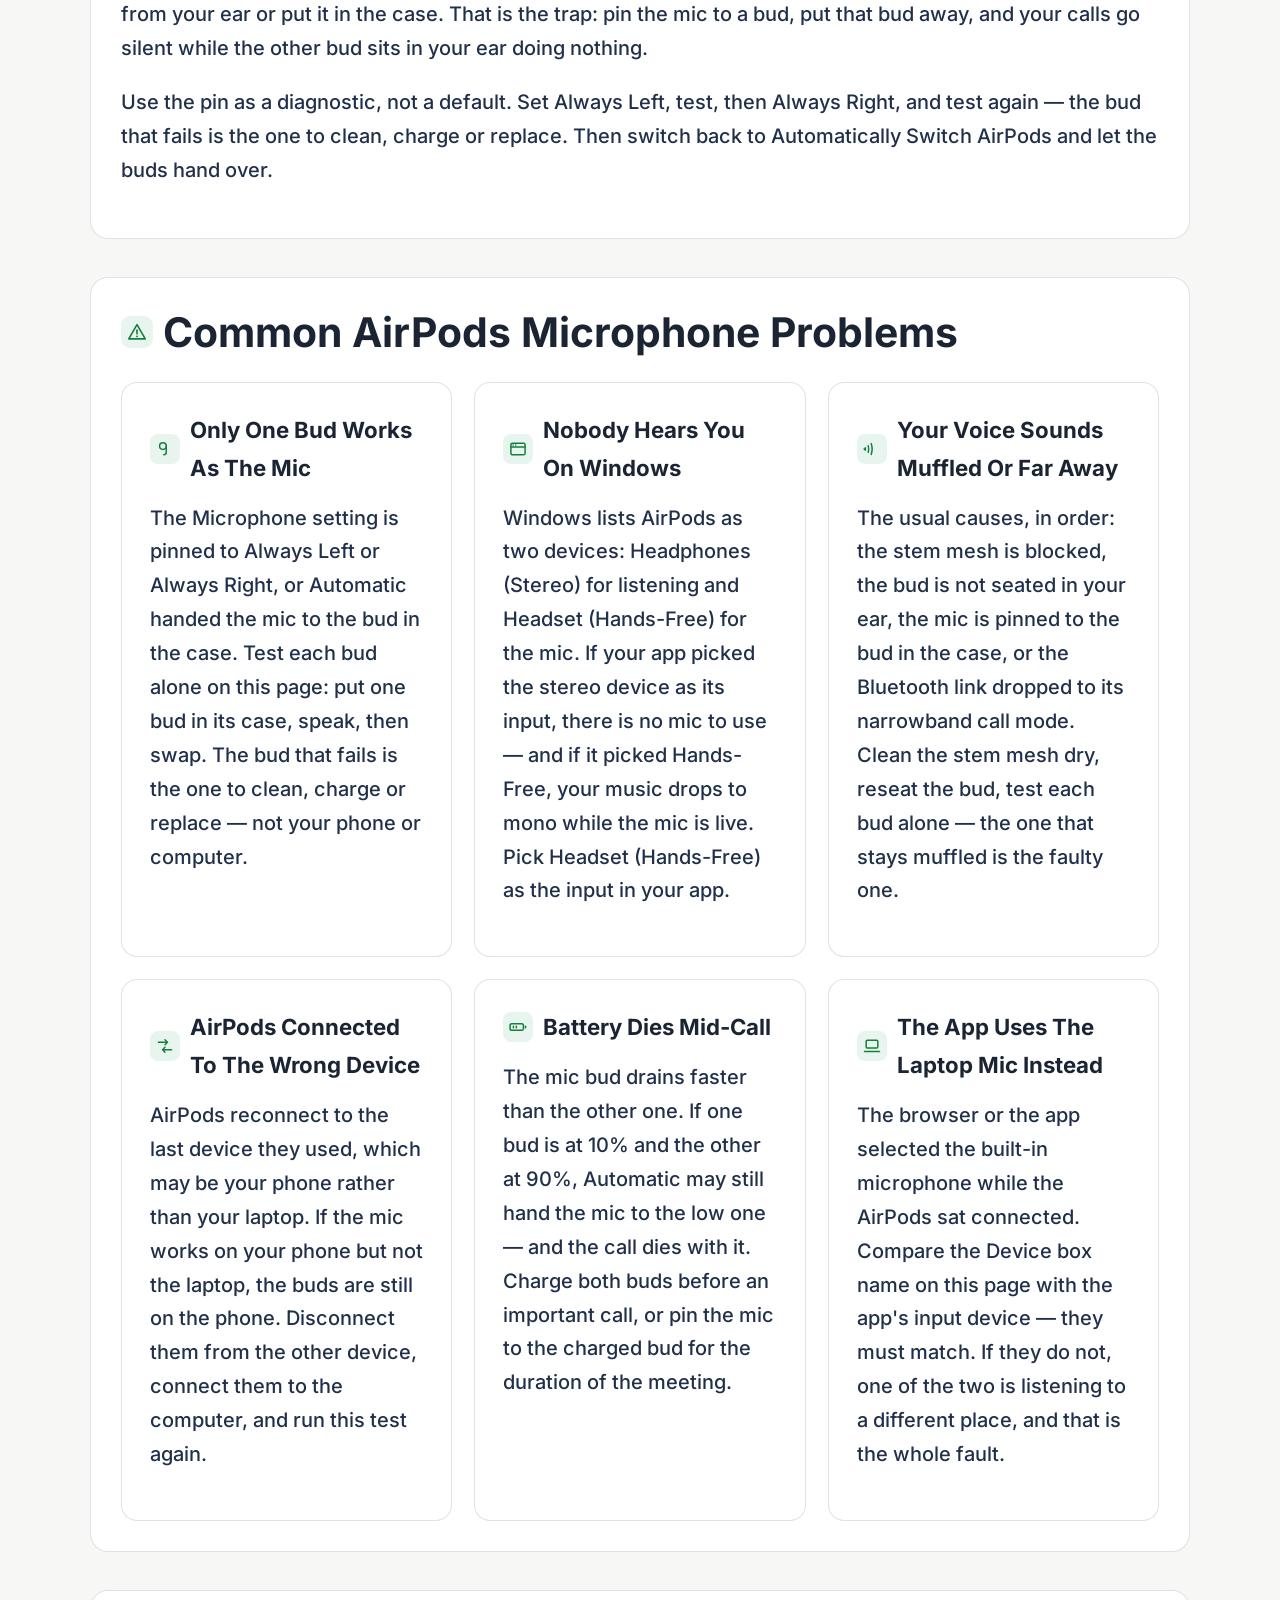
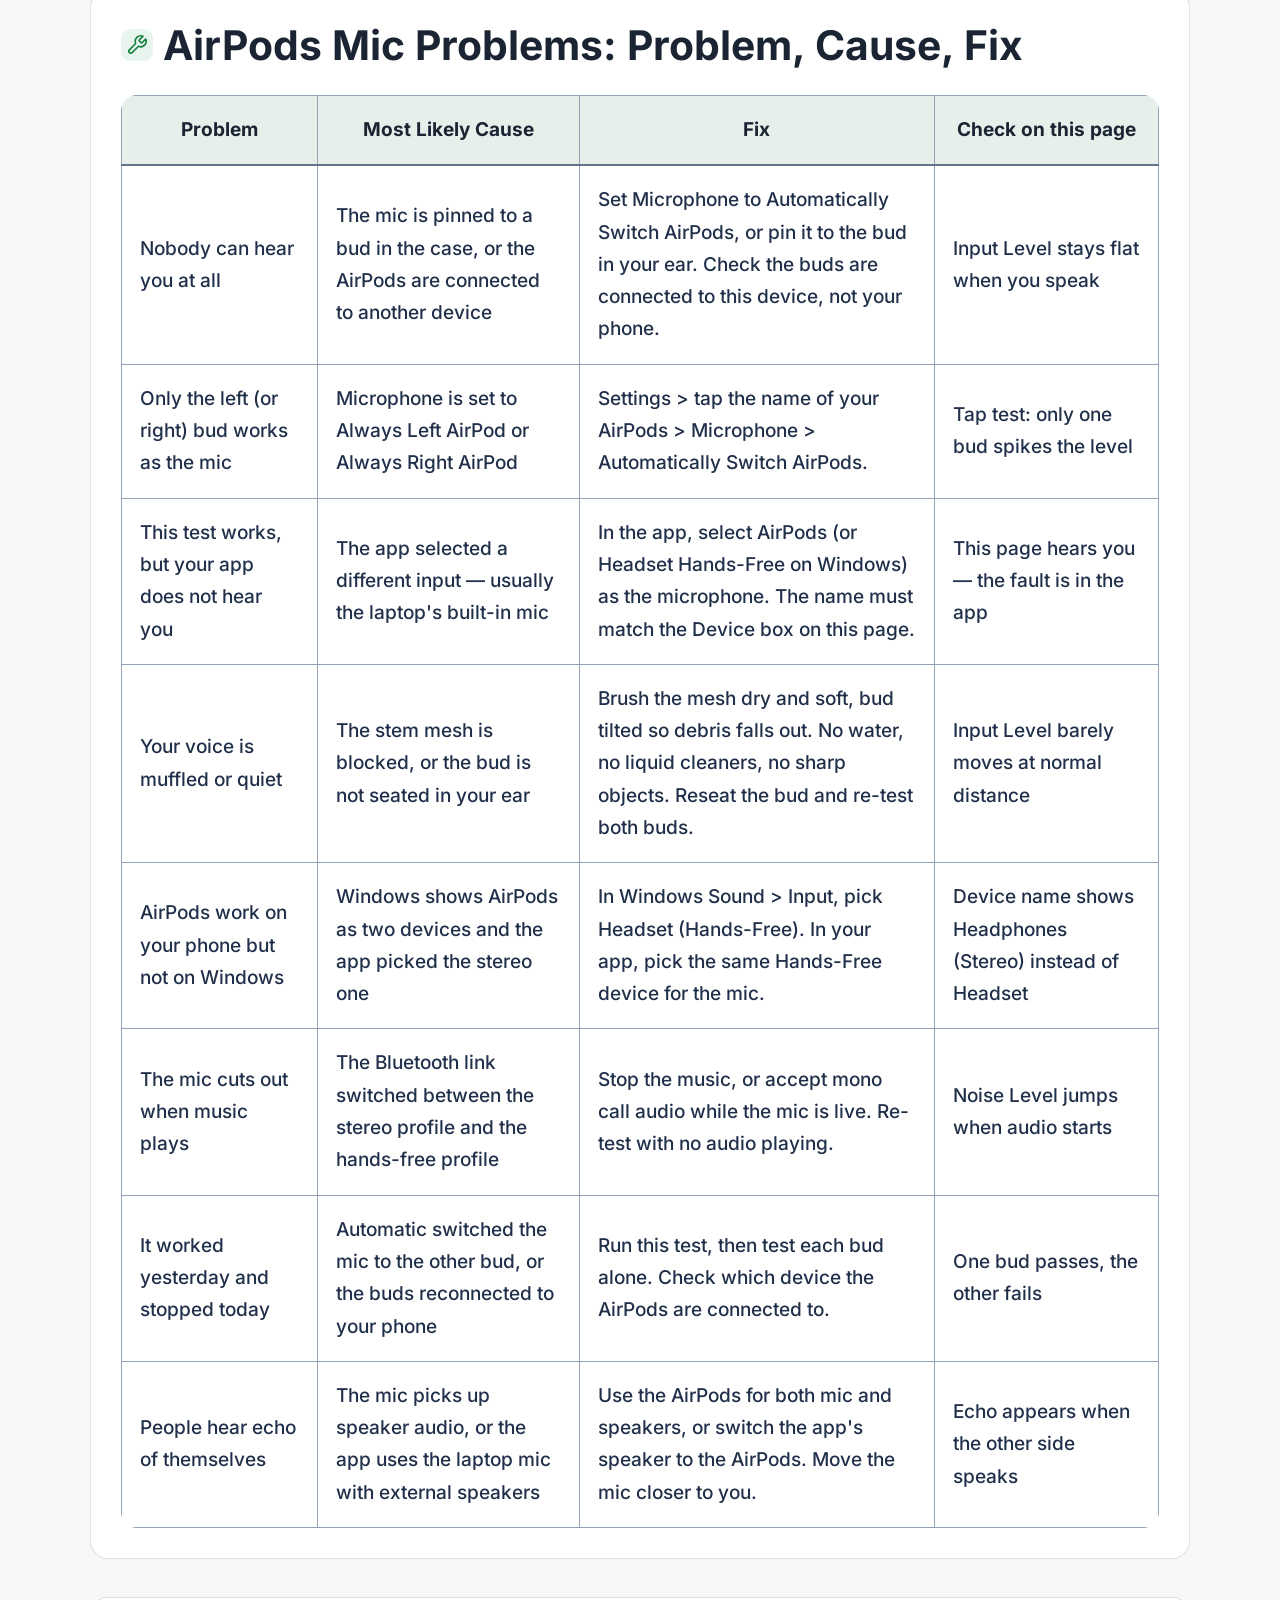
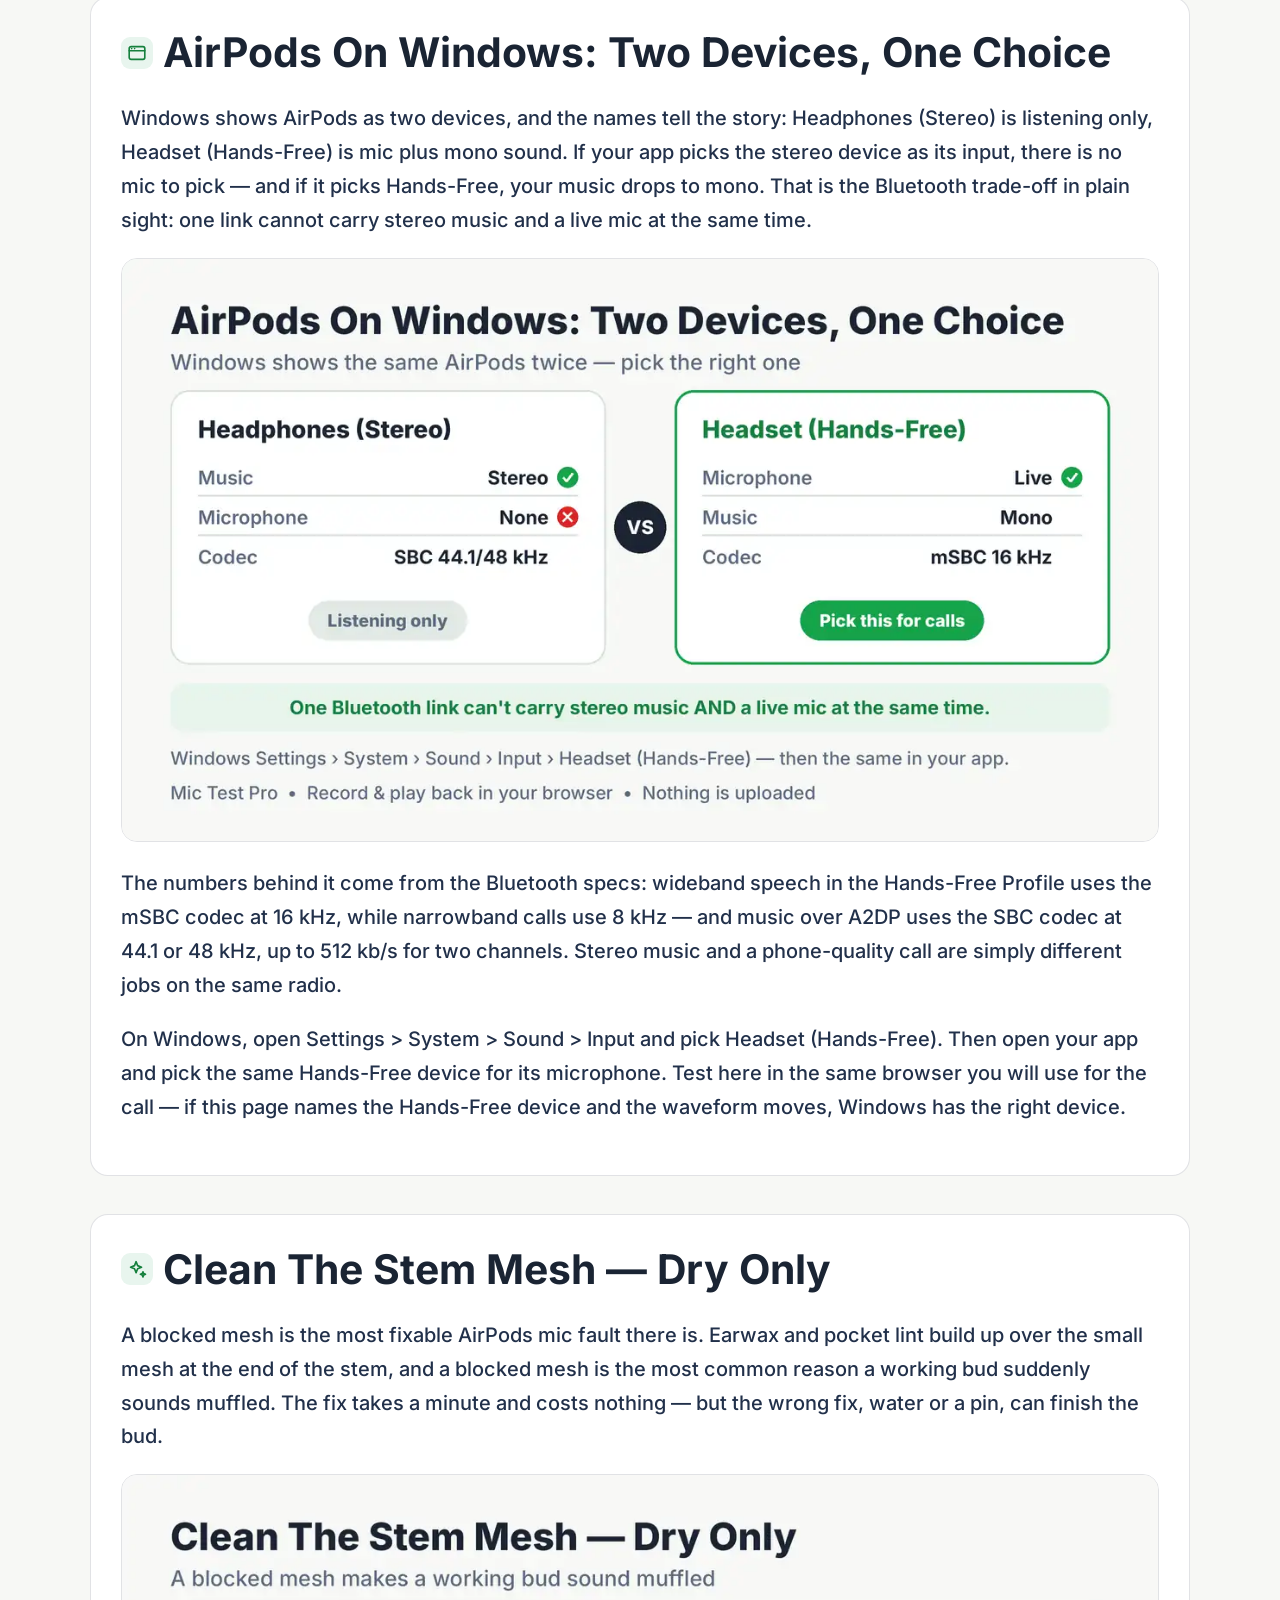
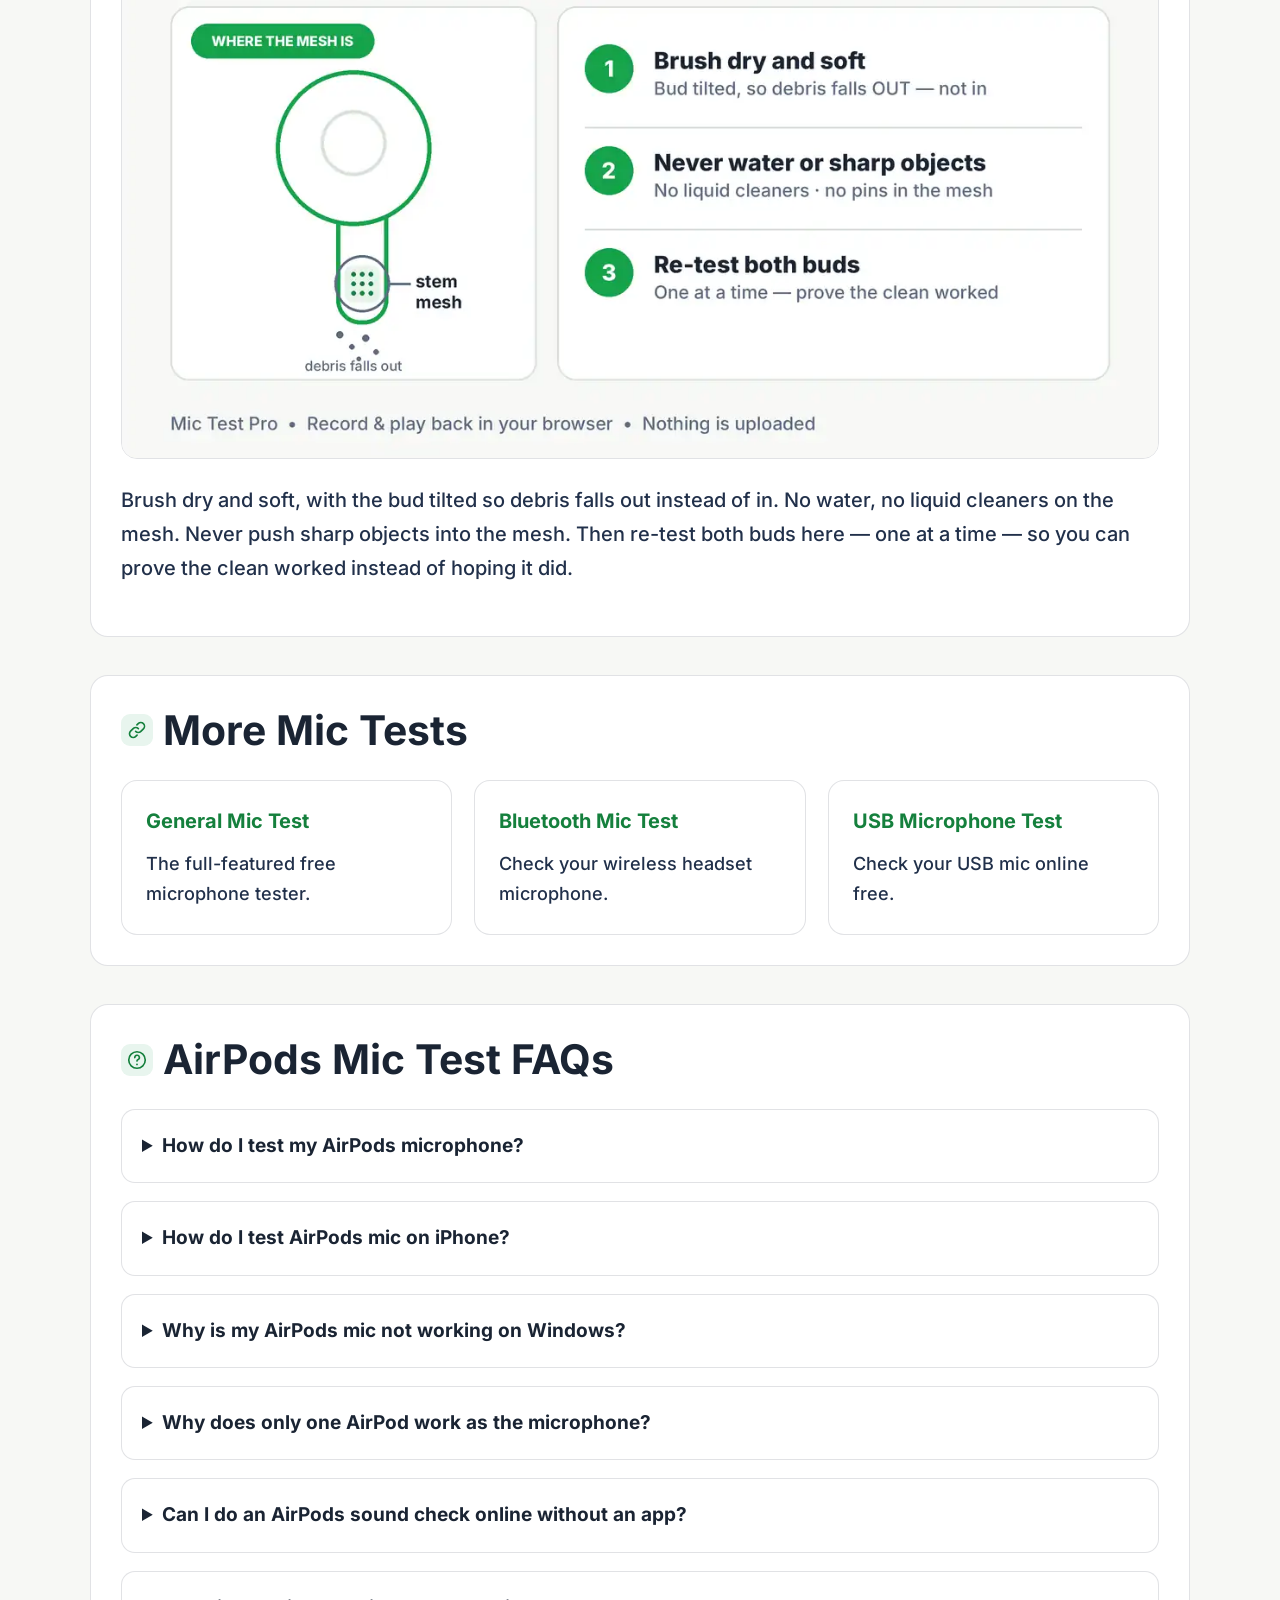
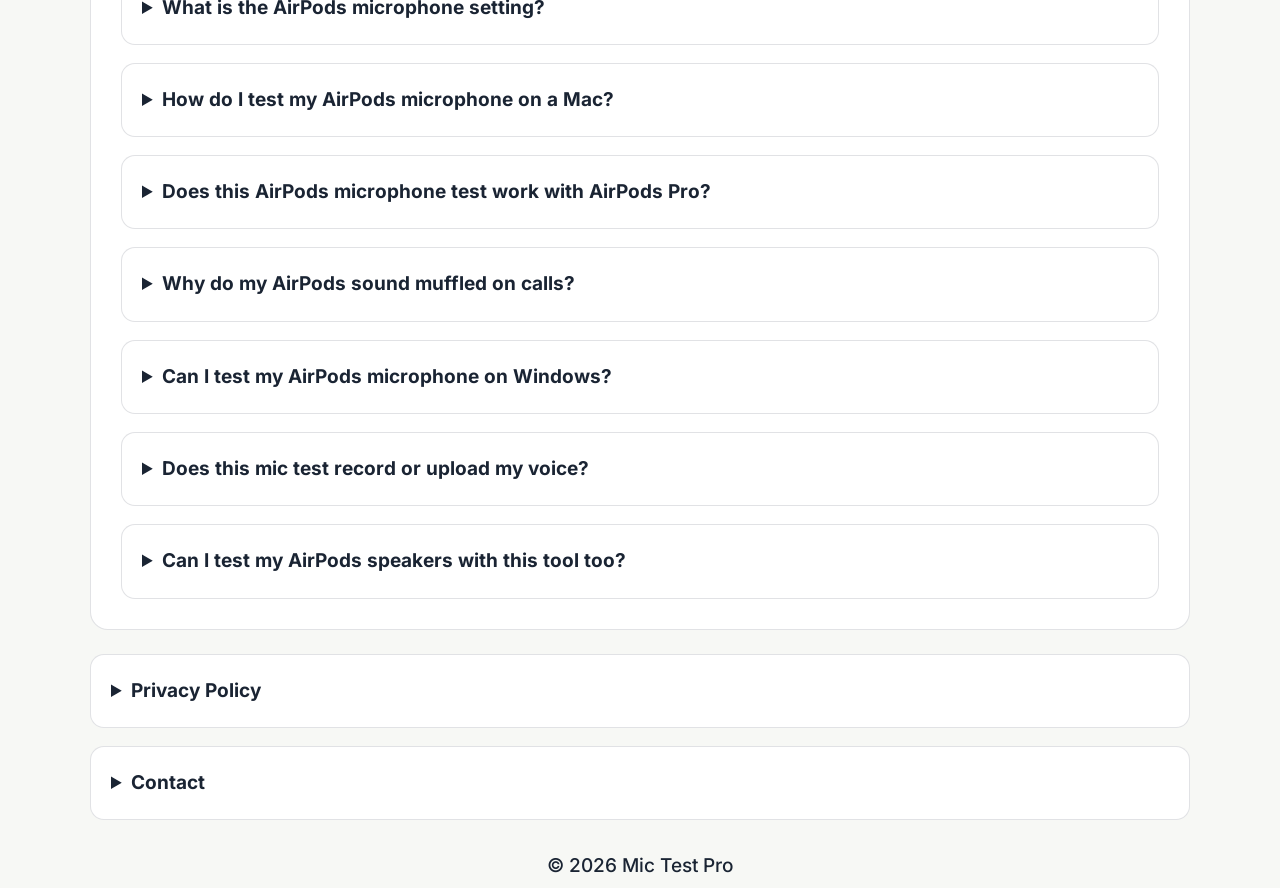
==== commit 6c530094: "Keyword rule: exact main keyword in H1 on Teams, AirPods, Zoom pages" ====
--- a/airpods-mic-test.html
+++ b/airpods-mic-test.html
@@ -1945,7 +1945,7 @@
 
     <p class="breadcrumb"><a href="index.html">Home</a> / AirPods Mic Test</p>
 
-    <h1>Test Your AirPods Microphone</h1>
+    <h1>AirPods Mic Test — Test Your AirPods Microphone</h1>
 
     <p class="hero-text">
       Run a free AirPods mic test in 30 seconds — check whether your left or right AirPod is actually the mic, how loud it hears you, and whether the problem is the bud, the Bluetooth connection, or the app you are about to join. No app, no download, no sign-up — just the browser test below, then the AirPods microphone setting that decides which bud is live.
